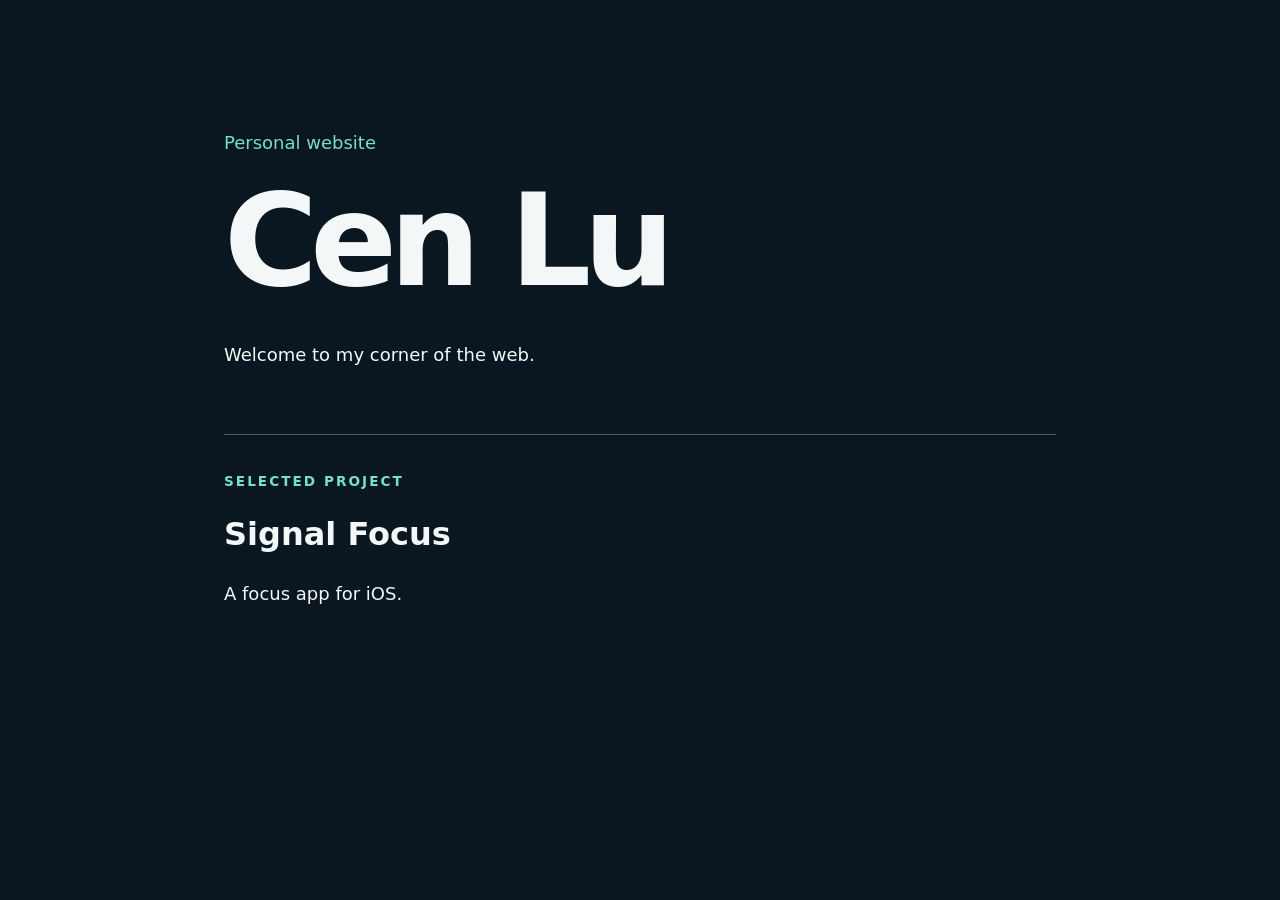
==== index.html @ 5db2d24f "Publish personal landing page without résumé" ====
<!doctype html><html lang="en"><meta charset="utf-8"><meta name="viewport" content="width=device-width,initial-scale=1"><meta name="theme-color" content="#0b1720"><title>Cen Lu · Personal website</title><style>*{box-sizing:border-box}body{margin:0;background:#0b1720;color:#f4f7f8;font:18px/1.65 system-ui,sans-serif}main{max-width:55rem;margin:auto;padding:clamp(3rem,10vw,8rem) 1.5rem}header{color:#75ded1}h1{font-size:clamp(4rem,12vw,8rem);line-height:1.05;letter-spacing:-.06em;margin:1rem 0 2rem}section{border-top:1px solid #45616c;margin-top:4rem;padding-top:1.5rem}h2{font-size:.85rem;letter-spacing:.15em;text-transform:uppercase;color:#75ded1}h3{font-size:2rem;margin:1rem 0 .25rem}p{max-width:35rem}</style><main><header>Personal website</header><h1>Cen Lu</h1><p>Welcome to my corner of the web.</p><section><h2>Selected project</h2><h3>Signal Focus</h3><p>A focus app for iOS.</p></section></main></html>
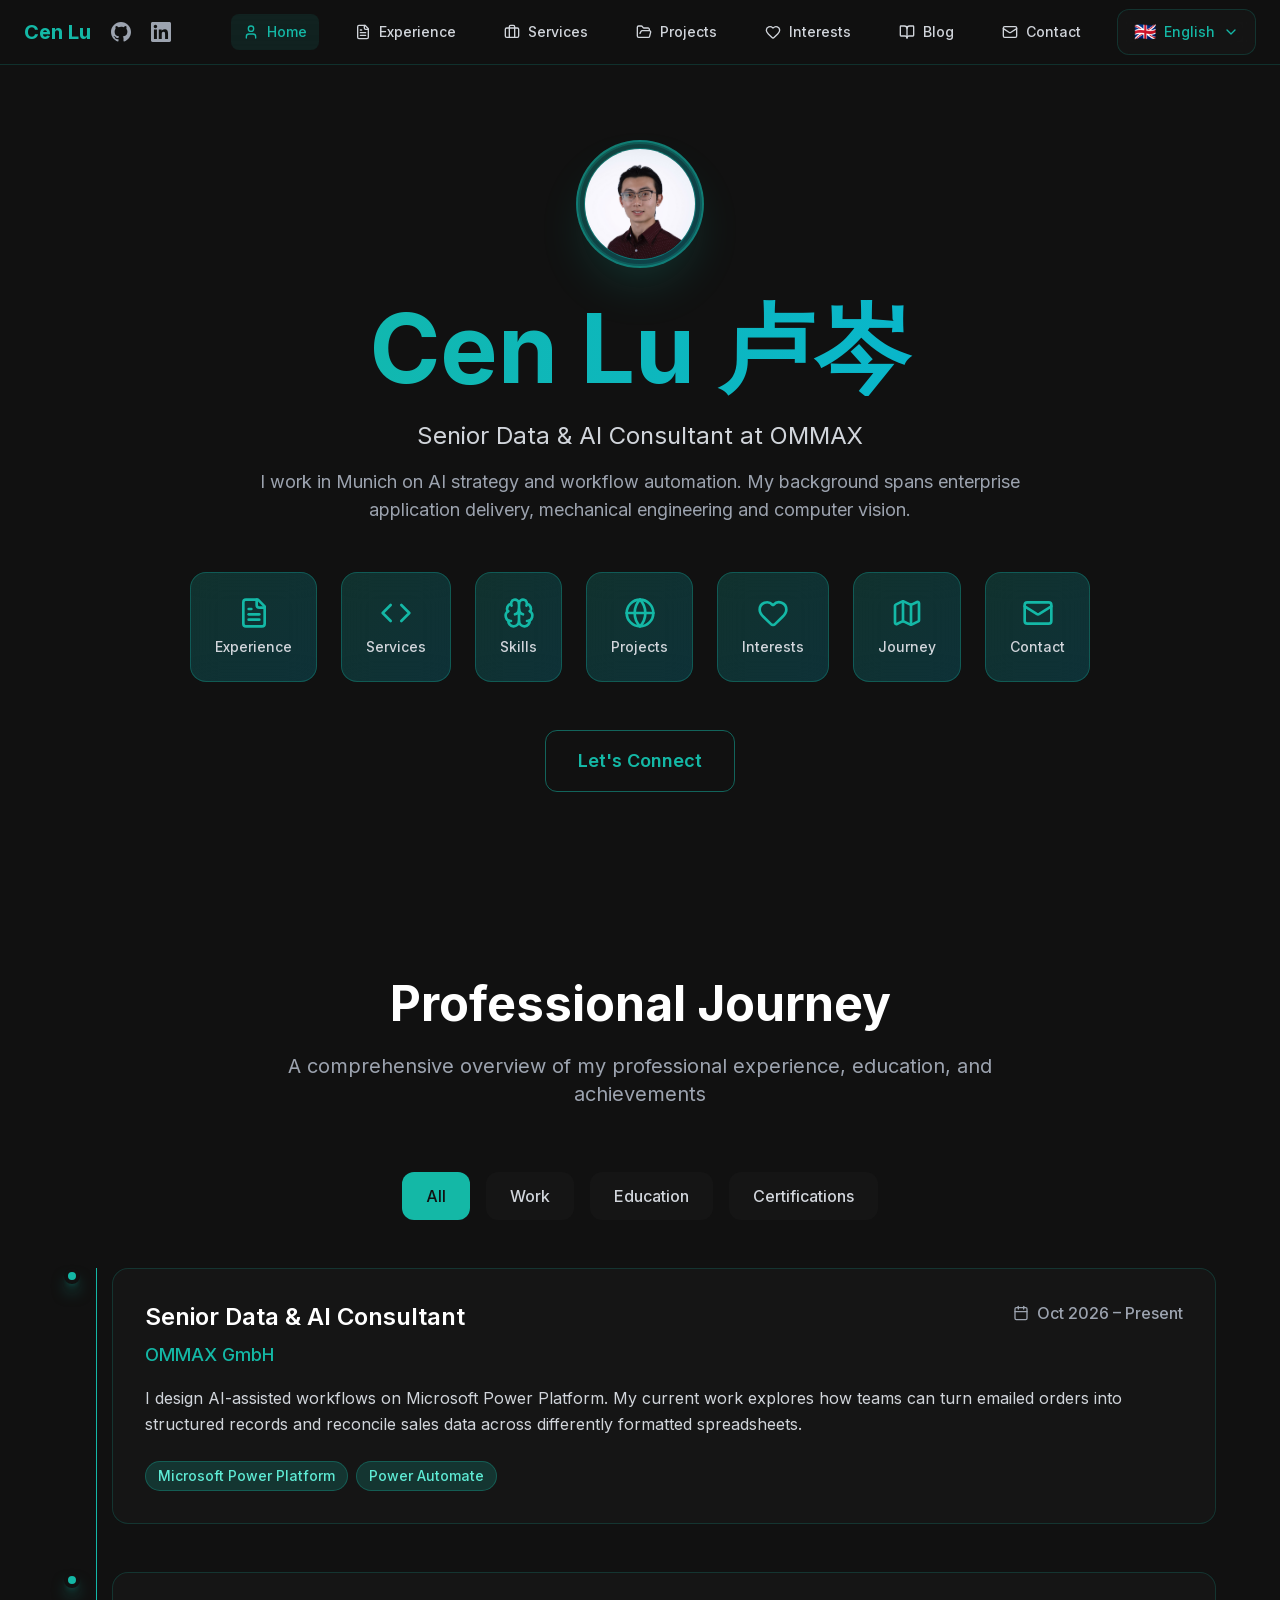
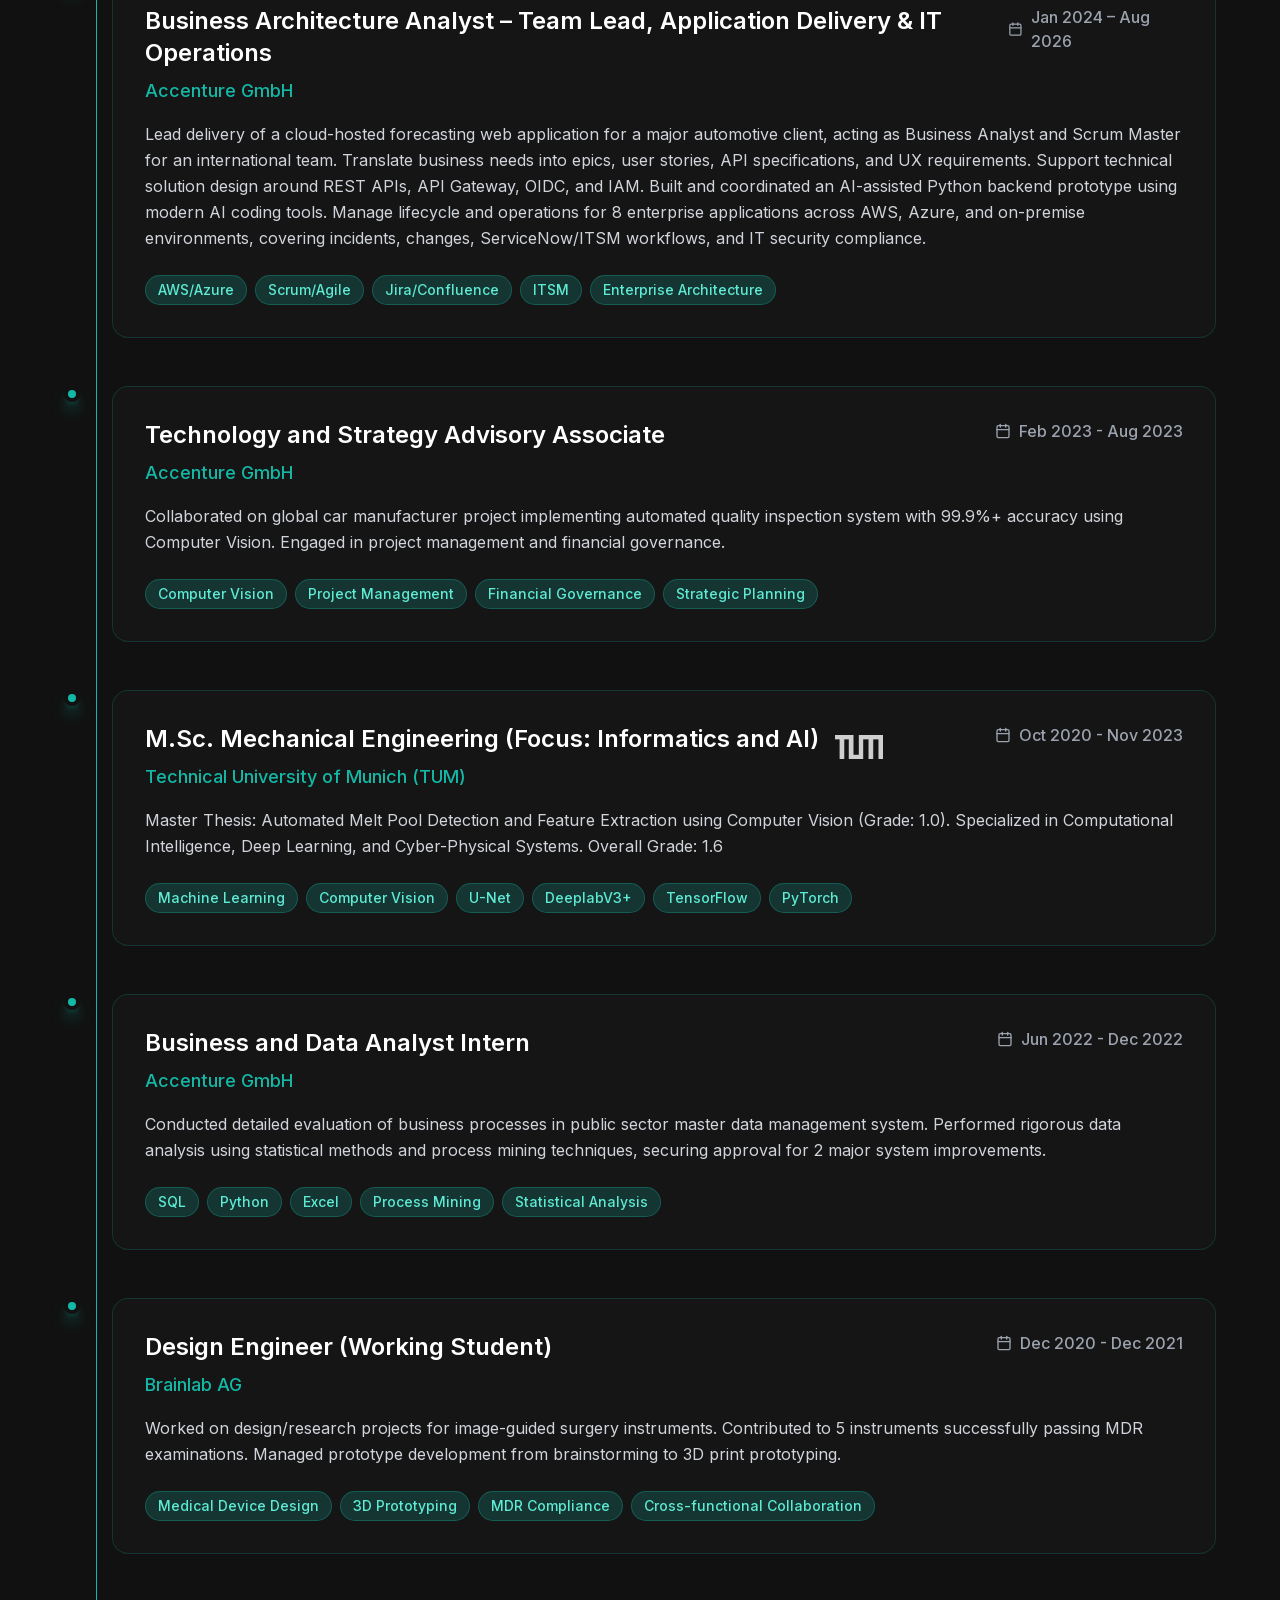
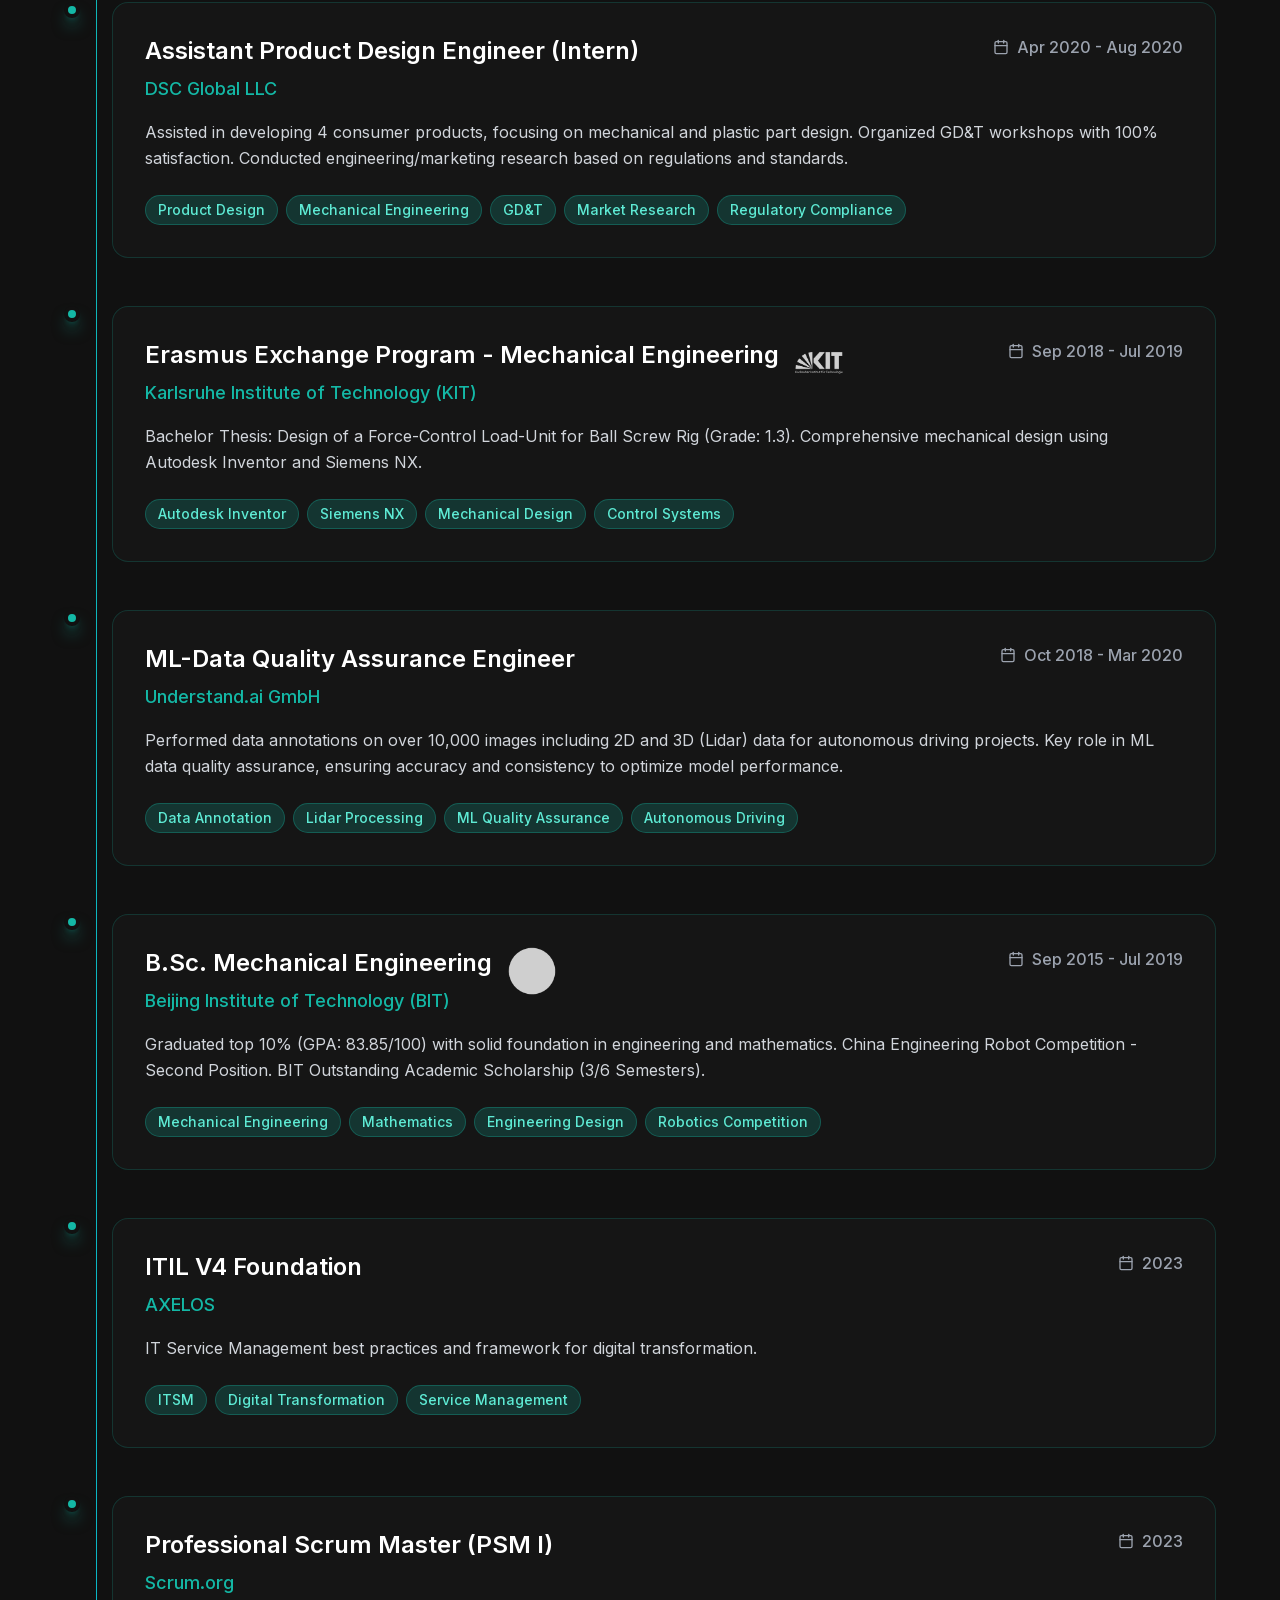
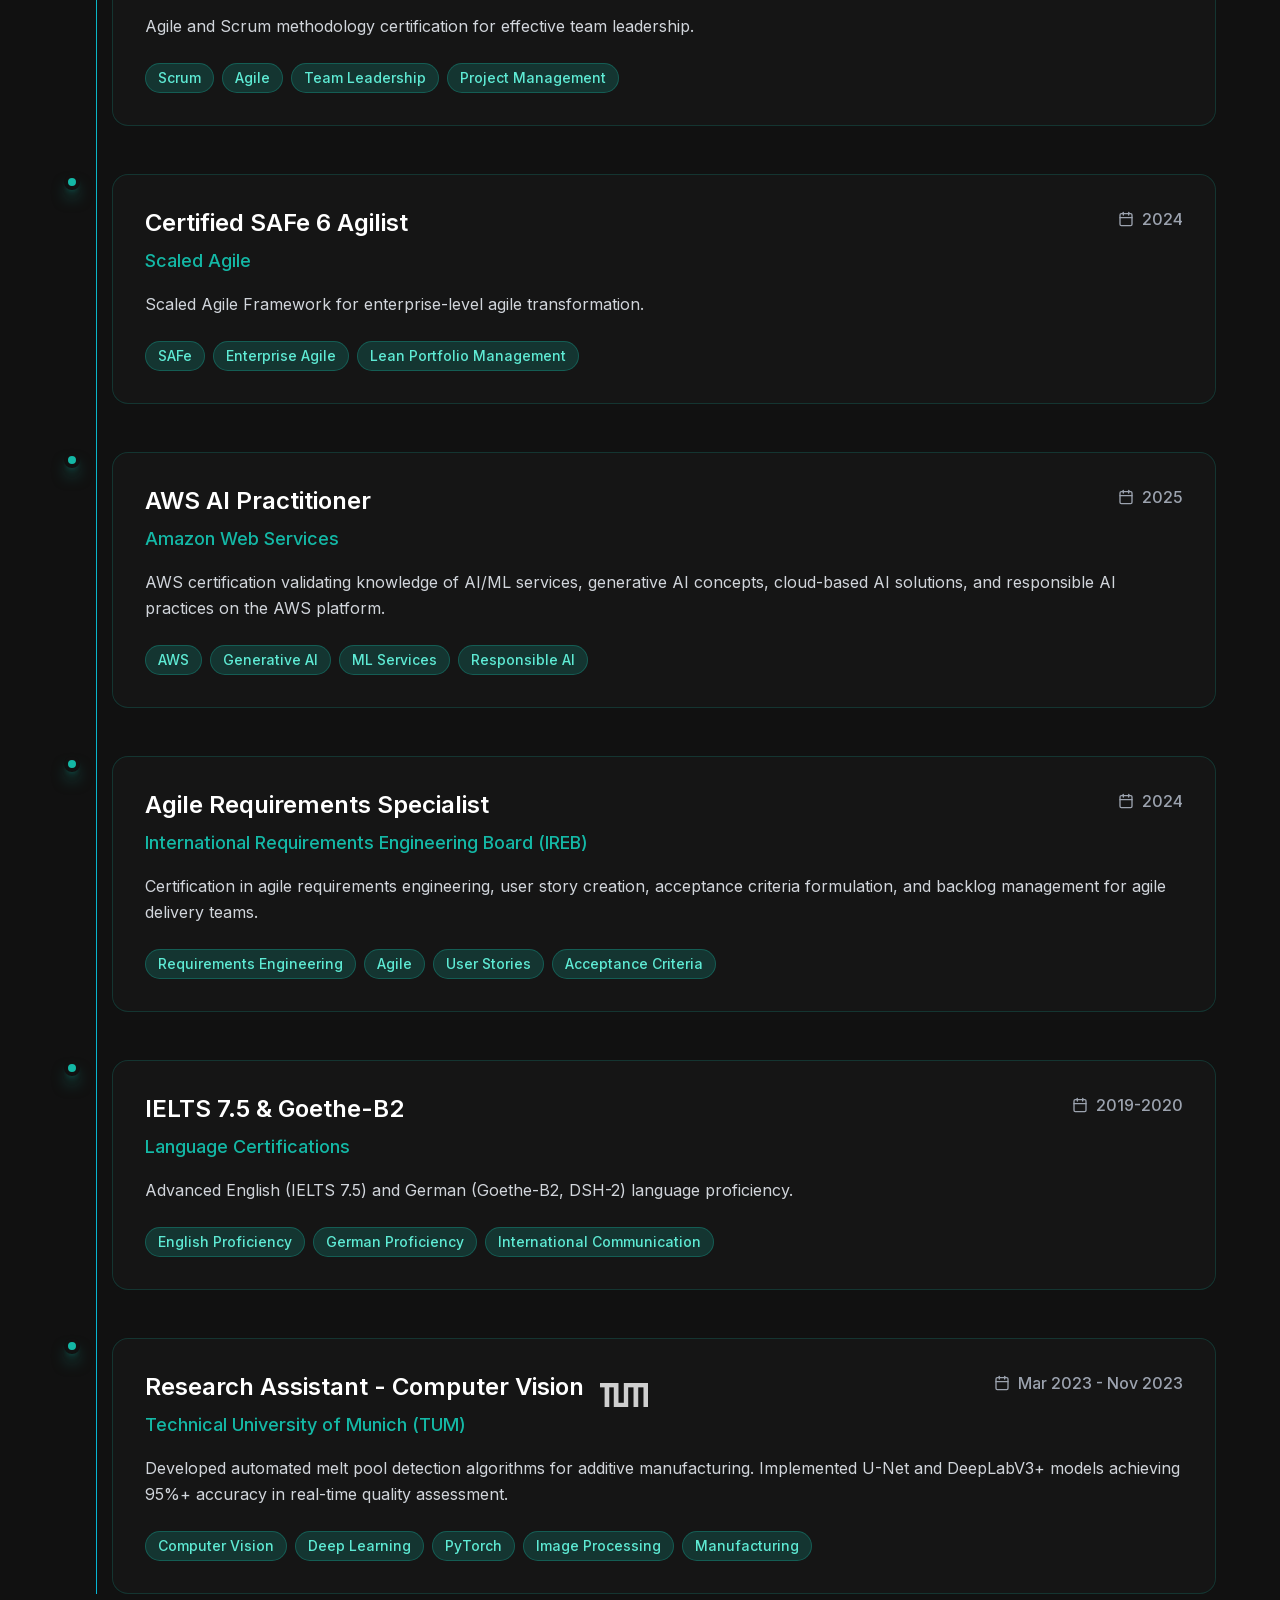
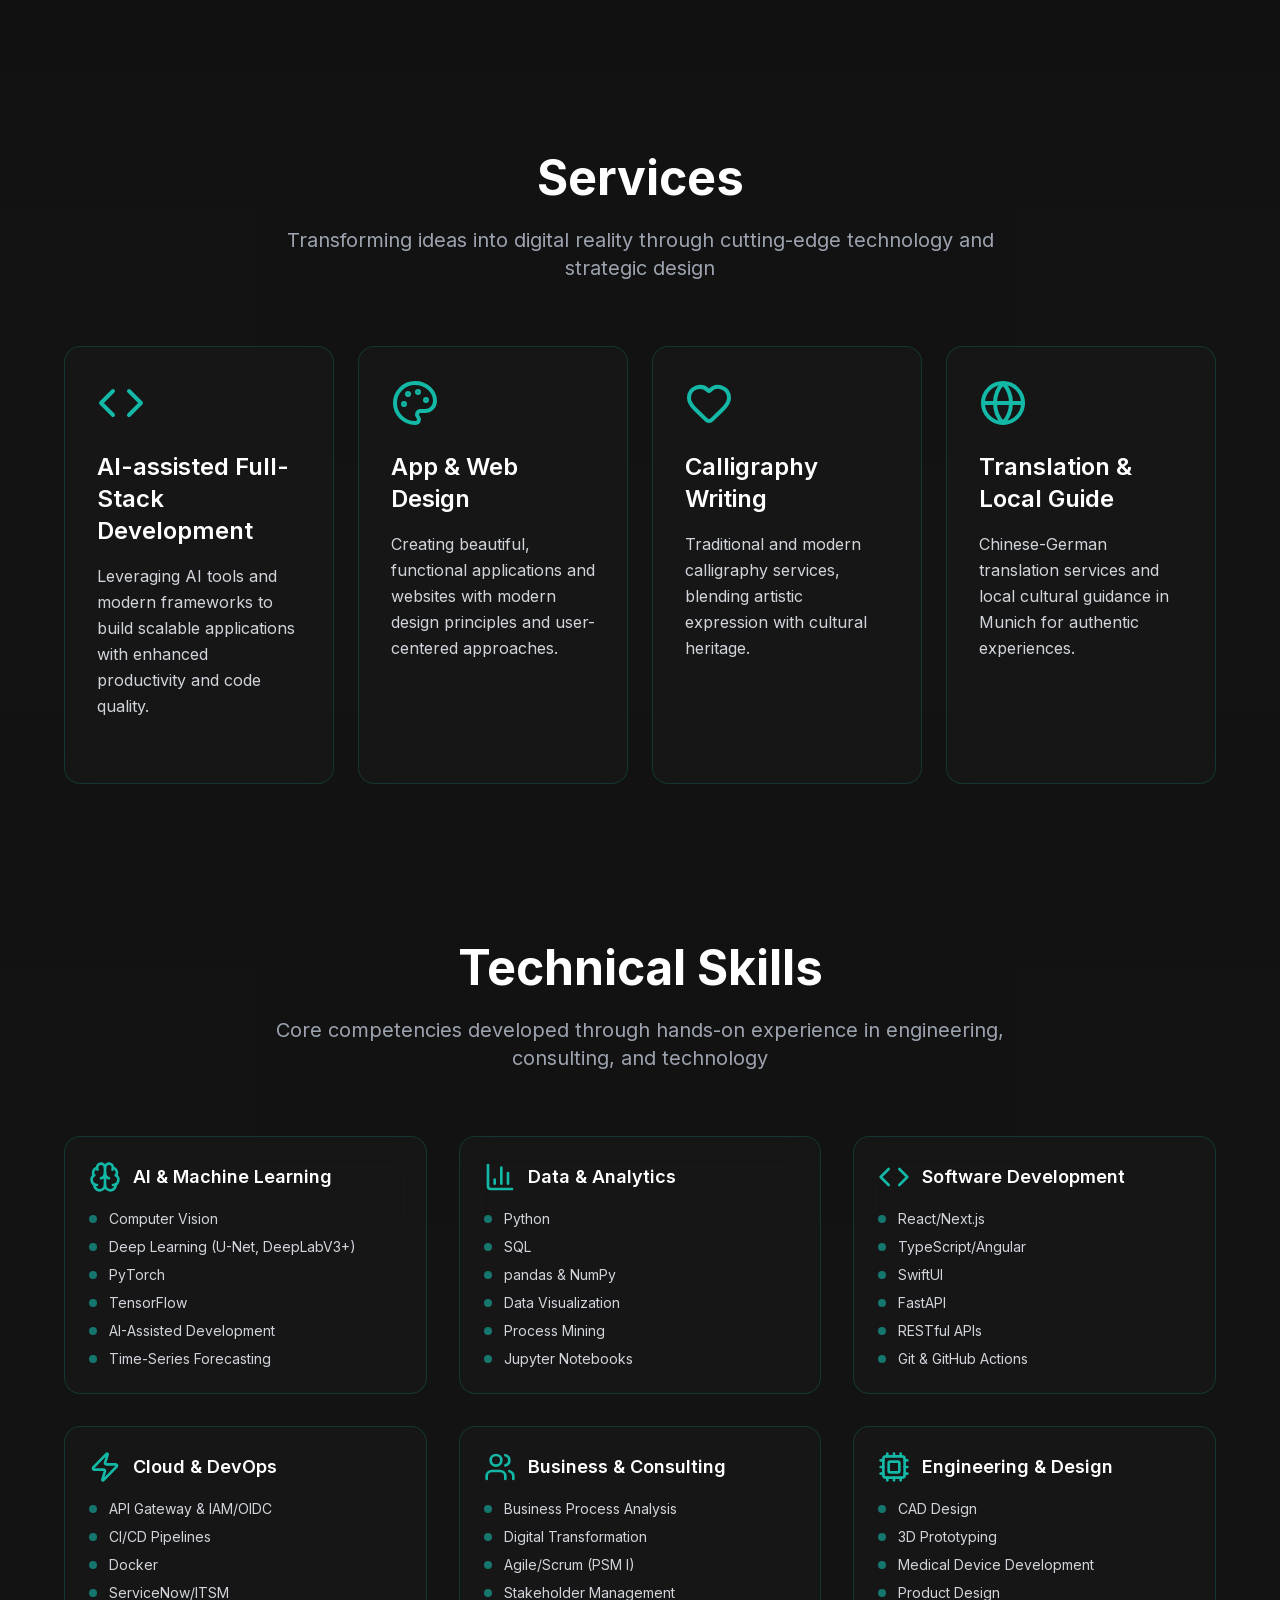
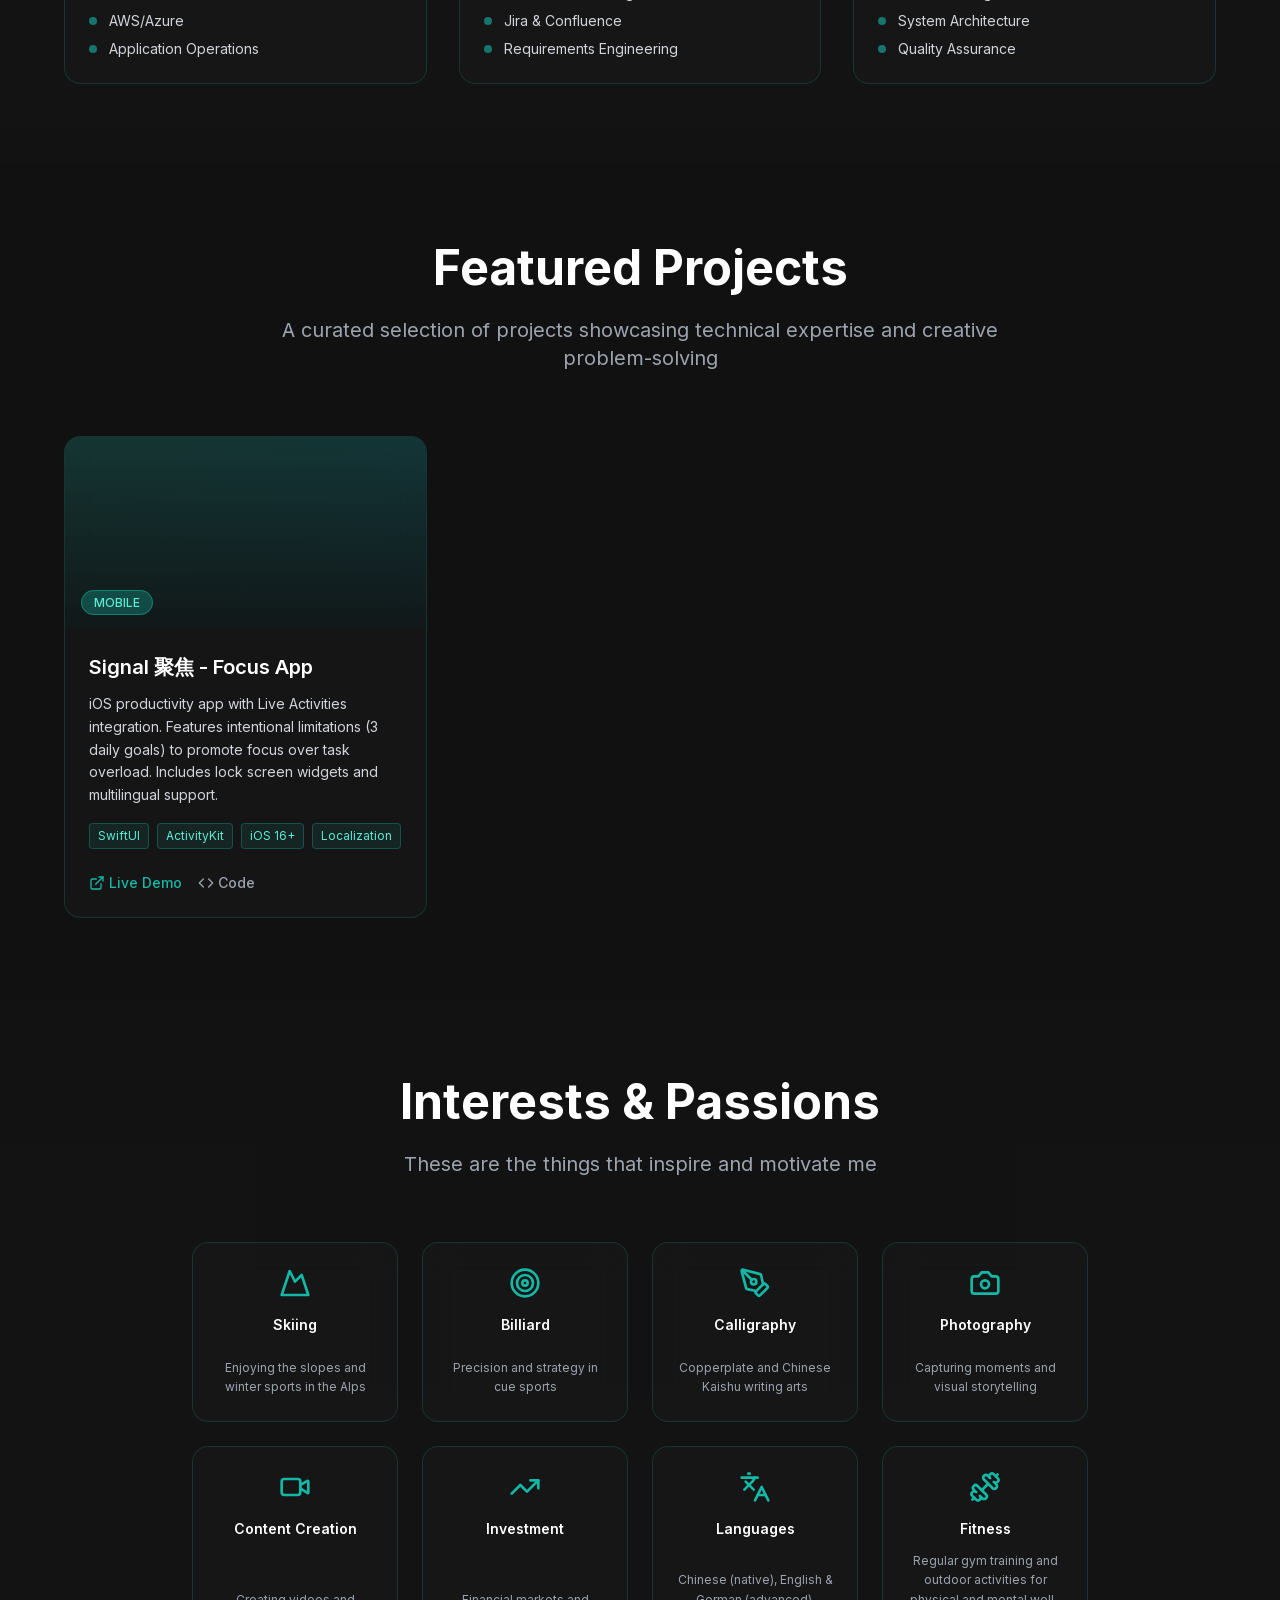
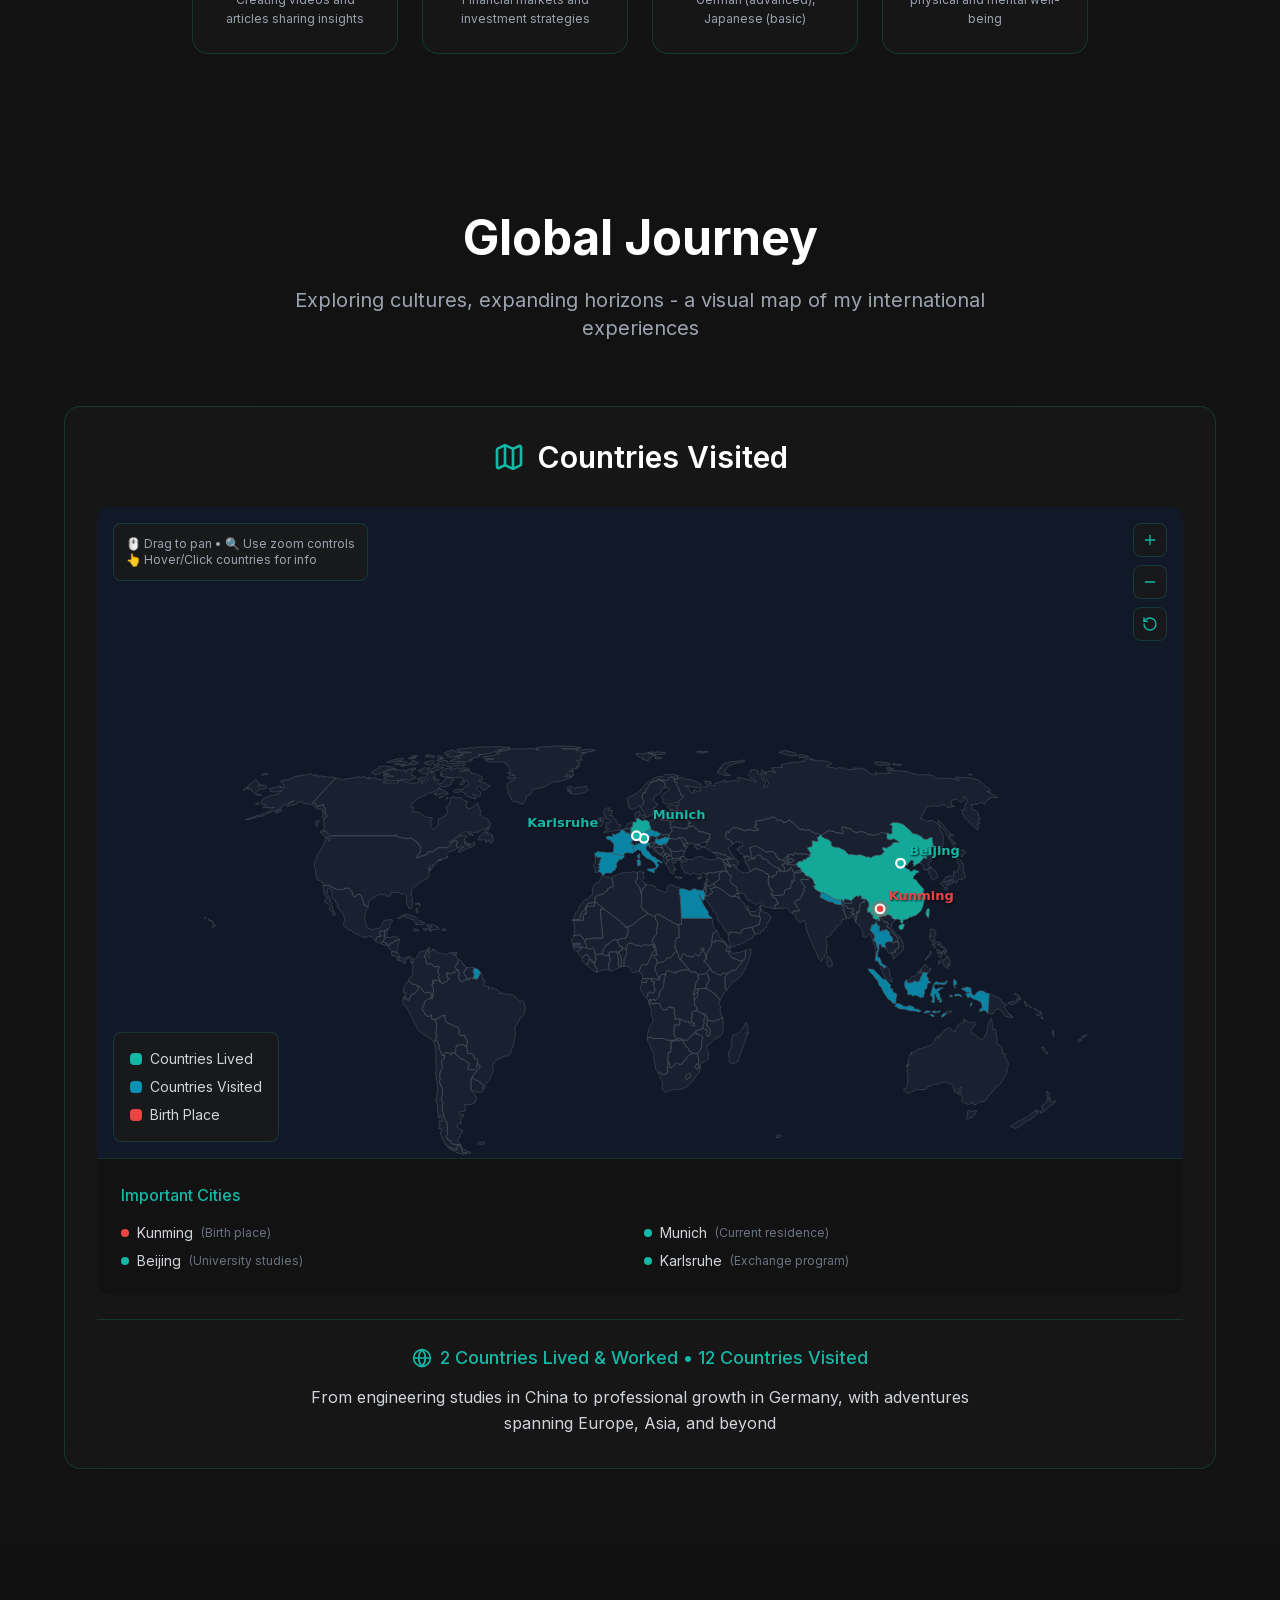
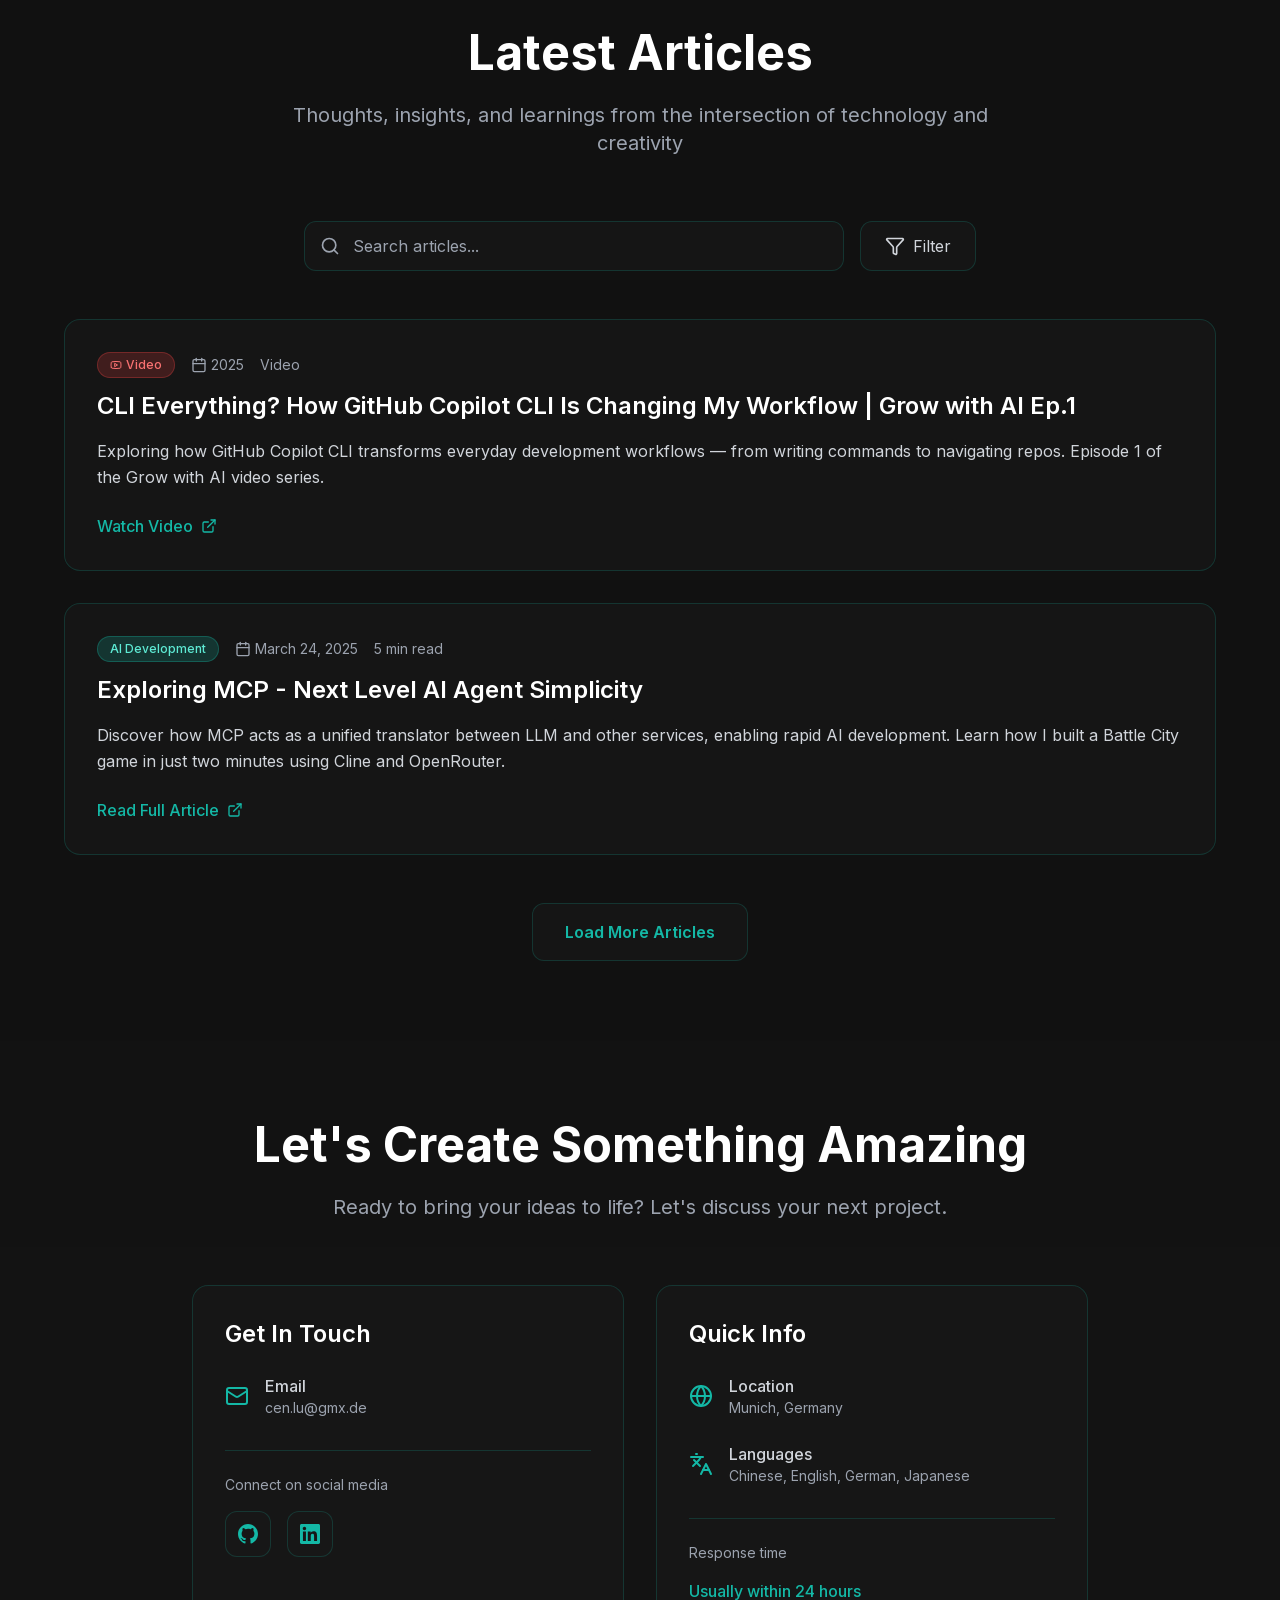
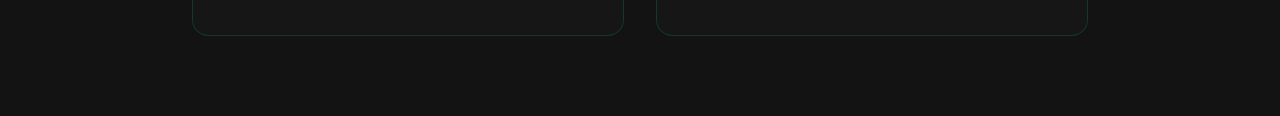
==== commit e4015702: "Restore trilingual portfolio with OMMAX experience, without CV download" ====
--- a/index.html
+++ b/index.html
@@ -1 +1 @@
-<!doctype html><html lang="en"><meta charset="utf-8"><meta name="viewport" content="width=device-width,initial-scale=1"><meta name="theme-color" content="#0b1720"><title>Cen Lu · Personal website</title><style>*{box-sizing:border-box}body{margin:0;background:#0b1720;color:#f4f7f8;font:18px/1.65 system-ui,sans-serif}main{max-width:55rem;margin:auto;padding:clamp(3rem,10vw,8rem) 1.5rem}header{color:#75ded1}h1{font-size:clamp(4rem,12vw,8rem);line-height:1.05;letter-spacing:-.06em;margin:1rem 0 2rem}section{border-top:1px solid #45616c;margin-top:4rem;padding-top:1.5rem}h2{font-size:.85rem;letter-spacing:.15em;text-transform:uppercase;color:#75ded1}h3{font-size:2rem;margin:1rem 0 .25rem}p{max-width:35rem}</style><main><header>Personal website</header><h1>Cen Lu</h1><p>Welcome to my corner of the web.</p><section><h2>Selected project</h2><h3>Signal Focus</h3><p>A focus app for iOS.</p></section></main></html>+<!DOCTYPE html><!--tisie8dafe2RsoP_S0BcZ--><html lang="en"><head><meta charSet="utf-8"/><meta name="viewport" content="width=device-width, initial-scale=1"/><link rel="preload" href="/_next/static/media/e4af272ccee01ff0-s.p.woff2" as="font" crossorigin="" type="font/woff2"/><link rel="preload" as="image" href="/LCU.jpeg"/><link rel="preload" as="image" href="/Logo_of_the_Technical_University_of_Munich.svg.png"/><link rel="preload" as="image" href="/Logo_KIT.svg.png"/><link rel="preload" as="image" href="/Beijing_Institute_of_Technology_logo.png"/><link rel="stylesheet" href="/_next/static/css/d16bc9211aebe1de.css" data-precedence="next"/><link rel="preload" as="script" fetchPriority="low" href="/_next/static/chunks/webpack-dfda1e7575166461.js"/><script src="/_next/static/chunks/4bd1b696-cf72ae8a39fa05aa.js" async=""></script><script src="/_next/static/chunks/964-38db4bd4892fef52.js" async=""></script><script src="/_next/static/chunks/main-app-c50314b8199dfc65.js" async=""></script><script src="/_next/static/chunks/283-d6b203ba84189b21.js" async=""></script><script src="/_next/static/chunks/app/layout-a140fc9b2f6694d0.js" async=""></script><script src="/_next/static/chunks/796-1d14d662c0553c67.js" async=""></script><script src="/_next/static/chunks/app/page-fb71d5373b702d44.js" async=""></script><meta name="next-size-adjust" content=""/><title>Cen Lu 卢岑 - Senior Data &amp; AI Consultant at OMMAX</title><meta name="description" content="Personal website of Cen Lu - Senior Data &amp; AI Consultant at OMMAX in Munich. Explore my work in workflow automation, AI and computer vision."/><script src="/_next/static/chunks/polyfills-42372ed130431b0a.js" noModule=""></script></head><body class="__className_a918ff"><div hidden=""><!--$--><!--/$--></div><main class="min-h-screen bg-dark-200 text-white relative overflow-hidden"><div class="fixed inset-0 pointer-events-none z-0 overflow-hidden"><div class="absolute" style="opacity:0;transform:translateX(8%) translateY(18%)"><svg width="70" height="70" viewBox="0 0 70 70" fill="none"><circle cx="35" cy="35" r="8" fill="rgba(20, 184, 166, 0.6)" stroke="rgba(20, 184, 166, 0.9)" stroke-width="2"></circle><line x1="15" y1="20" x2="27" y2="30" stroke="rgba(20, 184, 166, 0.5)" stroke-width="2"></line><line x1="55" y1="20" x2="43" y2="30" stroke="rgba(20, 184, 166, 0.5)" stroke-width="2"></line><line x1="15" y1="50" x2="27" y2="40" stroke="rgba(20, 184, 166, 0.5)" stroke-width="2"></line><line x1="55" y1="50" x2="43" y2="40" stroke="rgba(20, 184, 166, 0.5)" stroke-width="2"></line><circle cx="15" cy="20" r="4" fill="rgba(6, 182, 212, 0.4)" stroke="rgba(6, 182, 212, 0.7)" stroke-width="1.5"></circle><circle cx="55" cy="20" r="4" fill="rgba(6, 182, 212, 0.4)" stroke="rgba(6, 182, 212, 0.7)" stroke-width="1.5"></circle><circle cx="15" cy="50" r="4" fill="rgba(6, 182, 212, 0.4)" stroke="rgba(6, 182, 212, 0.7)" stroke-width="1.5"></circle><circle cx="55" cy="50" r="4" fill="rgba(6, 182, 212, 0.4)" stroke="rgba(6, 182, 212, 0.7)" stroke-width="1.5"></circle></svg></div><div class="absolute" style="opacity:0;transform:translateX(78%) translateY(12%)"><svg width="80" height="80" viewBox="0 0 80 80" fill="none"><rect x="20" y="20" width="40" height="40" rx="4" fill="none" stroke="rgba(6, 182, 212, 0.6)" stroke-width="2"></rect><path d="M20 40 L30 40 L30 30 L50 30 L50 50 L60 50" stroke="rgba(20, 184, 166, 0.7)" stroke-width="2" fill="none"></path><path d="M40 20 L40 35 L55 35" stroke="rgba(94, 234, 212, 0.6)" stroke-width="2" fill="none"></path><circle cx="30" cy="40" r="3" fill="rgba(20, 184, 166, 0.8)"></circle><circle cx="50" cy="30" r="3" fill="rgba(6, 182, 212, 0.8)"></circle><circle cx="40" cy="35" r="3" fill="rgba(94, 234, 212, 0.8)"></circle></svg></div><div class="absolute" style="opacity:0;transform:translateX(12%) translateY(68%)"><svg width="65" height="65" viewBox="0 0 65 65" fill="none"><path d="M5 32.5 Q15 15 25 32.5 T45 32.5 T65 32.5" stroke="rgba(20, 184, 166, 0.8)" stroke-width="3" fill="none"></path><circle cx="15" cy="25" r="2.5" fill="rgba(6, 182, 212, 0.9)"></circle><circle cx="25" cy="32.5" r="2.5" fill="rgba(6, 182, 212, 0.9)"></circle><circle cx="35" cy="40" r="2.5" fill="rgba(6, 182, 212, 0.9)"></circle><circle cx="45" cy="32.5" r="2.5" fill="rgba(6, 182, 212, 0.9)"></circle><line x1="5" y1="50" x2="60" y2="50" stroke="rgba(94, 234, 212, 0.3)" stroke-width="1"></line><line x1="10" y1="10" x2="10" y2="55" stroke="rgba(94, 234, 212, 0.3)" stroke-width="1"></line></svg></div><div class="absolute" style="opacity:0;transform:translateX(72%) translateY(65%)"><svg width="75" height="75" viewBox="0 0 75 75" fill="none"><g transform="translate(37.5, 37.5)"><circle r="20" fill="rgba(6, 182, 212, 0.2)" stroke="rgba(6, 182, 212, 0.7)" stroke-width="2"></circle><circle r="10" fill="none" stroke="rgba(20, 184, 166, 0.8)" stroke-width="2"></circle><rect x="-2" y="-25" width="4" height="10" fill="rgba(6, 182, 212, 0.7)"></rect><rect x="-2" y="15" width="4" height="10" fill="rgba(6, 182, 212, 0.7)"></rect><rect x="-25" y="-2" width="10" height="4" fill="rgba(6, 182, 212, 0.7)"></rect><rect x="15" y="-2" width="10" height="4" fill="rgba(6, 182, 212, 0.7)"></rect><rect x="-18" y="-18" width="8" height="3" fill="rgba(6, 182, 212, 0.7)" transform="rotate(45)"></rect><rect x="10" y="-18" width="8" height="3" fill="rgba(6, 182, 212, 0.7)" transform="rotate(-45)"></rect><rect x="-18" y="15" width="8" height="3" fill="rgba(6, 182, 212, 0.7)" transform="rotate(-45)"></rect><rect x="10" y="15" width="8" height="3" fill="rgba(6, 182, 212, 0.7)" transform="rotate(45)"></rect></g></svg></div><div class="absolute" style="opacity:0;transform:translateX(85%) translateY(40%)"><svg width="60" height="60" viewBox="0 0 60 60" fill="none"><text x="10" y="15" fill="rgba(20, 184, 166, 0.7)" font-size="8" font-family="monospace">1010</text><text x="10" y="30" fill="rgba(6, 182, 212, 0.6)" font-size="8" font-family="monospace">0110</text><text x="10" y="45" fill="rgba(94, 234, 212, 0.5)" font-size="8" font-family="monospace">1001</text><line x1="5" y1="20" x2="50" y2="25" stroke="rgba(20, 184, 166, 0.4)" stroke-width="1"></line><line x1="5" y1="35" x2="50" y2="40" stroke="rgba(6, 182, 212, 0.4)" stroke-width="1"></line></svg></div></div><nav class="fixed top-0 left-0 right-0 z-50 bg-dark-200/80 backdrop-blur-lg border-b border-accent-teal/20" style="transform:translateY(-100px)"><div class="container mx-auto px-6"><div class="flex items-center justify-between h-16"><div class="flex items-center space-x-4"><div class="text-xl font-bold text-accent-teal cursor-pointer whitespace-nowrap">Cen Lu</div><div class="hidden md:flex items-center space-x-3"><a href="https://github.com/Cen-Lu" target="_blank" rel="noopener noreferrer" class="text-gray-400 hover:text-accent-teal transition-colors p-1 rounded" title="GitHub" tabindex="0"><svg class="w-5 h-5" fill="currentColor" viewBox="0 0 24 24"><path d="M12 0C5.374 0 0 5.373 0 12 0 17.302 3.438 21.8 8.207 23.387c.599.111.793-.261.793-.577v-2.234c-3.338.726-4.033-1.416-4.033-1.416-.546-1.387-1.333-1.756-1.333-1.756-1.089-.745.083-.729.083-.729 1.205.084 1.839 1.237 1.839 1.237 1.07 1.834 2.807 1.304 3.492.997.107-.775.418-1.305.762-1.604-2.665-.305-5.467-1.334-5.467-5.931 0-1.311.469-2.381 1.236-3.221-.124-.303-.535-1.524.117-3.176 0 0 1.008-.322 3.301 1.23A11.509 11.509 0 0112 5.803c1.02.005 2.047.138 3.006.404 2.291-1.552 3.297-1.23 3.297-1.23.653 1.653.242 2.874.118 3.176.77.84 1.235 1.911 1.235 3.221 0 4.609-2.807 5.624-5.479 5.921.43.372.823 1.102.823 2.222v3.293c0 .319.192.694.801.576C20.566 21.797 24 17.3 24 12c0-6.627-5.373-12-12-12z"></path></svg></a><a href="https://www.linkedin.com/in/cen-lu/" target="_blank" rel="noopener noreferrer" class="text-gray-400 hover:text-accent-teal transition-colors p-1 rounded" title="LinkedIn" tabindex="0"><svg class="w-5 h-5" fill="currentColor" viewBox="0 0 24 24"><path d="M20.447 20.452h-3.554v-5.569c0-1.328-.027-3.037-1.852-3.037-1.853 0-2.136 1.445-2.136 2.939v5.667H9.351V9h3.414v1.561h.046c.477-.9 1.637-1.85 3.37-1.85 3.601 0 4.267 2.37 4.267 5.455v6.286zM5.337 7.433c-1.144 0-2.063-.926-2.063-2.065 0-1.138.92-2.063 2.063-2.063 1.14 0 2.064.925 2.064 2.063 0 1.139-.925 2.065-2.064 2.065zm1.782 13.019H3.555V9h3.564v11.452zM22.225 0H1.771C.792 0 0 .774 0 1.729v20.542C0 23.227.792 24 1.771 24h20.451C23.2 24 24 23.227 24 22.271V1.729C24 .774 23.2 0 22.222 0h.003z"></path></svg></a></div></div><div class="hidden md:flex items-center space-x-6"><div class="flex items-center space-x-6"><button class="flex items-center space-x-2 px-3 py-2 rounded-lg transition-colors text-accent-teal bg-accent-teal/10" tabindex="0"><svg xmlns="http://www.w3.org/2000/svg" width="16" height="16" viewBox="0 0 24 24" fill="none" stroke="currentColor" stroke-width="2" stroke-linecap="round" stroke-linejoin="round" class="lucide lucide-user" aria-hidden="true"><path d="M19 21v-2a4 4 0 0 0-4-4H9a4 4 0 0 0-4 4v2"></path><circle cx="12" cy="7" r="4"></circle></svg><span class="text-sm font-medium">Home</span></button><button class="flex items-center space-x-2 px-3 py-2 rounded-lg transition-colors text-gray-300 hover:text-accent-teal hover:bg-accent-teal/5" tabindex="0"><svg xmlns="http://www.w3.org/2000/svg" width="16" height="16" viewBox="0 0 24 24" fill="none" stroke="currentColor" stroke-width="2" stroke-linecap="round" stroke-linejoin="round" class="lucide lucide-file-text" aria-hidden="true"><path d="M15 2H6a2 2 0 0 0-2 2v16a2 2 0 0 0 2 2h12a2 2 0 0 0 2-2V7Z"></path><path d="M14 2v4a2 2 0 0 0 2 2h4"></path><path d="M10 9H8"></path><path d="M16 13H8"></path><path d="M16 17H8"></path></svg><span class="text-sm font-medium">Experience</span></button><button class="flex items-center space-x-2 px-3 py-2 rounded-lg transition-colors text-gray-300 hover:text-accent-teal hover:bg-accent-teal/5" tabindex="0"><svg xmlns="http://www.w3.org/2000/svg" width="16" height="16" viewBox="0 0 24 24" fill="none" stroke="currentColor" stroke-width="2" stroke-linecap="round" stroke-linejoin="round" class="lucide lucide-briefcase" aria-hidden="true"><path d="M16 20V4a2 2 0 0 0-2-2h-4a2 2 0 0 0-2 2v16"></path><rect width="20" height="14" x="2" y="6" rx="2"></rect></svg><span class="text-sm font-medium">Services</span></button><button class="flex items-center space-x-2 px-3 py-2 rounded-lg transition-colors text-gray-300 hover:text-accent-teal hover:bg-accent-teal/5" tabindex="0"><svg xmlns="http://www.w3.org/2000/svg" width="16" height="16" viewBox="0 0 24 24" fill="none" stroke="currentColor" stroke-width="2" stroke-linecap="round" stroke-linejoin="round" class="lucide lucide-folder-open" aria-hidden="true"><path d="m6 14 1.5-2.9A2 2 0 0 1 9.24 10H20a2 2 0 0 1 1.94 2.5l-1.54 6a2 2 0 0 1-1.95 1.5H4a2 2 0 0 1-2-2V5a2 2 0 0 1 2-2h3.9a2 2 0 0 1 1.69.9l.81 1.2a2 2 0 0 0 1.67.9H18a2 2 0 0 1 2 2v2"></path></svg><span class="text-sm font-medium">Projects</span></button><button class="flex items-center space-x-2 px-3 py-2 rounded-lg transition-colors text-gray-300 hover:text-accent-teal hover:bg-accent-teal/5" tabindex="0"><svg xmlns="http://www.w3.org/2000/svg" width="16" height="16" viewBox="0 0 24 24" fill="none" stroke="currentColor" stroke-width="2" stroke-linecap="round" stroke-linejoin="round" class="lucide lucide-heart" aria-hidden="true"><path d="M2 9.5a5.5 5.5 0 0 1 9.591-3.676.56.56 0 0 0 .818 0A5.49 5.49 0 0 1 22 9.5c0 2.29-1.5 4-3 5.5l-5.492 5.313a2 2 0 0 1-3 .019L5 15c-1.5-1.5-3-3.2-3-5.5"></path></svg><span class="text-sm font-medium">Interests</span></button><button class="flex items-center space-x-2 px-3 py-2 rounded-lg transition-colors text-gray-300 hover:text-accent-teal hover:bg-accent-teal/5" tabindex="0"><svg xmlns="http://www.w3.org/2000/svg" width="16" height="16" viewBox="0 0 24 24" fill="none" stroke="currentColor" stroke-width="2" stroke-linecap="round" stroke-linejoin="round" class="lucide lucide-book-open" aria-hidden="true"><path d="M12 7v14"></path><path d="M3 18a1 1 0 0 1-1-1V4a1 1 0 0 1 1-1h5a4 4 0 0 1 4 4 4 4 0 0 1 4-4h5a1 1 0 0 1 1 1v13a1 1 0 0 1-1 1h-6a3 3 0 0 0-3 3 3 3 0 0 0-3-3z"></path></svg><span class="text-sm font-medium">Blog</span></button><button class="flex items-center space-x-2 px-3 py-2 rounded-lg transition-colors text-gray-300 hover:text-accent-teal hover:bg-accent-teal/5" tabindex="0"><svg xmlns="http://www.w3.org/2000/svg" width="16" height="16" viewBox="0 0 24 24" fill="none" stroke="currentColor" stroke-width="2" stroke-linecap="round" stroke-linejoin="round" class="lucide lucide-mail" aria-hidden="true"><path d="m22 7-8.991 5.727a2 2 0 0 1-2.009 0L2 7"></path><rect x="2" y="4" width="20" height="16" rx="2"></rect></svg><span class="text-sm font-medium">Contact</span></button></div><div class="relative"><button class="flex items-center gap-2 bg-dark-100/50 backdrop-blur border border-accent-teal/20  rounded-xl px-4 py-2 text-accent-teal hover:bg-accent-teal/10 hover:border-accent-teal  transition-all duration-200 group" aria-label="Select language"><span class="text-lg">🇬🇧</span><span class="text-sm font-medium hidden sm:block">English</span><svg xmlns="http://www.w3.org/2000/svg" width="24" height="24" viewBox="0 0 24 24" fill="none" stroke="currentColor" stroke-width="2" stroke-linecap="round" stroke-linejoin="round" class="lucide lucide-chevron-down w-4 h-4 transition-transform duration-200" aria-hidden="true"><path d="m6 9 6 6 6-6"></path></svg></button></div></div><div class="md:hidden flex items-center space-x-4"><div class="relative"><button class="flex items-center gap-2 bg-dark-100/50 backdrop-blur border border-accent-teal/20  rounded-xl px-4 py-2 text-accent-teal hover:bg-accent-teal/10 hover:border-accent-teal  transition-all duration-200 group" aria-label="Select language"><span class="text-lg">🇬🇧</span><span class="text-sm font-medium hidden sm:block">English</span><svg xmlns="http://www.w3.org/2000/svg" width="24" height="24" viewBox="0 0 24 24" fill="none" stroke="currentColor" stroke-width="2" stroke-linecap="round" stroke-linejoin="round" class="lucide lucide-chevron-down w-4 h-4 transition-transform duration-200" aria-hidden="true"><path d="m6 9 6 6 6-6"></path></svg></button></div><button class="text-accent-teal p-2" tabindex="0"><svg xmlns="http://www.w3.org/2000/svg" width="24" height="24" viewBox="0 0 24 24" fill="none" stroke="currentColor" stroke-width="2" stroke-linecap="round" stroke-linejoin="round" class="lucide lucide-menu" aria-hidden="true"><path d="M4 12h16"></path><path d="M4 18h16"></path><path d="M4 6h16"></path></svg></button></div></div></div></nav><section id="hero" class="min-h-screen flex items-center justify-center relative z-10 px-6"><div class="text-center max-w-6xl mx-auto"><div class="mb-8" style="opacity:0;transform:scale(0.5)"><div class="relative w-32 h-32 mx-auto mb-8 mt-16 md:mt-8" style="opacity:0;transform:translateY(-50px)"><div class="w-full h-full rounded-full bg-gradient-to-br from-accent-teal/30 to-accent-cyan/30  border-2 border-accent-teal/50 backdrop-blur-lg flex items-center justify-center shadow-2xl shadow-accent-teal/20 group-hover:shadow-accent-teal/40 transition-all duration-300"><div class="w-28 h-28 rounded-full bg-gradient-to-br from-accent-teal/20 to-accent-cyan/20  border border-accent-teal/30 flex items-center justify-center overflow-hidden"><img src="/LCU.jpeg" alt="Lu Cen Profile" class="w-full h-full object-cover"/></div><div class="absolute inset-0 rounded-full border-2 border-accent-teal/20 animate-pulse"></div></div></div><h1 class="text-6xl md:text-8xl font-bold mb-6 bg-gradient-to-r from-accent-teal to-accent-cyan bg-clip-text text-transparent">Cen Lu 卢岑</h1><p class="text-xl md:text-2xl text-gray-300 mb-4 leading-relaxed">Senior Data &amp; AI Consultant at OMMAX</p><p class="text-lg text-gray-400 mb-12 max-w-3xl mx-auto">I work in Munich on AI strategy and workflow automation. My background spans enterprise application delivery, mechanical engineering and computer vision.</p></div><div class="flex flex-wrap justify-center gap-6 mb-12"><button class="group relative bg-gradient-to-br from-accent-teal/20 to-accent-cyan/20  backdrop-blur-lg border border-accent-teal/30 rounded-2xl p-6  hover:border-accent-teal hover:shadow-xl hover:shadow-accent-teal/20 transition-all duration-300 transform hover:scale-105" tabindex="0" style="opacity:0;transform:translateY(60px)"><svg xmlns="http://www.w3.org/2000/svg" width="24" height="24" viewBox="0 0 24 24" fill="none" stroke="currentColor" stroke-width="2" stroke-linecap="round" stroke-linejoin="round" class="lucide lucide-file-text w-8 h-8 text-accent-teal mb-2 mx-auto group-hover:scale-110 transition-transform" aria-hidden="true"><path d="M15 2H6a2 2 0 0 0-2 2v16a2 2 0 0 0 2 2h12a2 2 0 0 0 2-2V7Z"></path><path d="M14 2v4a2 2 0 0 0 2 2h4"></path><path d="M10 9H8"></path><path d="M16 13H8"></path><path d="M16 17H8"></path></svg><p class="text-sm font-medium text-gray-300 group-hover:text-white transition-colors">Experience</p></button><button class="group relative bg-gradient-to-br from-accent-teal/20 to-accent-cyan/20  backdrop-blur-lg border border-accent-teal/30 rounded-2xl p-6  hover:border-accent-teal hover:shadow-xl hover:shadow-accent-teal/20 transition-all duration-300 transform hover:scale-105" tabindex="0" style="opacity:0;transform:translateY(60px)"><svg xmlns="http://www.w3.org/2000/svg" width="24" height="24" viewBox="0 0 24 24" fill="none" stroke="currentColor" stroke-width="2" stroke-linecap="round" stroke-linejoin="round" class="lucide lucide-code w-8 h-8 text-accent-teal mb-2 mx-auto group-hover:scale-110 transition-transform" aria-hidden="true"><path d="m16 18 6-6-6-6"></path><path d="m8 6-6 6 6 6"></path></svg><p class="text-sm font-medium text-gray-300 group-hover:text-white transition-colors">Services</p></button><button class="group relative bg-gradient-to-br from-accent-teal/20 to-accent-cyan/20  backdrop-blur-lg border border-accent-teal/30 rounded-2xl p-6  hover:border-accent-teal hover:shadow-xl hover:shadow-accent-teal/20 transition-all duration-300 transform hover:scale-105" tabindex="0" style="opacity:0;transform:translateY(60px)"><svg xmlns="http://www.w3.org/2000/svg" width="24" height="24" viewBox="0 0 24 24" fill="none" stroke="currentColor" stroke-width="2" stroke-linecap="round" stroke-linejoin="round" class="lucide lucide-brain w-8 h-8 text-accent-teal mb-2 mx-auto group-hover:scale-110 transition-transform" aria-hidden="true"><path d="M12 18V5"></path><path d="M15 13a4.17 4.17 0 0 1-3-4 4.17 4.17 0 0 1-3 4"></path><path d="M17.598 6.5A3 3 0 1 0 12 5a3 3 0 1 0-5.598 1.5"></path><path d="M17.997 5.125a4 4 0 0 1 2.526 5.77"></path><path d="M18 18a4 4 0 0 0 2-7.464"></path><path d="M19.967 17.483A4 4 0 1 1 12 18a4 4 0 1 1-7.967-.517"></path><path d="M6 18a4 4 0 0 1-2-7.464"></path><path d="M6.003 5.125a4 4 0 0 0-2.526 5.77"></path></svg><p class="text-sm font-medium text-gray-300 group-hover:text-white transition-colors">Skills</p></button><button class="group relative bg-gradient-to-br from-accent-teal/20 to-accent-cyan/20  backdrop-blur-lg border border-accent-teal/30 rounded-2xl p-6  hover:border-accent-teal hover:shadow-xl hover:shadow-accent-teal/20 transition-all duration-300 transform hover:scale-105" tabindex="0" style="opacity:0;transform:translateY(60px)"><svg xmlns="http://www.w3.org/2000/svg" width="24" height="24" viewBox="0 0 24 24" fill="none" stroke="currentColor" stroke-width="2" stroke-linecap="round" stroke-linejoin="round" class="lucide lucide-globe w-8 h-8 text-accent-teal mb-2 mx-auto group-hover:scale-110 transition-transform" aria-hidden="true"><circle cx="12" cy="12" r="10"></circle><path d="M12 2a14.5 14.5 0 0 0 0 20 14.5 14.5 0 0 0 0-20"></path><path d="M2 12h20"></path></svg><p class="text-sm font-medium text-gray-300 group-hover:text-white transition-colors">Projects</p></button><button class="group relative bg-gradient-to-br from-accent-teal/20 to-accent-cyan/20  backdrop-blur-lg border border-accent-teal/30 rounded-2xl p-6  hover:border-accent-teal hover:shadow-xl hover:shadow-accent-teal/20 transition-all duration-300 transform hover:scale-105" tabindex="0" style="opacity:0;transform:translateY(60px)"><svg xmlns="http://www.w3.org/2000/svg" width="24" height="24" viewBox="0 0 24 24" fill="none" stroke="currentColor" stroke-width="2" stroke-linecap="round" stroke-linejoin="round" class="lucide lucide-heart w-8 h-8 text-accent-teal mb-2 mx-auto group-hover:scale-110 transition-transform" aria-hidden="true"><path d="M2 9.5a5.5 5.5 0 0 1 9.591-3.676.56.56 0 0 0 .818 0A5.49 5.49 0 0 1 22 9.5c0 2.29-1.5 4-3 5.5l-5.492 5.313a2 2 0 0 1-3 .019L5 15c-1.5-1.5-3-3.2-3-5.5"></path></svg><p class="text-sm font-medium text-gray-300 group-hover:text-white transition-colors">Interests</p></button><button class="group relative bg-gradient-to-br from-accent-teal/20 to-accent-cyan/20  backdrop-blur-lg border border-accent-teal/30 rounded-2xl p-6  hover:border-accent-teal hover:shadow-xl hover:shadow-accent-teal/20 transition-all duration-300 transform hover:scale-105" tabindex="0" style="opacity:0;transform:translateY(60px)"><svg xmlns="http://www.w3.org/2000/svg" width="24" height="24" viewBox="0 0 24 24" fill="none" stroke="currentColor" stroke-width="2" stroke-linecap="round" stroke-linejoin="round" class="lucide lucide-map w-8 h-8 text-accent-teal mb-2 mx-auto group-hover:scale-110 transition-transform" aria-hidden="true"><path d="M14.106 5.553a2 2 0 0 0 1.788 0l3.659-1.83A1 1 0 0 1 21 4.619v12.764a1 1 0 0 1-.553.894l-4.553 2.277a2 2 0 0 1-1.788 0l-4.212-2.106a2 2 0 0 0-1.788 0l-3.659 1.83A1 1 0 0 1 3 19.381V6.618a1 1 0 0 1 .553-.894l4.553-2.277a2 2 0 0 1 1.788 0z"></path><path d="M15 5.764v15"></path><path d="M9 3.236v15"></path></svg><p class="text-sm font-medium text-gray-300 group-hover:text-white transition-colors">Journey</p></button><button class="group relative bg-gradient-to-br from-accent-teal/20 to-accent-cyan/20  backdrop-blur-lg border border-accent-teal/30 rounded-2xl p-6  hover:border-accent-teal hover:shadow-xl hover:shadow-accent-teal/20 transition-all duration-300 transform hover:scale-105" tabindex="0" style="opacity:0;transform:translateY(60px)"><svg xmlns="http://www.w3.org/2000/svg" width="24" height="24" viewBox="0 0 24 24" fill="none" stroke="currentColor" stroke-width="2" stroke-linecap="round" stroke-linejoin="round" class="lucide lucide-mail w-8 h-8 text-accent-teal mb-2 mx-auto group-hover:scale-110 transition-transform" aria-hidden="true"><path d="m22 7-8.991 5.727a2 2 0 0 1-2.009 0L2 7"></path><rect x="2" y="4" width="20" height="16" rx="2"></rect></svg><p class="text-sm font-medium text-gray-300 group-hover:text-white transition-colors">Contact</p></button></div><div class="flex flex-col sm:flex-row gap-6 justify-center items-center" style="opacity:0;transform:translateY(30px)"><button class="border border-accent-teal/50 text-accent-teal hover:bg-accent-teal/10 px-8 py-4 rounded-xl font-semibold text-lg hover:border-accent-teal hover:shadow-lg hover:shadow-accent-teal/20 transform hover:scale-105 transition-all duration-300" tabindex="0">Let&#x27;s Connect</button></div></div></section><section id="cv" class="py-20 px-6 relative z-10"><div class="max-w-6xl mx-auto"><div class="text-center mb-16" style="opacity:0;transform:translateY(60px)"><h2 class="text-5xl font-bold text-white mb-6">Professional Journey</h2><p class="text-xl text-gray-400 max-w-3xl mx-auto">A comprehensive overview of my professional experience, education, and achievements</p></div><div class="flex flex-wrap justify-center gap-4 mb-12" style="opacity:0;transform:translateY(60px)"><button class="px-6 py-3 rounded-xl font-medium capitalize transition-all duration-300 bg-accent-teal text-dark-200">All</button><button class="px-6 py-3 rounded-xl font-medium capitalize transition-all duration-300 bg-dark-100/50 text-gray-300 hover:bg-accent-teal/20 hover:text-accent-teal">Work</button><button class="px-6 py-3 rounded-xl font-medium capitalize transition-all duration-300 bg-dark-100/50 text-gray-300 hover:bg-accent-teal/20 hover:text-accent-teal">Education</button><button class="px-6 py-3 rounded-xl font-medium capitalize transition-all duration-300 bg-dark-100/50 text-gray-300 hover:bg-accent-teal/20 hover:text-accent-teal">Certifications</button></div><div class="relative"><div class="absolute left-8 top-0 bottom-0 w-px bg-gradient-to-b from-accent-teal to-accent-cyan"></div><div class="space-y-12"><div class="relative flex items-start space-x-8" style="opacity:0;transform:translateX(-50px)"><div class="flex-shrink-0 w-4 h-4 bg-accent-teal rounded-full border-4 border-dark-200 shadow-lg shadow-accent-teal/50"></div><div class="bg-dark-100/50 backdrop-blur-lg border border-accent-teal/20 rounded-2xl p-8 flex-1 hover:border-accent-teal/50 transition-all duration-300"><div class="flex flex-col md:flex-row md:justify-between md:items-start mb-4"><div class="flex items-start space-x-4"><div><h3 class="text-2xl font-semibold text-white mb-2">Senior Data &amp; AI Consultant</h3><p class="text-lg text-accent-teal font-medium">OMMAX GmbH</p></div></div><span class="text-gray-400 font-medium mt-2 md:mt-0 flex items-center"><svg xmlns="http://www.w3.org/2000/svg" width="24" height="24" viewBox="0 0 24 24" fill="none" stroke="currentColor" stroke-width="2" stroke-linecap="round" stroke-linejoin="round" class="lucide lucide-calendar w-4 h-4 mr-2" aria-hidden="true"><path d="M8 2v4"></path><path d="M16 2v4"></path><rect width="18" height="18" x="3" y="4" rx="2"></rect><path d="M3 10h18"></path></svg>Oct 2026 – Present</span></div><p class="text-gray-300 leading-relaxed mb-6">I design AI-assisted workflows on Microsoft Power Platform. My current work explores how teams can turn emailed orders into structured records and reconcile sales data across differently formatted spreadsheets.</p><div class="flex flex-wrap gap-2"><span class="bg-accent-teal/20 text-accent-teal-light px-3 py-1 rounded-full text-sm font-medium border border-accent-teal/30">Microsoft Power Platform</span><span class="bg-accent-teal/20 text-accent-teal-light px-3 py-1 rounded-full text-sm font-medium border border-accent-teal/30">Power Automate</span></div></div></div><div class="relative flex items-start space-x-8" style="opacity:0;transform:translateX(-50px)"><div class="flex-shrink-0 w-4 h-4 bg-accent-teal rounded-full border-4 border-dark-200 shadow-lg shadow-accent-teal/50"></div><div class="bg-dark-100/50 backdrop-blur-lg border border-accent-teal/20 rounded-2xl p-8 flex-1 hover:border-accent-teal/50 transition-all duration-300"><div class="flex flex-col md:flex-row md:justify-between md:items-start mb-4"><div class="flex items-start space-x-4"><div><h3 class="text-2xl font-semibold text-white mb-2">Business Architecture Analyst – Team Lead, Application Delivery &amp; IT Operations</h3><p class="text-lg text-accent-teal font-medium">Accenture GmbH</p></div></div><span class="text-gray-400 font-medium mt-2 md:mt-0 flex items-center"><svg xmlns="http://www.w3.org/2000/svg" width="24" height="24" viewBox="0 0 24 24" fill="none" stroke="currentColor" stroke-width="2" stroke-linecap="round" stroke-linejoin="round" class="lucide lucide-calendar w-4 h-4 mr-2" aria-hidden="true"><path d="M8 2v4"></path><path d="M16 2v4"></path><rect width="18" height="18" x="3" y="4" rx="2"></rect><path d="M3 10h18"></path></svg>Jan 2024 – Aug 2026</span></div><p class="text-gray-300 leading-relaxed mb-6">Lead delivery of a cloud-hosted forecasting web application for a major automotive client, acting as Business Analyst and Scrum Master for an international team. Translate business needs into epics, user stories, API specifications, and UX requirements. Support technical solution design around REST APIs, API Gateway, OIDC, and IAM. Built and coordinated an AI-assisted Python backend prototype using modern AI coding tools. Manage lifecycle and operations for 8 enterprise applications across AWS, Azure, and on-premise environments, covering incidents, changes, ServiceNow/ITSM workflows, and IT security compliance.</p><div class="flex flex-wrap gap-2"><span class="bg-accent-teal/20 text-accent-teal-light px-3 py-1 rounded-full text-sm font-medium border border-accent-teal/30">AWS/Azure</span><span class="bg-accent-teal/20 text-accent-teal-light px-3 py-1 rounded-full text-sm font-medium border border-accent-teal/30">Scrum/Agile</span><span class="bg-accent-teal/20 text-accent-teal-light px-3 py-1 rounded-full text-sm font-medium border border-accent-teal/30">Jira/Confluence</span><span class="bg-accent-teal/20 text-accent-teal-light px-3 py-1 rounded-full text-sm font-medium border border-accent-teal/30">ITSM</span><span class="bg-accent-teal/20 text-accent-teal-light px-3 py-1 rounded-full text-sm font-medium border border-accent-teal/30">Enterprise Architecture</span></div></div></div><div class="relative flex items-start space-x-8" style="opacity:0;transform:translateX(-50px)"><div class="flex-shrink-0 w-4 h-4 bg-accent-teal rounded-full border-4 border-dark-200 shadow-lg shadow-accent-teal/50"></div><div class="bg-dark-100/50 backdrop-blur-lg border border-accent-teal/20 rounded-2xl p-8 flex-1 hover:border-accent-teal/50 transition-all duration-300"><div class="flex flex-col md:flex-row md:justify-between md:items-start mb-4"><div class="flex items-start space-x-4"><div><h3 class="text-2xl font-semibold text-white mb-2">Technology and Strategy Advisory Associate</h3><p class="text-lg text-accent-teal font-medium">Accenture GmbH</p></div></div><span class="text-gray-400 font-medium mt-2 md:mt-0 flex items-center"><svg xmlns="http://www.w3.org/2000/svg" width="24" height="24" viewBox="0 0 24 24" fill="none" stroke="currentColor" stroke-width="2" stroke-linecap="round" stroke-linejoin="round" class="lucide lucide-calendar w-4 h-4 mr-2" aria-hidden="true"><path d="M8 2v4"></path><path d="M16 2v4"></path><rect width="18" height="18" x="3" y="4" rx="2"></rect><path d="M3 10h18"></path></svg>Feb 2023 - Aug 2023</span></div><p class="text-gray-300 leading-relaxed mb-6">Collaborated on global car manufacturer project implementing automated quality inspection system with 99.9%+ accuracy using Computer Vision. Engaged in project management and financial governance.</p><div class="flex flex-wrap gap-2"><span class="bg-accent-teal/20 text-accent-teal-light px-3 py-1 rounded-full text-sm font-medium border border-accent-teal/30">Computer Vision</span><span class="bg-accent-teal/20 text-accent-teal-light px-3 py-1 rounded-full text-sm font-medium border border-accent-teal/30">Project Management</span><span class="bg-accent-teal/20 text-accent-teal-light px-3 py-1 rounded-full text-sm font-medium border border-accent-teal/30">Financial Governance</span><span class="bg-accent-teal/20 text-accent-teal-light px-3 py-1 rounded-full text-sm font-medium border border-accent-teal/30">Strategic Planning</span></div></div></div><div class="relative flex items-start space-x-8" style="opacity:0;transform:translateX(-50px)"><div class="flex-shrink-0 w-4 h-4 bg-accent-teal rounded-full border-4 border-dark-200 shadow-lg shadow-accent-teal/50"></div><div class="bg-dark-100/50 backdrop-blur-lg border border-accent-teal/20 rounded-2xl p-8 flex-1 hover:border-accent-teal/50 transition-all duration-300"><div class="flex flex-col md:flex-row md:justify-between md:items-start mb-4"><div class="flex items-start space-x-4"><div><h3 class="text-2xl font-semibold text-white mb-2">M.Sc. Mechanical Engineering (Focus: Informatics and AI)</h3><p class="text-lg text-accent-teal font-medium">Technical University of Munich (TUM)</p></div><div class="flex-shrink-0"><img src="/Logo_of_the_Technical_University_of_Munich.svg.png" alt="Technical University of Munich (TUM) logo" class="w-12 h-12 object-contain filter brightness-0 invert opacity-80"/></div></div><span class="text-gray-400 font-medium mt-2 md:mt-0 flex items-center"><svg xmlns="http://www.w3.org/2000/svg" width="24" height="24" viewBox="0 0 24 24" fill="none" stroke="currentColor" stroke-width="2" stroke-linecap="round" stroke-linejoin="round" class="lucide lucide-calendar w-4 h-4 mr-2" aria-hidden="true"><path d="M8 2v4"></path><path d="M16 2v4"></path><rect width="18" height="18" x="3" y="4" rx="2"></rect><path d="M3 10h18"></path></svg>Oct 2020 - Nov 2023</span></div><p class="text-gray-300 leading-relaxed mb-6">Master Thesis: Automated Melt Pool Detection and Feature Extraction using Computer Vision (Grade: 1.0). Specialized in Computational Intelligence, Deep Learning, and Cyber-Physical Systems. Overall Grade: 1.6</p><div class="flex flex-wrap gap-2"><span class="bg-accent-teal/20 text-accent-teal-light px-3 py-1 rounded-full text-sm font-medium border border-accent-teal/30">Machine Learning</span><span class="bg-accent-teal/20 text-accent-teal-light px-3 py-1 rounded-full text-sm font-medium border border-accent-teal/30">Computer Vision</span><span class="bg-accent-teal/20 text-accent-teal-light px-3 py-1 rounded-full text-sm font-medium border border-accent-teal/30">U-Net</span><span class="bg-accent-teal/20 text-accent-teal-light px-3 py-1 rounded-full text-sm font-medium border border-accent-teal/30">DeeplabV3+</span><span class="bg-accent-teal/20 text-accent-teal-light px-3 py-1 rounded-full text-sm font-medium border border-accent-teal/30">TensorFlow</span><span class="bg-accent-teal/20 text-accent-teal-light px-3 py-1 rounded-full text-sm font-medium border border-accent-teal/30">PyTorch</span></div></div></div><div class="relative flex items-start space-x-8" style="opacity:0;transform:translateX(-50px)"><div class="flex-shrink-0 w-4 h-4 bg-accent-teal rounded-full border-4 border-dark-200 shadow-lg shadow-accent-teal/50"></div><div class="bg-dark-100/50 backdrop-blur-lg border border-accent-teal/20 rounded-2xl p-8 flex-1 hover:border-accent-teal/50 transition-all duration-300"><div class="flex flex-col md:flex-row md:justify-between md:items-start mb-4"><div class="flex items-start space-x-4"><div><h3 class="text-2xl font-semibold text-white mb-2">Business and Data Analyst Intern</h3><p class="text-lg text-accent-teal font-medium">Accenture GmbH</p></div></div><span class="text-gray-400 font-medium mt-2 md:mt-0 flex items-center"><svg xmlns="http://www.w3.org/2000/svg" width="24" height="24" viewBox="0 0 24 24" fill="none" stroke="currentColor" stroke-width="2" stroke-linecap="round" stroke-linejoin="round" class="lucide lucide-calendar w-4 h-4 mr-2" aria-hidden="true"><path d="M8 2v4"></path><path d="M16 2v4"></path><rect width="18" height="18" x="3" y="4" rx="2"></rect><path d="M3 10h18"></path></svg>Jun 2022 - Dec 2022</span></div><p class="text-gray-300 leading-relaxed mb-6">Conducted detailed evaluation of business processes in public sector master data management system. Performed rigorous data analysis using statistical methods and process mining techniques, securing approval for 2 major system improvements.</p><div class="flex flex-wrap gap-2"><span class="bg-accent-teal/20 text-accent-teal-light px-3 py-1 rounded-full text-sm font-medium border border-accent-teal/30">SQL</span><span class="bg-accent-teal/20 text-accent-teal-light px-3 py-1 rounded-full text-sm font-medium border border-accent-teal/30">Python</span><span class="bg-accent-teal/20 text-accent-teal-light px-3 py-1 rounded-full text-sm font-medium border border-accent-teal/30">Excel</span><span class="bg-accent-teal/20 text-accent-teal-light px-3 py-1 rounded-full text-sm font-medium border border-accent-teal/30">Process Mining</span><span class="bg-accent-teal/20 text-accent-teal-light px-3 py-1 rounded-full text-sm font-medium border border-accent-teal/30">Statistical Analysis</span></div></div></div><div class="relative flex items-start space-x-8" style="opacity:0;transform:translateX(-50px)"><div class="flex-shrink-0 w-4 h-4 bg-accent-teal rounded-full border-4 border-dark-200 shadow-lg shadow-accent-teal/50"></div><div class="bg-dark-100/50 backdrop-blur-lg border border-accent-teal/20 rounded-2xl p-8 flex-1 hover:border-accent-teal/50 transition-all duration-300"><div class="flex flex-col md:flex-row md:justify-between md:items-start mb-4"><div class="flex items-start space-x-4"><div><h3 class="text-2xl font-semibold text-white mb-2">Design Engineer (Working Student)</h3><p class="text-lg text-accent-teal font-medium">Brainlab AG</p></div></div><span class="text-gray-400 font-medium mt-2 md:mt-0 flex items-center"><svg xmlns="http://www.w3.org/2000/svg" width="24" height="24" viewBox="0 0 24 24" fill="none" stroke="currentColor" stroke-width="2" stroke-linecap="round" stroke-linejoin="round" class="lucide lucide-calendar w-4 h-4 mr-2" aria-hidden="true"><path d="M8 2v4"></path><path d="M16 2v4"></path><rect width="18" height="18" x="3" y="4" rx="2"></rect><path d="M3 10h18"></path></svg>Dec 2020 - Dec 2021</span></div><p class="text-gray-300 leading-relaxed mb-6">Worked on design/research projects for image-guided surgery instruments. Contributed to 5 instruments successfully passing MDR examinations. Managed prototype development from brainstorming to 3D print prototyping.</p><div class="flex flex-wrap gap-2"><span class="bg-accent-teal/20 text-accent-teal-light px-3 py-1 rounded-full text-sm font-medium border border-accent-teal/30">Medical Device Design</span><span class="bg-accent-teal/20 text-accent-teal-light px-3 py-1 rounded-full text-sm font-medium border border-accent-teal/30">3D Prototyping</span><span class="bg-accent-teal/20 text-accent-teal-light px-3 py-1 rounded-full text-sm font-medium border border-accent-teal/30">MDR Compliance</span><span class="bg-accent-teal/20 text-accent-teal-light px-3 py-1 rounded-full text-sm font-medium border border-accent-teal/30">Cross-functional Collaboration</span></div></div></div><div class="relative flex items-start space-x-8" style="opacity:0;transform:translateX(-50px)"><div class="flex-shrink-0 w-4 h-4 bg-accent-teal rounded-full border-4 border-dark-200 shadow-lg shadow-accent-teal/50"></div><div class="bg-dark-100/50 backdrop-blur-lg border border-accent-teal/20 rounded-2xl p-8 flex-1 hover:border-accent-teal/50 transition-all duration-300"><div class="flex flex-col md:flex-row md:justify-between md:items-start mb-4"><div class="flex items-start space-x-4"><div><h3 class="text-2xl font-semibold text-white mb-2">Assistant Product Design Engineer (Intern)</h3><p class="text-lg text-accent-teal font-medium">DSC Global LLC</p></div></div><span class="text-gray-400 font-medium mt-2 md:mt-0 flex items-center"><svg xmlns="http://www.w3.org/2000/svg" width="24" height="24" viewBox="0 0 24 24" fill="none" stroke="currentColor" stroke-width="2" stroke-linecap="round" stroke-linejoin="round" class="lucide lucide-calendar w-4 h-4 mr-2" aria-hidden="true"><path d="M8 2v4"></path><path d="M16 2v4"></path><rect width="18" height="18" x="3" y="4" rx="2"></rect><path d="M3 10h18"></path></svg>Apr 2020 - Aug 2020</span></div><p class="text-gray-300 leading-relaxed mb-6">Assisted in developing 4 consumer products, focusing on mechanical and plastic part design. Organized GD&amp;T workshops with 100% satisfaction. Conducted engineering/marketing research based on regulations and standards.</p><div class="flex flex-wrap gap-2"><span class="bg-accent-teal/20 text-accent-teal-light px-3 py-1 rounded-full text-sm font-medium border border-accent-teal/30">Product Design</span><span class="bg-accent-teal/20 text-accent-teal-light px-3 py-1 rounded-full text-sm font-medium border border-accent-teal/30">Mechanical Engineering</span><span class="bg-accent-teal/20 text-accent-teal-light px-3 py-1 rounded-full text-sm font-medium border border-accent-teal/30">GD&amp;T</span><span class="bg-accent-teal/20 text-accent-teal-light px-3 py-1 rounded-full text-sm font-medium border border-accent-teal/30">Market Research</span><span class="bg-accent-teal/20 text-accent-teal-light px-3 py-1 rounded-full text-sm font-medium border border-accent-teal/30">Regulatory Compliance</span></div></div></div><div class="relative flex items-start space-x-8" style="opacity:0;transform:translateX(-50px)"><div class="flex-shrink-0 w-4 h-4 bg-accent-teal rounded-full border-4 border-dark-200 shadow-lg shadow-accent-teal/50"></div><div class="bg-dark-100/50 backdrop-blur-lg border border-accent-teal/20 rounded-2xl p-8 flex-1 hover:border-accent-teal/50 transition-all duration-300"><div class="flex flex-col md:flex-row md:justify-between md:items-start mb-4"><div class="flex items-start space-x-4"><div><h3 class="text-2xl font-semibold text-white mb-2">Erasmus Exchange Program - Mechanical Engineering</h3><p class="text-lg text-accent-teal font-medium">Karlsruhe Institute of Technology (KIT)</p></div><div class="flex-shrink-0"><img src="/Logo_KIT.svg.png" alt="Karlsruhe Institute of Technology (KIT) logo" class="w-12 h-12 object-contain filter brightness-0 invert opacity-80"/></div></div><span class="text-gray-400 font-medium mt-2 md:mt-0 flex items-center"><svg xmlns="http://www.w3.org/2000/svg" width="24" height="24" viewBox="0 0 24 24" fill="none" stroke="currentColor" stroke-width="2" stroke-linecap="round" stroke-linejoin="round" class="lucide lucide-calendar w-4 h-4 mr-2" aria-hidden="true"><path d="M8 2v4"></path><path d="M16 2v4"></path><rect width="18" height="18" x="3" y="4" rx="2"></rect><path d="M3 10h18"></path></svg>Sep 2018 - Jul 2019</span></div><p class="text-gray-300 leading-relaxed mb-6">Bachelor Thesis: Design of a Force-Control Load-Unit for Ball Screw Rig (Grade: 1.3). Comprehensive mechanical design using Autodesk Inventor and Siemens NX.</p><div class="flex flex-wrap gap-2"><span class="bg-accent-teal/20 text-accent-teal-light px-3 py-1 rounded-full text-sm font-medium border border-accent-teal/30">Autodesk Inventor</span><span class="bg-accent-teal/20 text-accent-teal-light px-3 py-1 rounded-full text-sm font-medium border border-accent-teal/30">Siemens NX</span><span class="bg-accent-teal/20 text-accent-teal-light px-3 py-1 rounded-full text-sm font-medium border border-accent-teal/30">Mechanical Design</span><span class="bg-accent-teal/20 text-accent-teal-light px-3 py-1 rounded-full text-sm font-medium border border-accent-teal/30">Control Systems</span></div></div></div><div class="relative flex items-start space-x-8" style="opacity:0;transform:translateX(-50px)"><div class="flex-shrink-0 w-4 h-4 bg-accent-teal rounded-full border-4 border-dark-200 shadow-lg shadow-accent-teal/50"></div><div class="bg-dark-100/50 backdrop-blur-lg border border-accent-teal/20 rounded-2xl p-8 flex-1 hover:border-accent-teal/50 transition-all duration-300"><div class="flex flex-col md:flex-row md:justify-between md:items-start mb-4"><div class="flex items-start space-x-4"><div><h3 class="text-2xl font-semibold text-white mb-2">ML-Data Quality Assurance Engineer</h3><p class="text-lg text-accent-teal font-medium">Understand.ai GmbH</p></div></div><span class="text-gray-400 font-medium mt-2 md:mt-0 flex items-center"><svg xmlns="http://www.w3.org/2000/svg" width="24" height="24" viewBox="0 0 24 24" fill="none" stroke="currentColor" stroke-width="2" stroke-linecap="round" stroke-linejoin="round" class="lucide lucide-calendar w-4 h-4 mr-2" aria-hidden="true"><path d="M8 2v4"></path><path d="M16 2v4"></path><rect width="18" height="18" x="3" y="4" rx="2"></rect><path d="M3 10h18"></path></svg>Oct 2018 - Mar 2020</span></div><p class="text-gray-300 leading-relaxed mb-6">Performed data annotations on over 10,000 images including 2D and 3D (Lidar) data for autonomous driving projects. Key role in ML data quality assurance, ensuring accuracy and consistency to optimize model performance.</p><div class="flex flex-wrap gap-2"><span class="bg-accent-teal/20 text-accent-teal-light px-3 py-1 rounded-full text-sm font-medium border border-accent-teal/30">Data Annotation</span><span class="bg-accent-teal/20 text-accent-teal-light px-3 py-1 rounded-full text-sm font-medium border border-accent-teal/30">Lidar Processing</span><span class="bg-accent-teal/20 text-accent-teal-light px-3 py-1 rounded-full text-sm font-medium border border-accent-teal/30">ML Quality Assurance</span><span class="bg-accent-teal/20 text-accent-teal-light px-3 py-1 rounded-full text-sm font-medium border border-accent-teal/30">Autonomous Driving</span></div></div></div><div class="relative flex items-start space-x-8" style="opacity:0;transform:translateX(-50px)"><div class="flex-shrink-0 w-4 h-4 bg-accent-teal rounded-full border-4 border-dark-200 shadow-lg shadow-accent-teal/50"></div><div class="bg-dark-100/50 backdrop-blur-lg border border-accent-teal/20 rounded-2xl p-8 flex-1 hover:border-accent-teal/50 transition-all duration-300"><div class="flex flex-col md:flex-row md:justify-between md:items-start mb-4"><div class="flex items-start space-x-4"><div><h3 class="text-2xl font-semibold text-white mb-2">B.Sc. Mechanical Engineering</h3><p class="text-lg text-accent-teal font-medium">Beijing Institute of Technology (BIT)</p></div><div class="flex-shrink-0"><img src="/Beijing_Institute_of_Technology_logo.png" alt="Beijing Institute of Technology (BIT) logo" class="w-12 h-12 object-contain filter brightness-0 invert opacity-80"/></div></div><span class="text-gray-400 font-medium mt-2 md:mt-0 flex items-center"><svg xmlns="http://www.w3.org/2000/svg" width="24" height="24" viewBox="0 0 24 24" fill="none" stroke="currentColor" stroke-width="2" stroke-linecap="round" stroke-linejoin="round" class="lucide lucide-calendar w-4 h-4 mr-2" aria-hidden="true"><path d="M8 2v4"></path><path d="M16 2v4"></path><rect width="18" height="18" x="3" y="4" rx="2"></rect><path d="M3 10h18"></path></svg>Sep 2015 - Jul 2019</span></div><p class="text-gray-300 leading-relaxed mb-6">Graduated top 10% (GPA: 83.85/100) with solid foundation in engineering and mathematics. China Engineering Robot Competition - Second Position. BIT Outstanding Academic Scholarship (3/6 Semesters).</p><div class="flex flex-wrap gap-2"><span class="bg-accent-teal/20 text-accent-teal-light px-3 py-1 rounded-full text-sm font-medium border border-accent-teal/30">Mechanical Engineering</span><span class="bg-accent-teal/20 text-accent-teal-light px-3 py-1 rounded-full text-sm font-medium border border-accent-teal/30">Mathematics</span><span class="bg-accent-teal/20 text-accent-teal-light px-3 py-1 rounded-full text-sm font-medium border border-accent-teal/30">Engineering Design</span><span class="bg-accent-teal/20 text-accent-teal-light px-3 py-1 rounded-full text-sm font-medium border border-accent-teal/30">Robotics Competition</span></div></div></div><div class="relative flex items-start space-x-8" style="opacity:0;transform:translateX(-50px)"><div class="flex-shrink-0 w-4 h-4 bg-accent-teal rounded-full border-4 border-dark-200 shadow-lg shadow-accent-teal/50"></div><div class="bg-dark-100/50 backdrop-blur-lg border border-accent-teal/20 rounded-2xl p-8 flex-1 hover:border-accent-teal/50 transition-all duration-300"><div class="flex flex-col md:flex-row md:justify-between md:items-start mb-4"><div class="flex items-start space-x-4"><div><h3 class="text-2xl font-semibold text-white mb-2">ITIL V4 Foundation</h3><p class="text-lg text-accent-teal font-medium">AXELOS</p></div></div><span class="text-gray-400 font-medium mt-2 md:mt-0 flex items-center"><svg xmlns="http://www.w3.org/2000/svg" width="24" height="24" viewBox="0 0 24 24" fill="none" stroke="currentColor" stroke-width="2" stroke-linecap="round" stroke-linejoin="round" class="lucide lucide-calendar w-4 h-4 mr-2" aria-hidden="true"><path d="M8 2v4"></path><path d="M16 2v4"></path><rect width="18" height="18" x="3" y="4" rx="2"></rect><path d="M3 10h18"></path></svg>2023</span></div><p class="text-gray-300 leading-relaxed mb-6">IT Service Management best practices and framework for digital transformation.</p><div class="flex flex-wrap gap-2"><span class="bg-accent-teal/20 text-accent-teal-light px-3 py-1 rounded-full text-sm font-medium border border-accent-teal/30">ITSM</span><span class="bg-accent-teal/20 text-accent-teal-light px-3 py-1 rounded-full text-sm font-medium border border-accent-teal/30">Digital Transformation</span><span class="bg-accent-teal/20 text-accent-teal-light px-3 py-1 rounded-full text-sm font-medium border border-accent-teal/30">Service Management</span></div></div></div><div class="relative flex items-start space-x-8" style="opacity:0;transform:translateX(-50px)"><div class="flex-shrink-0 w-4 h-4 bg-accent-teal rounded-full border-4 border-dark-200 shadow-lg shadow-accent-teal/50"></div><div class="bg-dark-100/50 backdrop-blur-lg border border-accent-teal/20 rounded-2xl p-8 flex-1 hover:border-accent-teal/50 transition-all duration-300"><div class="flex flex-col md:flex-row md:justify-between md:items-start mb-4"><div class="flex items-start space-x-4"><div><h3 class="text-2xl font-semibold text-white mb-2">Professional Scrum Master (PSM I)</h3><p class="text-lg text-accent-teal font-medium">Scrum.org</p></div></div><span class="text-gray-400 font-medium mt-2 md:mt-0 flex items-center"><svg xmlns="http://www.w3.org/2000/svg" width="24" height="24" viewBox="0 0 24 24" fill="none" stroke="currentColor" stroke-width="2" stroke-linecap="round" stroke-linejoin="round" class="lucide lucide-calendar w-4 h-4 mr-2" aria-hidden="true"><path d="M8 2v4"></path><path d="M16 2v4"></path><rect width="18" height="18" x="3" y="4" rx="2"></rect><path d="M3 10h18"></path></svg>2023</span></div><p class="text-gray-300 leading-relaxed mb-6">Agile and Scrum methodology certification for effective team leadership.</p><div class="flex flex-wrap gap-2"><span class="bg-accent-teal/20 text-accent-teal-light px-3 py-1 rounded-full text-sm font-medium border border-accent-teal/30">Scrum</span><span class="bg-accent-teal/20 text-accent-teal-light px-3 py-1 rounded-full text-sm font-medium border border-accent-teal/30">Agile</span><span class="bg-accent-teal/20 text-accent-teal-light px-3 py-1 rounded-full text-sm font-medium border border-accent-teal/30">Team Leadership</span><span class="bg-accent-teal/20 text-accent-teal-light px-3 py-1 rounded-full text-sm font-medium border border-accent-teal/30">Project Management</span></div></div></div><div class="relative flex items-start space-x-8" style="opacity:0;transform:translateX(-50px)"><div class="flex-shrink-0 w-4 h-4 bg-accent-teal rounded-full border-4 border-dark-200 shadow-lg shadow-accent-teal/50"></div><div class="bg-dark-100/50 backdrop-blur-lg border border-accent-teal/20 rounded-2xl p-8 flex-1 hover:border-accent-teal/50 transition-all duration-300"><div class="flex flex-col md:flex-row md:justify-between md:items-start mb-4"><div class="flex items-start space-x-4"><div><h3 class="text-2xl font-semibold text-white mb-2">Certified SAFe 6 Agilist</h3><p class="text-lg text-accent-teal font-medium">Scaled Agile</p></div></div><span class="text-gray-400 font-medium mt-2 md:mt-0 flex items-center"><svg xmlns="http://www.w3.org/2000/svg" width="24" height="24" viewBox="0 0 24 24" fill="none" stroke="currentColor" stroke-width="2" stroke-linecap="round" stroke-linejoin="round" class="lucide lucide-calendar w-4 h-4 mr-2" aria-hidden="true"><path d="M8 2v4"></path><path d="M16 2v4"></path><rect width="18" height="18" x="3" y="4" rx="2"></rect><path d="M3 10h18"></path></svg>2024</span></div><p class="text-gray-300 leading-relaxed mb-6">Scaled Agile Framework for enterprise-level agile transformation.</p><div class="flex flex-wrap gap-2"><span class="bg-accent-teal/20 text-accent-teal-light px-3 py-1 rounded-full text-sm font-medium border border-accent-teal/30">SAFe</span><span class="bg-accent-teal/20 text-accent-teal-light px-3 py-1 rounded-full text-sm font-medium border border-accent-teal/30">Enterprise Agile</span><span class="bg-accent-teal/20 text-accent-teal-light px-3 py-1 rounded-full text-sm font-medium border border-accent-teal/30">Lean Portfolio Management</span></div></div></div><div class="relative flex items-start space-x-8" style="opacity:0;transform:translateX(-50px)"><div class="flex-shrink-0 w-4 h-4 bg-accent-teal rounded-full border-4 border-dark-200 shadow-lg shadow-accent-teal/50"></div><div class="bg-dark-100/50 backdrop-blur-lg border border-accent-teal/20 rounded-2xl p-8 flex-1 hover:border-accent-teal/50 transition-all duration-300"><div class="flex flex-col md:flex-row md:justify-between md:items-start mb-4"><div class="flex items-start space-x-4"><div><h3 class="text-2xl font-semibold text-white mb-2">AWS AI Practitioner</h3><p class="text-lg text-accent-teal font-medium">Amazon Web Services</p></div></div><span class="text-gray-400 font-medium mt-2 md:mt-0 flex items-center"><svg xmlns="http://www.w3.org/2000/svg" width="24" height="24" viewBox="0 0 24 24" fill="none" stroke="currentColor" stroke-width="2" stroke-linecap="round" stroke-linejoin="round" class="lucide lucide-calendar w-4 h-4 mr-2" aria-hidden="true"><path d="M8 2v4"></path><path d="M16 2v4"></path><rect width="18" height="18" x="3" y="4" rx="2"></rect><path d="M3 10h18"></path></svg>2025</span></div><p class="text-gray-300 leading-relaxed mb-6">AWS certification validating knowledge of AI/ML services, generative AI concepts, cloud-based AI solutions, and responsible AI practices on the AWS platform.</p><div class="flex flex-wrap gap-2"><span class="bg-accent-teal/20 text-accent-teal-light px-3 py-1 rounded-full text-sm font-medium border border-accent-teal/30">AWS</span><span class="bg-accent-teal/20 text-accent-teal-light px-3 py-1 rounded-full text-sm font-medium border border-accent-teal/30">Generative AI</span><span class="bg-accent-teal/20 text-accent-teal-light px-3 py-1 rounded-full text-sm font-medium border border-accent-teal/30">ML Services</span><span class="bg-accent-teal/20 text-accent-teal-light px-3 py-1 rounded-full text-sm font-medium border border-accent-teal/30">Responsible AI</span></div></div></div><div class="relative flex items-start space-x-8" style="opacity:0;transform:translateX(-50px)"><div class="flex-shrink-0 w-4 h-4 bg-accent-teal rounded-full border-4 border-dark-200 shadow-lg shadow-accent-teal/50"></div><div class="bg-dark-100/50 backdrop-blur-lg border border-accent-teal/20 rounded-2xl p-8 flex-1 hover:border-accent-teal/50 transition-all duration-300"><div class="flex flex-col md:flex-row md:justify-between md:items-start mb-4"><div class="flex items-start space-x-4"><div><h3 class="text-2xl font-semibold text-white mb-2">Agile Requirements Specialist</h3><p class="text-lg text-accent-teal font-medium">International Requirements Engineering Board (IREB)</p></div></div><span class="text-gray-400 font-medium mt-2 md:mt-0 flex items-center"><svg xmlns="http://www.w3.org/2000/svg" width="24" height="24" viewBox="0 0 24 24" fill="none" stroke="currentColor" stroke-width="2" stroke-linecap="round" stroke-linejoin="round" class="lucide lucide-calendar w-4 h-4 mr-2" aria-hidden="true"><path d="M8 2v4"></path><path d="M16 2v4"></path><rect width="18" height="18" x="3" y="4" rx="2"></rect><path d="M3 10h18"></path></svg>2024</span></div><p class="text-gray-300 leading-relaxed mb-6">Certification in agile requirements engineering, user story creation, acceptance criteria formulation, and backlog management for agile delivery teams.</p><div class="flex flex-wrap gap-2"><span class="bg-accent-teal/20 text-accent-teal-light px-3 py-1 rounded-full text-sm font-medium border border-accent-teal/30">Requirements Engineering</span><span class="bg-accent-teal/20 text-accent-teal-light px-3 py-1 rounded-full text-sm font-medium border border-accent-teal/30">Agile</span><span class="bg-accent-teal/20 text-accent-teal-light px-3 py-1 rounded-full text-sm font-medium border border-accent-teal/30">User Stories</span><span class="bg-accent-teal/20 text-accent-teal-light px-3 py-1 rounded-full text-sm font-medium border border-accent-teal/30">Acceptance Criteria</span></div></div></div><div class="relative flex items-start space-x-8" style="opacity:0;transform:translateX(-50px)"><div class="flex-shrink-0 w-4 h-4 bg-accent-teal rounded-full border-4 border-dark-200 shadow-lg shadow-accent-teal/50"></div><div class="bg-dark-100/50 backdrop-blur-lg border border-accent-teal/20 rounded-2xl p-8 flex-1 hover:border-accent-teal/50 transition-all duration-300"><div class="flex flex-col md:flex-row md:justify-between md:items-start mb-4"><div class="flex items-start space-x-4"><div><h3 class="text-2xl font-semibold text-white mb-2">IELTS 7.5 &amp; Goethe-B2</h3><p class="text-lg text-accent-teal font-medium">Language Certifications</p></div></div><span class="text-gray-400 font-medium mt-2 md:mt-0 flex items-center"><svg xmlns="http://www.w3.org/2000/svg" width="24" height="24" viewBox="0 0 24 24" fill="none" stroke="currentColor" stroke-width="2" stroke-linecap="round" stroke-linejoin="round" class="lucide lucide-calendar w-4 h-4 mr-2" aria-hidden="true"><path d="M8 2v4"></path><path d="M16 2v4"></path><rect width="18" height="18" x="3" y="4" rx="2"></rect><path d="M3 10h18"></path></svg>2019-2020</span></div><p class="text-gray-300 leading-relaxed mb-6">Advanced English (IELTS 7.5) and German (Goethe-B2, DSH-2) language proficiency.</p><div class="flex flex-wrap gap-2"><span class="bg-accent-teal/20 text-accent-teal-light px-3 py-1 rounded-full text-sm font-medium border border-accent-teal/30">English Proficiency</span><span class="bg-accent-teal/20 text-accent-teal-light px-3 py-1 rounded-full text-sm font-medium border border-accent-teal/30">German Proficiency</span><span class="bg-accent-teal/20 text-accent-teal-light px-3 py-1 rounded-full text-sm font-medium border border-accent-teal/30">International Communication</span></div></div></div><div class="relative flex items-start space-x-8" style="opacity:0;transform:translateX(-50px)"><div class="flex-shrink-0 w-4 h-4 bg-accent-teal rounded-full border-4 border-dark-200 shadow-lg shadow-accent-teal/50"></div><div class="bg-dark-100/50 backdrop-blur-lg border border-accent-teal/20 rounded-2xl p-8 flex-1 hover:border-accent-teal/50 transition-all duration-300"><div class="flex flex-col md:flex-row md:justify-between md:items-start mb-4"><div class="flex items-start space-x-4"><div><h3 class="text-2xl font-semibold text-white mb-2">Research Assistant - Computer Vision</h3><p class="text-lg text-accent-teal font-medium">Technical University of Munich (TUM)</p></div><div class="flex-shrink-0"><img src="/Logo_of_the_Technical_University_of_Munich.svg.png" alt="Technical University of Munich (TUM) logo" class="w-12 h-12 object-contain filter brightness-0 invert opacity-80"/></div></div><span class="text-gray-400 font-medium mt-2 md:mt-0 flex items-center"><svg xmlns="http://www.w3.org/2000/svg" width="24" height="24" viewBox="0 0 24 24" fill="none" stroke="currentColor" stroke-width="2" stroke-linecap="round" stroke-linejoin="round" class="lucide lucide-calendar w-4 h-4 mr-2" aria-hidden="true"><path d="M8 2v4"></path><path d="M16 2v4"></path><rect width="18" height="18" x="3" y="4" rx="2"></rect><path d="M3 10h18"></path></svg>Mar 2023 - Nov 2023</span></div><p class="text-gray-300 leading-relaxed mb-6">Developed automated melt pool detection algorithms for additive manufacturing. Implemented U-Net and DeepLabV3+ models achieving 95%+ accuracy in real-time quality assessment.</p><div class="flex flex-wrap gap-2"><span class="bg-accent-teal/20 text-accent-teal-light px-3 py-1 rounded-full text-sm font-medium border border-accent-teal/30">Computer Vision</span><span class="bg-accent-teal/20 text-accent-teal-light px-3 py-1 rounded-full text-sm font-medium border border-accent-teal/30">Deep Learning</span><span class="bg-accent-teal/20 text-accent-teal-light px-3 py-1 rounded-full text-sm font-medium border border-accent-teal/30">PyTorch</span><span class="bg-accent-teal/20 text-accent-teal-light px-3 py-1 rounded-full text-sm font-medium border border-accent-teal/30">Image Processing</span><span class="bg-accent-teal/20 text-accent-teal-light px-3 py-1 rounded-full text-sm font-medium border border-accent-teal/30">Manufacturing</span></div></div></div></div></div></div></section><section id="services" class="py-20 px-6 relative z-10 bg-dark-100/30"><div class="max-w-6xl mx-auto"><div class="text-center mb-16" style="opacity:0;transform:translateY(60px)"><h2 class="text-5xl font-bold text-white mb-6">Services</h2><p class="text-xl text-gray-400 max-w-3xl mx-auto">Transforming ideas into digital reality through cutting-edge technology and strategic design</p></div><div class="grid md:grid-cols-2 lg:grid-cols-4 gap-6"><div class="group bg-dark-100/50 backdrop-blur-lg border border-accent-teal/20 rounded-2xl p-8  hover:border-accent-teal hover:shadow-2xl hover:shadow-accent-teal/20 hover:scale-105 transition-all duration-300 cursor-pointer" style="opacity:0;transform:translateY(60px)"><div class="text-accent-teal mb-6"><svg xmlns="http://www.w3.org/2000/svg" width="24" height="24" viewBox="0 0 24 24" fill="none" stroke="currentColor" stroke-width="2" stroke-linecap="round" stroke-linejoin="round" class="lucide lucide-code w-12 h-12 group-hover:scale-110 transition-transform duration-300" aria-hidden="true"><path d="m16 18 6-6-6-6"></path><path d="m8 6-6 6 6 6"></path></svg></div><h3 class="text-2xl font-semibold text-white mb-4 group-hover:text-accent-teal transition-colors">AI-assisted Full-Stack Development</h3><p class="text-gray-300 leading-relaxed mb-8">Leveraging AI tools and modern frameworks to build scalable applications with enhanced productivity and code quality.</p></div><div class="group bg-dark-100/50 backdrop-blur-lg border border-accent-teal/20 rounded-2xl p-8  hover:border-accent-teal hover:shadow-2xl hover:shadow-accent-teal/20 hover:scale-105 transition-all duration-300 cursor-pointer" style="opacity:0;transform:translateY(60px)"><div class="text-accent-teal mb-6"><svg xmlns="http://www.w3.org/2000/svg" width="24" height="24" viewBox="0 0 24 24" fill="none" stroke="currentColor" stroke-width="2" stroke-linecap="round" stroke-linejoin="round" class="lucide lucide-palette w-12 h-12 group-hover:scale-110 transition-transform duration-300" aria-hidden="true"><path d="M12 22a1 1 0 0 1 0-20 10 9 0 0 1 10 9 5 5 0 0 1-5 5h-2.25a1.75 1.75 0 0 0-1.4 2.8l.3.4a1.75 1.75 0 0 1-1.4 2.8z"></path><circle cx="13.5" cy="6.5" r=".5" fill="currentColor"></circle><circle cx="17.5" cy="10.5" r=".5" fill="currentColor"></circle><circle cx="6.5" cy="12.5" r=".5" fill="currentColor"></circle><circle cx="8.5" cy="7.5" r=".5" fill="currentColor"></circle></svg></div><h3 class="text-2xl font-semibold text-white mb-4 group-hover:text-accent-teal transition-colors">App &amp; Web Design</h3><p class="text-gray-300 leading-relaxed mb-8">Creating beautiful, functional applications and websites with modern design principles and user-centered approaches.</p></div><div class="group bg-dark-100/50 backdrop-blur-lg border border-accent-teal/20 rounded-2xl p-8  hover:border-accent-teal hover:shadow-2xl hover:shadow-accent-teal/20 hover:scale-105 transition-all duration-300 cursor-pointer" style="opacity:0;transform:translateY(60px)"><div class="text-accent-teal mb-6"><svg xmlns="http://www.w3.org/2000/svg" width="24" height="24" viewBox="0 0 24 24" fill="none" stroke="currentColor" stroke-width="2" stroke-linecap="round" stroke-linejoin="round" class="lucide lucide-heart w-12 h-12 group-hover:scale-110 transition-transform duration-300" aria-hidden="true"><path d="M2 9.5a5.5 5.5 0 0 1 9.591-3.676.56.56 0 0 0 .818 0A5.49 5.49 0 0 1 22 9.5c0 2.29-1.5 4-3 5.5l-5.492 5.313a2 2 0 0 1-3 .019L5 15c-1.5-1.5-3-3.2-3-5.5"></path></svg></div><h3 class="text-2xl font-semibold text-white mb-4 group-hover:text-accent-teal transition-colors">Calligraphy Writing</h3><p class="text-gray-300 leading-relaxed mb-8">Traditional and modern calligraphy services, blending artistic expression with cultural heritage.</p></div><div class="group bg-dark-100/50 backdrop-blur-lg border border-accent-teal/20 rounded-2xl p-8  hover:border-accent-teal hover:shadow-2xl hover:shadow-accent-teal/20 hover:scale-105 transition-all duration-300 cursor-pointer" style="opacity:0;transform:translateY(60px)"><div class="text-accent-teal mb-6"><svg xmlns="http://www.w3.org/2000/svg" width="24" height="24" viewBox="0 0 24 24" fill="none" stroke="currentColor" stroke-width="2" stroke-linecap="round" stroke-linejoin="round" class="lucide lucide-globe w-12 h-12 group-hover:scale-110 transition-transform duration-300" aria-hidden="true"><circle cx="12" cy="12" r="10"></circle><path d="M12 2a14.5 14.5 0 0 0 0 20 14.5 14.5 0 0 0 0-20"></path><path d="M2 12h20"></path></svg></div><h3 class="text-2xl font-semibold text-white mb-4 group-hover:text-accent-teal transition-colors">Translation &amp; Local Guide</h3><p class="text-gray-300 leading-relaxed mb-8">Chinese-German translation services and local cultural guidance in Munich for authentic experiences.</p></div></div></div></section><section id="skills" class="py-20 px-6 relative z-10 bg-dark-100/30"><div class="max-w-6xl mx-auto"><div class="text-center mb-16" style="opacity:0;transform:translateY(60px)"><h2 class="text-5xl font-bold text-white mb-6">Technical Skills</h2><p class="text-xl text-gray-400 max-w-3xl mx-auto">Core competencies developed through hands-on experience in engineering, consulting, and technology</p></div><div class="grid md:grid-cols-2 lg:grid-cols-3 gap-8"><div class="group bg-dark-100/50 backdrop-blur-lg border border-accent-teal/20 rounded-2xl p-6  hover:border-accent-teal hover:shadow-xl hover:shadow-accent-teal/20 hover:scale-105 transition-all duration-300 cursor-pointer" style="opacity:0;transform:translateY(60px)"><div class="flex items-center mb-4"><svg xmlns="http://www.w3.org/2000/svg" width="24" height="24" viewBox="0 0 24 24" fill="none" stroke="currentColor" stroke-width="2" stroke-linecap="round" stroke-linejoin="round" class="lucide lucide-brain w-8 h-8 text-accent-teal mr-3" aria-hidden="true"><path d="M12 18V5"></path><path d="M15 13a4.17 4.17 0 0 1-3-4 4.17 4.17 0 0 1-3 4"></path><path d="M17.598 6.5A3 3 0 1 0 12 5a3 3 0 1 0-5.598 1.5"></path><path d="M17.997 5.125a4 4 0 0 1 2.526 5.77"></path><path d="M18 18a4 4 0 0 0 2-7.464"></path><path d="M19.967 17.483A4 4 0 1 1 12 18a4 4 0 1 1-7.967-.517"></path><path d="M6 18a4 4 0 0 1-2-7.464"></path><path d="M6.003 5.125a4 4 0 0 0-2.526 5.77"></path></svg><h3 class="text-lg font-semibold text-white group-hover:text-accent-teal transition-colors">AI &amp; Machine Learning</h3></div><ul class="space-y-2"><li class="text-gray-300 text-sm flex items-center"><div class="w-2 h-2 bg-accent-teal/60 rounded-full mr-3 flex-shrink-0"></div>Computer Vision</li><li class="text-gray-300 text-sm flex items-center"><div class="w-2 h-2 bg-accent-teal/60 rounded-full mr-3 flex-shrink-0"></div>Deep Learning (U-Net, DeepLabV3+)</li><li class="text-gray-300 text-sm flex items-center"><div class="w-2 h-2 bg-accent-teal/60 rounded-full mr-3 flex-shrink-0"></div>PyTorch</li><li class="text-gray-300 text-sm flex items-center"><div class="w-2 h-2 bg-accent-teal/60 rounded-full mr-3 flex-shrink-0"></div>TensorFlow</li><li class="text-gray-300 text-sm flex items-center"><div class="w-2 h-2 bg-accent-teal/60 rounded-full mr-3 flex-shrink-0"></div>AI-Assisted Development</li><li class="text-gray-300 text-sm flex items-center"><div class="w-2 h-2 bg-accent-teal/60 rounded-full mr-3 flex-shrink-0"></div>Time-Series Forecasting</li></ul></div><div class="group bg-dark-100/50 backdrop-blur-lg border border-accent-teal/20 rounded-2xl p-6  hover:border-accent-teal hover:shadow-xl hover:shadow-accent-teal/20 hover:scale-105 transition-all duration-300 cursor-pointer" style="opacity:0;transform:translateY(60px)"><div class="flex items-center mb-4"><svg xmlns="http://www.w3.org/2000/svg" width="24" height="24" viewBox="0 0 24 24" fill="none" stroke="currentColor" stroke-width="2" stroke-linecap="round" stroke-linejoin="round" class="lucide lucide-chart-column w-8 h-8 text-accent-teal mr-3" aria-hidden="true"><path d="M3 3v16a2 2 0 0 0 2 2h16"></path><path d="M18 17V9"></path><path d="M13 17V5"></path><path d="M8 17v-3"></path></svg><h3 class="text-lg font-semibold text-white group-hover:text-accent-teal transition-colors">Data &amp; Analytics</h3></div><ul class="space-y-2"><li class="text-gray-300 text-sm flex items-center"><div class="w-2 h-2 bg-accent-teal/60 rounded-full mr-3 flex-shrink-0"></div>Python</li><li class="text-gray-300 text-sm flex items-center"><div class="w-2 h-2 bg-accent-teal/60 rounded-full mr-3 flex-shrink-0"></div>SQL</li><li class="text-gray-300 text-sm flex items-center"><div class="w-2 h-2 bg-accent-teal/60 rounded-full mr-3 flex-shrink-0"></div>pandas &amp; NumPy</li><li class="text-gray-300 text-sm flex items-center"><div class="w-2 h-2 bg-accent-teal/60 rounded-full mr-3 flex-shrink-0"></div>Data Visualization</li><li class="text-gray-300 text-sm flex items-center"><div class="w-2 h-2 bg-accent-teal/60 rounded-full mr-3 flex-shrink-0"></div>Process Mining</li><li class="text-gray-300 text-sm flex items-center"><div class="w-2 h-2 bg-accent-teal/60 rounded-full mr-3 flex-shrink-0"></div>Jupyter Notebooks</li></ul></div><div class="group bg-dark-100/50 backdrop-blur-lg border border-accent-teal/20 rounded-2xl p-6  hover:border-accent-teal hover:shadow-xl hover:shadow-accent-teal/20 hover:scale-105 transition-all duration-300 cursor-pointer" style="opacity:0;transform:translateY(60px)"><div class="flex items-center mb-4"><svg xmlns="http://www.w3.org/2000/svg" width="24" height="24" viewBox="0 0 24 24" fill="none" stroke="currentColor" stroke-width="2" stroke-linecap="round" stroke-linejoin="round" class="lucide lucide-code w-8 h-8 text-accent-teal mr-3" aria-hidden="true"><path d="m16 18 6-6-6-6"></path><path d="m8 6-6 6 6 6"></path></svg><h3 class="text-lg font-semibold text-white group-hover:text-accent-teal transition-colors">Software Development</h3></div><ul class="space-y-2"><li class="text-gray-300 text-sm flex items-center"><div class="w-2 h-2 bg-accent-teal/60 rounded-full mr-3 flex-shrink-0"></div>React/Next.js</li><li class="text-gray-300 text-sm flex items-center"><div class="w-2 h-2 bg-accent-teal/60 rounded-full mr-3 flex-shrink-0"></div>TypeScript/Angular</li><li class="text-gray-300 text-sm flex items-center"><div class="w-2 h-2 bg-accent-teal/60 rounded-full mr-3 flex-shrink-0"></div>SwiftUI</li><li class="text-gray-300 text-sm flex items-center"><div class="w-2 h-2 bg-accent-teal/60 rounded-full mr-3 flex-shrink-0"></div>FastAPI</li><li class="text-gray-300 text-sm flex items-center"><div class="w-2 h-2 bg-accent-teal/60 rounded-full mr-3 flex-shrink-0"></div>RESTful APIs</li><li class="text-gray-300 text-sm flex items-center"><div class="w-2 h-2 bg-accent-teal/60 rounded-full mr-3 flex-shrink-0"></div>Git &amp; GitHub Actions</li></ul></div><div class="group bg-dark-100/50 backdrop-blur-lg border border-accent-teal/20 rounded-2xl p-6  hover:border-accent-teal hover:shadow-xl hover:shadow-accent-teal/20 hover:scale-105 transition-all duration-300 cursor-pointer" style="opacity:0;transform:translateY(60px)"><div class="flex items-center mb-4"><svg xmlns="http://www.w3.org/2000/svg" width="24" height="24" viewBox="0 0 24 24" fill="none" stroke="currentColor" stroke-width="2" stroke-linecap="round" stroke-linejoin="round" class="lucide lucide-zap w-8 h-8 text-accent-teal mr-3" aria-hidden="true"><path d="M4 14a1 1 0 0 1-.78-1.63l9.9-10.2a.5.5 0 0 1 .86.46l-1.92 6.02A1 1 0 0 0 13 10h7a1 1 0 0 1 .78 1.63l-9.9 10.2a.5.5 0 0 1-.86-.46l1.92-6.02A1 1 0 0 0 11 14z"></path></svg><h3 class="text-lg font-semibold text-white group-hover:text-accent-teal transition-colors">Cloud &amp; DevOps</h3></div><ul class="space-y-2"><li class="text-gray-300 text-sm flex items-center"><div class="w-2 h-2 bg-accent-teal/60 rounded-full mr-3 flex-shrink-0"></div>API Gateway &amp; IAM/OIDC</li><li class="text-gray-300 text-sm flex items-center"><div class="w-2 h-2 bg-accent-teal/60 rounded-full mr-3 flex-shrink-0"></div>CI/CD Pipelines</li><li class="text-gray-300 text-sm flex items-center"><div class="w-2 h-2 bg-accent-teal/60 rounded-full mr-3 flex-shrink-0"></div>Docker</li><li class="text-gray-300 text-sm flex items-center"><div class="w-2 h-2 bg-accent-teal/60 rounded-full mr-3 flex-shrink-0"></div>ServiceNow/ITSM</li><li class="text-gray-300 text-sm flex items-center"><div class="w-2 h-2 bg-accent-teal/60 rounded-full mr-3 flex-shrink-0"></div>AWS/Azure</li><li class="text-gray-300 text-sm flex items-center"><div class="w-2 h-2 bg-accent-teal/60 rounded-full mr-3 flex-shrink-0"></div>Application Operations</li></ul></div><div class="group bg-dark-100/50 backdrop-blur-lg border border-accent-teal/20 rounded-2xl p-6  hover:border-accent-teal hover:shadow-xl hover:shadow-accent-teal/20 hover:scale-105 transition-all duration-300 cursor-pointer" style="opacity:0;transform:translateY(60px)"><div class="flex items-center mb-4"><svg xmlns="http://www.w3.org/2000/svg" width="24" height="24" viewBox="0 0 24 24" fill="none" stroke="currentColor" stroke-width="2" stroke-linecap="round" stroke-linejoin="round" class="lucide lucide-users w-8 h-8 text-accent-teal mr-3" aria-hidden="true"><path d="M16 21v-2a4 4 0 0 0-4-4H6a4 4 0 0 0-4 4v2"></path><path d="M16 3.128a4 4 0 0 1 0 7.744"></path><path d="M22 21v-2a4 4 0 0 0-3-3.87"></path><circle cx="9" cy="7" r="4"></circle></svg><h3 class="text-lg font-semibold text-white group-hover:text-accent-teal transition-colors">Business &amp; Consulting</h3></div><ul class="space-y-2"><li class="text-gray-300 text-sm flex items-center"><div class="w-2 h-2 bg-accent-teal/60 rounded-full mr-3 flex-shrink-0"></div>Business Process Analysis</li><li class="text-gray-300 text-sm flex items-center"><div class="w-2 h-2 bg-accent-teal/60 rounded-full mr-3 flex-shrink-0"></div>Digital Transformation</li><li class="text-gray-300 text-sm flex items-center"><div class="w-2 h-2 bg-accent-teal/60 rounded-full mr-3 flex-shrink-0"></div>Agile/Scrum (PSM I)</li><li class="text-gray-300 text-sm flex items-center"><div class="w-2 h-2 bg-accent-teal/60 rounded-full mr-3 flex-shrink-0"></div>Stakeholder Management</li><li class="text-gray-300 text-sm flex items-center"><div class="w-2 h-2 bg-accent-teal/60 rounded-full mr-3 flex-shrink-0"></div>Jira &amp; Confluence</li><li class="text-gray-300 text-sm flex items-center"><div class="w-2 h-2 bg-accent-teal/60 rounded-full mr-3 flex-shrink-0"></div>Requirements Engineering</li></ul></div><div class="group bg-dark-100/50 backdrop-blur-lg border border-accent-teal/20 rounded-2xl p-6  hover:border-accent-teal hover:shadow-xl hover:shadow-accent-teal/20 hover:scale-105 transition-all duration-300 cursor-pointer" style="opacity:0;transform:translateY(60px)"><div class="flex items-center mb-4"><svg xmlns="http://www.w3.org/2000/svg" width="24" height="24" viewBox="0 0 24 24" fill="none" stroke="currentColor" stroke-width="2" stroke-linecap="round" stroke-linejoin="round" class="lucide lucide-cpu w-8 h-8 text-accent-teal mr-3" aria-hidden="true"><path d="M12 20v2"></path><path d="M12 2v2"></path><path d="M17 20v2"></path><path d="M17 2v2"></path><path d="M2 12h2"></path><path d="M2 17h2"></path><path d="M2 7h2"></path><path d="M20 12h2"></path><path d="M20 17h2"></path><path d="M20 7h2"></path><path d="M7 20v2"></path><path d="M7 2v2"></path><rect x="4" y="4" width="16" height="16" rx="2"></rect><rect x="8" y="8" width="8" height="8" rx="1"></rect></svg><h3 class="text-lg font-semibold text-white group-hover:text-accent-teal transition-colors">Engineering &amp; Design</h3></div><ul class="space-y-2"><li class="text-gray-300 text-sm flex items-center"><div class="w-2 h-2 bg-accent-teal/60 rounded-full mr-3 flex-shrink-0"></div>CAD Design</li><li class="text-gray-300 text-sm flex items-center"><div class="w-2 h-2 bg-accent-teal/60 rounded-full mr-3 flex-shrink-0"></div>3D Prototyping</li><li class="text-gray-300 text-sm flex items-center"><div class="w-2 h-2 bg-accent-teal/60 rounded-full mr-3 flex-shrink-0"></div>Medical Device Development</li><li class="text-gray-300 text-sm flex items-center"><div class="w-2 h-2 bg-accent-teal/60 rounded-full mr-3 flex-shrink-0"></div>Product Design</li><li class="text-gray-300 text-sm flex items-center"><div class="w-2 h-2 bg-accent-teal/60 rounded-full mr-3 flex-shrink-0"></div>System Architecture</li><li class="text-gray-300 text-sm flex items-center"><div class="w-2 h-2 bg-accent-teal/60 rounded-full mr-3 flex-shrink-0"></div>Quality Assurance</li></ul></div></div></div></section><section id="projects" class="py-20 px-6 relative z-10"><div class="max-w-6xl mx-auto"><div class="text-center mb-16" style="opacity:0;transform:translateY(60px)"><h2 class="text-5xl font-bold text-white mb-6">Featured Projects</h2><p class="text-xl text-gray-400 max-w-3xl mx-auto">A curated selection of projects showcasing technical expertise and creative problem-solving</p></div><div class="grid md:grid-cols-2 lg:grid-cols-3 gap-8"><div class="group bg-dark-100/50 backdrop-blur-lg border border-accent-teal/20 rounded-2xl overflow-hidden hover:border-accent-teal hover:shadow-2xl hover:shadow-accent-teal/20 hover:scale-105 transition-all duration-300" style="opacity:0;transform:translateY(60px)"><div class="relative h-48 bg-gradient-to-br from-accent-teal/20 to-accent-cyan/20 overflow-hidden"><div class="absolute inset-0 bg-gradient-to-t from-dark-200/80 to-transparent z-10"></div><div class="absolute bottom-4 left-4 z-20"><span class="bg-accent-teal/30 text-accent-teal-light px-3 py-1 rounded-full text-xs font-medium border border-accent-teal/50">MOBILE</span></div></div><div class="p-6"><h3 class="text-xl font-semibold text-white mb-3 group-hover:text-accent-teal transition-colors">Signal 聚焦 - Focus App</h3><p class="text-gray-300 text-sm leading-relaxed mb-4">iOS productivity app with Live Activities integration. Features intentional limitations (3 daily goals) to promote focus over task overload. Includes lock screen widgets and multilingual support.</p><div class="flex flex-wrap gap-2 mb-6"><span class="bg-accent-teal/10 text-accent-teal-light px-2 py-1 rounded text-xs border border-accent-teal/30">SwiftUI</span><span class="bg-accent-teal/10 text-accent-teal-light px-2 py-1 rounded text-xs border border-accent-teal/30">ActivityKit</span><span class="bg-accent-teal/10 text-accent-teal-light px-2 py-1 rounded text-xs border border-accent-teal/30">iOS 16+</span><span class="bg-accent-teal/10 text-accent-teal-light px-2 py-1 rounded text-xs border border-accent-teal/30">Localization</span></div><div class="flex space-x-4"><a href="https://apps.apple.com/app/signal/id6736805584" class="flex items-center text-accent-teal hover:text-accent-teal-light transition-colors text-sm font-medium"><svg xmlns="http://www.w3.org/2000/svg" width="24" height="24" viewBox="0 0 24 24" fill="none" stroke="currentColor" stroke-width="2" stroke-linecap="round" stroke-linejoin="round" class="lucide lucide-external-link w-4 h-4 mr-1" aria-hidden="true"><path d="M15 3h6v6"></path><path d="M10 14 21 3"></path><path d="M18 13v6a2 2 0 0 1-2 2H5a2 2 0 0 1-2-2V8a2 2 0 0 1 2-2h6"></path></svg>Live Demo</a><a href="https://github.com/Cen-Lu/Signal-Public" class="flex items-center text-gray-400 hover:text-white transition-colors text-sm font-medium"><svg xmlns="http://www.w3.org/2000/svg" width="24" height="24" viewBox="0 0 24 24" fill="none" stroke="currentColor" stroke-width="2" stroke-linecap="round" stroke-linejoin="round" class="lucide lucide-code w-4 h-4 mr-1" aria-hidden="true"><path d="m16 18 6-6-6-6"></path><path d="m8 6-6 6 6 6"></path></svg>Code</a></div></div></div></div></div></section><section id="interests" class="py-20 px-6 relative z-10 bg-dark-100/30"><div class="max-w-4xl mx-auto"><div class="text-center mb-16" style="opacity:0;transform:translateY(60px)"><h2 class="text-5xl font-bold text-white mb-6">Interests &amp; Passions</h2><p class="text-xl text-gray-400">These are the things that inspire and motivate me</p></div><div class="grid grid-cols-2 md:grid-cols-4 gap-6"><div class="group bg-dark-100/50 backdrop-blur-lg border border-accent-teal/20 rounded-2xl p-6  hover:border-accent-teal hover:shadow-xl hover:shadow-accent-teal/20 hover:scale-105 transition-all duration-300 cursor-pointer text-center flex flex-col justify-between min-h-[180px]" style="opacity:0;transform:translateY(60px)"><div><div class="text-accent-teal mb-4"><svg xmlns="http://www.w3.org/2000/svg" width="24" height="24" viewBox="0 0 24 24" fill="none" stroke="currentColor" stroke-width="2" stroke-linecap="round" stroke-linejoin="round" class="lucide lucide-mountain w-8 h-8 mx-auto group-hover:scale-110 transition-transform duration-300" aria-hidden="true"><path d="m8 3 4 8 5-5 5 15H2L8 3z"></path></svg></div><h3 class="text-white font-semibold mb-3 text-sm">Skiing</h3></div><p class="text-gray-400 text-xs leading-relaxed">Enjoying the slopes and winter sports in the Alps</p></div><div class="group bg-dark-100/50 backdrop-blur-lg border border-accent-teal/20 rounded-2xl p-6  hover:border-accent-teal hover:shadow-xl hover:shadow-accent-teal/20 hover:scale-105 transition-all duration-300 cursor-pointer text-center flex flex-col justify-between min-h-[180px]" style="opacity:0;transform:translateY(60px)"><div><div class="text-accent-teal mb-4"><svg xmlns="http://www.w3.org/2000/svg" width="24" height="24" viewBox="0 0 24 24" fill="none" stroke="currentColor" stroke-width="2" stroke-linecap="round" stroke-linejoin="round" class="lucide lucide-target w-8 h-8 mx-auto group-hover:scale-110 transition-transform duration-300" aria-hidden="true"><circle cx="12" cy="12" r="10"></circle><circle cx="12" cy="12" r="6"></circle><circle cx="12" cy="12" r="2"></circle></svg></div><h3 class="text-white font-semibold mb-3 text-sm">Billiard</h3></div><p class="text-gray-400 text-xs leading-relaxed">Precision and strategy in cue sports</p></div><div class="group bg-dark-100/50 backdrop-blur-lg border border-accent-teal/20 rounded-2xl p-6  hover:border-accent-teal hover:shadow-xl hover:shadow-accent-teal/20 hover:scale-105 transition-all duration-300 cursor-pointer text-center flex flex-col justify-between min-h-[180px]" style="opacity:0;transform:translateY(60px)"><div><div class="text-accent-teal mb-4"><svg xmlns="http://www.w3.org/2000/svg" width="24" height="24" viewBox="0 0 24 24" fill="none" stroke="currentColor" stroke-width="2" stroke-linecap="round" stroke-linejoin="round" class="lucide lucide-pen-tool w-8 h-8 mx-auto group-hover:scale-110 transition-transform duration-300" aria-hidden="true"><path d="M15.707 21.293a1 1 0 0 1-1.414 0l-1.586-1.586a1 1 0 0 1 0-1.414l5.586-5.586a1 1 0 0 1 1.414 0l1.586 1.586a1 1 0 0 1 0 1.414z"></path><path d="m18 13-1.375-6.874a1 1 0 0 0-.746-.776L3.235 2.028a1 1 0 0 0-1.207 1.207L5.35 15.879a1 1 0 0 0 .776.746L13 18"></path><path d="m2.3 2.3 7.286 7.286"></path><circle cx="11" cy="11" r="2"></circle></svg></div><h3 class="text-white font-semibold mb-3 text-sm">Calligraphy</h3></div><p class="text-gray-400 text-xs leading-relaxed">Copperplate and Chinese Kaishu writing arts</p></div><div class="group bg-dark-100/50 backdrop-blur-lg border border-accent-teal/20 rounded-2xl p-6  hover:border-accent-teal hover:shadow-xl hover:shadow-accent-teal/20 hover:scale-105 transition-all duration-300 cursor-pointer text-center flex flex-col justify-between min-h-[180px]" style="opacity:0;transform:translateY(60px)"><div><div class="text-accent-teal mb-4"><svg xmlns="http://www.w3.org/2000/svg" width="24" height="24" viewBox="0 0 24 24" fill="none" stroke="currentColor" stroke-width="2" stroke-linecap="round" stroke-linejoin="round" class="lucide lucide-camera w-8 h-8 mx-auto group-hover:scale-110 transition-transform duration-300" aria-hidden="true"><path d="M14.5 4h-5L7 7H4a2 2 0 0 0-2 2v9a2 2 0 0 0 2 2h16a2 2 0 0 0 2-2V9a2 2 0 0 0-2-2h-3l-2.5-3z"></path><circle cx="12" cy="13" r="3"></circle></svg></div><h3 class="text-white font-semibold mb-3 text-sm">Photography</h3></div><p class="text-gray-400 text-xs leading-relaxed">Capturing moments and visual storytelling</p></div><div class="group bg-dark-100/50 backdrop-blur-lg border border-accent-teal/20 rounded-2xl p-6  hover:border-accent-teal hover:shadow-xl hover:shadow-accent-teal/20 hover:scale-105 transition-all duration-300 cursor-pointer text-center flex flex-col justify-between min-h-[180px]" style="opacity:0;transform:translateY(60px)"><div><div class="text-accent-teal mb-4"><svg xmlns="http://www.w3.org/2000/svg" width="24" height="24" viewBox="0 0 24 24" fill="none" stroke="currentColor" stroke-width="2" stroke-linecap="round" stroke-linejoin="round" class="lucide lucide-video w-8 h-8 mx-auto group-hover:scale-110 transition-transform duration-300" aria-hidden="true"><path d="m16 13 5.223 3.482a.5.5 0 0 0 .777-.416V7.87a.5.5 0 0 0-.752-.432L16 10.5"></path><rect x="2" y="6" width="14" height="12" rx="2"></rect></svg></div><h3 class="text-white font-semibold mb-3 text-sm">Content Creation</h3></div><p class="text-gray-400 text-xs leading-relaxed">Creating videos and articles sharing insights</p></div><div class="group bg-dark-100/50 backdrop-blur-lg border border-accent-teal/20 rounded-2xl p-6  hover:border-accent-teal hover:shadow-xl hover:shadow-accent-teal/20 hover:scale-105 transition-all duration-300 cursor-pointer text-center flex flex-col justify-between min-h-[180px]" style="opacity:0;transform:translateY(60px)"><div><div class="text-accent-teal mb-4"><svg xmlns="http://www.w3.org/2000/svg" width="24" height="24" viewBox="0 0 24 24" fill="none" stroke="currentColor" stroke-width="2" stroke-linecap="round" stroke-linejoin="round" class="lucide lucide-trending-up w-8 h-8 mx-auto group-hover:scale-110 transition-transform duration-300" aria-hidden="true"><path d="M16 7h6v6"></path><path d="m22 7-8.5 8.5-5-5L2 17"></path></svg></div><h3 class="text-white font-semibold mb-3 text-sm">Investment</h3></div><p class="text-gray-400 text-xs leading-relaxed">Financial markets and investment strategies</p></div><div class="group bg-dark-100/50 backdrop-blur-lg border border-accent-teal/20 rounded-2xl p-6  hover:border-accent-teal hover:shadow-xl hover:shadow-accent-teal/20 hover:scale-105 transition-all duration-300 cursor-pointer text-center flex flex-col justify-between min-h-[180px]" style="opacity:0;transform:translateY(60px)"><div><div class="text-accent-teal mb-4"><svg xmlns="http://www.w3.org/2000/svg" width="24" height="24" viewBox="0 0 24 24" fill="none" stroke="currentColor" stroke-width="2" stroke-linecap="round" stroke-linejoin="round" class="lucide lucide-languages w-8 h-8 mx-auto group-hover:scale-110 transition-transform duration-300" aria-hidden="true"><path d="m5 8 6 6"></path><path d="m4 14 6-6 2-3"></path><path d="M2 5h12"></path><path d="M7 2h1"></path><path d="m22 22-5-10-5 10"></path><path d="M14 18h6"></path></svg></div><h3 class="text-white font-semibold mb-3 text-sm">Languages</h3></div><p class="text-gray-400 text-xs leading-relaxed">Chinese (native), English &amp; German (advanced), Japanese (basic)</p></div><div class="group bg-dark-100/50 backdrop-blur-lg border border-accent-teal/20 rounded-2xl p-6  hover:border-accent-teal hover:shadow-xl hover:shadow-accent-teal/20 hover:scale-105 transition-all duration-300 cursor-pointer text-center flex flex-col justify-between min-h-[180px]" style="opacity:0;transform:translateY(60px)"><div><div class="text-accent-teal mb-4"><svg xmlns="http://www.w3.org/2000/svg" width="24" height="24" viewBox="0 0 24 24" fill="none" stroke="currentColor" stroke-width="2" stroke-linecap="round" stroke-linejoin="round" class="lucide lucide-dumbbell w-8 h-8 mx-auto group-hover:scale-110 transition-transform duration-300" aria-hidden="true"><path d="M17.596 12.768a2 2 0 1 0 2.829-2.829l-1.768-1.767a2 2 0 0 0 2.828-2.829l-2.828-2.828a2 2 0 0 0-2.829 2.828l-1.767-1.768a2 2 0 1 0-2.829 2.829z"></path><path d="m2.5 21.5 1.4-1.4"></path><path d="m20.1 3.9 1.4-1.4"></path><path d="M5.343 21.485a2 2 0 1 0 2.829-2.828l1.767 1.768a2 2 0 1 0 2.829-2.829l-6.364-6.364a2 2 0 1 0-2.829 2.829l1.768 1.767a2 2 0 0 0-2.828 2.829z"></path><path d="m9.6 14.4 4.8-4.8"></path></svg></div><h3 class="text-white font-semibold mb-3 text-sm">Fitness</h3></div><p class="text-gray-400 text-xs leading-relaxed">Regular gym training and outdoor activities for physical and mental well-being</p></div></div></div></section><section id="journey" class="py-20 px-6 relative z-10 bg-dark-100/30"><div class="max-w-6xl mx-auto"><div class="text-center mb-16" style="opacity:0;transform:translateY(60px)"><h2 class="text-5xl font-bold text-white mb-6">Global Journey</h2><p class="text-xl text-gray-400 max-w-3xl mx-auto">Exploring cultures, expanding horizons - a visual map of my international experiences</p></div><div class="bg-dark-100/50 backdrop-blur-lg border border-accent-teal/20 rounded-2xl p-8  hover:border-accent-teal hover:shadow-xl hover:shadow-accent-teal/20 transition-all duration-300"><h3 class="text-3xl font-semibold text-white mb-8 text-center flex items-center justify-center"><svg xmlns="http://www.w3.org/2000/svg" width="24" height="24" viewBox="0 0 24 24" fill="none" stroke="currentColor" stroke-width="2" stroke-linecap="round" stroke-linejoin="round" class="lucide lucide-map w-8 h-8 mr-3 text-accent-teal" aria-hidden="true"><path d="M14.106 5.553a2 2 0 0 0 1.788 0l3.659-1.83A1 1 0 0 1 21 4.619v12.764a1 1 0 0 1-.553.894l-4.553 2.277a2 2 0 0 1-1.788 0l-4.212-2.106a2 2 0 0 0-1.788 0l-3.659 1.83A1 1 0 0 1 3 19.381V6.618a1 1 0 0 1 .553-.894l4.553-2.277a2 2 0 0 1 1.788 0z"></path><path d="M15 5.764v15"></path><path d="M9 3.236v15"></path></svg>Countries Visited</h3><div class="bg-dark-200/50 rounded-xl p-4 mb-6 overflow-hidden"><div class="flex items-center justify-center h-96 text-gray-400">Loading interactive world map...</div></div><div class="text-center pt-6 mt-6 border-t border-accent-teal/20"><div class="inline-flex items-center space-x-2 text-accent-teal mb-3"><svg xmlns="http://www.w3.org/2000/svg" width="24" height="24" viewBox="0 0 24 24" fill="none" stroke="currentColor" stroke-width="2" stroke-linecap="round" stroke-linejoin="round" class="lucide lucide-globe w-5 h-5" aria-hidden="true"><circle cx="12" cy="12" r="10"></circle><path d="M12 2a14.5 14.5 0 0 0 0 20 14.5 14.5 0 0 0 0-20"></path><path d="M2 12h20"></path></svg><span class="font-medium text-lg">2 Countries Lived &amp; Worked • 12 Countries Visited</span></div><div class="text-gray-300 max-w-2xl mx-auto leading-relaxed">From engineering studies in China to professional growth in Germany, with adventures spanning Europe, Asia, and beyond</div></div></div></div></section><section id="blog" class="py-20 px-6 relative z-10"><div class="max-w-6xl mx-auto"><div class="text-center mb-16" style="opacity:0;transform:translateY(60px)"><h2 class="text-5xl font-bold text-white mb-6">Latest Articles</h2><p class="text-xl text-gray-400 max-w-3xl mx-auto">Thoughts, insights, and learnings from the intersection of technology and creativity</p></div><div class="flex flex-col md:flex-row gap-4 mb-12 max-w-2xl mx-auto" style="opacity:0;transform:translateY(60px)"><div class="relative flex-1"><svg xmlns="http://www.w3.org/2000/svg" width="24" height="24" viewBox="0 0 24 24" fill="none" stroke="currentColor" stroke-width="2" stroke-linecap="round" stroke-linejoin="round" class="lucide lucide-search absolute left-4 top-1/2 transform -translate-y-1/2 text-gray-400 w-5 h-5" aria-hidden="true"><path d="m21 21-4.34-4.34"></path><circle cx="11" cy="11" r="8"></circle></svg><input type="text" placeholder="Search articles..." class="w-full bg-dark-100/50 border border-accent-teal/20 rounded-xl pl-12 pr-4 py-3  text-white placeholder-gray-400 focus:border-accent-teal focus:outline-none transition-colors" value=""/></div><button class="flex items-center justify-center bg-dark-100/50 border border-accent-teal/20 rounded-xl px-6 py-3  text-gray-300 hover:text-accent-teal hover:border-accent-teal transition-colors"><svg xmlns="http://www.w3.org/2000/svg" width="24" height="24" viewBox="0 0 24 24" fill="none" stroke="currentColor" stroke-width="2" stroke-linecap="round" stroke-linejoin="round" class="lucide lucide-funnel w-5 h-5 mr-2" aria-hidden="true"><path d="M10 20a1 1 0 0 0 .553.895l2 1A1 1 0 0 0 14 21v-7a2 2 0 0 1 .517-1.341L21.74 4.67A1 1 0 0 0 21 3H3a1 1 0 0 0-.742 1.67l7.225 7.989A2 2 0 0 1 10 14z"></path></svg>Filter</button></div><div class="space-y-8"><article class="bg-dark-100/50 backdrop-blur-lg border border-accent-teal/20 rounded-2xl p-8  hover:border-accent-teal hover:shadow-xl hover:shadow-accent-teal/20 transition-all duration-300 cursor-pointer group" style="opacity:0;transform:translateY(60px)"><div class="flex flex-col md:flex-row md:justify-between md:items-start mb-6"><div class="flex-1"><div class="flex items-center gap-4 mb-3"><span class="px-3 py-1 rounded-full text-xs font-medium border flex items-center gap-1 bg-red-500/20 text-red-400 border-red-500/30"><svg xmlns="http://www.w3.org/2000/svg" width="24" height="24" viewBox="0 0 24 24" fill="none" stroke="currentColor" stroke-width="2" stroke-linecap="round" stroke-linejoin="round" class="lucide lucide-youtube w-3 h-3" aria-hidden="true"><path d="M2.5 17a24.12 24.12 0 0 1 0-10 2 2 0 0 1 1.4-1.4 49.56 49.56 0 0 1 16.2 0A2 2 0 0 1 21.5 7a24.12 24.12 0 0 1 0 10 2 2 0 0 1-1.4 1.4 49.55 49.55 0 0 1-16.2 0A2 2 0 0 1 2.5 17"></path><path d="m10 15 5-3-5-3z"></path></svg>Video</span><div class="flex items-center text-gray-400 text-sm"><svg xmlns="http://www.w3.org/2000/svg" width="24" height="24" viewBox="0 0 24 24" fill="none" stroke="currentColor" stroke-width="2" stroke-linecap="round" stroke-linejoin="round" class="lucide lucide-calendar w-4 h-4 mr-1" aria-hidden="true"><path d="M8 2v4"></path><path d="M16 2v4"></path><rect width="18" height="18" x="3" y="4" rx="2"></rect><path d="M3 10h18"></path></svg>2025</div><span class="text-gray-400 text-sm">Video</span></div><h3 class="text-2xl font-semibold text-white mb-4 group-hover:text-accent-teal transition-colors">CLI Everything? How GitHub Copilot CLI Is Changing My Workflow | Grow with AI Ep.1</h3><p class="text-gray-300 leading-relaxed">Exploring how GitHub Copilot CLI transforms everyday development workflows — from writing commands to navigating repos. Episode 1 of the Grow with AI video series.</p></div></div><div class="flex justify-between items-center"><a href="https://www.youtube.com/watch?v=gid_L-ZG4b0&amp;t=29s" target="_blank" rel="noopener noreferrer" class="inline-flex items-center text-accent-teal hover:text-accent-teal-light transition-colors font-medium">Watch Video<svg xmlns="http://www.w3.org/2000/svg" width="24" height="24" viewBox="0 0 24 24" fill="none" stroke="currentColor" stroke-width="2" stroke-linecap="round" stroke-linejoin="round" class="lucide lucide-external-link w-4 h-4 ml-2" aria-hidden="true"><path d="M15 3h6v6"></path><path d="M10 14 21 3"></path><path d="M18 13v6a2 2 0 0 1-2 2H5a2 2 0 0 1-2-2V8a2 2 0 0 1 2-2h6"></path></svg></a></div></article><article class="bg-dark-100/50 backdrop-blur-lg border border-accent-teal/20 rounded-2xl p-8  hover:border-accent-teal hover:shadow-xl hover:shadow-accent-teal/20 transition-all duration-300 cursor-pointer group" style="opacity:0;transform:translateY(60px)"><div class="flex flex-col md:flex-row md:justify-between md:items-start mb-6"><div class="flex-1"><div class="flex items-center gap-4 mb-3"><span class="px-3 py-1 rounded-full text-xs font-medium border flex items-center gap-1 bg-accent-teal/20 text-accent-teal-light border-accent-teal/30">AI Development</span><div class="flex items-center text-gray-400 text-sm"><svg xmlns="http://www.w3.org/2000/svg" width="24" height="24" viewBox="0 0 24 24" fill="none" stroke="currentColor" stroke-width="2" stroke-linecap="round" stroke-linejoin="round" class="lucide lucide-calendar w-4 h-4 mr-1" aria-hidden="true"><path d="M8 2v4"></path><path d="M16 2v4"></path><rect width="18" height="18" x="3" y="4" rx="2"></rect><path d="M3 10h18"></path></svg>March 24, 2025</div><span class="text-gray-400 text-sm">5 min read</span></div><h3 class="text-2xl font-semibold text-white mb-4 group-hover:text-accent-teal transition-colors">Exploring MCP - Next Level AI Agent Simplicity</h3><p class="text-gray-300 leading-relaxed">Discover how MCP acts as a unified translator between LLM and other services, enabling rapid AI development. Learn how I built a Battle City game in just two minutes using Cline and OpenRouter.</p></div></div><div class="flex justify-between items-center"><a href="https://www.linkedin.com/pulse/exploring-mcp-next-level-ai-agent-simplicity-cen-lu-ajnlf/" target="_blank" rel="noopener noreferrer" class="inline-flex items-center text-accent-teal hover:text-accent-teal-light transition-colors font-medium">Read Full Article<svg xmlns="http://www.w3.org/2000/svg" width="24" height="24" viewBox="0 0 24 24" fill="none" stroke="currentColor" stroke-width="2" stroke-linecap="round" stroke-linejoin="round" class="lucide lucide-external-link w-4 h-4 ml-2" aria-hidden="true"><path d="M15 3h6v6"></path><path d="M10 14 21 3"></path><path d="M18 13v6a2 2 0 0 1-2 2H5a2 2 0 0 1-2-2V8a2 2 0 0 1 2-2h6"></path></svg></a></div></article></div><div class="text-center mt-12" style="opacity:0;transform:translateY(60px)"><button class="bg-dark-100/50 border border-accent-teal/20 text-accent-teal  px-8 py-4 rounded-xl font-semibold hover:bg-accent-teal/10  hover:border-accent-teal transition-colors">Load More Articles</button></div></div></section><section id="contact" class="py-20 px-6 relative z-10 bg-dark-100/30"><div class="max-w-4xl mx-auto"><div class="text-center mb-16" style="opacity:0;transform:translateY(60px)"><h2 class="text-5xl font-bold text-white mb-6">Let&#x27;s Create Something Amazing</h2><p class="text-xl text-gray-400">Ready to bring your ideas to life? Let&#x27;s discuss your next project.</p></div><div class="grid md:grid-cols-2 gap-8"><div class="bg-dark-100/50 backdrop-blur-lg border border-accent-teal/20 rounded-2xl p-8 hover:border-accent-teal hover:shadow-xl hover:shadow-accent-teal/20 transition-all duration-300" style="opacity:0;transform:translateY(60px)"><h3 class="text-2xl font-semibold text-white mb-6">Get In Touch</h3><div class="space-y-6"><a href="mailto:cen.lu@gmx.de" class="flex items-center text-gray-300 hover:text-accent-teal transition-colors group"><svg xmlns="http://www.w3.org/2000/svg" width="24" height="24" viewBox="0 0 24 24" fill="none" stroke="currentColor" stroke-width="2" stroke-linecap="round" stroke-linejoin="round" class="lucide lucide-mail w-6 h-6 mr-4 text-accent-teal group-hover:scale-110 transition-transform" aria-hidden="true"><path d="m22 7-8.991 5.727a2 2 0 0 1-2.009 0L2 7"></path><rect x="2" y="4" width="20" height="16" rx="2"></rect></svg><div><p class="font-medium">Email</p><p class="text-sm text-gray-400">cen.lu@gmx.de</p></div></a></div><div class="mt-8 pt-6 border-t border-accent-teal/20"><p class="text-gray-400 text-sm mb-4">Connect on social media</p><div class="flex space-x-4"><a href="https://github.com/Cen-Lu" target="_blank" rel="noopener noreferrer" class="bg-dark-100/50 border border-accent-teal/20 rounded-xl p-3  text-accent-teal hover:bg-accent-teal/10 hover:border-accent-teal  transition-colors group flex items-center justify-center"><svg class="w-5 h-5" fill="currentColor" viewBox="0 0 24 24"><path d="M12 0C5.374 0 0 5.373 0 12 0 17.302 3.438 21.8 8.207 23.387c.599.111.793-.261.793-.577v-2.234c-3.338.726-4.033-1.416-4.033-1.416-.546-1.387-1.333-1.756-1.333-1.756-1.089-.745.083-.729.083-.729 1.205.084 1.839 1.237 1.839 1.237 1.07 1.834 2.807 1.304 3.492.997.107-.775.418-1.305.762-1.604-2.665-.305-5.467-1.334-5.467-5.931 0-1.311.469-2.381 1.236-3.221-.124-.303-.535-1.524.117-3.176 0 0 1.008-.322 3.301 1.23A11.509 11.509 0 0112 5.803c1.02.005 2.047.138 3.006.404 2.291-1.552 3.297-1.23 3.297-1.23.653 1.653.242 2.874.118 3.176.77.84 1.235 1.911 1.235 3.221 0 4.609-2.807 5.624-5.479 5.921.43.372.823 1.102.823 2.222v3.293c0 .319.192.694.801.576C20.566 21.797 24 17.3 24 12c0-6.627-5.373-12-12-12z"></path></svg></a><a href="https://www.linkedin.com/in/cen-lu/" target="_blank" rel="noopener noreferrer" class="bg-dark-100/50 border border-accent-teal/20 rounded-xl p-3  text-accent-teal hover:bg-accent-teal/10 hover:border-accent-teal  transition-colors group flex items-center justify-center"><svg class="w-5 h-5" fill="currentColor" viewBox="0 0 24 24"><path d="M20.447 20.452h-3.554v-5.569c0-1.328-.027-3.037-1.852-3.037-1.853 0-2.136 1.445-2.136 2.939v5.667H9.351V9h3.414v1.561h.046c.477-.9 1.637-1.85 3.37-1.85 3.601 0 4.267 2.37 4.267 5.455v6.286zM5.337 7.433c-1.144 0-2.063-.926-2.063-2.065 0-1.138.92-2.063 2.063-2.063 1.14 0 2.064.925 2.064 2.063 0 1.139-.925 2.065-2.064 2.065zm1.782 13.019H3.555V9h3.564v11.452zM22.225 0H1.771C.792 0 0 .774 0 1.729v20.542C0 23.227.792 24 1.771 24h20.451C23.2 24 24 23.227 24 22.271V1.729C24 .774 23.2 0 22.222 0h.003z"></path></svg></a></div></div></div><div class="bg-dark-100/50 backdrop-blur-lg border border-accent-teal/20 rounded-2xl p-8 hover:border-accent-teal hover:shadow-xl hover:shadow-accent-teal/20 transition-all duration-300" style="opacity:0;transform:translateY(60px)"><h3 class="text-2xl font-semibold text-white mb-6">Quick Info</h3><div class="space-y-6"><div class="flex items-center text-gray-300"><svg xmlns="http://www.w3.org/2000/svg" width="24" height="24" viewBox="0 0 24 24" fill="none" stroke="currentColor" stroke-width="2" stroke-linecap="round" stroke-linejoin="round" class="lucide lucide-globe w-6 h-6 mr-4 text-accent-teal" aria-hidden="true"><circle cx="12" cy="12" r="10"></circle><path d="M12 2a14.5 14.5 0 0 0 0 20 14.5 14.5 0 0 0 0-20"></path><path d="M2 12h20"></path></svg><div><p class="font-medium">Location</p><p class="text-sm text-gray-400">Munich, Germany</p></div></div><div class="flex items-center text-gray-300"><svg xmlns="http://www.w3.org/2000/svg" width="24" height="24" viewBox="0 0 24 24" fill="none" stroke="currentColor" stroke-width="2" stroke-linecap="round" stroke-linejoin="round" class="lucide lucide-languages w-6 h-6 mr-4 text-accent-teal" aria-hidden="true"><path d="m5 8 6 6"></path><path d="m4 14 6-6 2-3"></path><path d="M2 5h12"></path><path d="M7 2h1"></path><path d="m22 22-5-10-5 10"></path><path d="M14 18h6"></path></svg><div><p class="font-medium">Languages</p><p class="text-sm text-gray-400">Chinese, English, German, Japanese</p></div></div></div><div class="mt-8 pt-6 border-t border-accent-teal/20"><p class="text-gray-400 text-sm mb-4">Response time</p><p class="text-accent-teal font-medium">Usually within 24 hours</p></div></div></div></div></section></main><!--$--><!--/$--><script src="/_next/static/chunks/webpack-dfda1e7575166461.js" id="_R_" async=""></script><script>(self.__next_f=self.__next_f||[]).push([0])</script><script>self.__next_f.push([1,"1:\"$Sreact.fragment\"\n2:I[9283,[\"283\",\"static/chunks/283-d6b203ba84189b21.js\",\"177\",\"static/chunks/app/layout-a140fc9b2f6694d0.js\"],\"LanguageProvider\"]\n3:I[7555,[],\"\"]\n4:I[1295,[],\"\"]\n5:I[894,[],\"ClientPageRoot\"]\n6:I[2732,[\"796\",\"static/chunks/796-1d14d662c0553c67.js\",\"283\",\"static/chunks/283-d6b203ba84189b21.js\",\"974\",\"static/chunks/app/page-fb71d5373b702d44.js\"],\"default\"]\n9:I[9665,[],\"OutletBoundary\"]\nb:I[4911,[],\"AsyncMetadataOutlet\"]\nd:I[9665,[],\"ViewportBoundary\"]\nf:I[9665,[],\"MetadataBoundary\"]\n10:\"$Sreact.suspense\"\n12:I[8393,[],\"\"]\n:HL[\"/_next/static/media/e4af272ccee01ff0-s.p.woff2\",\"font\",{\"crossOrigin\":\"\",\"type\":\"font/woff2\"}]\n:HL[\"/_next/static/css/d16bc9211aebe1de.css\",\"style\"]\n"])</script><script>self.__next_f.push([1,"0:{\"P\":null,\"b\":\"tisie8dafe2RsoP_S0BcZ\",\"p\":\"\",\"c\":[\"\",\"\"],\"i\":false,\"f\":[[[\"\",{\"children\":[\"__PAGE__\",{}]},\"$undefined\",\"$undefined\",true],[\"\",[\"$\",\"$1\",\"c\",{\"children\":[[[\"$\",\"link\",\"0\",{\"rel\":\"stylesheet\",\"href\":\"/_next/static/css/d16bc9211aebe1de.css\",\"precedence\":\"next\",\"crossOrigin\":\"$undefined\",\"nonce\":\"$undefined\"}]],[\"$\",\"html\",null,{\"lang\":\"en\",\"children\":[\"$\",\"body\",null,{\"className\":\"__className_a918ff\",\"children\":[\"$\",\"$L2\",null,{\"children\":[\"$\",\"$L3\",null,{\"parallelRouterKey\":\"children\",\"error\":\"$undefined\",\"errorStyles\":\"$undefined\",\"errorScripts\":\"$undefined\",\"template\":[\"$\",\"$L4\",null,{}],\"templateStyles\":\"$undefined\",\"templateScripts\":\"$undefined\",\"notFound\":[[[\"$\",\"title\",null,{\"children\":\"404: This page could not be found.\"}],[\"$\",\"div\",null,{\"style\":{\"fontFamily\":\"system-ui,\\\"Segoe UI\\\",Roboto,Helvetica,Arial,sans-serif,\\\"Apple Color Emoji\\\",\\\"Segoe UI Emoji\\\"\",\"height\":\"100vh\",\"textAlign\":\"center\",\"display\":\"flex\",\"flexDirection\":\"column\",\"alignItems\":\"center\",\"justifyContent\":\"center\"},\"children\":[\"$\",\"div\",null,{\"children\":[[\"$\",\"style\",null,{\"dangerouslySetInnerHTML\":{\"__html\":\"body{color:#000;background:#fff;margin:0}.next-error-h1{border-right:1px solid rgba(0,0,0,.3)}@media (prefers-color-scheme:dark){body{color:#fff;background:#000}.next-error-h1{border-right:1px solid rgba(255,255,255,.3)}}\"}}],[\"$\",\"h1\",null,{\"className\":\"next-error-h1\",\"style\":{\"display\":\"inline-block\",\"margin\":\"0 20px 0 0\",\"padding\":\"0 23px 0 0\",\"fontSize\":24,\"fontWeight\":500,\"verticalAlign\":\"top\",\"lineHeight\":\"49px\"},\"children\":404}],[\"$\",\"div\",null,{\"style\":{\"display\":\"inline-block\"},\"children\":[\"$\",\"h2\",null,{\"style\":{\"fontSize\":14,\"fontWeight\":400,\"lineHeight\":\"49px\",\"margin\":0},\"children\":\"This page could not be found.\"}]}]]}]}]],[]],\"forbidden\":\"$undefined\",\"unauthorized\":\"$undefined\"}]}]}]}]]}],{\"children\":[\"__PAGE__\",[\"$\",\"$1\",\"c\",{\"children\":[[\"$\",\"$L5\",null,{\"Component\":\"$6\",\"searchParams\":{},\"params\":{},\"promises\":[\"$@7\",\"$@8\"]}],null,[\"$\",\"$L9\",null,{\"children\":[\"$La\",[\"$\",\"$Lb\",null,{\"promise\":\"$@c\"}]]}]]}],{},null,false]},null,false],[\"$\",\"$1\",\"h\",{\"children\":[null,[[\"$\",\"$Ld\",null,{\"children\":\"$Le\"}],[\"$\",\"meta\",null,{\"name\":\"next-size-adjust\",\"content\":\"\"}]],[\"$\",\"$Lf\",null,{\"children\":[\"$\",\"div\",null,{\"hidden\":true,\"children\":[\"$\",\"$10\",null,{\"fallback\":null,\"children\":\"$L11\"}]}]}]]}],false]],\"m\":\"$undefined\",\"G\":[\"$12\",[]],\"s\":false,\"S\":true}\n"])</script><script>self.__next_f.push([1,"7:{}\n8:\"$0:f:0:1:2:children:1:props:children:0:props:params\"\n"])</script><script>self.__next_f.push([1,"e:[[\"$\",\"meta\",\"0\",{\"charSet\":\"utf-8\"}],[\"$\",\"meta\",\"1\",{\"name\":\"viewport\",\"content\":\"width=device-width, initial-scale=1\"}]]\na:null\n"])</script><script>self.__next_f.push([1,"c:{\"metadata\":[[\"$\",\"title\",\"0\",{\"children\":\"Cen Lu 卢岑 - Senior Data \u0026 AI Consultant at OMMAX\"}],[\"$\",\"meta\",\"1\",{\"name\":\"description\",\"content\":\"Personal website of Cen Lu - Senior Data \u0026 AI Consultant at OMMAX in Munich. Explore my work in workflow automation, AI and computer vision.\"}]],\"error\":null,\"digest\":\"$undefined\"}\n"])</script><script>self.__next_f.push([1,"11:\"$c:metadata\"\n"])</script></body></html>
--- a/_next/static/css/d16bc9211aebe1de.css
+++ b/_next/static/css/d16bc9211aebe1de.css
@@ -0,0 +1,3 @@
+@font-face{font-family:inter;src:url(/_next/static/media/e4af272ccee01ff0-s.p.woff2) format("woff2");font-display:swap;font-weight:100 900}@font-face{font-family:inter Fallback;src:local("Arial");ascent-override:89.79%;descent-override:22.36%;line-gap-override:0.00%;size-adjust:107.89%}.__className_a918ff{font-family:inter,inter Fallback}*,:after,:before{--tw-border-spacing-x:0;--tw-border-spacing-y:0;--tw-translate-x:0;--tw-translate-y:0;--tw-rotate:0;--tw-skew-x:0;--tw-skew-y:0;--tw-scale-x:1;--tw-scale-y:1;--tw-pan-x: ;--tw-pan-y: ;--tw-pinch-zoom: ;--tw-scroll-snap-strictness:proximity;--tw-gradient-from-position: ;--tw-gradient-via-position: ;--tw-gradient-to-position: ;--tw-ordinal: ;--tw-slashed-zero: ;--tw-numeric-figure: ;--tw-numeric-spacing: ;--tw-numeric-fraction: ;--tw-ring-inset: ;--tw-ring-offset-width:0px;--tw-ring-offset-color:#fff;--tw-ring-color:rgb(59 130 246/0.5);--tw-ring-offset-shadow:0 0 #0000;--tw-ring-shadow:0 0 #0000;--tw-shadow:0 0 #0000;--tw-shadow-colored:0 0 #0000;--tw-blur: ;--tw-brightness: ;--tw-contrast: ;--tw-grayscale: ;--tw-hue-rotate: ;--tw-invert: ;--tw-saturate: ;--tw-sepia: ;--tw-drop-shadow: ;--tw-backdrop-blur: ;--tw-backdrop-brightness: ;--tw-backdrop-contrast: ;--tw-backdrop-grayscale: ;--tw-backdrop-hue-rotate: ;--tw-backdrop-invert: ;--tw-backdrop-opacity: ;--tw-backdrop-saturate: ;--tw-backdrop-sepia: ;--tw-contain-size: ;--tw-contain-layout: ;--tw-contain-paint: ;--tw-contain-style: }::backdrop{--tw-border-spacing-x:0;--tw-border-spacing-y:0;--tw-translate-x:0;--tw-translate-y:0;--tw-rotate:0;--tw-skew-x:0;--tw-skew-y:0;--tw-scale-x:1;--tw-scale-y:1;--tw-pan-x: ;--tw-pan-y: ;--tw-pinch-zoom: ;--tw-scroll-snap-strictness:proximity;--tw-gradient-from-position: ;--tw-gradient-via-position: ;--tw-gradient-to-position: ;--tw-ordinal: ;--tw-slashed-zero: ;--tw-numeric-figure: ;--tw-numeric-spacing: ;--tw-numeric-fraction: ;--tw-ring-inset: ;--tw-ring-offset-width:0px;--tw-ring-offset-color:#fff;--tw-ring-color:rgb(59 130 246/0.5);--tw-ring-offset-shadow:0 0 #0000;--tw-ring-shadow:0 0 #0000;--tw-shadow:0 0 #0000;--tw-shadow-colored:0 0 #0000;--tw-blur: ;--tw-brightness: ;--tw-contrast: ;--tw-grayscale: ;--tw-hue-rotate: ;--tw-invert: ;--tw-saturate: ;--tw-sepia: ;--tw-drop-shadow: ;--tw-backdrop-blur: ;--tw-backdrop-brightness: ;--tw-backdrop-contrast: ;--tw-backdrop-grayscale: ;--tw-backdrop-hue-rotate: ;--tw-backdrop-invert: ;--tw-backdrop-opacity: ;--tw-backdrop-saturate: ;--tw-backdrop-sepia: ;--tw-contain-size: ;--tw-contain-layout: ;--tw-contain-paint: ;--tw-contain-style: }/*
+! tailwindcss v3.4.17 | MIT License | https://tailwindcss.com
+*/*,:after,:before{box-sizing:border-box;border:0 solid #e5e7eb}:after,:before{--tw-content:""}:host,html{line-height:1.5;-webkit-text-size-adjust:100%;-moz-tab-size:4;-o-tab-size:4;tab-size:4;font-family:var(--font-inter),system-ui,sans-serif;font-feature-settings:normal;font-variation-settings:normal;-webkit-tap-highlight-color:transparent}body{margin:0;line-height:inherit}hr{height:0;color:inherit;border-top-width:1px}abbr:where([title]){-webkit-text-decoration:underline dotted;text-decoration:underline dotted}h1,h2,h3,h4,h5,h6{font-size:inherit;font-weight:inherit}a{color:inherit;text-decoration:inherit}b,strong{font-weight:bolder}code,kbd,pre,samp{font-family:ui-monospace,SFMono-Regular,Menlo,Monaco,Consolas,Liberation Mono,Courier New,monospace;font-feature-settings:normal;font-variation-settings:normal;font-size:1em}small{font-size:80%}sub,sup{font-size:75%;line-height:0;position:relative;vertical-align:baseline}sub{bottom:-.25em}sup{top:-.5em}table{text-indent:0;border-color:inherit;border-collapse:collapse}button,input,optgroup,select,textarea{font-family:inherit;font-feature-settings:inherit;font-variation-settings:inherit;font-size:100%;font-weight:inherit;line-height:inherit;letter-spacing:inherit;color:inherit;margin:0;padding:0}button,select{text-transform:none}button,input:where([type=button]),input:where([type=reset]),input:where([type=submit]){-webkit-appearance:button;background-color:transparent;background-image:none}:-moz-focusring{outline:auto}:-moz-ui-invalid{box-shadow:none}progress{vertical-align:baseline}::-webkit-inner-spin-button,::-webkit-outer-spin-button{height:auto}[type=search]{-webkit-appearance:textfield;outline-offset:-2px}::-webkit-search-decoration{-webkit-appearance:none}::-webkit-file-upload-button{-webkit-appearance:button;font:inherit}summary{display:list-item}blockquote,dd,dl,figure,h1,h2,h3,h4,h5,h6,hr,p,pre{margin:0}fieldset{margin:0}fieldset,legend{padding:0}menu,ol,ul{list-style:none;margin:0;padding:0}dialog{padding:0}textarea{resize:vertical}input::-moz-placeholder,textarea::-moz-placeholder{opacity:1;color:#9ca3af}input::placeholder,textarea::placeholder{opacity:1;color:#9ca3af}[role=button],button{cursor:pointer}:disabled{cursor:default}audio,canvas,embed,iframe,img,object,svg,video{display:block;vertical-align:middle}img,video{max-width:100%;height:auto}[hidden]:where(:not([hidden=until-found])){display:none}.container{width:100%}@media (min-width:640px){.container{max-width:640px}}@media (min-width:768px){.container{max-width:768px}}@media (min-width:1024px){.container{max-width:1024px}}@media (min-width:1280px){.container{max-width:1280px}}@media (min-width:1536px){.container{max-width:1536px}}.pointer-events-none{pointer-events:none}.fixed{position:fixed}.absolute{position:absolute}.relative{position:relative}.inset-0{inset:0}.bottom-0{bottom:0}.bottom-20{bottom:5rem}.bottom-4{bottom:1rem}.left-0{left:0}.left-4{left:1rem}.left-8{left:2rem}.right-0{right:0}.right-16{right:4rem}.right-4{right:1rem}.top-0{top:0}.top-1\/2{top:50%}.top-4{top:1rem}.top-full{top:100%}.z-0{z-index:0}.z-10{z-index:10}.z-20{z-index:20}.z-40{z-index:40}.z-50{z-index:50}.mx-auto{margin-left:auto;margin-right:auto}.mb-12{margin-bottom:3rem}.mb-16{margin-bottom:4rem}.mb-2{margin-bottom:.5rem}.mb-3{margin-bottom:.75rem}.mb-4{margin-bottom:1rem}.mb-6{margin-bottom:1.5rem}.mb-8{margin-bottom:2rem}.ml-2{margin-left:.5rem}.ml-auto{margin-left:auto}.mr-1{margin-right:.25rem}.mr-2{margin-right:.5rem}.mr-3{margin-right:.75rem}.mr-4{margin-right:1rem}.mt-0\.5{margin-top:.125rem}.mt-12{margin-top:3rem}.mt-16{margin-top:4rem}.mt-2{margin-top:.5rem}.mt-6{margin-top:1.5rem}.mt-8{margin-top:2rem}.block{display:block}.flex{display:flex}.inline-flex{display:inline-flex}.grid{display:grid}.hidden{display:none}.h-12{height:3rem}.h-16{height:4rem}.h-2{height:.5rem}.h-28{height:7rem}.h-3{height:.75rem}.h-32{height:8rem}.h-4{height:1rem}.h-48{height:12rem}.h-5{height:1.25rem}.h-6{height:1.5rem}.h-8{height:2rem}.h-96{height:24rem}.h-\[500px\]{height:500px}.h-full{height:100%}.min-h-\[180px\]{min-height:180px}.min-h-screen{min-height:100vh}.w-12{width:3rem}.w-2{width:.5rem}.w-28{width:7rem}.w-3{width:.75rem}.w-32{width:8rem}.w-4{width:1rem}.w-5{width:1.25rem}.w-6{width:1.5rem}.w-8{width:2rem}.w-full{width:100%}.w-px{width:1px}.min-w-\[140px\]{min-width:140px}.max-w-2xl{max-width:42rem}.max-w-3xl{max-width:48rem}.max-w-4xl{max-width:56rem}.max-w-6xl{max-width:72rem}.flex-1{flex:1 1 0%}.flex-shrink-0{flex-shrink:0}.-translate-y-1\/2{--tw-translate-y:-50%}.-translate-y-1\/2,.rotate-180{transform:translate(var(--tw-translate-x),var(--tw-translate-y)) rotate(var(--tw-rotate)) skewX(var(--tw-skew-x)) skewY(var(--tw-skew-y)) scaleX(var(--tw-scale-x)) scaleY(var(--tw-scale-y))}.rotate-180{--tw-rotate:180deg}.transform{transform:translate(var(--tw-translate-x),var(--tw-translate-y)) rotate(var(--tw-rotate)) skewX(var(--tw-skew-x)) skewY(var(--tw-skew-y)) scaleX(var(--tw-scale-x)) scaleY(var(--tw-scale-y))}@keyframes ping{75%,to{transform:scale(2);opacity:0}}.animate-ping{animation:ping 1s cubic-bezier(0,0,.2,1) infinite}@keyframes pulse{50%{opacity:.5}}.animate-pulse{animation:pulse 2s cubic-bezier(.4,0,.6,1) infinite}.cursor-pointer{cursor:pointer}.touch-manipulation{touch-action:manipulation}.grid-cols-1{grid-template-columns:repeat(1,minmax(0,1fr))}.grid-cols-2{grid-template-columns:repeat(2,minmax(0,1fr))}.flex-col{flex-direction:column}.flex-wrap{flex-wrap:wrap}.items-start{align-items:flex-start}.items-center{align-items:center}.justify-center{justify-content:center}.justify-between{justify-content:space-between}.gap-1{gap:.25rem}.gap-2{gap:.5rem}.gap-3{gap:.75rem}.gap-4{gap:1rem}.gap-6{gap:1.5rem}.gap-8{gap:2rem}.space-x-2>:not([hidden])~:not([hidden]){--tw-space-x-reverse:0;margin-right:calc(.5rem * var(--tw-space-x-reverse));margin-left:calc(.5rem * calc(1 - var(--tw-space-x-reverse)))}.space-x-3>:not([hidden])~:not([hidden]){--tw-space-x-reverse:0;margin-right:calc(.75rem * var(--tw-space-x-reverse));margin-left:calc(.75rem * calc(1 - var(--tw-space-x-reverse)))}.space-x-4>:not([hidden])~:not([hidden]){--tw-space-x-reverse:0;margin-right:calc(1rem * var(--tw-space-x-reverse));margin-left:calc(1rem * calc(1 - var(--tw-space-x-reverse)))}.space-x-6>:not([hidden])~:not([hidden]){--tw-space-x-reverse:0;margin-right:calc(1.5rem * var(--tw-space-x-reverse));margin-left:calc(1.5rem * calc(1 - var(--tw-space-x-reverse)))}.space-x-8>:not([hidden])~:not([hidden]){--tw-space-x-reverse:0;margin-right:calc(2rem * var(--tw-space-x-reverse));margin-left:calc(2rem * calc(1 - var(--tw-space-x-reverse)))}.space-y-1>:not([hidden])~:not([hidden]){--tw-space-y-reverse:0;margin-top:calc(.25rem * calc(1 - var(--tw-space-y-reverse)));margin-bottom:calc(.25rem * var(--tw-space-y-reverse))}.space-y-12>:not([hidden])~:not([hidden]){--tw-space-y-reverse:0;margin-top:calc(3rem * calc(1 - var(--tw-space-y-reverse)));margin-bottom:calc(3rem * var(--tw-space-y-reverse))}.space-y-2>:not([hidden])~:not([hidden]){--tw-space-y-reverse:0;margin-top:calc(.5rem * calc(1 - var(--tw-space-y-reverse)));margin-bottom:calc(.5rem * var(--tw-space-y-reverse))}.space-y-6>:not([hidden])~:not([hidden]){--tw-space-y-reverse:0;margin-top:calc(1.5rem * calc(1 - var(--tw-space-y-reverse)));margin-bottom:calc(1.5rem * var(--tw-space-y-reverse))}.space-y-8>:not([hidden])~:not([hidden]){--tw-space-y-reverse:0;margin-top:calc(2rem * calc(1 - var(--tw-space-y-reverse)));margin-bottom:calc(2rem * var(--tw-space-y-reverse))}.overflow-hidden{overflow:hidden}.whitespace-nowrap{white-space:nowrap}.rounded{border-radius:.25rem}.rounded-2xl{border-radius:1rem}.rounded-full{border-radius:9999px}.rounded-lg{border-radius:.5rem}.rounded-xl{border-radius:.75rem}.border{border-width:1px}.border-2{border-width:2px}.border-4{border-width:4px}.border-b{border-bottom-width:1px}.border-t{border-top-width:1px}.border-accent-teal\/20{border-color:rgb(20 184 166/.2)}.border-accent-teal\/30{border-color:rgb(20 184 166/.3)}.border-accent-teal\/50{border-color:rgb(20 184 166/.5)}.border-dark-200{--tw-border-opacity:1;border-color:rgb(17 17 17/var(--tw-border-opacity,1))}.border-red-500\/30{border-color:rgb(239 68 68/.3)}.bg-accent-teal{--tw-bg-opacity:1;background-color:rgb(20 184 166/var(--tw-bg-opacity,1))}.bg-accent-teal\/10{background-color:rgb(20 184 166/.1)}.bg-accent-teal\/20{background-color:rgb(20 184 166/.2)}.bg-accent-teal\/30{background-color:rgb(20 184 166/.3)}.bg-accent-teal\/5{background-color:rgb(20 184 166/.05)}.bg-accent-teal\/60{background-color:rgb(20 184 166/.6)}.bg-cyan-600{--tw-bg-opacity:1;background-color:rgb(8 145 178/var(--tw-bg-opacity,1))}.bg-dark-100\/30{background-color:rgb(26 26 26/.3)}.bg-dark-100\/50{background-color:rgb(26 26 26/.5)}.bg-dark-100\/80{background-color:rgb(26 26 26/.8)}.bg-dark-100\/90{background-color:rgb(26 26 26/.9)}.bg-dark-100\/95{background-color:rgb(26 26 26/.95)}.bg-dark-200{--tw-bg-opacity:1;background-color:rgb(17 17 17/var(--tw-bg-opacity,1))}.bg-dark-200\/50{background-color:rgb(17 17 17/.5)}.bg-dark-200\/80{background-color:rgb(17 17 17/.8)}.bg-dark-200\/95{background-color:rgb(17 17 17/.95)}.bg-red-500{--tw-bg-opacity:1;background-color:rgb(239 68 68/var(--tw-bg-opacity,1))}.bg-red-500\/20{background-color:rgb(239 68 68/.2)}.bg-gradient-to-b{background-image:linear-gradient(to bottom,var(--tw-gradient-stops))}.bg-gradient-to-br{background-image:linear-gradient(to bottom right,var(--tw-gradient-stops))}.bg-gradient-to-r{background-image:linear-gradient(to right,var(--tw-gradient-stops))}.bg-gradient-to-t{background-image:linear-gradient(to top,var(--tw-gradient-stops))}.from-accent-teal{--tw-gradient-from:#14b8a6 var(--tw-gradient-from-position);--tw-gradient-to:rgb(20 184 166/0) var(--tw-gradient-to-position);--tw-gradient-stops:var(--tw-gradient-from),var(--tw-gradient-to)}.from-accent-teal\/20{--tw-gradient-from:rgb(20 184 166/0.2) var(--tw-gradient-from-position);--tw-gradient-to:rgb(20 184 166/0) var(--tw-gradient-to-position);--tw-gradient-stops:var(--tw-gradient-from),var(--tw-gradient-to)}.from-accent-teal\/30{--tw-gradient-from:rgb(20 184 166/0.3) var(--tw-gradient-from-position);--tw-gradient-to:rgb(20 184 166/0) var(--tw-gradient-to-position);--tw-gradient-stops:var(--tw-gradient-from),var(--tw-gradient-to)}.from-dark-200\/80{--tw-gradient-from:rgb(17 17 17/0.8) var(--tw-gradient-from-position);--tw-gradient-to:rgb(17 17 17/0) var(--tw-gradient-to-position);--tw-gradient-stops:var(--tw-gradient-from),var(--tw-gradient-to)}.to-accent-cyan{--tw-gradient-to:#06b6d4 var(--tw-gradient-to-position)}.to-accent-cyan\/20{--tw-gradient-to:rgb(6 182 212/0.2) var(--tw-gradient-to-position)}.to-accent-cyan\/30{--tw-gradient-to:rgb(6 182 212/0.3) var(--tw-gradient-to-position)}.to-transparent{--tw-gradient-to:transparent var(--tw-gradient-to-position)}.bg-clip-text{-webkit-background-clip:text;background-clip:text}.object-contain{-o-object-fit:contain;object-fit:contain}.object-cover{-o-object-fit:cover;object-fit:cover}.p-1{padding:.25rem}.p-2{padding:.5rem}.p-3{padding:.75rem}.p-4{padding:1rem}.p-6{padding:1.5rem}.p-8{padding:2rem}.px-2{padding-left:.5rem;padding-right:.5rem}.px-3{padding-left:.75rem;padding-right:.75rem}.px-4{padding-left:1rem;padding-right:1rem}.px-6{padding-left:1.5rem;padding-right:1.5rem}.px-8{padding-left:2rem;padding-right:2rem}.py-1{padding-top:.25rem;padding-bottom:.25rem}.py-2{padding-top:.5rem;padding-bottom:.5rem}.py-20{padding-top:5rem;padding-bottom:5rem}.py-3{padding-top:.75rem;padding-bottom:.75rem}.py-4{padding-top:1rem;padding-bottom:1rem}.pl-12{padding-left:3rem}.pr-4{padding-right:1rem}.pt-6{padding-top:1.5rem}.text-center{text-align:center}.text-2xl{font-size:1.5rem;line-height:2rem}.text-3xl{font-size:1.875rem;line-height:2.25rem}.text-5xl{font-size:3rem;line-height:1}.text-6xl{font-size:3.75rem;line-height:1}.text-lg{font-size:1.125rem;line-height:1.75rem}.text-sm{font-size:.875rem;line-height:1.25rem}.text-xl{font-size:1.25rem;line-height:1.75rem}.text-xs{font-size:.75rem;line-height:1rem}.font-bold{font-weight:700}.font-medium{font-weight:500}.font-semibold{font-weight:600}.capitalize{text-transform:capitalize}.leading-relaxed{line-height:1.625}.text-accent-teal{--tw-text-opacity:1;color:rgb(20 184 166/var(--tw-text-opacity,1))}.text-accent-teal-light{--tw-text-opacity:1;color:rgb(94 234 212/var(--tw-text-opacity,1))}.text-dark-200{--tw-text-opacity:1;color:rgb(17 17 17/var(--tw-text-opacity,1))}.text-gray-300{--tw-text-opacity:1;color:rgb(209 213 219/var(--tw-text-opacity,1))}.text-gray-400{--tw-text-opacity:1;color:rgb(156 163 175/var(--tw-text-opacity,1))}.text-gray-500{--tw-text-opacity:1;color:rgb(107 114 128/var(--tw-text-opacity,1))}.text-red-400{--tw-text-opacity:1;color:rgb(248 113 113/var(--tw-text-opacity,1))}.text-transparent{color:transparent}.text-white{--tw-text-opacity:1;color:rgb(255 255 255/var(--tw-text-opacity,1))}.placeholder-gray-400::-moz-placeholder{--tw-placeholder-opacity:1;color:rgb(156 163 175/var(--tw-placeholder-opacity,1))}.placeholder-gray-400::placeholder{--tw-placeholder-opacity:1;color:rgb(156 163 175/var(--tw-placeholder-opacity,1))}.opacity-80{opacity:.8}.shadow-2xl{--tw-shadow:0 25px 50px -12px rgb(0 0 0/0.25);--tw-shadow-colored:0 25px 50px -12px var(--tw-shadow-color)}.shadow-2xl,.shadow-lg{box-shadow:var(--tw-ring-offset-shadow,0 0 #0000),var(--tw-ring-shadow,0 0 #0000),var(--tw-shadow)}.shadow-lg{--tw-shadow:0 10px 15px -3px rgb(0 0 0/0.1),0 4px 6px -4px rgb(0 0 0/0.1);--tw-shadow-colored:0 10px 15px -3px var(--tw-shadow-color),0 4px 6px -4px var(--tw-shadow-color)}.shadow-accent-teal\/10{--tw-shadow-color:rgb(20 184 166/0.1);--tw-shadow:var(--tw-shadow-colored)}.shadow-accent-teal\/20{--tw-shadow-color:rgb(20 184 166/0.2);--tw-shadow:var(--tw-shadow-colored)}.shadow-accent-teal\/50{--tw-shadow-color:rgb(20 184 166/0.5);--tw-shadow:var(--tw-shadow-colored)}.outline{outline-style:solid}.ring{--tw-ring-offset-shadow:var(--tw-ring-inset) 0 0 0 var(--tw-ring-offset-width) var(--tw-ring-offset-color);--tw-ring-shadow:var(--tw-ring-inset) 0 0 0 calc(3px + var(--tw-ring-offset-width)) var(--tw-ring-color);box-shadow:var(--tw-ring-offset-shadow),var(--tw-ring-shadow),var(--tw-shadow,0 0 #0000)}.brightness-0{--tw-brightness:brightness(0)}.brightness-0,.invert{filter:var(--tw-blur) var(--tw-brightness) var(--tw-contrast) var(--tw-grayscale) var(--tw-hue-rotate) var(--tw-invert) var(--tw-saturate) var(--tw-sepia) var(--tw-drop-shadow)}.invert{--tw-invert:invert(100%)}.filter{filter:var(--tw-blur) var(--tw-brightness) var(--tw-contrast) var(--tw-grayscale) var(--tw-hue-rotate) var(--tw-invert) var(--tw-saturate) var(--tw-sepia) var(--tw-drop-shadow)}.backdrop-blur{--tw-backdrop-blur:blur(8px)}.backdrop-blur,.backdrop-blur-lg{-webkit-backdrop-filter:var(--tw-backdrop-blur) var(--tw-backdrop-brightness) var(--tw-backdrop-contrast) var(--tw-backdrop-grayscale) var(--tw-backdrop-hue-rotate) var(--tw-backdrop-invert) var(--tw-backdrop-opacity) var(--tw-backdrop-saturate) var(--tw-backdrop-sepia);backdrop-filter:var(--tw-backdrop-blur) var(--tw-backdrop-brightness) var(--tw-backdrop-contrast) var(--tw-backdrop-grayscale) var(--tw-backdrop-hue-rotate) var(--tw-backdrop-invert) var(--tw-backdrop-opacity) var(--tw-backdrop-saturate) var(--tw-backdrop-sepia)}.backdrop-blur-lg{--tw-backdrop-blur:blur(16px)}.transition{transition-property:color,background-color,border-color,text-decoration-color,fill,stroke,opacity,box-shadow,transform,filter,-webkit-backdrop-filter;transition-property:color,background-color,border-color,text-decoration-color,fill,stroke,opacity,box-shadow,transform,filter,backdrop-filter;transition-property:color,background-color,border-color,text-decoration-color,fill,stroke,opacity,box-shadow,transform,filter,backdrop-filter,-webkit-backdrop-filter;transition-timing-function:cubic-bezier(.4,0,.2,1);transition-duration:.15s}.transition-all{transition-property:all;transition-timing-function:cubic-bezier(.4,0,.2,1);transition-duration:.15s}.transition-colors{transition-property:color,background-color,border-color,text-decoration-color,fill,stroke;transition-timing-function:cubic-bezier(.4,0,.2,1);transition-duration:.15s}.transition-transform{transition-property:transform;transition-timing-function:cubic-bezier(.4,0,.2,1);transition-duration:.15s}.duration-200{transition-duration:.2s}.duration-300{transition-duration:.3s}@import url("https://fonts.googleapis.com/css2?family=Inter:wght@100;200;300;400;500;600;700;800;900&display=swap");:root{--font-inter:"Inter",sans-serif}*{box-sizing:border-box;padding:0;margin:0}html{scroll-behavior:smooth}body,html{max-width:100vw;overflow-x:hidden;background:#111111;color:#ffffff}body{background:linear-gradient(135deg,#111111,#0a0a0a);min-height:100vh}::-webkit-scrollbar{width:8px}::-webkit-scrollbar-track{background:#111111}::-webkit-scrollbar-thumb{background:#14b8a6;border-radius:4px}::-webkit-scrollbar-thumb:hover{background:#5eead4}@keyframes float-custom{0%,to{transform:translateY(0) rotate(0deg)}25%{transform:translateY(-10px) rotate(90deg)}50%{transform:translateY(-20px) rotate(180deg)}75%{transform:translateY(-10px) rotate(270deg)}}.floating-shape{animation:float-custom 8s ease-in-out infinite}.floating-shape:nth-child(2){animation-delay:2s;animation-duration:10s}.floating-shape:nth-child(3){animation-delay:4s;animation-duration:12s}.floating-shape:nth-child(4){animation-delay:6s;animation-duration:9s}.glow{filter:drop-shadow(0 0 10px rgba(20,184,166,.5))}.glow:hover{filter:drop-shadow(0 0 20px rgba(20,184,166,.8))}.hover\:scale-105:hover{--tw-scale-x:1.05;--tw-scale-y:1.05;transform:translate(var(--tw-translate-x),var(--tw-translate-y)) rotate(var(--tw-rotate)) skewX(var(--tw-skew-x)) skewY(var(--tw-skew-y)) scaleX(var(--tw-scale-x)) scaleY(var(--tw-scale-y))}.hover\:border-accent-teal:hover{--tw-border-opacity:1;border-color:rgb(20 184 166/var(--tw-border-opacity,1))}.hover\:border-accent-teal\/50:hover{border-color:rgb(20 184 166/.5)}.hover\:bg-accent-teal\/10:hover{background-color:rgb(20 184 166/.1)}.hover\:bg-accent-teal\/20:hover{background-color:rgb(20 184 166/.2)}.hover\:bg-accent-teal\/5:hover{background-color:rgb(20 184 166/.05)}.hover\:text-accent-teal:hover{--tw-text-opacity:1;color:rgb(20 184 166/var(--tw-text-opacity,1))}.hover\:text-accent-teal-light:hover{--tw-text-opacity:1;color:rgb(94 234 212/var(--tw-text-opacity,1))}.hover\:text-white:hover{--tw-text-opacity:1;color:rgb(255 255 255/var(--tw-text-opacity,1))}.hover\:shadow-2xl:hover{--tw-shadow:0 25px 50px -12px rgb(0 0 0/0.25);--tw-shadow-colored:0 25px 50px -12px var(--tw-shadow-color)}.hover\:shadow-2xl:hover,.hover\:shadow-lg:hover{box-shadow:var(--tw-ring-offset-shadow,0 0 #0000),var(--tw-ring-shadow,0 0 #0000),var(--tw-shadow)}.hover\:shadow-lg:hover{--tw-shadow:0 10px 15px -3px rgb(0 0 0/0.1),0 4px 6px -4px rgb(0 0 0/0.1);--tw-shadow-colored:0 10px 15px -3px var(--tw-shadow-color),0 4px 6px -4px var(--tw-shadow-color)}.hover\:shadow-xl:hover{--tw-shadow:0 20px 25px -5px rgb(0 0 0/0.1),0 8px 10px -6px rgb(0 0 0/0.1);--tw-shadow-colored:0 20px 25px -5px var(--tw-shadow-color),0 8px 10px -6px var(--tw-shadow-color);box-shadow:var(--tw-ring-offset-shadow,0 0 #0000),var(--tw-ring-shadow,0 0 #0000),var(--tw-shadow)}.hover\:shadow-accent-teal\/20:hover{--tw-shadow-color:rgb(20 184 166/0.2);--tw-shadow:var(--tw-shadow-colored)}.focus\:border-accent-teal:focus{--tw-border-opacity:1;border-color:rgb(20 184 166/var(--tw-border-opacity,1))}.focus\:outline-none:focus{outline:2px solid transparent;outline-offset:2px}.disabled\:cursor-not-allowed:disabled{cursor:not-allowed}.disabled\:opacity-50:disabled{opacity:.5}.group:hover .group-hover\:scale-110{--tw-scale-x:1.1;--tw-scale-y:1.1;transform:translate(var(--tw-translate-x),var(--tw-translate-y)) rotate(var(--tw-rotate)) skewX(var(--tw-skew-x)) skewY(var(--tw-skew-y)) scaleX(var(--tw-scale-x)) scaleY(var(--tw-scale-y))}.group:hover .group-hover\:text-accent-teal{--tw-text-opacity:1;color:rgb(20 184 166/var(--tw-text-opacity,1))}.group:hover .group-hover\:text-white{--tw-text-opacity:1;color:rgb(255 255 255/var(--tw-text-opacity,1))}.group:hover .group-hover\:shadow-accent-teal\/40{--tw-shadow-color:rgb(20 184 166/0.4);--tw-shadow:var(--tw-shadow-colored)}@media (min-width:640px){.sm\:block{display:block}.sm\:flex-row{flex-direction:row}}@media (min-width:768px){.md\:bottom-32{bottom:8rem}.md\:right-auto{right:auto}.md\:mt-0{margin-top:0}.md\:mt-8{margin-top:2rem}.md\:block{display:block}.md\:inline{display:inline}.md\:flex{display:flex}.md\:hidden{display:none}.md\:h-2{height:.5rem}.md\:h-4{height:1rem}.md\:h-auto{height:auto}.md\:w-2{width:.5rem}.md\:w-4{width:1rem}.md\:max-w-sm{max-width:24rem}.md\:max-w-xs{max-width:20rem}.md\:grid-cols-2{grid-template-columns:repeat(2,minmax(0,1fr))}.md\:grid-cols-4{grid-template-columns:repeat(4,minmax(0,1fr))}.md\:flex-row{flex-direction:row}.md\:items-start{align-items:flex-start}.md\:items-center{align-items:center}.md\:justify-between{justify-content:space-between}.md\:gap-2{gap:.5rem}.md\:rounded-none{border-radius:0}.md\:bg-transparent{background-color:transparent}.md\:p-0{padding:0}.md\:p-2{padding:.5rem}.md\:p-6{padding:1.5rem}.md\:text-left{text-align:left}.md\:text-2xl{font-size:1.5rem;line-height:2rem}.md\:text-8xl{font-size:6rem;line-height:1}.md\:font-normal{font-weight:400}}@media (min-width:1024px){.lg\:grid-cols-3{grid-template-columns:repeat(3,minmax(0,1fr))}.lg\:grid-cols-4{grid-template-columns:repeat(4,minmax(0,1fr))}}
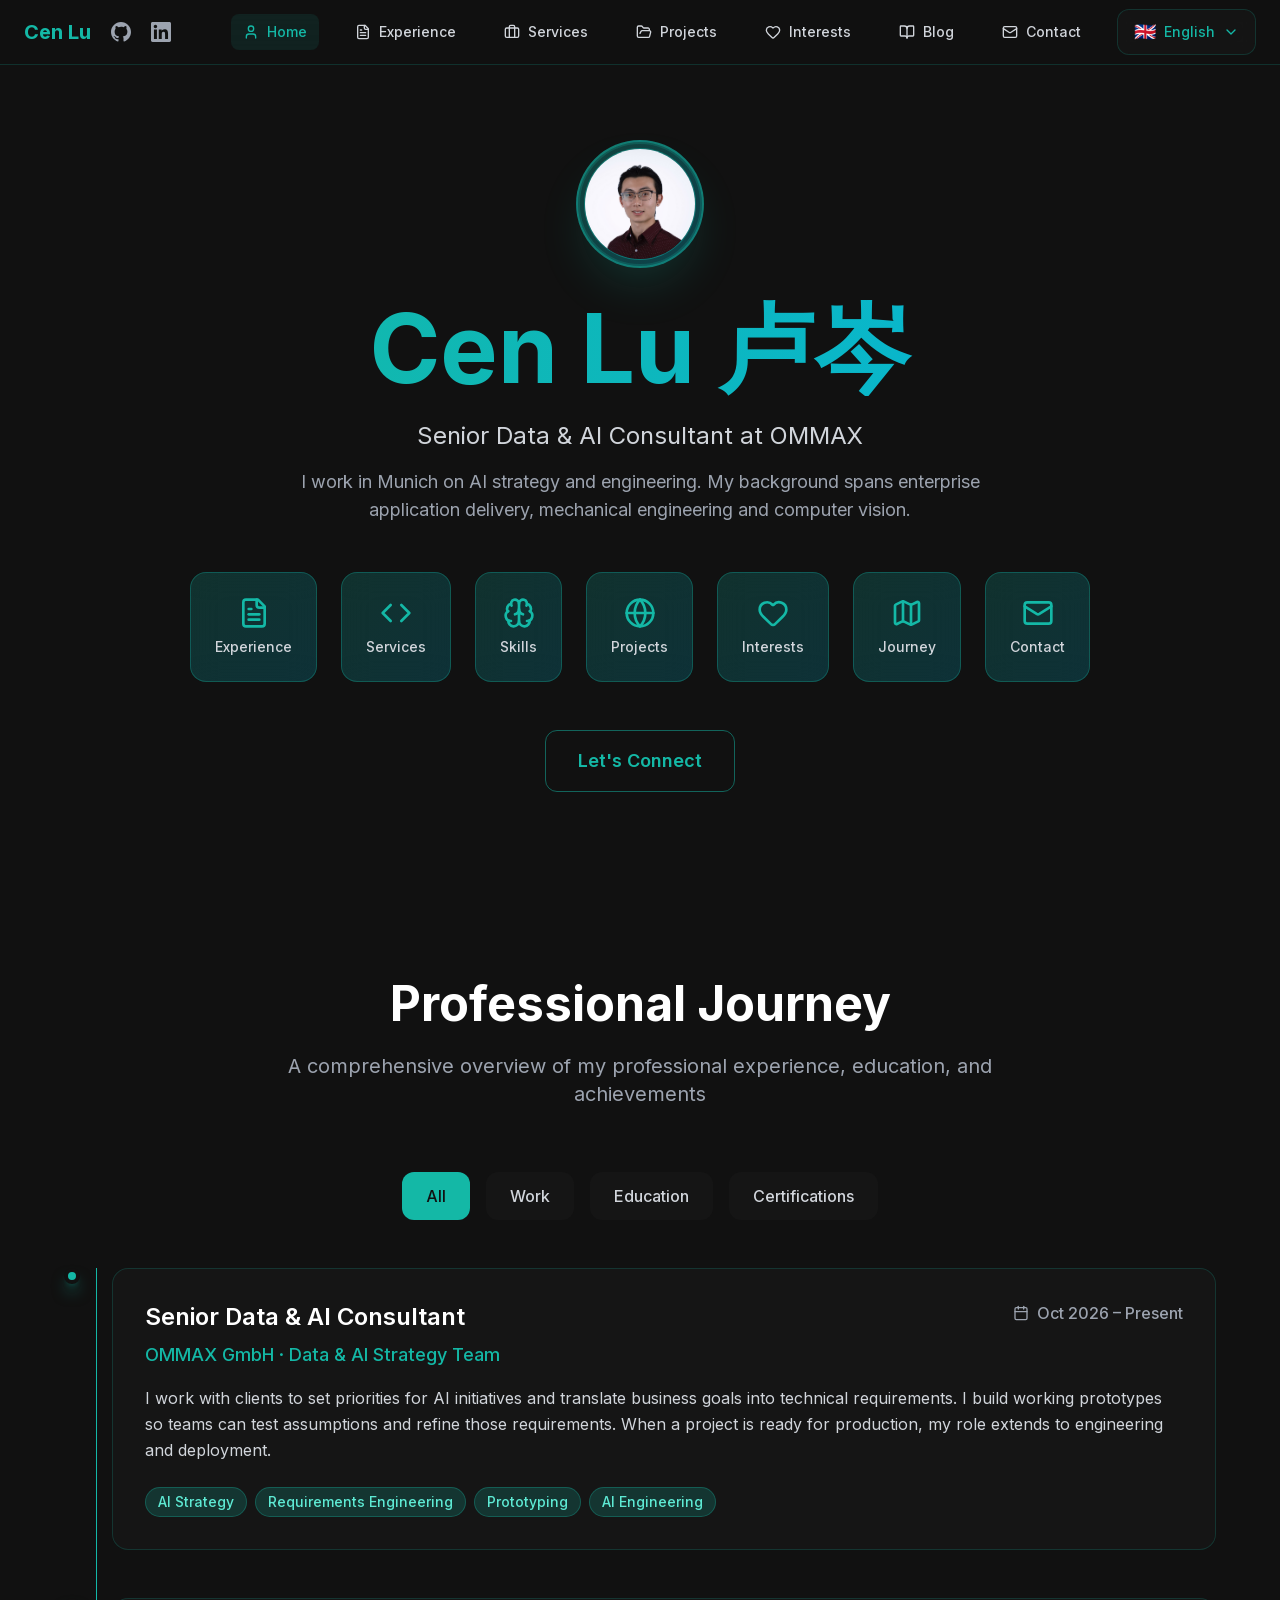
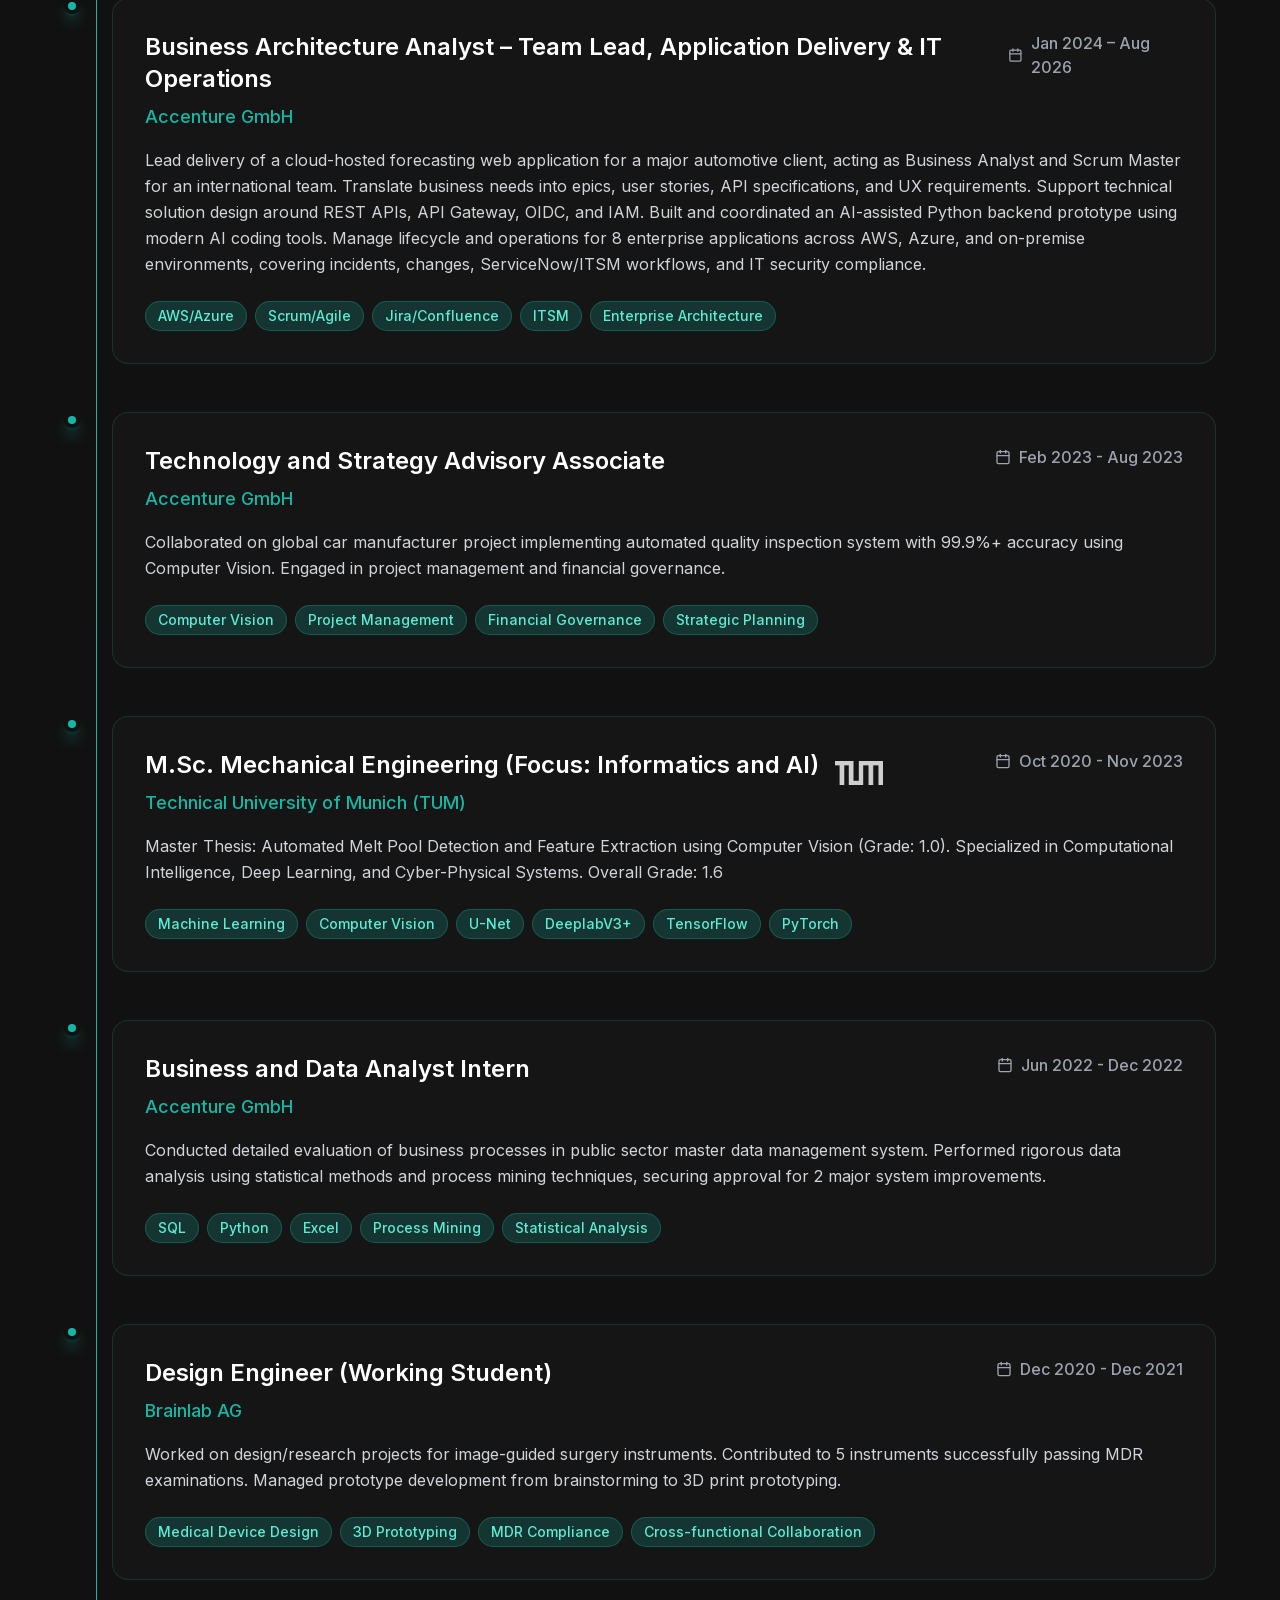
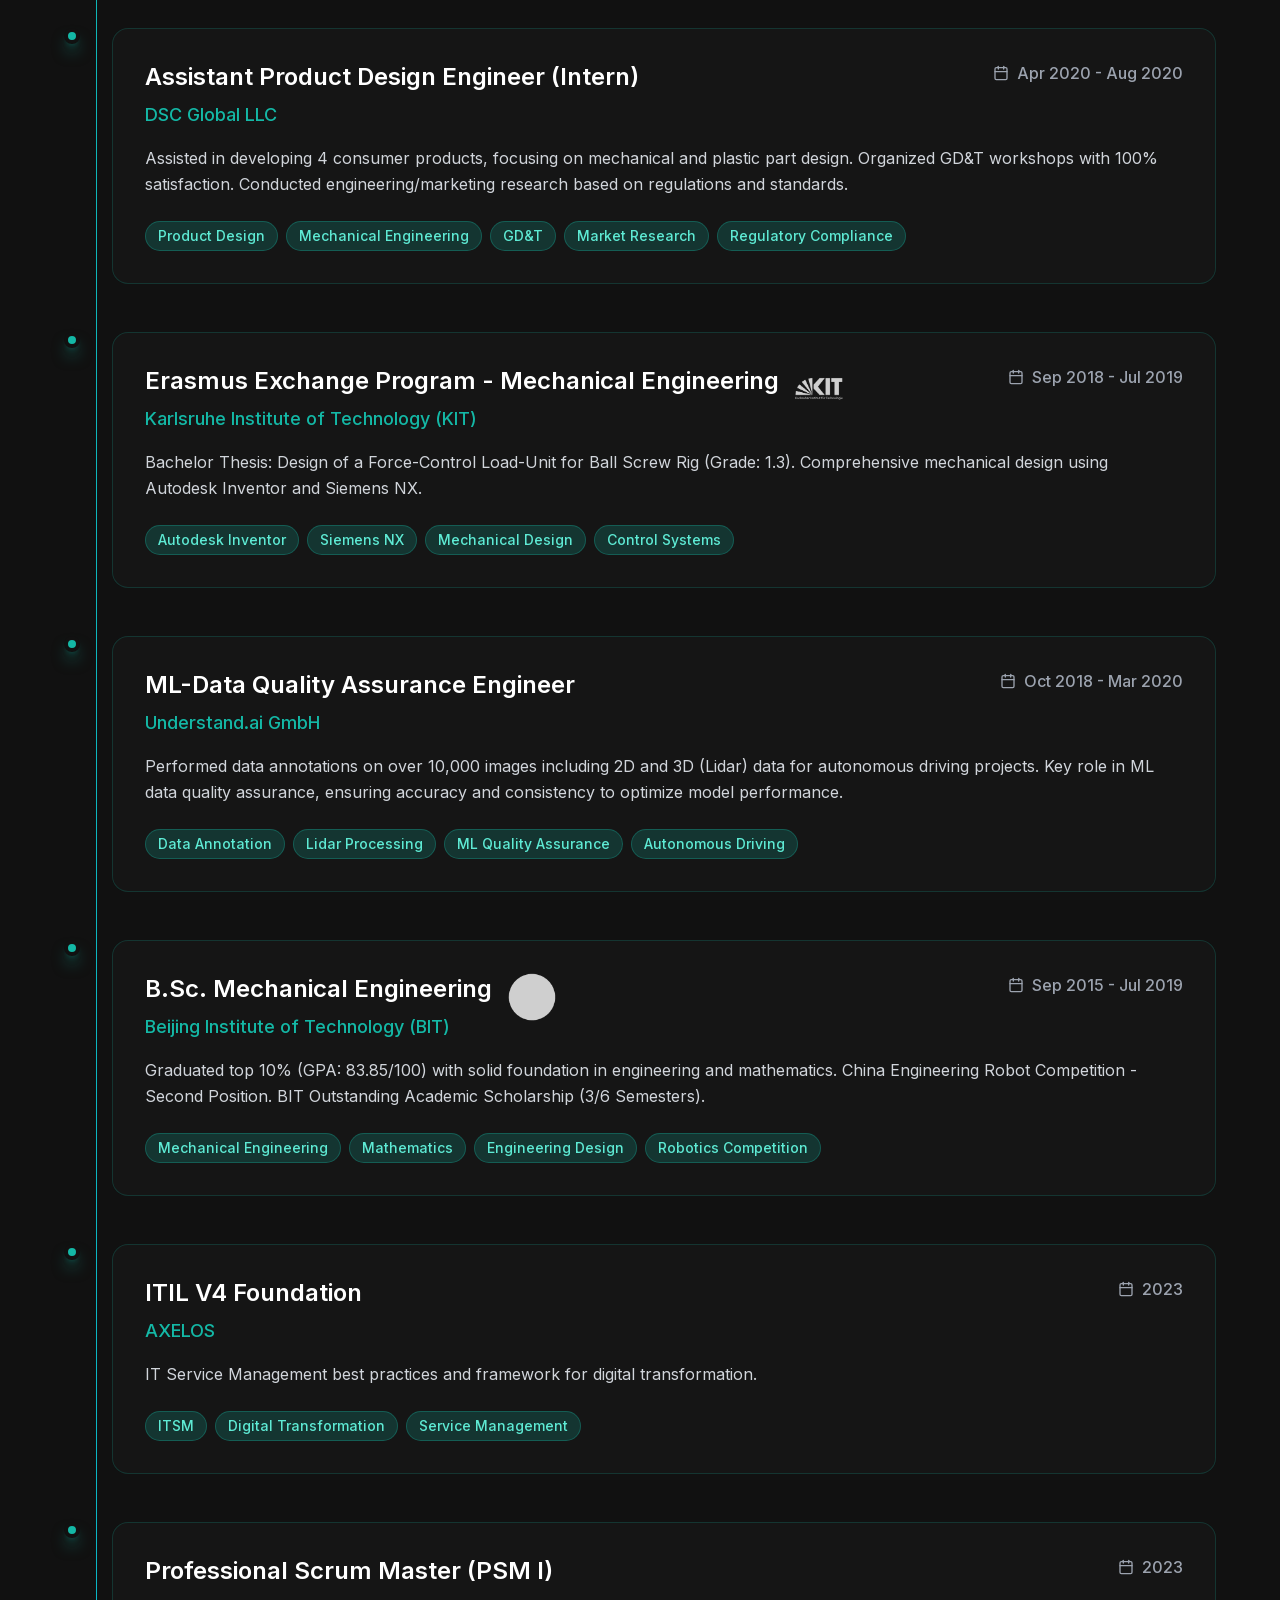
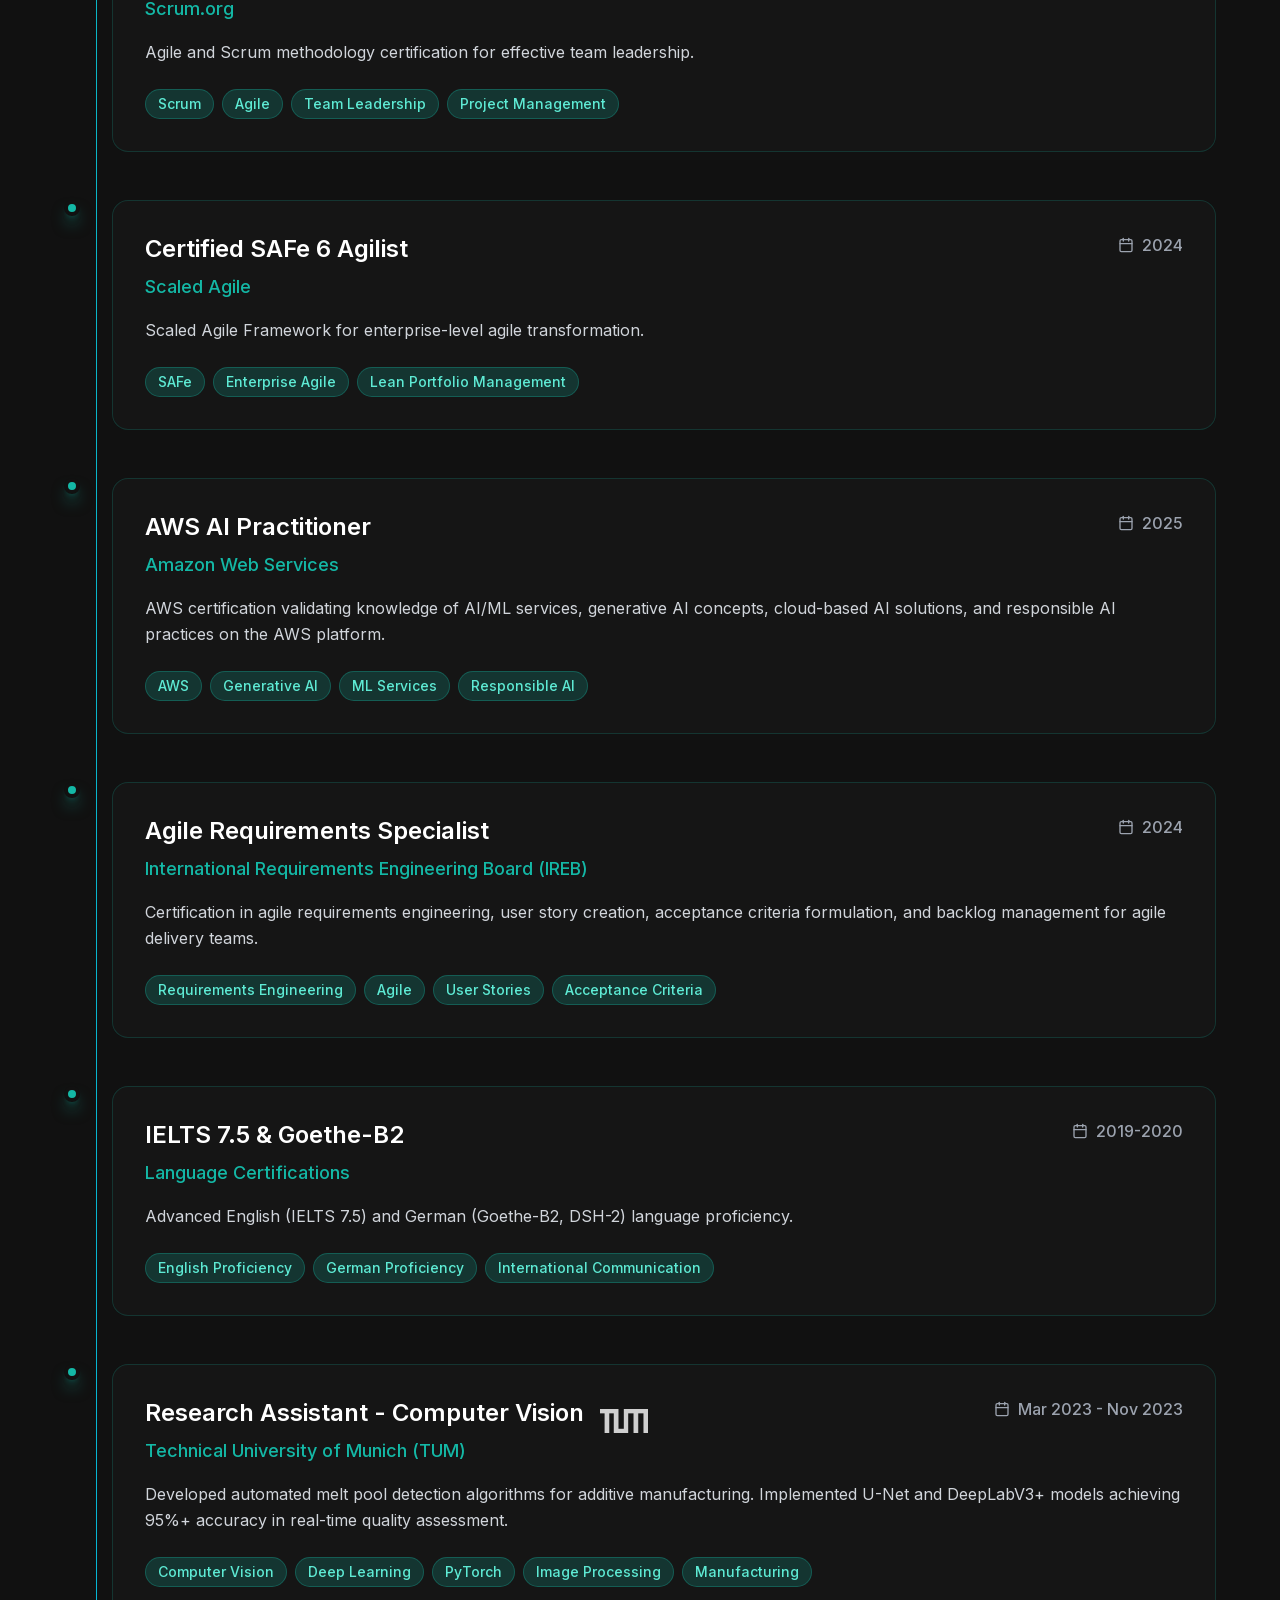
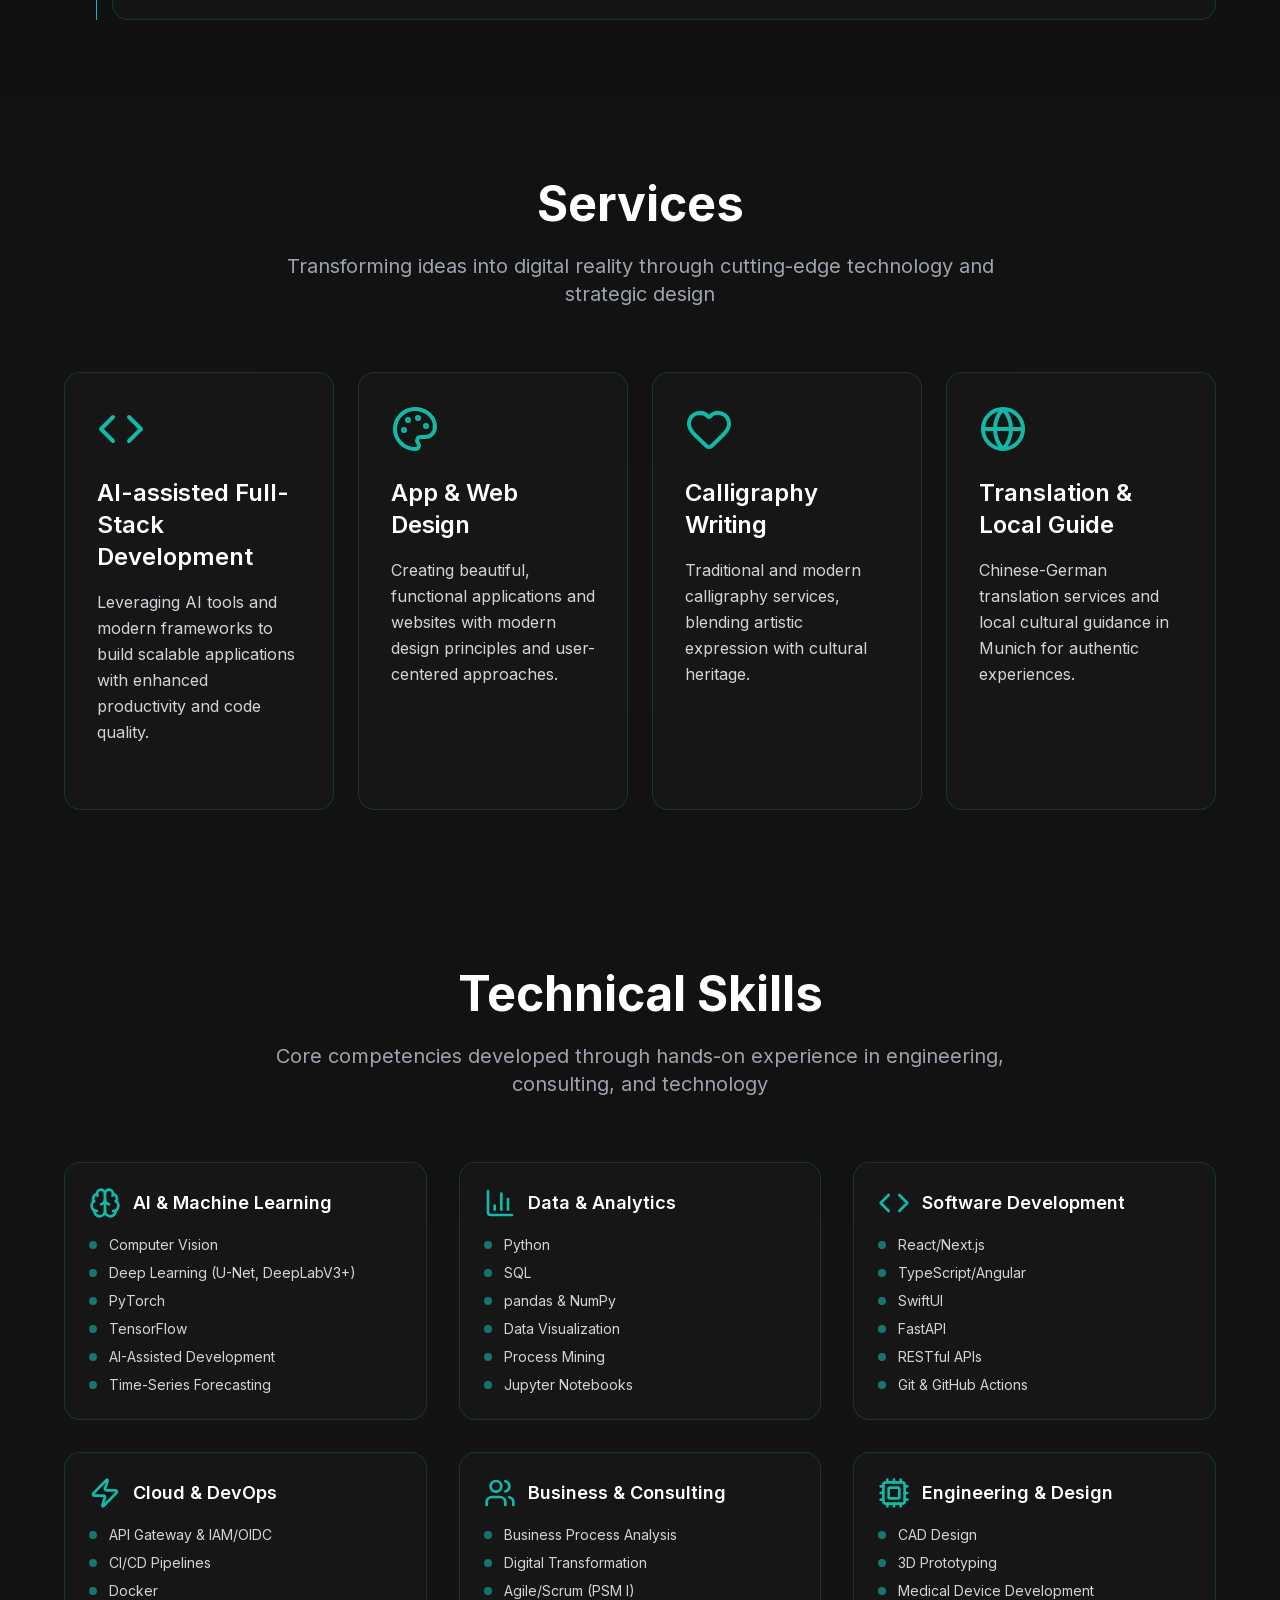
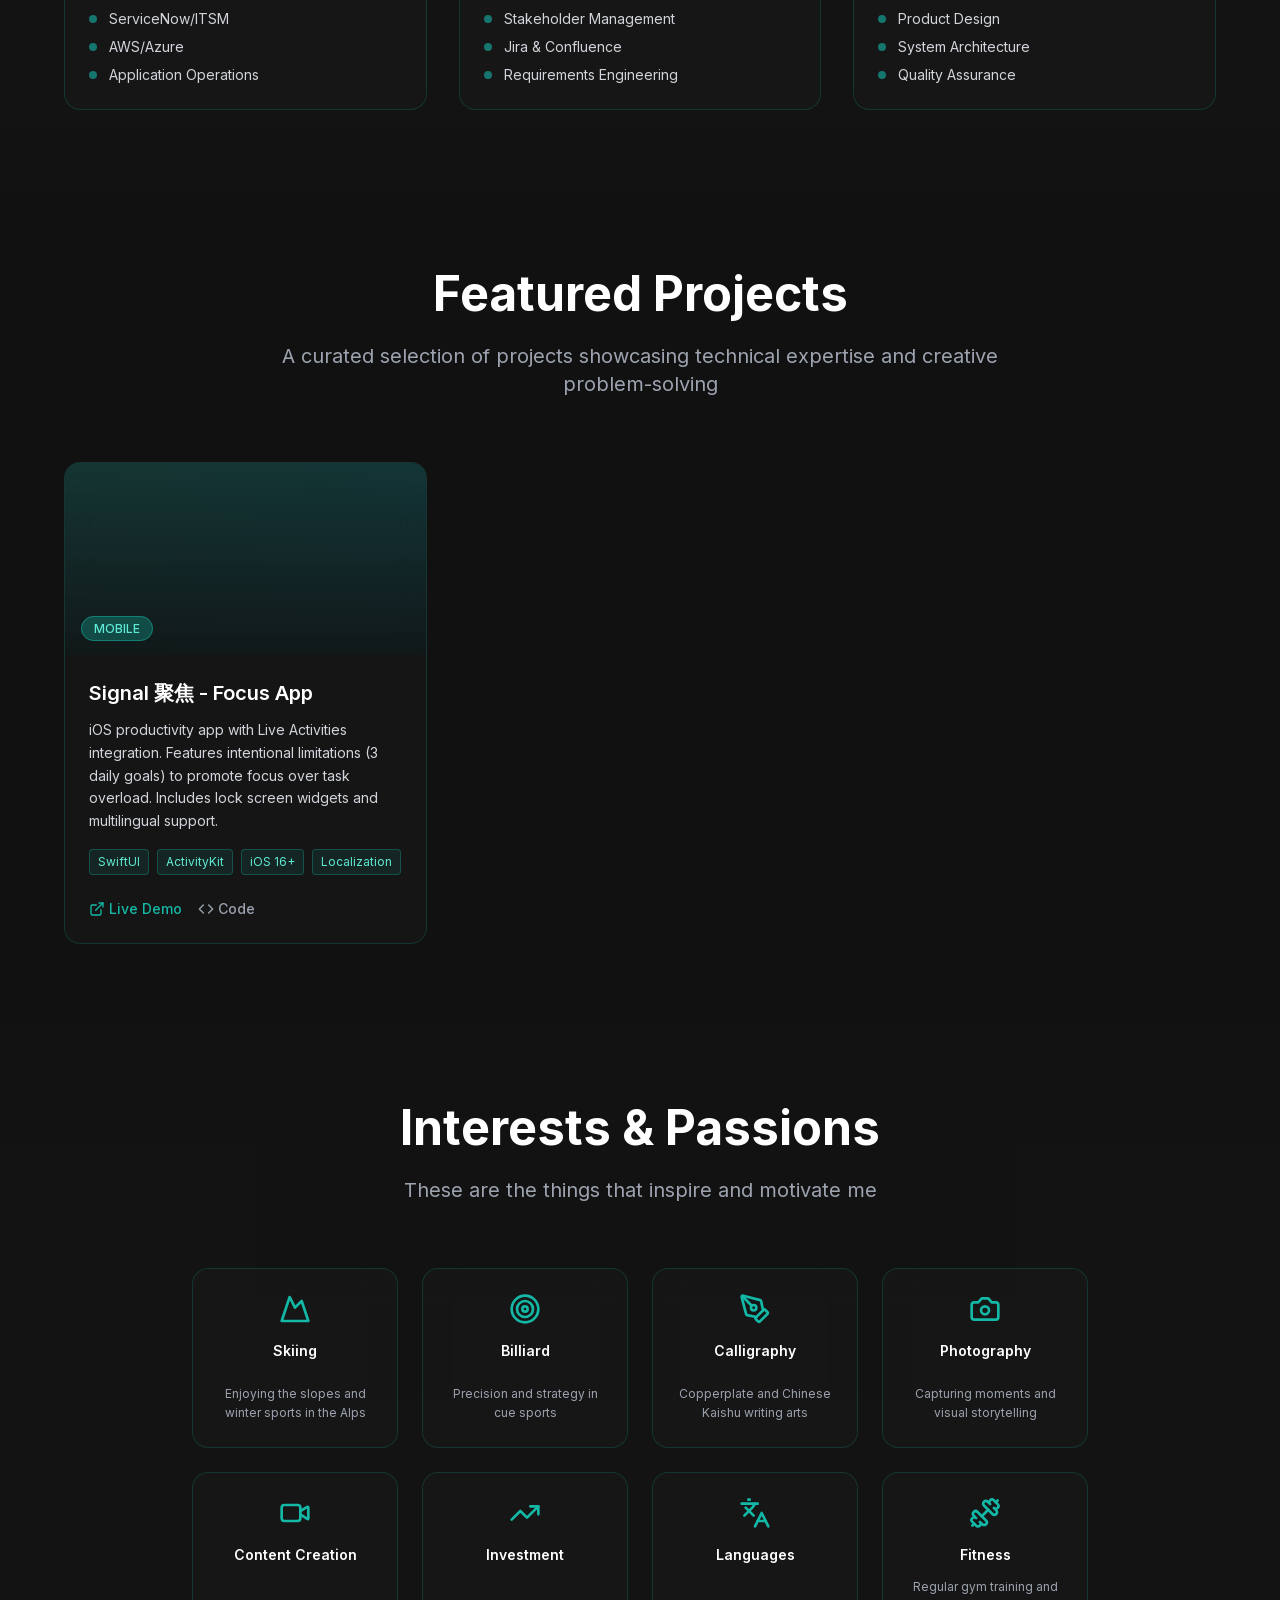
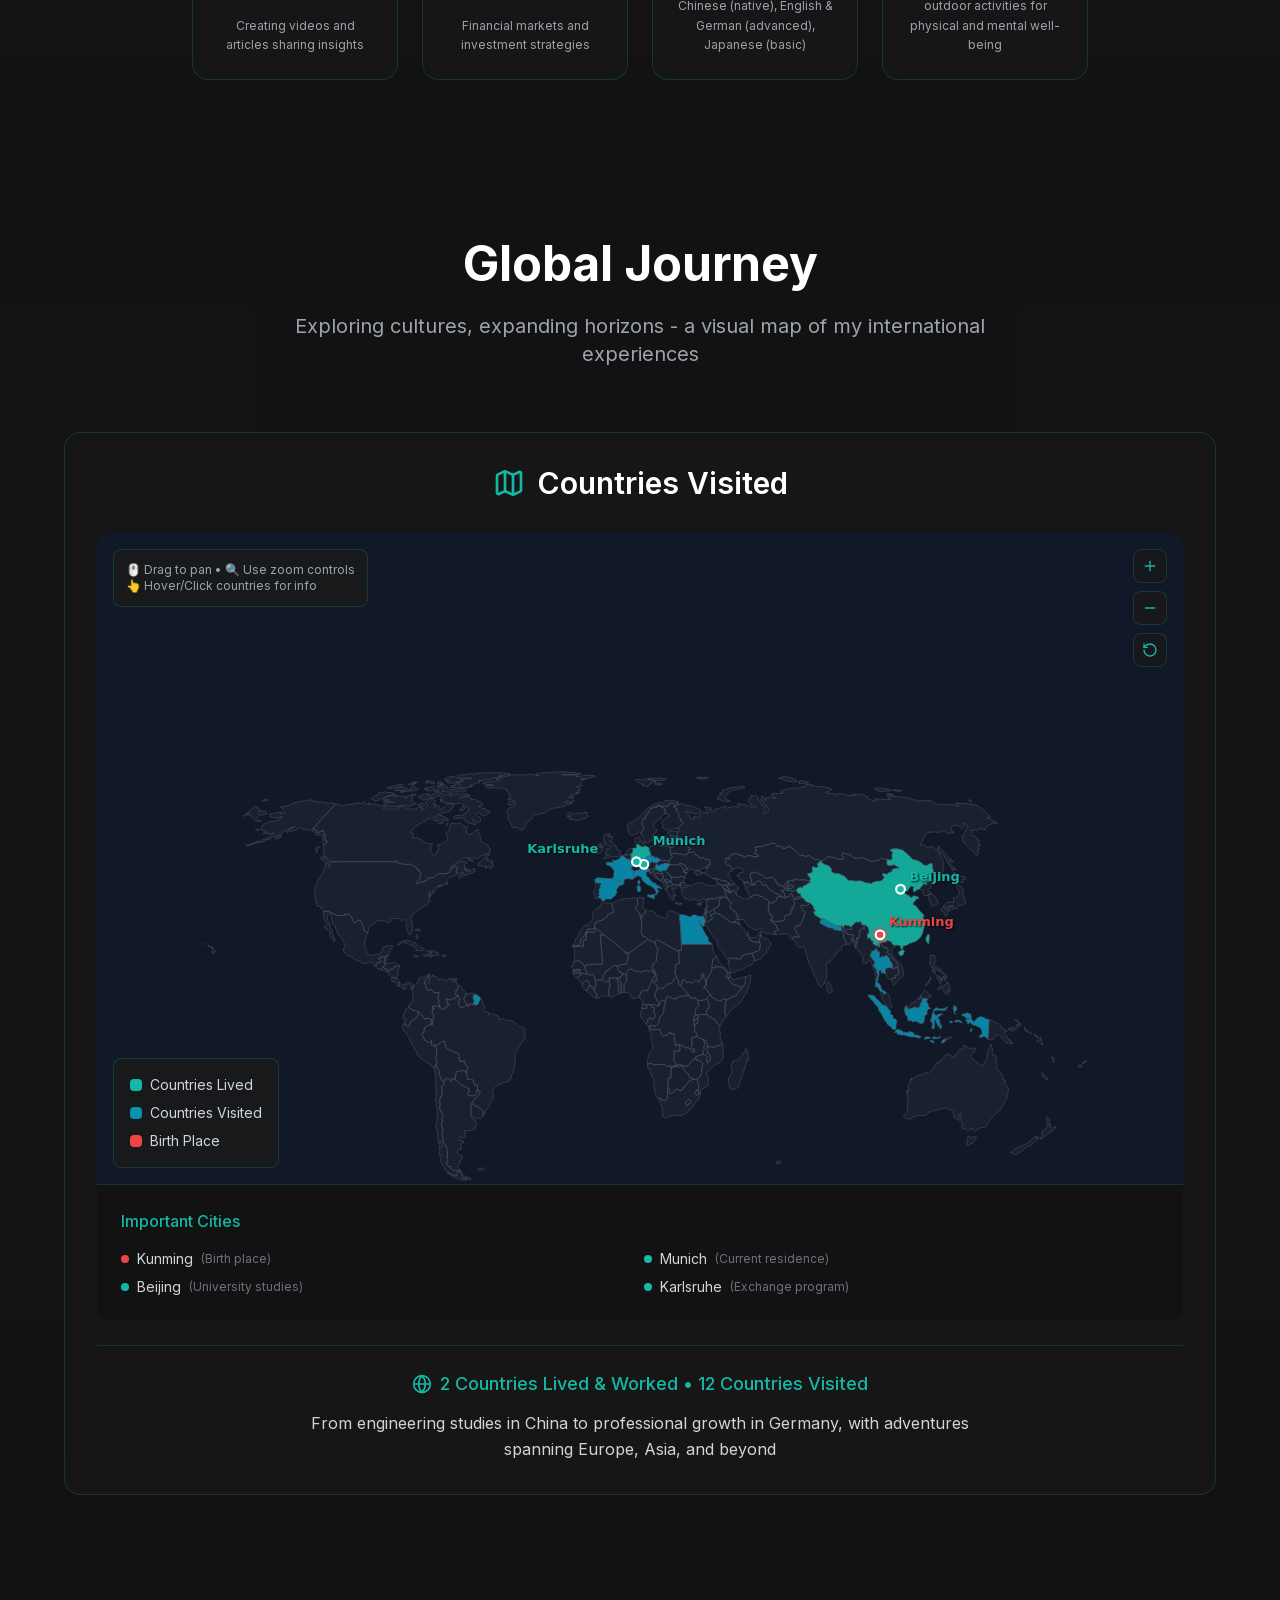
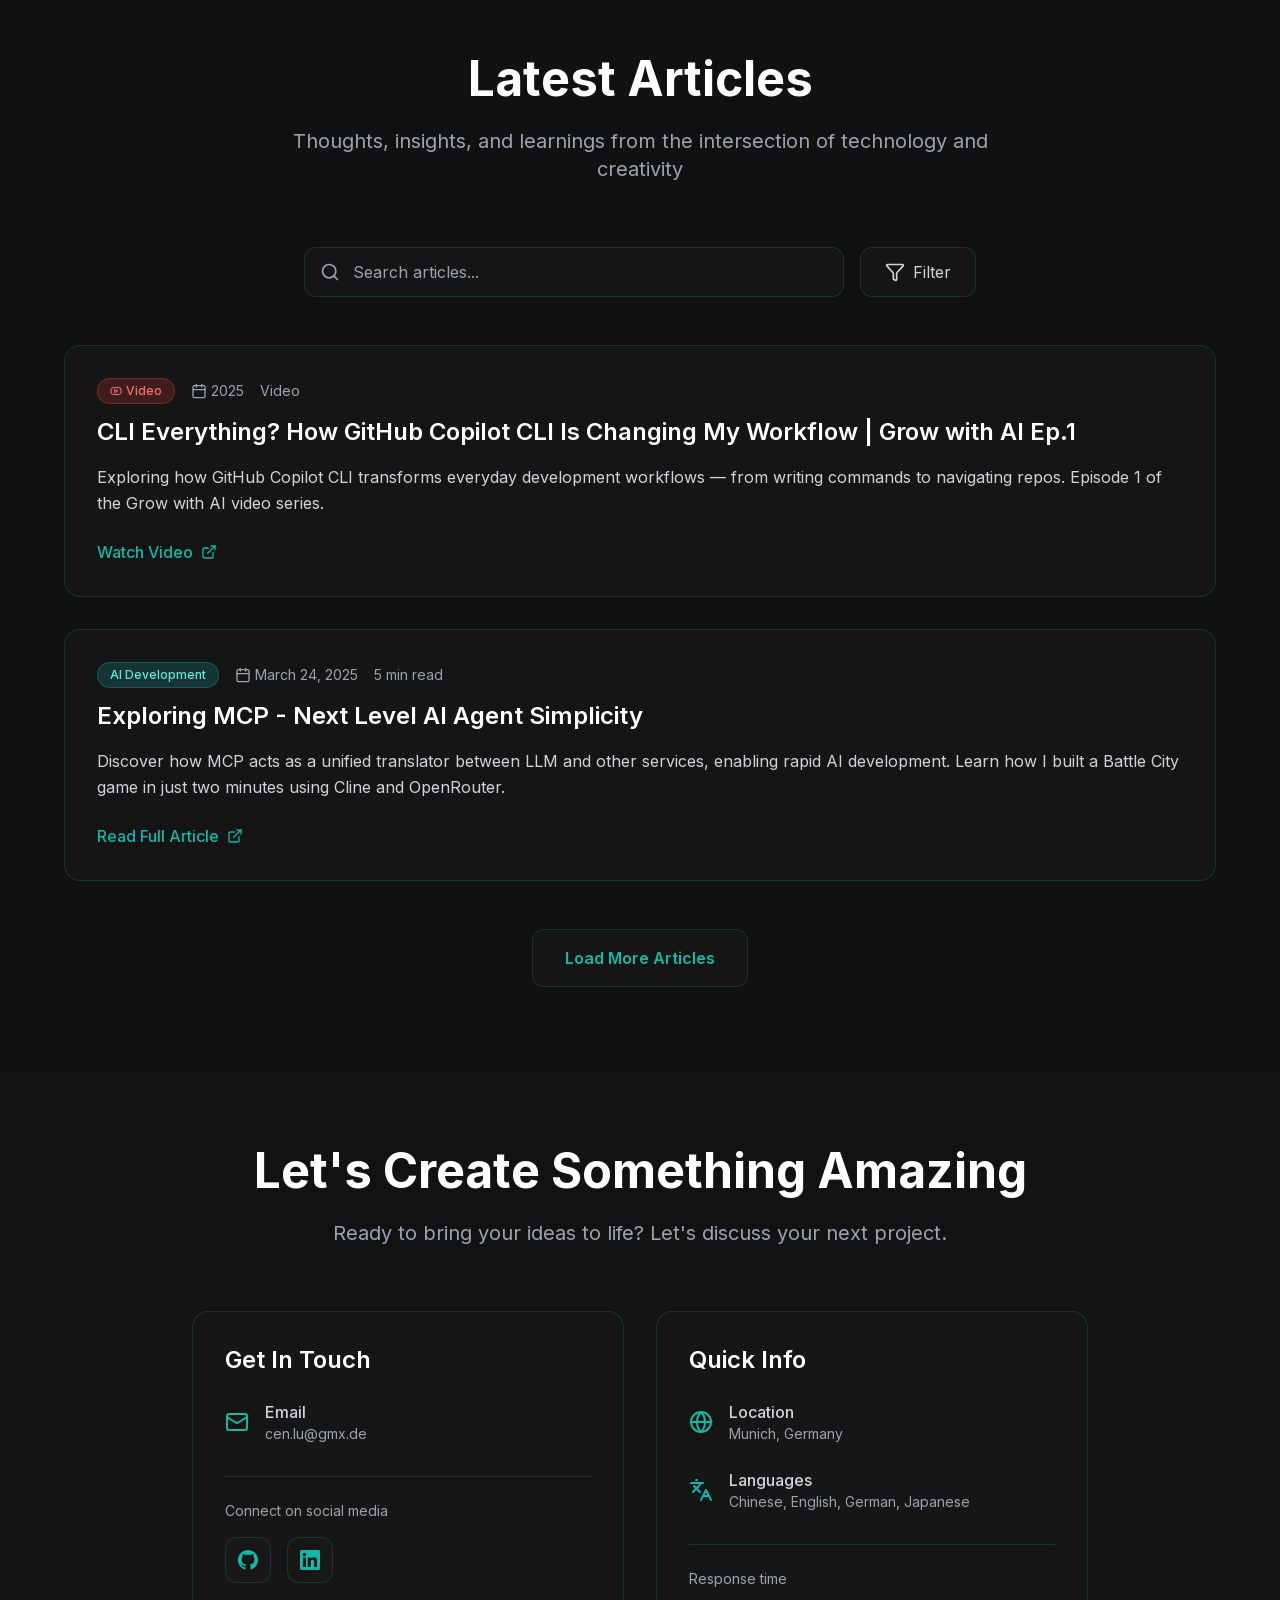
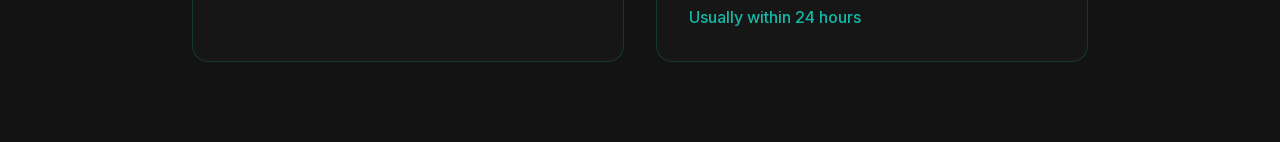
==== commit c6973db2: "Publish role-focused OMMAX profile in three languages" ====
--- a/index.html
+++ b/index.html
@@ -1 +1 @@
-<!DOCTYPE html><!--tisie8dafe2RsoP_S0BcZ--><html lang="en"><head><meta charSet="utf-8"/><meta name="viewport" content="width=device-width, initial-scale=1"/><link rel="preload" href="/_next/static/media/e4af272ccee01ff0-s.p.woff2" as="font" crossorigin="" type="font/woff2"/><link rel="preload" as="image" href="/LCU.jpeg"/><link rel="preload" as="image" href="/Logo_of_the_Technical_University_of_Munich.svg.png"/><link rel="preload" as="image" href="/Logo_KIT.svg.png"/><link rel="preload" as="image" href="/Beijing_Institute_of_Technology_logo.png"/><link rel="stylesheet" href="/_next/static/css/d16bc9211aebe1de.css" data-precedence="next"/><link rel="preload" as="script" fetchPriority="low" href="/_next/static/chunks/webpack-dfda1e7575166461.js"/><script src="/_next/static/chunks/4bd1b696-cf72ae8a39fa05aa.js" async=""></script><script src="/_next/static/chunks/964-38db4bd4892fef52.js" async=""></script><script src="/_next/static/chunks/main-app-c50314b8199dfc65.js" async=""></script><script src="/_next/static/chunks/283-d6b203ba84189b21.js" async=""></script><script src="/_next/static/chunks/app/layout-a140fc9b2f6694d0.js" async=""></script><script src="/_next/static/chunks/796-1d14d662c0553c67.js" async=""></script><script src="/_next/static/chunks/app/page-fb71d5373b702d44.js" async=""></script><meta name="next-size-adjust" content=""/><title>Cen Lu 卢岑 - Senior Data &amp; AI Consultant at OMMAX</title><meta name="description" content="Personal website of Cen Lu - Senior Data &amp; AI Consultant at OMMAX in Munich. Explore my work in workflow automation, AI and computer vision."/><script src="/_next/static/chunks/polyfills-42372ed130431b0a.js" noModule=""></script></head><body class="__className_a918ff"><div hidden=""><!--$--><!--/$--></div><main class="min-h-screen bg-dark-200 text-white relative overflow-hidden"><div class="fixed inset-0 pointer-events-none z-0 overflow-hidden"><div class="absolute" style="opacity:0;transform:translateX(8%) translateY(18%)"><svg width="70" height="70" viewBox="0 0 70 70" fill="none"><circle cx="35" cy="35" r="8" fill="rgba(20, 184, 166, 0.6)" stroke="rgba(20, 184, 166, 0.9)" stroke-width="2"></circle><line x1="15" y1="20" x2="27" y2="30" stroke="rgba(20, 184, 166, 0.5)" stroke-width="2"></line><line x1="55" y1="20" x2="43" y2="30" stroke="rgba(20, 184, 166, 0.5)" stroke-width="2"></line><line x1="15" y1="50" x2="27" y2="40" stroke="rgba(20, 184, 166, 0.5)" stroke-width="2"></line><line x1="55" y1="50" x2="43" y2="40" stroke="rgba(20, 184, 166, 0.5)" stroke-width="2"></line><circle cx="15" cy="20" r="4" fill="rgba(6, 182, 212, 0.4)" stroke="rgba(6, 182, 212, 0.7)" stroke-width="1.5"></circle><circle cx="55" cy="20" r="4" fill="rgba(6, 182, 212, 0.4)" stroke="rgba(6, 182, 212, 0.7)" stroke-width="1.5"></circle><circle cx="15" cy="50" r="4" fill="rgba(6, 182, 212, 0.4)" stroke="rgba(6, 182, 212, 0.7)" stroke-width="1.5"></circle><circle cx="55" cy="50" r="4" fill="rgba(6, 182, 212, 0.4)" stroke="rgba(6, 182, 212, 0.7)" stroke-width="1.5"></circle></svg></div><div class="absolute" style="opacity:0;transform:translateX(78%) translateY(12%)"><svg width="80" height="80" viewBox="0 0 80 80" fill="none"><rect x="20" y="20" width="40" height="40" rx="4" fill="none" stroke="rgba(6, 182, 212, 0.6)" stroke-width="2"></rect><path d="M20 40 L30 40 L30 30 L50 30 L50 50 L60 50" stroke="rgba(20, 184, 166, 0.7)" stroke-width="2" fill="none"></path><path d="M40 20 L40 35 L55 35" stroke="rgba(94, 234, 212, 0.6)" stroke-width="2" fill="none"></path><circle cx="30" cy="40" r="3" fill="rgba(20, 184, 166, 0.8)"></circle><circle cx="50" cy="30" r="3" fill="rgba(6, 182, 212, 0.8)"></circle><circle cx="40" cy="35" r="3" fill="rgba(94, 234, 212, 0.8)"></circle></svg></div><div class="absolute" style="opacity:0;transform:translateX(12%) translateY(68%)"><svg width="65" height="65" viewBox="0 0 65 65" fill="none"><path d="M5 32.5 Q15 15 25 32.5 T45 32.5 T65 32.5" stroke="rgba(20, 184, 166, 0.8)" stroke-width="3" fill="none"></path><circle cx="15" cy="25" r="2.5" fill="rgba(6, 182, 212, 0.9)"></circle><circle cx="25" cy="32.5" r="2.5" fill="rgba(6, 182, 212, 0.9)"></circle><circle cx="35" cy="40" r="2.5" fill="rgba(6, 182, 212, 0.9)"></circle><circle cx="45" cy="32.5" r="2.5" fill="rgba(6, 182, 212, 0.9)"></circle><line x1="5" y1="50" x2="60" y2="50" stroke="rgba(94, 234, 212, 0.3)" stroke-width="1"></line><line x1="10" y1="10" x2="10" y2="55" stroke="rgba(94, 234, 212, 0.3)" stroke-width="1"></line></svg></div><div class="absolute" style="opacity:0;transform:translateX(72%) translateY(65%)"><svg width="75" height="75" viewBox="0 0 75 75" fill="none"><g transform="translate(37.5, 37.5)"><circle r="20" fill="rgba(6, 182, 212, 0.2)" stroke="rgba(6, 182, 212, 0.7)" stroke-width="2"></circle><circle r="10" fill="none" stroke="rgba(20, 184, 166, 0.8)" stroke-width="2"></circle><rect x="-2" y="-25" width="4" height="10" fill="rgba(6, 182, 212, 0.7)"></rect><rect x="-2" y="15" width="4" height="10" fill="rgba(6, 182, 212, 0.7)"></rect><rect x="-25" y="-2" width="10" height="4" fill="rgba(6, 182, 212, 0.7)"></rect><rect x="15" y="-2" width="10" height="4" fill="rgba(6, 182, 212, 0.7)"></rect><rect x="-18" y="-18" width="8" height="3" fill="rgba(6, 182, 212, 0.7)" transform="rotate(45)"></rect><rect x="10" y="-18" width="8" height="3" fill="rgba(6, 182, 212, 0.7)" transform="rotate(-45)"></rect><rect x="-18" y="15" width="8" height="3" fill="rgba(6, 182, 212, 0.7)" transform="rotate(-45)"></rect><rect x="10" y="15" width="8" height="3" fill="rgba(6, 182, 212, 0.7)" transform="rotate(45)"></rect></g></svg></div><div class="absolute" style="opacity:0;transform:translateX(85%) translateY(40%)"><svg width="60" height="60" viewBox="0 0 60 60" fill="none"><text x="10" y="15" fill="rgba(20, 184, 166, 0.7)" font-size="8" font-family="monospace">1010</text><text x="10" y="30" fill="rgba(6, 182, 212, 0.6)" font-size="8" font-family="monospace">0110</text><text x="10" y="45" fill="rgba(94, 234, 212, 0.5)" font-size="8" font-family="monospace">1001</text><line x1="5" y1="20" x2="50" y2="25" stroke="rgba(20, 184, 166, 0.4)" stroke-width="1"></line><line x1="5" y1="35" x2="50" y2="40" stroke="rgba(6, 182, 212, 0.4)" stroke-width="1"></line></svg></div></div><nav class="fixed top-0 left-0 right-0 z-50 bg-dark-200/80 backdrop-blur-lg border-b border-accent-teal/20" style="transform:translateY(-100px)"><div class="container mx-auto px-6"><div class="flex items-center justify-between h-16"><div class="flex items-center space-x-4"><div class="text-xl font-bold text-accent-teal cursor-pointer whitespace-nowrap">Cen Lu</div><div class="hidden md:flex items-center space-x-3"><a href="https://github.com/Cen-Lu" target="_blank" rel="noopener noreferrer" class="text-gray-400 hover:text-accent-teal transition-colors p-1 rounded" title="GitHub" tabindex="0"><svg class="w-5 h-5" fill="currentColor" viewBox="0 0 24 24"><path d="M12 0C5.374 0 0 5.373 0 12 0 17.302 3.438 21.8 8.207 23.387c.599.111.793-.261.793-.577v-2.234c-3.338.726-4.033-1.416-4.033-1.416-.546-1.387-1.333-1.756-1.333-1.756-1.089-.745.083-.729.083-.729 1.205.084 1.839 1.237 1.839 1.237 1.07 1.834 2.807 1.304 3.492.997.107-.775.418-1.305.762-1.604-2.665-.305-5.467-1.334-5.467-5.931 0-1.311.469-2.381 1.236-3.221-.124-.303-.535-1.524.117-3.176 0 0 1.008-.322 3.301 1.23A11.509 11.509 0 0112 5.803c1.02.005 2.047.138 3.006.404 2.291-1.552 3.297-1.23 3.297-1.23.653 1.653.242 2.874.118 3.176.77.84 1.235 1.911 1.235 3.221 0 4.609-2.807 5.624-5.479 5.921.43.372.823 1.102.823 2.222v3.293c0 .319.192.694.801.576C20.566 21.797 24 17.3 24 12c0-6.627-5.373-12-12-12z"></path></svg></a><a href="https://www.linkedin.com/in/cen-lu/" target="_blank" rel="noopener noreferrer" class="text-gray-400 hover:text-accent-teal transition-colors p-1 rounded" title="LinkedIn" tabindex="0"><svg class="w-5 h-5" fill="currentColor" viewBox="0 0 24 24"><path d="M20.447 20.452h-3.554v-5.569c0-1.328-.027-3.037-1.852-3.037-1.853 0-2.136 1.445-2.136 2.939v5.667H9.351V9h3.414v1.561h.046c.477-.9 1.637-1.85 3.37-1.85 3.601 0 4.267 2.37 4.267 5.455v6.286zM5.337 7.433c-1.144 0-2.063-.926-2.063-2.065 0-1.138.92-2.063 2.063-2.063 1.14 0 2.064.925 2.064 2.063 0 1.139-.925 2.065-2.064 2.065zm1.782 13.019H3.555V9h3.564v11.452zM22.225 0H1.771C.792 0 0 .774 0 1.729v20.542C0 23.227.792 24 1.771 24h20.451C23.2 24 24 23.227 24 22.271V1.729C24 .774 23.2 0 22.222 0h.003z"></path></svg></a></div></div><div class="hidden md:flex items-center space-x-6"><div class="flex items-center space-x-6"><button class="flex items-center space-x-2 px-3 py-2 rounded-lg transition-colors text-accent-teal bg-accent-teal/10" tabindex="0"><svg xmlns="http://www.w3.org/2000/svg" width="16" height="16" viewBox="0 0 24 24" fill="none" stroke="currentColor" stroke-width="2" stroke-linecap="round" stroke-linejoin="round" class="lucide lucide-user" aria-hidden="true"><path d="M19 21v-2a4 4 0 0 0-4-4H9a4 4 0 0 0-4 4v2"></path><circle cx="12" cy="7" r="4"></circle></svg><span class="text-sm font-medium">Home</span></button><button class="flex items-center space-x-2 px-3 py-2 rounded-lg transition-colors text-gray-300 hover:text-accent-teal hover:bg-accent-teal/5" tabindex="0"><svg xmlns="http://www.w3.org/2000/svg" width="16" height="16" viewBox="0 0 24 24" fill="none" stroke="currentColor" stroke-width="2" stroke-linecap="round" stroke-linejoin="round" class="lucide lucide-file-text" aria-hidden="true"><path d="M15 2H6a2 2 0 0 0-2 2v16a2 2 0 0 0 2 2h12a2 2 0 0 0 2-2V7Z"></path><path d="M14 2v4a2 2 0 0 0 2 2h4"></path><path d="M10 9H8"></path><path d="M16 13H8"></path><path d="M16 17H8"></path></svg><span class="text-sm font-medium">Experience</span></button><button class="flex items-center space-x-2 px-3 py-2 rounded-lg transition-colors text-gray-300 hover:text-accent-teal hover:bg-accent-teal/5" tabindex="0"><svg xmlns="http://www.w3.org/2000/svg" width="16" height="16" viewBox="0 0 24 24" fill="none" stroke="currentColor" stroke-width="2" stroke-linecap="round" stroke-linejoin="round" class="lucide lucide-briefcase" aria-hidden="true"><path d="M16 20V4a2 2 0 0 0-2-2h-4a2 2 0 0 0-2 2v16"></path><rect width="20" height="14" x="2" y="6" rx="2"></rect></svg><span class="text-sm font-medium">Services</span></button><button class="flex items-center space-x-2 px-3 py-2 rounded-lg transition-colors text-gray-300 hover:text-accent-teal hover:bg-accent-teal/5" tabindex="0"><svg xmlns="http://www.w3.org/2000/svg" width="16" height="16" viewBox="0 0 24 24" fill="none" stroke="currentColor" stroke-width="2" stroke-linecap="round" stroke-linejoin="round" class="lucide lucide-folder-open" aria-hidden="true"><path d="m6 14 1.5-2.9A2 2 0 0 1 9.24 10H20a2 2 0 0 1 1.94 2.5l-1.54 6a2 2 0 0 1-1.95 1.5H4a2 2 0 0 1-2-2V5a2 2 0 0 1 2-2h3.9a2 2 0 0 1 1.69.9l.81 1.2a2 2 0 0 0 1.67.9H18a2 2 0 0 1 2 2v2"></path></svg><span class="text-sm font-medium">Projects</span></button><button class="flex items-center space-x-2 px-3 py-2 rounded-lg transition-colors text-gray-300 hover:text-accent-teal hover:bg-accent-teal/5" tabindex="0"><svg xmlns="http://www.w3.org/2000/svg" width="16" height="16" viewBox="0 0 24 24" fill="none" stroke="currentColor" stroke-width="2" stroke-linecap="round" stroke-linejoin="round" class="lucide lucide-heart" aria-hidden="true"><path d="M2 9.5a5.5 5.5 0 0 1 9.591-3.676.56.56 0 0 0 .818 0A5.49 5.49 0 0 1 22 9.5c0 2.29-1.5 4-3 5.5l-5.492 5.313a2 2 0 0 1-3 .019L5 15c-1.5-1.5-3-3.2-3-5.5"></path></svg><span class="text-sm font-medium">Interests</span></button><button class="flex items-center space-x-2 px-3 py-2 rounded-lg transition-colors text-gray-300 hover:text-accent-teal hover:bg-accent-teal/5" tabindex="0"><svg xmlns="http://www.w3.org/2000/svg" width="16" height="16" viewBox="0 0 24 24" fill="none" stroke="currentColor" stroke-width="2" stroke-linecap="round" stroke-linejoin="round" class="lucide lucide-book-open" aria-hidden="true"><path d="M12 7v14"></path><path d="M3 18a1 1 0 0 1-1-1V4a1 1 0 0 1 1-1h5a4 4 0 0 1 4 4 4 4 0 0 1 4-4h5a1 1 0 0 1 1 1v13a1 1 0 0 1-1 1h-6a3 3 0 0 0-3 3 3 3 0 0 0-3-3z"></path></svg><span class="text-sm font-medium">Blog</span></button><button class="flex items-center space-x-2 px-3 py-2 rounded-lg transition-colors text-gray-300 hover:text-accent-teal hover:bg-accent-teal/5" tabindex="0"><svg xmlns="http://www.w3.org/2000/svg" width="16" height="16" viewBox="0 0 24 24" fill="none" stroke="currentColor" stroke-width="2" stroke-linecap="round" stroke-linejoin="round" class="lucide lucide-mail" aria-hidden="true"><path d="m22 7-8.991 5.727a2 2 0 0 1-2.009 0L2 7"></path><rect x="2" y="4" width="20" height="16" rx="2"></rect></svg><span class="text-sm font-medium">Contact</span></button></div><div class="relative"><button class="flex items-center gap-2 bg-dark-100/50 backdrop-blur border border-accent-teal/20  rounded-xl px-4 py-2 text-accent-teal hover:bg-accent-teal/10 hover:border-accent-teal  transition-all duration-200 group" aria-label="Select language"><span class="text-lg">🇬🇧</span><span class="text-sm font-medium hidden sm:block">English</span><svg xmlns="http://www.w3.org/2000/svg" width="24" height="24" viewBox="0 0 24 24" fill="none" stroke="currentColor" stroke-width="2" stroke-linecap="round" stroke-linejoin="round" class="lucide lucide-chevron-down w-4 h-4 transition-transform duration-200" aria-hidden="true"><path d="m6 9 6 6 6-6"></path></svg></button></div></div><div class="md:hidden flex items-center space-x-4"><div class="relative"><button class="flex items-center gap-2 bg-dark-100/50 backdrop-blur border border-accent-teal/20  rounded-xl px-4 py-2 text-accent-teal hover:bg-accent-teal/10 hover:border-accent-teal  transition-all duration-200 group" aria-label="Select language"><span class="text-lg">🇬🇧</span><span class="text-sm font-medium hidden sm:block">English</span><svg xmlns="http://www.w3.org/2000/svg" width="24" height="24" viewBox="0 0 24 24" fill="none" stroke="currentColor" stroke-width="2" stroke-linecap="round" stroke-linejoin="round" class="lucide lucide-chevron-down w-4 h-4 transition-transform duration-200" aria-hidden="true"><path d="m6 9 6 6 6-6"></path></svg></button></div><button class="text-accent-teal p-2" tabindex="0"><svg xmlns="http://www.w3.org/2000/svg" width="24" height="24" viewBox="0 0 24 24" fill="none" stroke="currentColor" stroke-width="2" stroke-linecap="round" stroke-linejoin="round" class="lucide lucide-menu" aria-hidden="true"><path d="M4 12h16"></path><path d="M4 18h16"></path><path d="M4 6h16"></path></svg></button></div></div></div></nav><section id="hero" class="min-h-screen flex items-center justify-center relative z-10 px-6"><div class="text-center max-w-6xl mx-auto"><div class="mb-8" style="opacity:0;transform:scale(0.5)"><div class="relative w-32 h-32 mx-auto mb-8 mt-16 md:mt-8" style="opacity:0;transform:translateY(-50px)"><div class="w-full h-full rounded-full bg-gradient-to-br from-accent-teal/30 to-accent-cyan/30  border-2 border-accent-teal/50 backdrop-blur-lg flex items-center justify-center shadow-2xl shadow-accent-teal/20 group-hover:shadow-accent-teal/40 transition-all duration-300"><div class="w-28 h-28 rounded-full bg-gradient-to-br from-accent-teal/20 to-accent-cyan/20  border border-accent-teal/30 flex items-center justify-center overflow-hidden"><img src="/LCU.jpeg" alt="Lu Cen Profile" class="w-full h-full object-cover"/></div><div class="absolute inset-0 rounded-full border-2 border-accent-teal/20 animate-pulse"></div></div></div><h1 class="text-6xl md:text-8xl font-bold mb-6 bg-gradient-to-r from-accent-teal to-accent-cyan bg-clip-text text-transparent">Cen Lu 卢岑</h1><p class="text-xl md:text-2xl text-gray-300 mb-4 leading-relaxed">Senior Data &amp; AI Consultant at OMMAX</p><p class="text-lg text-gray-400 mb-12 max-w-3xl mx-auto">I work in Munich on AI strategy and workflow automation. My background spans enterprise application delivery, mechanical engineering and computer vision.</p></div><div class="flex flex-wrap justify-center gap-6 mb-12"><button class="group relative bg-gradient-to-br from-accent-teal/20 to-accent-cyan/20  backdrop-blur-lg border border-accent-teal/30 rounded-2xl p-6  hover:border-accent-teal hover:shadow-xl hover:shadow-accent-teal/20 transition-all duration-300 transform hover:scale-105" tabindex="0" style="opacity:0;transform:translateY(60px)"><svg xmlns="http://www.w3.org/2000/svg" width="24" height="24" viewBox="0 0 24 24" fill="none" stroke="currentColor" stroke-width="2" stroke-linecap="round" stroke-linejoin="round" class="lucide lucide-file-text w-8 h-8 text-accent-teal mb-2 mx-auto group-hover:scale-110 transition-transform" aria-hidden="true"><path d="M15 2H6a2 2 0 0 0-2 2v16a2 2 0 0 0 2 2h12a2 2 0 0 0 2-2V7Z"></path><path d="M14 2v4a2 2 0 0 0 2 2h4"></path><path d="M10 9H8"></path><path d="M16 13H8"></path><path d="M16 17H8"></path></svg><p class="text-sm font-medium text-gray-300 group-hover:text-white transition-colors">Experience</p></button><button class="group relative bg-gradient-to-br from-accent-teal/20 to-accent-cyan/20  backdrop-blur-lg border border-accent-teal/30 rounded-2xl p-6  hover:border-accent-teal hover:shadow-xl hover:shadow-accent-teal/20 transition-all duration-300 transform hover:scale-105" tabindex="0" style="opacity:0;transform:translateY(60px)"><svg xmlns="http://www.w3.org/2000/svg" width="24" height="24" viewBox="0 0 24 24" fill="none" stroke="currentColor" stroke-width="2" stroke-linecap="round" stroke-linejoin="round" class="lucide lucide-code w-8 h-8 text-accent-teal mb-2 mx-auto group-hover:scale-110 transition-transform" aria-hidden="true"><path d="m16 18 6-6-6-6"></path><path d="m8 6-6 6 6 6"></path></svg><p class="text-sm font-medium text-gray-300 group-hover:text-white transition-colors">Services</p></button><button class="group relative bg-gradient-to-br from-accent-teal/20 to-accent-cyan/20  backdrop-blur-lg border border-accent-teal/30 rounded-2xl p-6  hover:border-accent-teal hover:shadow-xl hover:shadow-accent-teal/20 transition-all duration-300 transform hover:scale-105" tabindex="0" style="opacity:0;transform:translateY(60px)"><svg xmlns="http://www.w3.org/2000/svg" width="24" height="24" viewBox="0 0 24 24" fill="none" stroke="currentColor" stroke-width="2" stroke-linecap="round" stroke-linejoin="round" class="lucide lucide-brain w-8 h-8 text-accent-teal mb-2 mx-auto group-hover:scale-110 transition-transform" aria-hidden="true"><path d="M12 18V5"></path><path d="M15 13a4.17 4.17 0 0 1-3-4 4.17 4.17 0 0 1-3 4"></path><path d="M17.598 6.5A3 3 0 1 0 12 5a3 3 0 1 0-5.598 1.5"></path><path d="M17.997 5.125a4 4 0 0 1 2.526 5.77"></path><path d="M18 18a4 4 0 0 0 2-7.464"></path><path d="M19.967 17.483A4 4 0 1 1 12 18a4 4 0 1 1-7.967-.517"></path><path d="M6 18a4 4 0 0 1-2-7.464"></path><path d="M6.003 5.125a4 4 0 0 0-2.526 5.77"></path></svg><p class="text-sm font-medium text-gray-300 group-hover:text-white transition-colors">Skills</p></button><button class="group relative bg-gradient-to-br from-accent-teal/20 to-accent-cyan/20  backdrop-blur-lg border border-accent-teal/30 rounded-2xl p-6  hover:border-accent-teal hover:shadow-xl hover:shadow-accent-teal/20 transition-all duration-300 transform hover:scale-105" tabindex="0" style="opacity:0;transform:translateY(60px)"><svg xmlns="http://www.w3.org/2000/svg" width="24" height="24" viewBox="0 0 24 24" fill="none" stroke="currentColor" stroke-width="2" stroke-linecap="round" stroke-linejoin="round" class="lucide lucide-globe w-8 h-8 text-accent-teal mb-2 mx-auto group-hover:scale-110 transition-transform" aria-hidden="true"><circle cx="12" cy="12" r="10"></circle><path d="M12 2a14.5 14.5 0 0 0 0 20 14.5 14.5 0 0 0 0-20"></path><path d="M2 12h20"></path></svg><p class="text-sm font-medium text-gray-300 group-hover:text-white transition-colors">Projects</p></button><button class="group relative bg-gradient-to-br from-accent-teal/20 to-accent-cyan/20  backdrop-blur-lg border border-accent-teal/30 rounded-2xl p-6  hover:border-accent-teal hover:shadow-xl hover:shadow-accent-teal/20 transition-all duration-300 transform hover:scale-105" tabindex="0" style="opacity:0;transform:translateY(60px)"><svg xmlns="http://www.w3.org/2000/svg" width="24" height="24" viewBox="0 0 24 24" fill="none" stroke="currentColor" stroke-width="2" stroke-linecap="round" stroke-linejoin="round" class="lucide lucide-heart w-8 h-8 text-accent-teal mb-2 mx-auto group-hover:scale-110 transition-transform" aria-hidden="true"><path d="M2 9.5a5.5 5.5 0 0 1 9.591-3.676.56.56 0 0 0 .818 0A5.49 5.49 0 0 1 22 9.5c0 2.29-1.5 4-3 5.5l-5.492 5.313a2 2 0 0 1-3 .019L5 15c-1.5-1.5-3-3.2-3-5.5"></path></svg><p class="text-sm font-medium text-gray-300 group-hover:text-white transition-colors">Interests</p></button><button class="group relative bg-gradient-to-br from-accent-teal/20 to-accent-cyan/20  backdrop-blur-lg border border-accent-teal/30 rounded-2xl p-6  hover:border-accent-teal hover:shadow-xl hover:shadow-accent-teal/20 transition-all duration-300 transform hover:scale-105" tabindex="0" style="opacity:0;transform:translateY(60px)"><svg xmlns="http://www.w3.org/2000/svg" width="24" height="24" viewBox="0 0 24 24" fill="none" stroke="currentColor" stroke-width="2" stroke-linecap="round" stroke-linejoin="round" class="lucide lucide-map w-8 h-8 text-accent-teal mb-2 mx-auto group-hover:scale-110 transition-transform" aria-hidden="true"><path d="M14.106 5.553a2 2 0 0 0 1.788 0l3.659-1.83A1 1 0 0 1 21 4.619v12.764a1 1 0 0 1-.553.894l-4.553 2.277a2 2 0 0 1-1.788 0l-4.212-2.106a2 2 0 0 0-1.788 0l-3.659 1.83A1 1 0 0 1 3 19.381V6.618a1 1 0 0 1 .553-.894l4.553-2.277a2 2 0 0 1 1.788 0z"></path><path d="M15 5.764v15"></path><path d="M9 3.236v15"></path></svg><p class="text-sm font-medium text-gray-300 group-hover:text-white transition-colors">Journey</p></button><button class="group relative bg-gradient-to-br from-accent-teal/20 to-accent-cyan/20  backdrop-blur-lg border border-accent-teal/30 rounded-2xl p-6  hover:border-accent-teal hover:shadow-xl hover:shadow-accent-teal/20 transition-all duration-300 transform hover:scale-105" tabindex="0" style="opacity:0;transform:translateY(60px)"><svg xmlns="http://www.w3.org/2000/svg" width="24" height="24" viewBox="0 0 24 24" fill="none" stroke="currentColor" stroke-width="2" stroke-linecap="round" stroke-linejoin="round" class="lucide lucide-mail w-8 h-8 text-accent-teal mb-2 mx-auto group-hover:scale-110 transition-transform" aria-hidden="true"><path d="m22 7-8.991 5.727a2 2 0 0 1-2.009 0L2 7"></path><rect x="2" y="4" width="20" height="16" rx="2"></rect></svg><p class="text-sm font-medium text-gray-300 group-hover:text-white transition-colors">Contact</p></button></div><div class="flex flex-col sm:flex-row gap-6 justify-center items-center" style="opacity:0;transform:translateY(30px)"><button class="border border-accent-teal/50 text-accent-teal hover:bg-accent-teal/10 px-8 py-4 rounded-xl font-semibold text-lg hover:border-accent-teal hover:shadow-lg hover:shadow-accent-teal/20 transform hover:scale-105 transition-all duration-300" tabindex="0">Let&#x27;s Connect</button></div></div></section><section id="cv" class="py-20 px-6 relative z-10"><div class="max-w-6xl mx-auto"><div class="text-center mb-16" style="opacity:0;transform:translateY(60px)"><h2 class="text-5xl font-bold text-white mb-6">Professional Journey</h2><p class="text-xl text-gray-400 max-w-3xl mx-auto">A comprehensive overview of my professional experience, education, and achievements</p></div><div class="flex flex-wrap justify-center gap-4 mb-12" style="opacity:0;transform:translateY(60px)"><button class="px-6 py-3 rounded-xl font-medium capitalize transition-all duration-300 bg-accent-teal text-dark-200">All</button><button class="px-6 py-3 rounded-xl font-medium capitalize transition-all duration-300 bg-dark-100/50 text-gray-300 hover:bg-accent-teal/20 hover:text-accent-teal">Work</button><button class="px-6 py-3 rounded-xl font-medium capitalize transition-all duration-300 bg-dark-100/50 text-gray-300 hover:bg-accent-teal/20 hover:text-accent-teal">Education</button><button class="px-6 py-3 rounded-xl font-medium capitalize transition-all duration-300 bg-dark-100/50 text-gray-300 hover:bg-accent-teal/20 hover:text-accent-teal">Certifications</button></div><div class="relative"><div class="absolute left-8 top-0 bottom-0 w-px bg-gradient-to-b from-accent-teal to-accent-cyan"></div><div class="space-y-12"><div class="relative flex items-start space-x-8" style="opacity:0;transform:translateX(-50px)"><div class="flex-shrink-0 w-4 h-4 bg-accent-teal rounded-full border-4 border-dark-200 shadow-lg shadow-accent-teal/50"></div><div class="bg-dark-100/50 backdrop-blur-lg border border-accent-teal/20 rounded-2xl p-8 flex-1 hover:border-accent-teal/50 transition-all duration-300"><div class="flex flex-col md:flex-row md:justify-between md:items-start mb-4"><div class="flex items-start space-x-4"><div><h3 class="text-2xl font-semibold text-white mb-2">Senior Data &amp; AI Consultant</h3><p class="text-lg text-accent-teal font-medium">OMMAX GmbH</p></div></div><span class="text-gray-400 font-medium mt-2 md:mt-0 flex items-center"><svg xmlns="http://www.w3.org/2000/svg" width="24" height="24" viewBox="0 0 24 24" fill="none" stroke="currentColor" stroke-width="2" stroke-linecap="round" stroke-linejoin="round" class="lucide lucide-calendar w-4 h-4 mr-2" aria-hidden="true"><path d="M8 2v4"></path><path d="M16 2v4"></path><rect width="18" height="18" x="3" y="4" rx="2"></rect><path d="M3 10h18"></path></svg>Oct 2026 – Present</span></div><p class="text-gray-300 leading-relaxed mb-6">I design AI-assisted workflows on Microsoft Power Platform. My current work explores how teams can turn emailed orders into structured records and reconcile sales data across differently formatted spreadsheets.</p><div class="flex flex-wrap gap-2"><span class="bg-accent-teal/20 text-accent-teal-light px-3 py-1 rounded-full text-sm font-medium border border-accent-teal/30">Microsoft Power Platform</span><span class="bg-accent-teal/20 text-accent-teal-light px-3 py-1 rounded-full text-sm font-medium border border-accent-teal/30">Power Automate</span></div></div></div><div class="relative flex items-start space-x-8" style="opacity:0;transform:translateX(-50px)"><div class="flex-shrink-0 w-4 h-4 bg-accent-teal rounded-full border-4 border-dark-200 shadow-lg shadow-accent-teal/50"></div><div class="bg-dark-100/50 backdrop-blur-lg border border-accent-teal/20 rounded-2xl p-8 flex-1 hover:border-accent-teal/50 transition-all duration-300"><div class="flex flex-col md:flex-row md:justify-between md:items-start mb-4"><div class="flex items-start space-x-4"><div><h3 class="text-2xl font-semibold text-white mb-2">Business Architecture Analyst – Team Lead, Application Delivery &amp; IT Operations</h3><p class="text-lg text-accent-teal font-medium">Accenture GmbH</p></div></div><span class="text-gray-400 font-medium mt-2 md:mt-0 flex items-center"><svg xmlns="http://www.w3.org/2000/svg" width="24" height="24" viewBox="0 0 24 24" fill="none" stroke="currentColor" stroke-width="2" stroke-linecap="round" stroke-linejoin="round" class="lucide lucide-calendar w-4 h-4 mr-2" aria-hidden="true"><path d="M8 2v4"></path><path d="M16 2v4"></path><rect width="18" height="18" x="3" y="4" rx="2"></rect><path d="M3 10h18"></path></svg>Jan 2024 – Aug 2026</span></div><p class="text-gray-300 leading-relaxed mb-6">Lead delivery of a cloud-hosted forecasting web application for a major automotive client, acting as Business Analyst and Scrum Master for an international team. Translate business needs into epics, user stories, API specifications, and UX requirements. Support technical solution design around REST APIs, API Gateway, OIDC, and IAM. Built and coordinated an AI-assisted Python backend prototype using modern AI coding tools. Manage lifecycle and operations for 8 enterprise applications across AWS, Azure, and on-premise environments, covering incidents, changes, ServiceNow/ITSM workflows, and IT security compliance.</p><div class="flex flex-wrap gap-2"><span class="bg-accent-teal/20 text-accent-teal-light px-3 py-1 rounded-full text-sm font-medium border border-accent-teal/30">AWS/Azure</span><span class="bg-accent-teal/20 text-accent-teal-light px-3 py-1 rounded-full text-sm font-medium border border-accent-teal/30">Scrum/Agile</span><span class="bg-accent-teal/20 text-accent-teal-light px-3 py-1 rounded-full text-sm font-medium border border-accent-teal/30">Jira/Confluence</span><span class="bg-accent-teal/20 text-accent-teal-light px-3 py-1 rounded-full text-sm font-medium border border-accent-teal/30">ITSM</span><span class="bg-accent-teal/20 text-accent-teal-light px-3 py-1 rounded-full text-sm font-medium border border-accent-teal/30">Enterprise Architecture</span></div></div></div><div class="relative flex items-start space-x-8" style="opacity:0;transform:translateX(-50px)"><div class="flex-shrink-0 w-4 h-4 bg-accent-teal rounded-full border-4 border-dark-200 shadow-lg shadow-accent-teal/50"></div><div class="bg-dark-100/50 backdrop-blur-lg border border-accent-teal/20 rounded-2xl p-8 flex-1 hover:border-accent-teal/50 transition-all duration-300"><div class="flex flex-col md:flex-row md:justify-between md:items-start mb-4"><div class="flex items-start space-x-4"><div><h3 class="text-2xl font-semibold text-white mb-2">Technology and Strategy Advisory Associate</h3><p class="text-lg text-accent-teal font-medium">Accenture GmbH</p></div></div><span class="text-gray-400 font-medium mt-2 md:mt-0 flex items-center"><svg xmlns="http://www.w3.org/2000/svg" width="24" height="24" viewBox="0 0 24 24" fill="none" stroke="currentColor" stroke-width="2" stroke-linecap="round" stroke-linejoin="round" class="lucide lucide-calendar w-4 h-4 mr-2" aria-hidden="true"><path d="M8 2v4"></path><path d="M16 2v4"></path><rect width="18" height="18" x="3" y="4" rx="2"></rect><path d="M3 10h18"></path></svg>Feb 2023 - Aug 2023</span></div><p class="text-gray-300 leading-relaxed mb-6">Collaborated on global car manufacturer project implementing automated quality inspection system with 99.9%+ accuracy using Computer Vision. Engaged in project management and financial governance.</p><div class="flex flex-wrap gap-2"><span class="bg-accent-teal/20 text-accent-teal-light px-3 py-1 rounded-full text-sm font-medium border border-accent-teal/30">Computer Vision</span><span class="bg-accent-teal/20 text-accent-teal-light px-3 py-1 rounded-full text-sm font-medium border border-accent-teal/30">Project Management</span><span class="bg-accent-teal/20 text-accent-teal-light px-3 py-1 rounded-full text-sm font-medium border border-accent-teal/30">Financial Governance</span><span class="bg-accent-teal/20 text-accent-teal-light px-3 py-1 rounded-full text-sm font-medium border border-accent-teal/30">Strategic Planning</span></div></div></div><div class="relative flex items-start space-x-8" style="opacity:0;transform:translateX(-50px)"><div class="flex-shrink-0 w-4 h-4 bg-accent-teal rounded-full border-4 border-dark-200 shadow-lg shadow-accent-teal/50"></div><div class="bg-dark-100/50 backdrop-blur-lg border border-accent-teal/20 rounded-2xl p-8 flex-1 hover:border-accent-teal/50 transition-all duration-300"><div class="flex flex-col md:flex-row md:justify-between md:items-start mb-4"><div class="flex items-start space-x-4"><div><h3 class="text-2xl font-semibold text-white mb-2">M.Sc. Mechanical Engineering (Focus: Informatics and AI)</h3><p class="text-lg text-accent-teal font-medium">Technical University of Munich (TUM)</p></div><div class="flex-shrink-0"><img src="/Logo_of_the_Technical_University_of_Munich.svg.png" alt="Technical University of Munich (TUM) logo" class="w-12 h-12 object-contain filter brightness-0 invert opacity-80"/></div></div><span class="text-gray-400 font-medium mt-2 md:mt-0 flex items-center"><svg xmlns="http://www.w3.org/2000/svg" width="24" height="24" viewBox="0 0 24 24" fill="none" stroke="currentColor" stroke-width="2" stroke-linecap="round" stroke-linejoin="round" class="lucide lucide-calendar w-4 h-4 mr-2" aria-hidden="true"><path d="M8 2v4"></path><path d="M16 2v4"></path><rect width="18" height="18" x="3" y="4" rx="2"></rect><path d="M3 10h18"></path></svg>Oct 2020 - Nov 2023</span></div><p class="text-gray-300 leading-relaxed mb-6">Master Thesis: Automated Melt Pool Detection and Feature Extraction using Computer Vision (Grade: 1.0). Specialized in Computational Intelligence, Deep Learning, and Cyber-Physical Systems. Overall Grade: 1.6</p><div class="flex flex-wrap gap-2"><span class="bg-accent-teal/20 text-accent-teal-light px-3 py-1 rounded-full text-sm font-medium border border-accent-teal/30">Machine Learning</span><span class="bg-accent-teal/20 text-accent-teal-light px-3 py-1 rounded-full text-sm font-medium border border-accent-teal/30">Computer Vision</span><span class="bg-accent-teal/20 text-accent-teal-light px-3 py-1 rounded-full text-sm font-medium border border-accent-teal/30">U-Net</span><span class="bg-accent-teal/20 text-accent-teal-light px-3 py-1 rounded-full text-sm font-medium border border-accent-teal/30">DeeplabV3+</span><span class="bg-accent-teal/20 text-accent-teal-light px-3 py-1 rounded-full text-sm font-medium border border-accent-teal/30">TensorFlow</span><span class="bg-accent-teal/20 text-accent-teal-light px-3 py-1 rounded-full text-sm font-medium border border-accent-teal/30">PyTorch</span></div></div></div><div class="relative flex items-start space-x-8" style="opacity:0;transform:translateX(-50px)"><div class="flex-shrink-0 w-4 h-4 bg-accent-teal rounded-full border-4 border-dark-200 shadow-lg shadow-accent-teal/50"></div><div class="bg-dark-100/50 backdrop-blur-lg border border-accent-teal/20 rounded-2xl p-8 flex-1 hover:border-accent-teal/50 transition-all duration-300"><div class="flex flex-col md:flex-row md:justify-between md:items-start mb-4"><div class="flex items-start space-x-4"><div><h3 class="text-2xl font-semibold text-white mb-2">Business and Data Analyst Intern</h3><p class="text-lg text-accent-teal font-medium">Accenture GmbH</p></div></div><span class="text-gray-400 font-medium mt-2 md:mt-0 flex items-center"><svg xmlns="http://www.w3.org/2000/svg" width="24" height="24" viewBox="0 0 24 24" fill="none" stroke="currentColor" stroke-width="2" stroke-linecap="round" stroke-linejoin="round" class="lucide lucide-calendar w-4 h-4 mr-2" aria-hidden="true"><path d="M8 2v4"></path><path d="M16 2v4"></path><rect width="18" height="18" x="3" y="4" rx="2"></rect><path d="M3 10h18"></path></svg>Jun 2022 - Dec 2022</span></div><p class="text-gray-300 leading-relaxed mb-6">Conducted detailed evaluation of business processes in public sector master data management system. Performed rigorous data analysis using statistical methods and process mining techniques, securing approval for 2 major system improvements.</p><div class="flex flex-wrap gap-2"><span class="bg-accent-teal/20 text-accent-teal-light px-3 py-1 rounded-full text-sm font-medium border border-accent-teal/30">SQL</span><span class="bg-accent-teal/20 text-accent-teal-light px-3 py-1 rounded-full text-sm font-medium border border-accent-teal/30">Python</span><span class="bg-accent-teal/20 text-accent-teal-light px-3 py-1 rounded-full text-sm font-medium border border-accent-teal/30">Excel</span><span class="bg-accent-teal/20 text-accent-teal-light px-3 py-1 rounded-full text-sm font-medium border border-accent-teal/30">Process Mining</span><span class="bg-accent-teal/20 text-accent-teal-light px-3 py-1 rounded-full text-sm font-medium border border-accent-teal/30">Statistical Analysis</span></div></div></div><div class="relative flex items-start space-x-8" style="opacity:0;transform:translateX(-50px)"><div class="flex-shrink-0 w-4 h-4 bg-accent-teal rounded-full border-4 border-dark-200 shadow-lg shadow-accent-teal/50"></div><div class="bg-dark-100/50 backdrop-blur-lg border border-accent-teal/20 rounded-2xl p-8 flex-1 hover:border-accent-teal/50 transition-all duration-300"><div class="flex flex-col md:flex-row md:justify-between md:items-start mb-4"><div class="flex items-start space-x-4"><div><h3 class="text-2xl font-semibold text-white mb-2">Design Engineer (Working Student)</h3><p class="text-lg text-accent-teal font-medium">Brainlab AG</p></div></div><span class="text-gray-400 font-medium mt-2 md:mt-0 flex items-center"><svg xmlns="http://www.w3.org/2000/svg" width="24" height="24" viewBox="0 0 24 24" fill="none" stroke="currentColor" stroke-width="2" stroke-linecap="round" stroke-linejoin="round" class="lucide lucide-calendar w-4 h-4 mr-2" aria-hidden="true"><path d="M8 2v4"></path><path d="M16 2v4"></path><rect width="18" height="18" x="3" y="4" rx="2"></rect><path d="M3 10h18"></path></svg>Dec 2020 - Dec 2021</span></div><p class="text-gray-300 leading-relaxed mb-6">Worked on design/research projects for image-guided surgery instruments. Contributed to 5 instruments successfully passing MDR examinations. Managed prototype development from brainstorming to 3D print prototyping.</p><div class="flex flex-wrap gap-2"><span class="bg-accent-teal/20 text-accent-teal-light px-3 py-1 rounded-full text-sm font-medium border border-accent-teal/30">Medical Device Design</span><span class="bg-accent-teal/20 text-accent-teal-light px-3 py-1 rounded-full text-sm font-medium border border-accent-teal/30">3D Prototyping</span><span class="bg-accent-teal/20 text-accent-teal-light px-3 py-1 rounded-full text-sm font-medium border border-accent-teal/30">MDR Compliance</span><span class="bg-accent-teal/20 text-accent-teal-light px-3 py-1 rounded-full text-sm font-medium border border-accent-teal/30">Cross-functional Collaboration</span></div></div></div><div class="relative flex items-start space-x-8" style="opacity:0;transform:translateX(-50px)"><div class="flex-shrink-0 w-4 h-4 bg-accent-teal rounded-full border-4 border-dark-200 shadow-lg shadow-accent-teal/50"></div><div class="bg-dark-100/50 backdrop-blur-lg border border-accent-teal/20 rounded-2xl p-8 flex-1 hover:border-accent-teal/50 transition-all duration-300"><div class="flex flex-col md:flex-row md:justify-between md:items-start mb-4"><div class="flex items-start space-x-4"><div><h3 class="text-2xl font-semibold text-white mb-2">Assistant Product Design Engineer (Intern)</h3><p class="text-lg text-accent-teal font-medium">DSC Global LLC</p></div></div><span class="text-gray-400 font-medium mt-2 md:mt-0 flex items-center"><svg xmlns="http://www.w3.org/2000/svg" width="24" height="24" viewBox="0 0 24 24" fill="none" stroke="currentColor" stroke-width="2" stroke-linecap="round" stroke-linejoin="round" class="lucide lucide-calendar w-4 h-4 mr-2" aria-hidden="true"><path d="M8 2v4"></path><path d="M16 2v4"></path><rect width="18" height="18" x="3" y="4" rx="2"></rect><path d="M3 10h18"></path></svg>Apr 2020 - Aug 2020</span></div><p class="text-gray-300 leading-relaxed mb-6">Assisted in developing 4 consumer products, focusing on mechanical and plastic part design. Organized GD&amp;T workshops with 100% satisfaction. Conducted engineering/marketing research based on regulations and standards.</p><div class="flex flex-wrap gap-2"><span class="bg-accent-teal/20 text-accent-teal-light px-3 py-1 rounded-full text-sm font-medium border border-accent-teal/30">Product Design</span><span class="bg-accent-teal/20 text-accent-teal-light px-3 py-1 rounded-full text-sm font-medium border border-accent-teal/30">Mechanical Engineering</span><span class="bg-accent-teal/20 text-accent-teal-light px-3 py-1 rounded-full text-sm font-medium border border-accent-teal/30">GD&amp;T</span><span class="bg-accent-teal/20 text-accent-teal-light px-3 py-1 rounded-full text-sm font-medium border border-accent-teal/30">Market Research</span><span class="bg-accent-teal/20 text-accent-teal-light px-3 py-1 rounded-full text-sm font-medium border border-accent-teal/30">Regulatory Compliance</span></div></div></div><div class="relative flex items-start space-x-8" style="opacity:0;transform:translateX(-50px)"><div class="flex-shrink-0 w-4 h-4 bg-accent-teal rounded-full border-4 border-dark-200 shadow-lg shadow-accent-teal/50"></div><div class="bg-dark-100/50 backdrop-blur-lg border border-accent-teal/20 rounded-2xl p-8 flex-1 hover:border-accent-teal/50 transition-all duration-300"><div class="flex flex-col md:flex-row md:justify-between md:items-start mb-4"><div class="flex items-start space-x-4"><div><h3 class="text-2xl font-semibold text-white mb-2">Erasmus Exchange Program - Mechanical Engineering</h3><p class="text-lg text-accent-teal font-medium">Karlsruhe Institute of Technology (KIT)</p></div><div class="flex-shrink-0"><img src="/Logo_KIT.svg.png" alt="Karlsruhe Institute of Technology (KIT) logo" class="w-12 h-12 object-contain filter brightness-0 invert opacity-80"/></div></div><span class="text-gray-400 font-medium mt-2 md:mt-0 flex items-center"><svg xmlns="http://www.w3.org/2000/svg" width="24" height="24" viewBox="0 0 24 24" fill="none" stroke="currentColor" stroke-width="2" stroke-linecap="round" stroke-linejoin="round" class="lucide lucide-calendar w-4 h-4 mr-2" aria-hidden="true"><path d="M8 2v4"></path><path d="M16 2v4"></path><rect width="18" height="18" x="3" y="4" rx="2"></rect><path d="M3 10h18"></path></svg>Sep 2018 - Jul 2019</span></div><p class="text-gray-300 leading-relaxed mb-6">Bachelor Thesis: Design of a Force-Control Load-Unit for Ball Screw Rig (Grade: 1.3). Comprehensive mechanical design using Autodesk Inventor and Siemens NX.</p><div class="flex flex-wrap gap-2"><span class="bg-accent-teal/20 text-accent-teal-light px-3 py-1 rounded-full text-sm font-medium border border-accent-teal/30">Autodesk Inventor</span><span class="bg-accent-teal/20 text-accent-teal-light px-3 py-1 rounded-full text-sm font-medium border border-accent-teal/30">Siemens NX</span><span class="bg-accent-teal/20 text-accent-teal-light px-3 py-1 rounded-full text-sm font-medium border border-accent-teal/30">Mechanical Design</span><span class="bg-accent-teal/20 text-accent-teal-light px-3 py-1 rounded-full text-sm font-medium border border-accent-teal/30">Control Systems</span></div></div></div><div class="relative flex items-start space-x-8" style="opacity:0;transform:translateX(-50px)"><div class="flex-shrink-0 w-4 h-4 bg-accent-teal rounded-full border-4 border-dark-200 shadow-lg shadow-accent-teal/50"></div><div class="bg-dark-100/50 backdrop-blur-lg border border-accent-teal/20 rounded-2xl p-8 flex-1 hover:border-accent-teal/50 transition-all duration-300"><div class="flex flex-col md:flex-row md:justify-between md:items-start mb-4"><div class="flex items-start space-x-4"><div><h3 class="text-2xl font-semibold text-white mb-2">ML-Data Quality Assurance Engineer</h3><p class="text-lg text-accent-teal font-medium">Understand.ai GmbH</p></div></div><span class="text-gray-400 font-medium mt-2 md:mt-0 flex items-center"><svg xmlns="http://www.w3.org/2000/svg" width="24" height="24" viewBox="0 0 24 24" fill="none" stroke="currentColor" stroke-width="2" stroke-linecap="round" stroke-linejoin="round" class="lucide lucide-calendar w-4 h-4 mr-2" aria-hidden="true"><path d="M8 2v4"></path><path d="M16 2v4"></path><rect width="18" height="18" x="3" y="4" rx="2"></rect><path d="M3 10h18"></path></svg>Oct 2018 - Mar 2020</span></div><p class="text-gray-300 leading-relaxed mb-6">Performed data annotations on over 10,000 images including 2D and 3D (Lidar) data for autonomous driving projects. Key role in ML data quality assurance, ensuring accuracy and consistency to optimize model performance.</p><div class="flex flex-wrap gap-2"><span class="bg-accent-teal/20 text-accent-teal-light px-3 py-1 rounded-full text-sm font-medium border border-accent-teal/30">Data Annotation</span><span class="bg-accent-teal/20 text-accent-teal-light px-3 py-1 rounded-full text-sm font-medium border border-accent-teal/30">Lidar Processing</span><span class="bg-accent-teal/20 text-accent-teal-light px-3 py-1 rounded-full text-sm font-medium border border-accent-teal/30">ML Quality Assurance</span><span class="bg-accent-teal/20 text-accent-teal-light px-3 py-1 rounded-full text-sm font-medium border border-accent-teal/30">Autonomous Driving</span></div></div></div><div class="relative flex items-start space-x-8" style="opacity:0;transform:translateX(-50px)"><div class="flex-shrink-0 w-4 h-4 bg-accent-teal rounded-full border-4 border-dark-200 shadow-lg shadow-accent-teal/50"></div><div class="bg-dark-100/50 backdrop-blur-lg border border-accent-teal/20 rounded-2xl p-8 flex-1 hover:border-accent-teal/50 transition-all duration-300"><div class="flex flex-col md:flex-row md:justify-between md:items-start mb-4"><div class="flex items-start space-x-4"><div><h3 class="text-2xl font-semibold text-white mb-2">B.Sc. Mechanical Engineering</h3><p class="text-lg text-accent-teal font-medium">Beijing Institute of Technology (BIT)</p></div><div class="flex-shrink-0"><img src="/Beijing_Institute_of_Technology_logo.png" alt="Beijing Institute of Technology (BIT) logo" class="w-12 h-12 object-contain filter brightness-0 invert opacity-80"/></div></div><span class="text-gray-400 font-medium mt-2 md:mt-0 flex items-center"><svg xmlns="http://www.w3.org/2000/svg" width="24" height="24" viewBox="0 0 24 24" fill="none" stroke="currentColor" stroke-width="2" stroke-linecap="round" stroke-linejoin="round" class="lucide lucide-calendar w-4 h-4 mr-2" aria-hidden="true"><path d="M8 2v4"></path><path d="M16 2v4"></path><rect width="18" height="18" x="3" y="4" rx="2"></rect><path d="M3 10h18"></path></svg>Sep 2015 - Jul 2019</span></div><p class="text-gray-300 leading-relaxed mb-6">Graduated top 10% (GPA: 83.85/100) with solid foundation in engineering and mathematics. China Engineering Robot Competition - Second Position. BIT Outstanding Academic Scholarship (3/6 Semesters).</p><div class="flex flex-wrap gap-2"><span class="bg-accent-teal/20 text-accent-teal-light px-3 py-1 rounded-full text-sm font-medium border border-accent-teal/30">Mechanical Engineering</span><span class="bg-accent-teal/20 text-accent-teal-light px-3 py-1 rounded-full text-sm font-medium border border-accent-teal/30">Mathematics</span><span class="bg-accent-teal/20 text-accent-teal-light px-3 py-1 rounded-full text-sm font-medium border border-accent-teal/30">Engineering Design</span><span class="bg-accent-teal/20 text-accent-teal-light px-3 py-1 rounded-full text-sm font-medium border border-accent-teal/30">Robotics Competition</span></div></div></div><div class="relative flex items-start space-x-8" style="opacity:0;transform:translateX(-50px)"><div class="flex-shrink-0 w-4 h-4 bg-accent-teal rounded-full border-4 border-dark-200 shadow-lg shadow-accent-teal/50"></div><div class="bg-dark-100/50 backdrop-blur-lg border border-accent-teal/20 rounded-2xl p-8 flex-1 hover:border-accent-teal/50 transition-all duration-300"><div class="flex flex-col md:flex-row md:justify-between md:items-start mb-4"><div class="flex items-start space-x-4"><div><h3 class="text-2xl font-semibold text-white mb-2">ITIL V4 Foundation</h3><p class="text-lg text-accent-teal font-medium">AXELOS</p></div></div><span class="text-gray-400 font-medium mt-2 md:mt-0 flex items-center"><svg xmlns="http://www.w3.org/2000/svg" width="24" height="24" viewBox="0 0 24 24" fill="none" stroke="currentColor" stroke-width="2" stroke-linecap="round" stroke-linejoin="round" class="lucide lucide-calendar w-4 h-4 mr-2" aria-hidden="true"><path d="M8 2v4"></path><path d="M16 2v4"></path><rect width="18" height="18" x="3" y="4" rx="2"></rect><path d="M3 10h18"></path></svg>2023</span></div><p class="text-gray-300 leading-relaxed mb-6">IT Service Management best practices and framework for digital transformation.</p><div class="flex flex-wrap gap-2"><span class="bg-accent-teal/20 text-accent-teal-light px-3 py-1 rounded-full text-sm font-medium border border-accent-teal/30">ITSM</span><span class="bg-accent-teal/20 text-accent-teal-light px-3 py-1 rounded-full text-sm font-medium border border-accent-teal/30">Digital Transformation</span><span class="bg-accent-teal/20 text-accent-teal-light px-3 py-1 rounded-full text-sm font-medium border border-accent-teal/30">Service Management</span></div></div></div><div class="relative flex items-start space-x-8" style="opacity:0;transform:translateX(-50px)"><div class="flex-shrink-0 w-4 h-4 bg-accent-teal rounded-full border-4 border-dark-200 shadow-lg shadow-accent-teal/50"></div><div class="bg-dark-100/50 backdrop-blur-lg border border-accent-teal/20 rounded-2xl p-8 flex-1 hover:border-accent-teal/50 transition-all duration-300"><div class="flex flex-col md:flex-row md:justify-between md:items-start mb-4"><div class="flex items-start space-x-4"><div><h3 class="text-2xl font-semibold text-white mb-2">Professional Scrum Master (PSM I)</h3><p class="text-lg text-accent-teal font-medium">Scrum.org</p></div></div><span class="text-gray-400 font-medium mt-2 md:mt-0 flex items-center"><svg xmlns="http://www.w3.org/2000/svg" width="24" height="24" viewBox="0 0 24 24" fill="none" stroke="currentColor" stroke-width="2" stroke-linecap="round" stroke-linejoin="round" class="lucide lucide-calendar w-4 h-4 mr-2" aria-hidden="true"><path d="M8 2v4"></path><path d="M16 2v4"></path><rect width="18" height="18" x="3" y="4" rx="2"></rect><path d="M3 10h18"></path></svg>2023</span></div><p class="text-gray-300 leading-relaxed mb-6">Agile and Scrum methodology certification for effective team leadership.</p><div class="flex flex-wrap gap-2"><span class="bg-accent-teal/20 text-accent-teal-light px-3 py-1 rounded-full text-sm font-medium border border-accent-teal/30">Scrum</span><span class="bg-accent-teal/20 text-accent-teal-light px-3 py-1 rounded-full text-sm font-medium border border-accent-teal/30">Agile</span><span class="bg-accent-teal/20 text-accent-teal-light px-3 py-1 rounded-full text-sm font-medium border border-accent-teal/30">Team Leadership</span><span class="bg-accent-teal/20 text-accent-teal-light px-3 py-1 rounded-full text-sm font-medium border border-accent-teal/30">Project Management</span></div></div></div><div class="relative flex items-start space-x-8" style="opacity:0;transform:translateX(-50px)"><div class="flex-shrink-0 w-4 h-4 bg-accent-teal rounded-full border-4 border-dark-200 shadow-lg shadow-accent-teal/50"></div><div class="bg-dark-100/50 backdrop-blur-lg border border-accent-teal/20 rounded-2xl p-8 flex-1 hover:border-accent-teal/50 transition-all duration-300"><div class="flex flex-col md:flex-row md:justify-between md:items-start mb-4"><div class="flex items-start space-x-4"><div><h3 class="text-2xl font-semibold text-white mb-2">Certified SAFe 6 Agilist</h3><p class="text-lg text-accent-teal font-medium">Scaled Agile</p></div></div><span class="text-gray-400 font-medium mt-2 md:mt-0 flex items-center"><svg xmlns="http://www.w3.org/2000/svg" width="24" height="24" viewBox="0 0 24 24" fill="none" stroke="currentColor" stroke-width="2" stroke-linecap="round" stroke-linejoin="round" class="lucide lucide-calendar w-4 h-4 mr-2" aria-hidden="true"><path d="M8 2v4"></path><path d="M16 2v4"></path><rect width="18" height="18" x="3" y="4" rx="2"></rect><path d="M3 10h18"></path></svg>2024</span></div><p class="text-gray-300 leading-relaxed mb-6">Scaled Agile Framework for enterprise-level agile transformation.</p><div class="flex flex-wrap gap-2"><span class="bg-accent-teal/20 text-accent-teal-light px-3 py-1 rounded-full text-sm font-medium border border-accent-teal/30">SAFe</span><span class="bg-accent-teal/20 text-accent-teal-light px-3 py-1 rounded-full text-sm font-medium border border-accent-teal/30">Enterprise Agile</span><span class="bg-accent-teal/20 text-accent-teal-light px-3 py-1 rounded-full text-sm font-medium border border-accent-teal/30">Lean Portfolio Management</span></div></div></div><div class="relative flex items-start space-x-8" style="opacity:0;transform:translateX(-50px)"><div class="flex-shrink-0 w-4 h-4 bg-accent-teal rounded-full border-4 border-dark-200 shadow-lg shadow-accent-teal/50"></div><div class="bg-dark-100/50 backdrop-blur-lg border border-accent-teal/20 rounded-2xl p-8 flex-1 hover:border-accent-teal/50 transition-all duration-300"><div class="flex flex-col md:flex-row md:justify-between md:items-start mb-4"><div class="flex items-start space-x-4"><div><h3 class="text-2xl font-semibold text-white mb-2">AWS AI Practitioner</h3><p class="text-lg text-accent-teal font-medium">Amazon Web Services</p></div></div><span class="text-gray-400 font-medium mt-2 md:mt-0 flex items-center"><svg xmlns="http://www.w3.org/2000/svg" width="24" height="24" viewBox="0 0 24 24" fill="none" stroke="currentColor" stroke-width="2" stroke-linecap="round" stroke-linejoin="round" class="lucide lucide-calendar w-4 h-4 mr-2" aria-hidden="true"><path d="M8 2v4"></path><path d="M16 2v4"></path><rect width="18" height="18" x="3" y="4" rx="2"></rect><path d="M3 10h18"></path></svg>2025</span></div><p class="text-gray-300 leading-relaxed mb-6">AWS certification validating knowledge of AI/ML services, generative AI concepts, cloud-based AI solutions, and responsible AI practices on the AWS platform.</p><div class="flex flex-wrap gap-2"><span class="bg-accent-teal/20 text-accent-teal-light px-3 py-1 rounded-full text-sm font-medium border border-accent-teal/30">AWS</span><span class="bg-accent-teal/20 text-accent-teal-light px-3 py-1 rounded-full text-sm font-medium border border-accent-teal/30">Generative AI</span><span class="bg-accent-teal/20 text-accent-teal-light px-3 py-1 rounded-full text-sm font-medium border border-accent-teal/30">ML Services</span><span class="bg-accent-teal/20 text-accent-teal-light px-3 py-1 rounded-full text-sm font-medium border border-accent-teal/30">Responsible AI</span></div></div></div><div class="relative flex items-start space-x-8" style="opacity:0;transform:translateX(-50px)"><div class="flex-shrink-0 w-4 h-4 bg-accent-teal rounded-full border-4 border-dark-200 shadow-lg shadow-accent-teal/50"></div><div class="bg-dark-100/50 backdrop-blur-lg border border-accent-teal/20 rounded-2xl p-8 flex-1 hover:border-accent-teal/50 transition-all duration-300"><div class="flex flex-col md:flex-row md:justify-between md:items-start mb-4"><div class="flex items-start space-x-4"><div><h3 class="text-2xl font-semibold text-white mb-2">Agile Requirements Specialist</h3><p class="text-lg text-accent-teal font-medium">International Requirements Engineering Board (IREB)</p></div></div><span class="text-gray-400 font-medium mt-2 md:mt-0 flex items-center"><svg xmlns="http://www.w3.org/2000/svg" width="24" height="24" viewBox="0 0 24 24" fill="none" stroke="currentColor" stroke-width="2" stroke-linecap="round" stroke-linejoin="round" class="lucide lucide-calendar w-4 h-4 mr-2" aria-hidden="true"><path d="M8 2v4"></path><path d="M16 2v4"></path><rect width="18" height="18" x="3" y="4" rx="2"></rect><path d="M3 10h18"></path></svg>2024</span></div><p class="text-gray-300 leading-relaxed mb-6">Certification in agile requirements engineering, user story creation, acceptance criteria formulation, and backlog management for agile delivery teams.</p><div class="flex flex-wrap gap-2"><span class="bg-accent-teal/20 text-accent-teal-light px-3 py-1 rounded-full text-sm font-medium border border-accent-teal/30">Requirements Engineering</span><span class="bg-accent-teal/20 text-accent-teal-light px-3 py-1 rounded-full text-sm font-medium border border-accent-teal/30">Agile</span><span class="bg-accent-teal/20 text-accent-teal-light px-3 py-1 rounded-full text-sm font-medium border border-accent-teal/30">User Stories</span><span class="bg-accent-teal/20 text-accent-teal-light px-3 py-1 rounded-full text-sm font-medium border border-accent-teal/30">Acceptance Criteria</span></div></div></div><div class="relative flex items-start space-x-8" style="opacity:0;transform:translateX(-50px)"><div class="flex-shrink-0 w-4 h-4 bg-accent-teal rounded-full border-4 border-dark-200 shadow-lg shadow-accent-teal/50"></div><div class="bg-dark-100/50 backdrop-blur-lg border border-accent-teal/20 rounded-2xl p-8 flex-1 hover:border-accent-teal/50 transition-all duration-300"><div class="flex flex-col md:flex-row md:justify-between md:items-start mb-4"><div class="flex items-start space-x-4"><div><h3 class="text-2xl font-semibold text-white mb-2">IELTS 7.5 &amp; Goethe-B2</h3><p class="text-lg text-accent-teal font-medium">Language Certifications</p></div></div><span class="text-gray-400 font-medium mt-2 md:mt-0 flex items-center"><svg xmlns="http://www.w3.org/2000/svg" width="24" height="24" viewBox="0 0 24 24" fill="none" stroke="currentColor" stroke-width="2" stroke-linecap="round" stroke-linejoin="round" class="lucide lucide-calendar w-4 h-4 mr-2" aria-hidden="true"><path d="M8 2v4"></path><path d="M16 2v4"></path><rect width="18" height="18" x="3" y="4" rx="2"></rect><path d="M3 10h18"></path></svg>2019-2020</span></div><p class="text-gray-300 leading-relaxed mb-6">Advanced English (IELTS 7.5) and German (Goethe-B2, DSH-2) language proficiency.</p><div class="flex flex-wrap gap-2"><span class="bg-accent-teal/20 text-accent-teal-light px-3 py-1 rounded-full text-sm font-medium border border-accent-teal/30">English Proficiency</span><span class="bg-accent-teal/20 text-accent-teal-light px-3 py-1 rounded-full text-sm font-medium border border-accent-teal/30">German Proficiency</span><span class="bg-accent-teal/20 text-accent-teal-light px-3 py-1 rounded-full text-sm font-medium border border-accent-teal/30">International Communication</span></div></div></div><div class="relative flex items-start space-x-8" style="opacity:0;transform:translateX(-50px)"><div class="flex-shrink-0 w-4 h-4 bg-accent-teal rounded-full border-4 border-dark-200 shadow-lg shadow-accent-teal/50"></div><div class="bg-dark-100/50 backdrop-blur-lg border border-accent-teal/20 rounded-2xl p-8 flex-1 hover:border-accent-teal/50 transition-all duration-300"><div class="flex flex-col md:flex-row md:justify-between md:items-start mb-4"><div class="flex items-start space-x-4"><div><h3 class="text-2xl font-semibold text-white mb-2">Research Assistant - Computer Vision</h3><p class="text-lg text-accent-teal font-medium">Technical University of Munich (TUM)</p></div><div class="flex-shrink-0"><img src="/Logo_of_the_Technical_University_of_Munich.svg.png" alt="Technical University of Munich (TUM) logo" class="w-12 h-12 object-contain filter brightness-0 invert opacity-80"/></div></div><span class="text-gray-400 font-medium mt-2 md:mt-0 flex items-center"><svg xmlns="http://www.w3.org/2000/svg" width="24" height="24" viewBox="0 0 24 24" fill="none" stroke="currentColor" stroke-width="2" stroke-linecap="round" stroke-linejoin="round" class="lucide lucide-calendar w-4 h-4 mr-2" aria-hidden="true"><path d="M8 2v4"></path><path d="M16 2v4"></path><rect width="18" height="18" x="3" y="4" rx="2"></rect><path d="M3 10h18"></path></svg>Mar 2023 - Nov 2023</span></div><p class="text-gray-300 leading-relaxed mb-6">Developed automated melt pool detection algorithms for additive manufacturing. Implemented U-Net and DeepLabV3+ models achieving 95%+ accuracy in real-time quality assessment.</p><div class="flex flex-wrap gap-2"><span class="bg-accent-teal/20 text-accent-teal-light px-3 py-1 rounded-full text-sm font-medium border border-accent-teal/30">Computer Vision</span><span class="bg-accent-teal/20 text-accent-teal-light px-3 py-1 rounded-full text-sm font-medium border border-accent-teal/30">Deep Learning</span><span class="bg-accent-teal/20 text-accent-teal-light px-3 py-1 rounded-full text-sm font-medium border border-accent-teal/30">PyTorch</span><span class="bg-accent-teal/20 text-accent-teal-light px-3 py-1 rounded-full text-sm font-medium border border-accent-teal/30">Image Processing</span><span class="bg-accent-teal/20 text-accent-teal-light px-3 py-1 rounded-full text-sm font-medium border border-accent-teal/30">Manufacturing</span></div></div></div></div></div></div></section><section id="services" class="py-20 px-6 relative z-10 bg-dark-100/30"><div class="max-w-6xl mx-auto"><div class="text-center mb-16" style="opacity:0;transform:translateY(60px)"><h2 class="text-5xl font-bold text-white mb-6">Services</h2><p class="text-xl text-gray-400 max-w-3xl mx-auto">Transforming ideas into digital reality through cutting-edge technology and strategic design</p></div><div class="grid md:grid-cols-2 lg:grid-cols-4 gap-6"><div class="group bg-dark-100/50 backdrop-blur-lg border border-accent-teal/20 rounded-2xl p-8  hover:border-accent-teal hover:shadow-2xl hover:shadow-accent-teal/20 hover:scale-105 transition-all duration-300 cursor-pointer" style="opacity:0;transform:translateY(60px)"><div class="text-accent-teal mb-6"><svg xmlns="http://www.w3.org/2000/svg" width="24" height="24" viewBox="0 0 24 24" fill="none" stroke="currentColor" stroke-width="2" stroke-linecap="round" stroke-linejoin="round" class="lucide lucide-code w-12 h-12 group-hover:scale-110 transition-transform duration-300" aria-hidden="true"><path d="m16 18 6-6-6-6"></path><path d="m8 6-6 6 6 6"></path></svg></div><h3 class="text-2xl font-semibold text-white mb-4 group-hover:text-accent-teal transition-colors">AI-assisted Full-Stack Development</h3><p class="text-gray-300 leading-relaxed mb-8">Leveraging AI tools and modern frameworks to build scalable applications with enhanced productivity and code quality.</p></div><div class="group bg-dark-100/50 backdrop-blur-lg border border-accent-teal/20 rounded-2xl p-8  hover:border-accent-teal hover:shadow-2xl hover:shadow-accent-teal/20 hover:scale-105 transition-all duration-300 cursor-pointer" style="opacity:0;transform:translateY(60px)"><div class="text-accent-teal mb-6"><svg xmlns="http://www.w3.org/2000/svg" width="24" height="24" viewBox="0 0 24 24" fill="none" stroke="currentColor" stroke-width="2" stroke-linecap="round" stroke-linejoin="round" class="lucide lucide-palette w-12 h-12 group-hover:scale-110 transition-transform duration-300" aria-hidden="true"><path d="M12 22a1 1 0 0 1 0-20 10 9 0 0 1 10 9 5 5 0 0 1-5 5h-2.25a1.75 1.75 0 0 0-1.4 2.8l.3.4a1.75 1.75 0 0 1-1.4 2.8z"></path><circle cx="13.5" cy="6.5" r=".5" fill="currentColor"></circle><circle cx="17.5" cy="10.5" r=".5" fill="currentColor"></circle><circle cx="6.5" cy="12.5" r=".5" fill="currentColor"></circle><circle cx="8.5" cy="7.5" r=".5" fill="currentColor"></circle></svg></div><h3 class="text-2xl font-semibold text-white mb-4 group-hover:text-accent-teal transition-colors">App &amp; Web Design</h3><p class="text-gray-300 leading-relaxed mb-8">Creating beautiful, functional applications and websites with modern design principles and user-centered approaches.</p></div><div class="group bg-dark-100/50 backdrop-blur-lg border border-accent-teal/20 rounded-2xl p-8  hover:border-accent-teal hover:shadow-2xl hover:shadow-accent-teal/20 hover:scale-105 transition-all duration-300 cursor-pointer" style="opacity:0;transform:translateY(60px)"><div class="text-accent-teal mb-6"><svg xmlns="http://www.w3.org/2000/svg" width="24" height="24" viewBox="0 0 24 24" fill="none" stroke="currentColor" stroke-width="2" stroke-linecap="round" stroke-linejoin="round" class="lucide lucide-heart w-12 h-12 group-hover:scale-110 transition-transform duration-300" aria-hidden="true"><path d="M2 9.5a5.5 5.5 0 0 1 9.591-3.676.56.56 0 0 0 .818 0A5.49 5.49 0 0 1 22 9.5c0 2.29-1.5 4-3 5.5l-5.492 5.313a2 2 0 0 1-3 .019L5 15c-1.5-1.5-3-3.2-3-5.5"></path></svg></div><h3 class="text-2xl font-semibold text-white mb-4 group-hover:text-accent-teal transition-colors">Calligraphy Writing</h3><p class="text-gray-300 leading-relaxed mb-8">Traditional and modern calligraphy services, blending artistic expression with cultural heritage.</p></div><div class="group bg-dark-100/50 backdrop-blur-lg border border-accent-teal/20 rounded-2xl p-8  hover:border-accent-teal hover:shadow-2xl hover:shadow-accent-teal/20 hover:scale-105 transition-all duration-300 cursor-pointer" style="opacity:0;transform:translateY(60px)"><div class="text-accent-teal mb-6"><svg xmlns="http://www.w3.org/2000/svg" width="24" height="24" viewBox="0 0 24 24" fill="none" stroke="currentColor" stroke-width="2" stroke-linecap="round" stroke-linejoin="round" class="lucide lucide-globe w-12 h-12 group-hover:scale-110 transition-transform duration-300" aria-hidden="true"><circle cx="12" cy="12" r="10"></circle><path d="M12 2a14.5 14.5 0 0 0 0 20 14.5 14.5 0 0 0 0-20"></path><path d="M2 12h20"></path></svg></div><h3 class="text-2xl font-semibold text-white mb-4 group-hover:text-accent-teal transition-colors">Translation &amp; Local Guide</h3><p class="text-gray-300 leading-relaxed mb-8">Chinese-German translation services and local cultural guidance in Munich for authentic experiences.</p></div></div></div></section><section id="skills" class="py-20 px-6 relative z-10 bg-dark-100/30"><div class="max-w-6xl mx-auto"><div class="text-center mb-16" style="opacity:0;transform:translateY(60px)"><h2 class="text-5xl font-bold text-white mb-6">Technical Skills</h2><p class="text-xl text-gray-400 max-w-3xl mx-auto">Core competencies developed through hands-on experience in engineering, consulting, and technology</p></div><div class="grid md:grid-cols-2 lg:grid-cols-3 gap-8"><div class="group bg-dark-100/50 backdrop-blur-lg border border-accent-teal/20 rounded-2xl p-6  hover:border-accent-teal hover:shadow-xl hover:shadow-accent-teal/20 hover:scale-105 transition-all duration-300 cursor-pointer" style="opacity:0;transform:translateY(60px)"><div class="flex items-center mb-4"><svg xmlns="http://www.w3.org/2000/svg" width="24" height="24" viewBox="0 0 24 24" fill="none" stroke="currentColor" stroke-width="2" stroke-linecap="round" stroke-linejoin="round" class="lucide lucide-brain w-8 h-8 text-accent-teal mr-3" aria-hidden="true"><path d="M12 18V5"></path><path d="M15 13a4.17 4.17 0 0 1-3-4 4.17 4.17 0 0 1-3 4"></path><path d="M17.598 6.5A3 3 0 1 0 12 5a3 3 0 1 0-5.598 1.5"></path><path d="M17.997 5.125a4 4 0 0 1 2.526 5.77"></path><path d="M18 18a4 4 0 0 0 2-7.464"></path><path d="M19.967 17.483A4 4 0 1 1 12 18a4 4 0 1 1-7.967-.517"></path><path d="M6 18a4 4 0 0 1-2-7.464"></path><path d="M6.003 5.125a4 4 0 0 0-2.526 5.77"></path></svg><h3 class="text-lg font-semibold text-white group-hover:text-accent-teal transition-colors">AI &amp; Machine Learning</h3></div><ul class="space-y-2"><li class="text-gray-300 text-sm flex items-center"><div class="w-2 h-2 bg-accent-teal/60 rounded-full mr-3 flex-shrink-0"></div>Computer Vision</li><li class="text-gray-300 text-sm flex items-center"><div class="w-2 h-2 bg-accent-teal/60 rounded-full mr-3 flex-shrink-0"></div>Deep Learning (U-Net, DeepLabV3+)</li><li class="text-gray-300 text-sm flex items-center"><div class="w-2 h-2 bg-accent-teal/60 rounded-full mr-3 flex-shrink-0"></div>PyTorch</li><li class="text-gray-300 text-sm flex items-center"><div class="w-2 h-2 bg-accent-teal/60 rounded-full mr-3 flex-shrink-0"></div>TensorFlow</li><li class="text-gray-300 text-sm flex items-center"><div class="w-2 h-2 bg-accent-teal/60 rounded-full mr-3 flex-shrink-0"></div>AI-Assisted Development</li><li class="text-gray-300 text-sm flex items-center"><div class="w-2 h-2 bg-accent-teal/60 rounded-full mr-3 flex-shrink-0"></div>Time-Series Forecasting</li></ul></div><div class="group bg-dark-100/50 backdrop-blur-lg border border-accent-teal/20 rounded-2xl p-6  hover:border-accent-teal hover:shadow-xl hover:shadow-accent-teal/20 hover:scale-105 transition-all duration-300 cursor-pointer" style="opacity:0;transform:translateY(60px)"><div class="flex items-center mb-4"><svg xmlns="http://www.w3.org/2000/svg" width="24" height="24" viewBox="0 0 24 24" fill="none" stroke="currentColor" stroke-width="2" stroke-linecap="round" stroke-linejoin="round" class="lucide lucide-chart-column w-8 h-8 text-accent-teal mr-3" aria-hidden="true"><path d="M3 3v16a2 2 0 0 0 2 2h16"></path><path d="M18 17V9"></path><path d="M13 17V5"></path><path d="M8 17v-3"></path></svg><h3 class="text-lg font-semibold text-white group-hover:text-accent-teal transition-colors">Data &amp; Analytics</h3></div><ul class="space-y-2"><li class="text-gray-300 text-sm flex items-center"><div class="w-2 h-2 bg-accent-teal/60 rounded-full mr-3 flex-shrink-0"></div>Python</li><li class="text-gray-300 text-sm flex items-center"><div class="w-2 h-2 bg-accent-teal/60 rounded-full mr-3 flex-shrink-0"></div>SQL</li><li class="text-gray-300 text-sm flex items-center"><div class="w-2 h-2 bg-accent-teal/60 rounded-full mr-3 flex-shrink-0"></div>pandas &amp; NumPy</li><li class="text-gray-300 text-sm flex items-center"><div class="w-2 h-2 bg-accent-teal/60 rounded-full mr-3 flex-shrink-0"></div>Data Visualization</li><li class="text-gray-300 text-sm flex items-center"><div class="w-2 h-2 bg-accent-teal/60 rounded-full mr-3 flex-shrink-0"></div>Process Mining</li><li class="text-gray-300 text-sm flex items-center"><div class="w-2 h-2 bg-accent-teal/60 rounded-full mr-3 flex-shrink-0"></div>Jupyter Notebooks</li></ul></div><div class="group bg-dark-100/50 backdrop-blur-lg border border-accent-teal/20 rounded-2xl p-6  hover:border-accent-teal hover:shadow-xl hover:shadow-accent-teal/20 hover:scale-105 transition-all duration-300 cursor-pointer" style="opacity:0;transform:translateY(60px)"><div class="flex items-center mb-4"><svg xmlns="http://www.w3.org/2000/svg" width="24" height="24" viewBox="0 0 24 24" fill="none" stroke="currentColor" stroke-width="2" stroke-linecap="round" stroke-linejoin="round" class="lucide lucide-code w-8 h-8 text-accent-teal mr-3" aria-hidden="true"><path d="m16 18 6-6-6-6"></path><path d="m8 6-6 6 6 6"></path></svg><h3 class="text-lg font-semibold text-white group-hover:text-accent-teal transition-colors">Software Development</h3></div><ul class="space-y-2"><li class="text-gray-300 text-sm flex items-center"><div class="w-2 h-2 bg-accent-teal/60 rounded-full mr-3 flex-shrink-0"></div>React/Next.js</li><li class="text-gray-300 text-sm flex items-center"><div class="w-2 h-2 bg-accent-teal/60 rounded-full mr-3 flex-shrink-0"></div>TypeScript/Angular</li><li class="text-gray-300 text-sm flex items-center"><div class="w-2 h-2 bg-accent-teal/60 rounded-full mr-3 flex-shrink-0"></div>SwiftUI</li><li class="text-gray-300 text-sm flex items-center"><div class="w-2 h-2 bg-accent-teal/60 rounded-full mr-3 flex-shrink-0"></div>FastAPI</li><li class="text-gray-300 text-sm flex items-center"><div class="w-2 h-2 bg-accent-teal/60 rounded-full mr-3 flex-shrink-0"></div>RESTful APIs</li><li class="text-gray-300 text-sm flex items-center"><div class="w-2 h-2 bg-accent-teal/60 rounded-full mr-3 flex-shrink-0"></div>Git &amp; GitHub Actions</li></ul></div><div class="group bg-dark-100/50 backdrop-blur-lg border border-accent-teal/20 rounded-2xl p-6  hover:border-accent-teal hover:shadow-xl hover:shadow-accent-teal/20 hover:scale-105 transition-all duration-300 cursor-pointer" style="opacity:0;transform:translateY(60px)"><div class="flex items-center mb-4"><svg xmlns="http://www.w3.org/2000/svg" width="24" height="24" viewBox="0 0 24 24" fill="none" stroke="currentColor" stroke-width="2" stroke-linecap="round" stroke-linejoin="round" class="lucide lucide-zap w-8 h-8 text-accent-teal mr-3" aria-hidden="true"><path d="M4 14a1 1 0 0 1-.78-1.63l9.9-10.2a.5.5 0 0 1 .86.46l-1.92 6.02A1 1 0 0 0 13 10h7a1 1 0 0 1 .78 1.63l-9.9 10.2a.5.5 0 0 1-.86-.46l1.92-6.02A1 1 0 0 0 11 14z"></path></svg><h3 class="text-lg font-semibold text-white group-hover:text-accent-teal transition-colors">Cloud &amp; DevOps</h3></div><ul class="space-y-2"><li class="text-gray-300 text-sm flex items-center"><div class="w-2 h-2 bg-accent-teal/60 rounded-full mr-3 flex-shrink-0"></div>API Gateway &amp; IAM/OIDC</li><li class="text-gray-300 text-sm flex items-center"><div class="w-2 h-2 bg-accent-teal/60 rounded-full mr-3 flex-shrink-0"></div>CI/CD Pipelines</li><li class="text-gray-300 text-sm flex items-center"><div class="w-2 h-2 bg-accent-teal/60 rounded-full mr-3 flex-shrink-0"></div>Docker</li><li class="text-gray-300 text-sm flex items-center"><div class="w-2 h-2 bg-accent-teal/60 rounded-full mr-3 flex-shrink-0"></div>ServiceNow/ITSM</li><li class="text-gray-300 text-sm flex items-center"><div class="w-2 h-2 bg-accent-teal/60 rounded-full mr-3 flex-shrink-0"></div>AWS/Azure</li><li class="text-gray-300 text-sm flex items-center"><div class="w-2 h-2 bg-accent-teal/60 rounded-full mr-3 flex-shrink-0"></div>Application Operations</li></ul></div><div class="group bg-dark-100/50 backdrop-blur-lg border border-accent-teal/20 rounded-2xl p-6  hover:border-accent-teal hover:shadow-xl hover:shadow-accent-teal/20 hover:scale-105 transition-all duration-300 cursor-pointer" style="opacity:0;transform:translateY(60px)"><div class="flex items-center mb-4"><svg xmlns="http://www.w3.org/2000/svg" width="24" height="24" viewBox="0 0 24 24" fill="none" stroke="currentColor" stroke-width="2" stroke-linecap="round" stroke-linejoin="round" class="lucide lucide-users w-8 h-8 text-accent-teal mr-3" aria-hidden="true"><path d="M16 21v-2a4 4 0 0 0-4-4H6a4 4 0 0 0-4 4v2"></path><path d="M16 3.128a4 4 0 0 1 0 7.744"></path><path d="M22 21v-2a4 4 0 0 0-3-3.87"></path><circle cx="9" cy="7" r="4"></circle></svg><h3 class="text-lg font-semibold text-white group-hover:text-accent-teal transition-colors">Business &amp; Consulting</h3></div><ul class="space-y-2"><li class="text-gray-300 text-sm flex items-center"><div class="w-2 h-2 bg-accent-teal/60 rounded-full mr-3 flex-shrink-0"></div>Business Process Analysis</li><li class="text-gray-300 text-sm flex items-center"><div class="w-2 h-2 bg-accent-teal/60 rounded-full mr-3 flex-shrink-0"></div>Digital Transformation</li><li class="text-gray-300 text-sm flex items-center"><div class="w-2 h-2 bg-accent-teal/60 rounded-full mr-3 flex-shrink-0"></div>Agile/Scrum (PSM I)</li><li class="text-gray-300 text-sm flex items-center"><div class="w-2 h-2 bg-accent-teal/60 rounded-full mr-3 flex-shrink-0"></div>Stakeholder Management</li><li class="text-gray-300 text-sm flex items-center"><div class="w-2 h-2 bg-accent-teal/60 rounded-full mr-3 flex-shrink-0"></div>Jira &amp; Confluence</li><li class="text-gray-300 text-sm flex items-center"><div class="w-2 h-2 bg-accent-teal/60 rounded-full mr-3 flex-shrink-0"></div>Requirements Engineering</li></ul></div><div class="group bg-dark-100/50 backdrop-blur-lg border border-accent-teal/20 rounded-2xl p-6  hover:border-accent-teal hover:shadow-xl hover:shadow-accent-teal/20 hover:scale-105 transition-all duration-300 cursor-pointer" style="opacity:0;transform:translateY(60px)"><div class="flex items-center mb-4"><svg xmlns="http://www.w3.org/2000/svg" width="24" height="24" viewBox="0 0 24 24" fill="none" stroke="currentColor" stroke-width="2" stroke-linecap="round" stroke-linejoin="round" class="lucide lucide-cpu w-8 h-8 text-accent-teal mr-3" aria-hidden="true"><path d="M12 20v2"></path><path d="M12 2v2"></path><path d="M17 20v2"></path><path d="M17 2v2"></path><path d="M2 12h2"></path><path d="M2 17h2"></path><path d="M2 7h2"></path><path d="M20 12h2"></path><path d="M20 17h2"></path><path d="M20 7h2"></path><path d="M7 20v2"></path><path d="M7 2v2"></path><rect x="4" y="4" width="16" height="16" rx="2"></rect><rect x="8" y="8" width="8" height="8" rx="1"></rect></svg><h3 class="text-lg font-semibold text-white group-hover:text-accent-teal transition-colors">Engineering &amp; Design</h3></div><ul class="space-y-2"><li class="text-gray-300 text-sm flex items-center"><div class="w-2 h-2 bg-accent-teal/60 rounded-full mr-3 flex-shrink-0"></div>CAD Design</li><li class="text-gray-300 text-sm flex items-center"><div class="w-2 h-2 bg-accent-teal/60 rounded-full mr-3 flex-shrink-0"></div>3D Prototyping</li><li class="text-gray-300 text-sm flex items-center"><div class="w-2 h-2 bg-accent-teal/60 rounded-full mr-3 flex-shrink-0"></div>Medical Device Development</li><li class="text-gray-300 text-sm flex items-center"><div class="w-2 h-2 bg-accent-teal/60 rounded-full mr-3 flex-shrink-0"></div>Product Design</li><li class="text-gray-300 text-sm flex items-center"><div class="w-2 h-2 bg-accent-teal/60 rounded-full mr-3 flex-shrink-0"></div>System Architecture</li><li class="text-gray-300 text-sm flex items-center"><div class="w-2 h-2 bg-accent-teal/60 rounded-full mr-3 flex-shrink-0"></div>Quality Assurance</li></ul></div></div></div></section><section id="projects" class="py-20 px-6 relative z-10"><div class="max-w-6xl mx-auto"><div class="text-center mb-16" style="opacity:0;transform:translateY(60px)"><h2 class="text-5xl font-bold text-white mb-6">Featured Projects</h2><p class="text-xl text-gray-400 max-w-3xl mx-auto">A curated selection of projects showcasing technical expertise and creative problem-solving</p></div><div class="grid md:grid-cols-2 lg:grid-cols-3 gap-8"><div class="group bg-dark-100/50 backdrop-blur-lg border border-accent-teal/20 rounded-2xl overflow-hidden hover:border-accent-teal hover:shadow-2xl hover:shadow-accent-teal/20 hover:scale-105 transition-all duration-300" style="opacity:0;transform:translateY(60px)"><div class="relative h-48 bg-gradient-to-br from-accent-teal/20 to-accent-cyan/20 overflow-hidden"><div class="absolute inset-0 bg-gradient-to-t from-dark-200/80 to-transparent z-10"></div><div class="absolute bottom-4 left-4 z-20"><span class="bg-accent-teal/30 text-accent-teal-light px-3 py-1 rounded-full text-xs font-medium border border-accent-teal/50">MOBILE</span></div></div><div class="p-6"><h3 class="text-xl font-semibold text-white mb-3 group-hover:text-accent-teal transition-colors">Signal 聚焦 - Focus App</h3><p class="text-gray-300 text-sm leading-relaxed mb-4">iOS productivity app with Live Activities integration. Features intentional limitations (3 daily goals) to promote focus over task overload. Includes lock screen widgets and multilingual support.</p><div class="flex flex-wrap gap-2 mb-6"><span class="bg-accent-teal/10 text-accent-teal-light px-2 py-1 rounded text-xs border border-accent-teal/30">SwiftUI</span><span class="bg-accent-teal/10 text-accent-teal-light px-2 py-1 rounded text-xs border border-accent-teal/30">ActivityKit</span><span class="bg-accent-teal/10 text-accent-teal-light px-2 py-1 rounded text-xs border border-accent-teal/30">iOS 16+</span><span class="bg-accent-teal/10 text-accent-teal-light px-2 py-1 rounded text-xs border border-accent-teal/30">Localization</span></div><div class="flex space-x-4"><a href="https://apps.apple.com/app/signal/id6736805584" class="flex items-center text-accent-teal hover:text-accent-teal-light transition-colors text-sm font-medium"><svg xmlns="http://www.w3.org/2000/svg" width="24" height="24" viewBox="0 0 24 24" fill="none" stroke="currentColor" stroke-width="2" stroke-linecap="round" stroke-linejoin="round" class="lucide lucide-external-link w-4 h-4 mr-1" aria-hidden="true"><path d="M15 3h6v6"></path><path d="M10 14 21 3"></path><path d="M18 13v6a2 2 0 0 1-2 2H5a2 2 0 0 1-2-2V8a2 2 0 0 1 2-2h6"></path></svg>Live Demo</a><a href="https://github.com/Cen-Lu/Signal-Public" class="flex items-center text-gray-400 hover:text-white transition-colors text-sm font-medium"><svg xmlns="http://www.w3.org/2000/svg" width="24" height="24" viewBox="0 0 24 24" fill="none" stroke="currentColor" stroke-width="2" stroke-linecap="round" stroke-linejoin="round" class="lucide lucide-code w-4 h-4 mr-1" aria-hidden="true"><path d="m16 18 6-6-6-6"></path><path d="m8 6-6 6 6 6"></path></svg>Code</a></div></div></div></div></div></section><section id="interests" class="py-20 px-6 relative z-10 bg-dark-100/30"><div class="max-w-4xl mx-auto"><div class="text-center mb-16" style="opacity:0;transform:translateY(60px)"><h2 class="text-5xl font-bold text-white mb-6">Interests &amp; Passions</h2><p class="text-xl text-gray-400">These are the things that inspire and motivate me</p></div><div class="grid grid-cols-2 md:grid-cols-4 gap-6"><div class="group bg-dark-100/50 backdrop-blur-lg border border-accent-teal/20 rounded-2xl p-6  hover:border-accent-teal hover:shadow-xl hover:shadow-accent-teal/20 hover:scale-105 transition-all duration-300 cursor-pointer text-center flex flex-col justify-between min-h-[180px]" style="opacity:0;transform:translateY(60px)"><div><div class="text-accent-teal mb-4"><svg xmlns="http://www.w3.org/2000/svg" width="24" height="24" viewBox="0 0 24 24" fill="none" stroke="currentColor" stroke-width="2" stroke-linecap="round" stroke-linejoin="round" class="lucide lucide-mountain w-8 h-8 mx-auto group-hover:scale-110 transition-transform duration-300" aria-hidden="true"><path d="m8 3 4 8 5-5 5 15H2L8 3z"></path></svg></div><h3 class="text-white font-semibold mb-3 text-sm">Skiing</h3></div><p class="text-gray-400 text-xs leading-relaxed">Enjoying the slopes and winter sports in the Alps</p></div><div class="group bg-dark-100/50 backdrop-blur-lg border border-accent-teal/20 rounded-2xl p-6  hover:border-accent-teal hover:shadow-xl hover:shadow-accent-teal/20 hover:scale-105 transition-all duration-300 cursor-pointer text-center flex flex-col justify-between min-h-[180px]" style="opacity:0;transform:translateY(60px)"><div><div class="text-accent-teal mb-4"><svg xmlns="http://www.w3.org/2000/svg" width="24" height="24" viewBox="0 0 24 24" fill="none" stroke="currentColor" stroke-width="2" stroke-linecap="round" stroke-linejoin="round" class="lucide lucide-target w-8 h-8 mx-auto group-hover:scale-110 transition-transform duration-300" aria-hidden="true"><circle cx="12" cy="12" r="10"></circle><circle cx="12" cy="12" r="6"></circle><circle cx="12" cy="12" r="2"></circle></svg></div><h3 class="text-white font-semibold mb-3 text-sm">Billiard</h3></div><p class="text-gray-400 text-xs leading-relaxed">Precision and strategy in cue sports</p></div><div class="group bg-dark-100/50 backdrop-blur-lg border border-accent-teal/20 rounded-2xl p-6  hover:border-accent-teal hover:shadow-xl hover:shadow-accent-teal/20 hover:scale-105 transition-all duration-300 cursor-pointer text-center flex flex-col justify-between min-h-[180px]" style="opacity:0;transform:translateY(60px)"><div><div class="text-accent-teal mb-4"><svg xmlns="http://www.w3.org/2000/svg" width="24" height="24" viewBox="0 0 24 24" fill="none" stroke="currentColor" stroke-width="2" stroke-linecap="round" stroke-linejoin="round" class="lucide lucide-pen-tool w-8 h-8 mx-auto group-hover:scale-110 transition-transform duration-300" aria-hidden="true"><path d="M15.707 21.293a1 1 0 0 1-1.414 0l-1.586-1.586a1 1 0 0 1 0-1.414l5.586-5.586a1 1 0 0 1 1.414 0l1.586 1.586a1 1 0 0 1 0 1.414z"></path><path d="m18 13-1.375-6.874a1 1 0 0 0-.746-.776L3.235 2.028a1 1 0 0 0-1.207 1.207L5.35 15.879a1 1 0 0 0 .776.746L13 18"></path><path d="m2.3 2.3 7.286 7.286"></path><circle cx="11" cy="11" r="2"></circle></svg></div><h3 class="text-white font-semibold mb-3 text-sm">Calligraphy</h3></div><p class="text-gray-400 text-xs leading-relaxed">Copperplate and Chinese Kaishu writing arts</p></div><div class="group bg-dark-100/50 backdrop-blur-lg border border-accent-teal/20 rounded-2xl p-6  hover:border-accent-teal hover:shadow-xl hover:shadow-accent-teal/20 hover:scale-105 transition-all duration-300 cursor-pointer text-center flex flex-col justify-between min-h-[180px]" style="opacity:0;transform:translateY(60px)"><div><div class="text-accent-teal mb-4"><svg xmlns="http://www.w3.org/2000/svg" width="24" height="24" viewBox="0 0 24 24" fill="none" stroke="currentColor" stroke-width="2" stroke-linecap="round" stroke-linejoin="round" class="lucide lucide-camera w-8 h-8 mx-auto group-hover:scale-110 transition-transform duration-300" aria-hidden="true"><path d="M14.5 4h-5L7 7H4a2 2 0 0 0-2 2v9a2 2 0 0 0 2 2h16a2 2 0 0 0 2-2V9a2 2 0 0 0-2-2h-3l-2.5-3z"></path><circle cx="12" cy="13" r="3"></circle></svg></div><h3 class="text-white font-semibold mb-3 text-sm">Photography</h3></div><p class="text-gray-400 text-xs leading-relaxed">Capturing moments and visual storytelling</p></div><div class="group bg-dark-100/50 backdrop-blur-lg border border-accent-teal/20 rounded-2xl p-6  hover:border-accent-teal hover:shadow-xl hover:shadow-accent-teal/20 hover:scale-105 transition-all duration-300 cursor-pointer text-center flex flex-col justify-between min-h-[180px]" style="opacity:0;transform:translateY(60px)"><div><div class="text-accent-teal mb-4"><svg xmlns="http://www.w3.org/2000/svg" width="24" height="24" viewBox="0 0 24 24" fill="none" stroke="currentColor" stroke-width="2" stroke-linecap="round" stroke-linejoin="round" class="lucide lucide-video w-8 h-8 mx-auto group-hover:scale-110 transition-transform duration-300" aria-hidden="true"><path d="m16 13 5.223 3.482a.5.5 0 0 0 .777-.416V7.87a.5.5 0 0 0-.752-.432L16 10.5"></path><rect x="2" y="6" width="14" height="12" rx="2"></rect></svg></div><h3 class="text-white font-semibold mb-3 text-sm">Content Creation</h3></div><p class="text-gray-400 text-xs leading-relaxed">Creating videos and articles sharing insights</p></div><div class="group bg-dark-100/50 backdrop-blur-lg border border-accent-teal/20 rounded-2xl p-6  hover:border-accent-teal hover:shadow-xl hover:shadow-accent-teal/20 hover:scale-105 transition-all duration-300 cursor-pointer text-center flex flex-col justify-between min-h-[180px]" style="opacity:0;transform:translateY(60px)"><div><div class="text-accent-teal mb-4"><svg xmlns="http://www.w3.org/2000/svg" width="24" height="24" viewBox="0 0 24 24" fill="none" stroke="currentColor" stroke-width="2" stroke-linecap="round" stroke-linejoin="round" class="lucide lucide-trending-up w-8 h-8 mx-auto group-hover:scale-110 transition-transform duration-300" aria-hidden="true"><path d="M16 7h6v6"></path><path d="m22 7-8.5 8.5-5-5L2 17"></path></svg></div><h3 class="text-white font-semibold mb-3 text-sm">Investment</h3></div><p class="text-gray-400 text-xs leading-relaxed">Financial markets and investment strategies</p></div><div class="group bg-dark-100/50 backdrop-blur-lg border border-accent-teal/20 rounded-2xl p-6  hover:border-accent-teal hover:shadow-xl hover:shadow-accent-teal/20 hover:scale-105 transition-all duration-300 cursor-pointer text-center flex flex-col justify-between min-h-[180px]" style="opacity:0;transform:translateY(60px)"><div><div class="text-accent-teal mb-4"><svg xmlns="http://www.w3.org/2000/svg" width="24" height="24" viewBox="0 0 24 24" fill="none" stroke="currentColor" stroke-width="2" stroke-linecap="round" stroke-linejoin="round" class="lucide lucide-languages w-8 h-8 mx-auto group-hover:scale-110 transition-transform duration-300" aria-hidden="true"><path d="m5 8 6 6"></path><path d="m4 14 6-6 2-3"></path><path d="M2 5h12"></path><path d="M7 2h1"></path><path d="m22 22-5-10-5 10"></path><path d="M14 18h6"></path></svg></div><h3 class="text-white font-semibold mb-3 text-sm">Languages</h3></div><p class="text-gray-400 text-xs leading-relaxed">Chinese (native), English &amp; German (advanced), Japanese (basic)</p></div><div class="group bg-dark-100/50 backdrop-blur-lg border border-accent-teal/20 rounded-2xl p-6  hover:border-accent-teal hover:shadow-xl hover:shadow-accent-teal/20 hover:scale-105 transition-all duration-300 cursor-pointer text-center flex flex-col justify-between min-h-[180px]" style="opacity:0;transform:translateY(60px)"><div><div class="text-accent-teal mb-4"><svg xmlns="http://www.w3.org/2000/svg" width="24" height="24" viewBox="0 0 24 24" fill="none" stroke="currentColor" stroke-width="2" stroke-linecap="round" stroke-linejoin="round" class="lucide lucide-dumbbell w-8 h-8 mx-auto group-hover:scale-110 transition-transform duration-300" aria-hidden="true"><path d="M17.596 12.768a2 2 0 1 0 2.829-2.829l-1.768-1.767a2 2 0 0 0 2.828-2.829l-2.828-2.828a2 2 0 0 0-2.829 2.828l-1.767-1.768a2 2 0 1 0-2.829 2.829z"></path><path d="m2.5 21.5 1.4-1.4"></path><path d="m20.1 3.9 1.4-1.4"></path><path d="M5.343 21.485a2 2 0 1 0 2.829-2.828l1.767 1.768a2 2 0 1 0 2.829-2.829l-6.364-6.364a2 2 0 1 0-2.829 2.829l1.768 1.767a2 2 0 0 0-2.828 2.829z"></path><path d="m9.6 14.4 4.8-4.8"></path></svg></div><h3 class="text-white font-semibold mb-3 text-sm">Fitness</h3></div><p class="text-gray-400 text-xs leading-relaxed">Regular gym training and outdoor activities for physical and mental well-being</p></div></div></div></section><section id="journey" class="py-20 px-6 relative z-10 bg-dark-100/30"><div class="max-w-6xl mx-auto"><div class="text-center mb-16" style="opacity:0;transform:translateY(60px)"><h2 class="text-5xl font-bold text-white mb-6">Global Journey</h2><p class="text-xl text-gray-400 max-w-3xl mx-auto">Exploring cultures, expanding horizons - a visual map of my international experiences</p></div><div class="bg-dark-100/50 backdrop-blur-lg border border-accent-teal/20 rounded-2xl p-8  hover:border-accent-teal hover:shadow-xl hover:shadow-accent-teal/20 transition-all duration-300"><h3 class="text-3xl font-semibold text-white mb-8 text-center flex items-center justify-center"><svg xmlns="http://www.w3.org/2000/svg" width="24" height="24" viewBox="0 0 24 24" fill="none" stroke="currentColor" stroke-width="2" stroke-linecap="round" stroke-linejoin="round" class="lucide lucide-map w-8 h-8 mr-3 text-accent-teal" aria-hidden="true"><path d="M14.106 5.553a2 2 0 0 0 1.788 0l3.659-1.83A1 1 0 0 1 21 4.619v12.764a1 1 0 0 1-.553.894l-4.553 2.277a2 2 0 0 1-1.788 0l-4.212-2.106a2 2 0 0 0-1.788 0l-3.659 1.83A1 1 0 0 1 3 19.381V6.618a1 1 0 0 1 .553-.894l4.553-2.277a2 2 0 0 1 1.788 0z"></path><path d="M15 5.764v15"></path><path d="M9 3.236v15"></path></svg>Countries Visited</h3><div class="bg-dark-200/50 rounded-xl p-4 mb-6 overflow-hidden"><div class="flex items-center justify-center h-96 text-gray-400">Loading interactive world map...</div></div><div class="text-center pt-6 mt-6 border-t border-accent-teal/20"><div class="inline-flex items-center space-x-2 text-accent-teal mb-3"><svg xmlns="http://www.w3.org/2000/svg" width="24" height="24" viewBox="0 0 24 24" fill="none" stroke="currentColor" stroke-width="2" stroke-linecap="round" stroke-linejoin="round" class="lucide lucide-globe w-5 h-5" aria-hidden="true"><circle cx="12" cy="12" r="10"></circle><path d="M12 2a14.5 14.5 0 0 0 0 20 14.5 14.5 0 0 0 0-20"></path><path d="M2 12h20"></path></svg><span class="font-medium text-lg">2 Countries Lived &amp; Worked • 12 Countries Visited</span></div><div class="text-gray-300 max-w-2xl mx-auto leading-relaxed">From engineering studies in China to professional growth in Germany, with adventures spanning Europe, Asia, and beyond</div></div></div></div></section><section id="blog" class="py-20 px-6 relative z-10"><div class="max-w-6xl mx-auto"><div class="text-center mb-16" style="opacity:0;transform:translateY(60px)"><h2 class="text-5xl font-bold text-white mb-6">Latest Articles</h2><p class="text-xl text-gray-400 max-w-3xl mx-auto">Thoughts, insights, and learnings from the intersection of technology and creativity</p></div><div class="flex flex-col md:flex-row gap-4 mb-12 max-w-2xl mx-auto" style="opacity:0;transform:translateY(60px)"><div class="relative flex-1"><svg xmlns="http://www.w3.org/2000/svg" width="24" height="24" viewBox="0 0 24 24" fill="none" stroke="currentColor" stroke-width="2" stroke-linecap="round" stroke-linejoin="round" class="lucide lucide-search absolute left-4 top-1/2 transform -translate-y-1/2 text-gray-400 w-5 h-5" aria-hidden="true"><path d="m21 21-4.34-4.34"></path><circle cx="11" cy="11" r="8"></circle></svg><input type="text" placeholder="Search articles..." class="w-full bg-dark-100/50 border border-accent-teal/20 rounded-xl pl-12 pr-4 py-3  text-white placeholder-gray-400 focus:border-accent-teal focus:outline-none transition-colors" value=""/></div><button class="flex items-center justify-center bg-dark-100/50 border border-accent-teal/20 rounded-xl px-6 py-3  text-gray-300 hover:text-accent-teal hover:border-accent-teal transition-colors"><svg xmlns="http://www.w3.org/2000/svg" width="24" height="24" viewBox="0 0 24 24" fill="none" stroke="currentColor" stroke-width="2" stroke-linecap="round" stroke-linejoin="round" class="lucide lucide-funnel w-5 h-5 mr-2" aria-hidden="true"><path d="M10 20a1 1 0 0 0 .553.895l2 1A1 1 0 0 0 14 21v-7a2 2 0 0 1 .517-1.341L21.74 4.67A1 1 0 0 0 21 3H3a1 1 0 0 0-.742 1.67l7.225 7.989A2 2 0 0 1 10 14z"></path></svg>Filter</button></div><div class="space-y-8"><article class="bg-dark-100/50 backdrop-blur-lg border border-accent-teal/20 rounded-2xl p-8  hover:border-accent-teal hover:shadow-xl hover:shadow-accent-teal/20 transition-all duration-300 cursor-pointer group" style="opacity:0;transform:translateY(60px)"><div class="flex flex-col md:flex-row md:justify-between md:items-start mb-6"><div class="flex-1"><div class="flex items-center gap-4 mb-3"><span class="px-3 py-1 rounded-full text-xs font-medium border flex items-center gap-1 bg-red-500/20 text-red-400 border-red-500/30"><svg xmlns="http://www.w3.org/2000/svg" width="24" height="24" viewBox="0 0 24 24" fill="none" stroke="currentColor" stroke-width="2" stroke-linecap="round" stroke-linejoin="round" class="lucide lucide-youtube w-3 h-3" aria-hidden="true"><path d="M2.5 17a24.12 24.12 0 0 1 0-10 2 2 0 0 1 1.4-1.4 49.56 49.56 0 0 1 16.2 0A2 2 0 0 1 21.5 7a24.12 24.12 0 0 1 0 10 2 2 0 0 1-1.4 1.4 49.55 49.55 0 0 1-16.2 0A2 2 0 0 1 2.5 17"></path><path d="m10 15 5-3-5-3z"></path></svg>Video</span><div class="flex items-center text-gray-400 text-sm"><svg xmlns="http://www.w3.org/2000/svg" width="24" height="24" viewBox="0 0 24 24" fill="none" stroke="currentColor" stroke-width="2" stroke-linecap="round" stroke-linejoin="round" class="lucide lucide-calendar w-4 h-4 mr-1" aria-hidden="true"><path d="M8 2v4"></path><path d="M16 2v4"></path><rect width="18" height="18" x="3" y="4" rx="2"></rect><path d="M3 10h18"></path></svg>2025</div><span class="text-gray-400 text-sm">Video</span></div><h3 class="text-2xl font-semibold text-white mb-4 group-hover:text-accent-teal transition-colors">CLI Everything? How GitHub Copilot CLI Is Changing My Workflow | Grow with AI Ep.1</h3><p class="text-gray-300 leading-relaxed">Exploring how GitHub Copilot CLI transforms everyday development workflows — from writing commands to navigating repos. Episode 1 of the Grow with AI video series.</p></div></div><div class="flex justify-between items-center"><a href="https://www.youtube.com/watch?v=gid_L-ZG4b0&amp;t=29s" target="_blank" rel="noopener noreferrer" class="inline-flex items-center text-accent-teal hover:text-accent-teal-light transition-colors font-medium">Watch Video<svg xmlns="http://www.w3.org/2000/svg" width="24" height="24" viewBox="0 0 24 24" fill="none" stroke="currentColor" stroke-width="2" stroke-linecap="round" stroke-linejoin="round" class="lucide lucide-external-link w-4 h-4 ml-2" aria-hidden="true"><path d="M15 3h6v6"></path><path d="M10 14 21 3"></path><path d="M18 13v6a2 2 0 0 1-2 2H5a2 2 0 0 1-2-2V8a2 2 0 0 1 2-2h6"></path></svg></a></div></article><article class="bg-dark-100/50 backdrop-blur-lg border border-accent-teal/20 rounded-2xl p-8  hover:border-accent-teal hover:shadow-xl hover:shadow-accent-teal/20 transition-all duration-300 cursor-pointer group" style="opacity:0;transform:translateY(60px)"><div class="flex flex-col md:flex-row md:justify-between md:items-start mb-6"><div class="flex-1"><div class="flex items-center gap-4 mb-3"><span class="px-3 py-1 rounded-full text-xs font-medium border flex items-center gap-1 bg-accent-teal/20 text-accent-teal-light border-accent-teal/30">AI Development</span><div class="flex items-center text-gray-400 text-sm"><svg xmlns="http://www.w3.org/2000/svg" width="24" height="24" viewBox="0 0 24 24" fill="none" stroke="currentColor" stroke-width="2" stroke-linecap="round" stroke-linejoin="round" class="lucide lucide-calendar w-4 h-4 mr-1" aria-hidden="true"><path d="M8 2v4"></path><path d="M16 2v4"></path><rect width="18" height="18" x="3" y="4" rx="2"></rect><path d="M3 10h18"></path></svg>March 24, 2025</div><span class="text-gray-400 text-sm">5 min read</span></div><h3 class="text-2xl font-semibold text-white mb-4 group-hover:text-accent-teal transition-colors">Exploring MCP - Next Level AI Agent Simplicity</h3><p class="text-gray-300 leading-relaxed">Discover how MCP acts as a unified translator between LLM and other services, enabling rapid AI development. Learn how I built a Battle City game in just two minutes using Cline and OpenRouter.</p></div></div><div class="flex justify-between items-center"><a href="https://www.linkedin.com/pulse/exploring-mcp-next-level-ai-agent-simplicity-cen-lu-ajnlf/" target="_blank" rel="noopener noreferrer" class="inline-flex items-center text-accent-teal hover:text-accent-teal-light transition-colors font-medium">Read Full Article<svg xmlns="http://www.w3.org/2000/svg" width="24" height="24" viewBox="0 0 24 24" fill="none" stroke="currentColor" stroke-width="2" stroke-linecap="round" stroke-linejoin="round" class="lucide lucide-external-link w-4 h-4 ml-2" aria-hidden="true"><path d="M15 3h6v6"></path><path d="M10 14 21 3"></path><path d="M18 13v6a2 2 0 0 1-2 2H5a2 2 0 0 1-2-2V8a2 2 0 0 1 2-2h6"></path></svg></a></div></article></div><div class="text-center mt-12" style="opacity:0;transform:translateY(60px)"><button class="bg-dark-100/50 border border-accent-teal/20 text-accent-teal  px-8 py-4 rounded-xl font-semibold hover:bg-accent-teal/10  hover:border-accent-teal transition-colors">Load More Articles</button></div></div></section><section id="contact" class="py-20 px-6 relative z-10 bg-dark-100/30"><div class="max-w-4xl mx-auto"><div class="text-center mb-16" style="opacity:0;transform:translateY(60px)"><h2 class="text-5xl font-bold text-white mb-6">Let&#x27;s Create Something Amazing</h2><p class="text-xl text-gray-400">Ready to bring your ideas to life? Let&#x27;s discuss your next project.</p></div><div class="grid md:grid-cols-2 gap-8"><div class="bg-dark-100/50 backdrop-blur-lg border border-accent-teal/20 rounded-2xl p-8 hover:border-accent-teal hover:shadow-xl hover:shadow-accent-teal/20 transition-all duration-300" style="opacity:0;transform:translateY(60px)"><h3 class="text-2xl font-semibold text-white mb-6">Get In Touch</h3><div class="space-y-6"><a href="mailto:cen.lu@gmx.de" class="flex items-center text-gray-300 hover:text-accent-teal transition-colors group"><svg xmlns="http://www.w3.org/2000/svg" width="24" height="24" viewBox="0 0 24 24" fill="none" stroke="currentColor" stroke-width="2" stroke-linecap="round" stroke-linejoin="round" class="lucide lucide-mail w-6 h-6 mr-4 text-accent-teal group-hover:scale-110 transition-transform" aria-hidden="true"><path d="m22 7-8.991 5.727a2 2 0 0 1-2.009 0L2 7"></path><rect x="2" y="4" width="20" height="16" rx="2"></rect></svg><div><p class="font-medium">Email</p><p class="text-sm text-gray-400">cen.lu@gmx.de</p></div></a></div><div class="mt-8 pt-6 border-t border-accent-teal/20"><p class="text-gray-400 text-sm mb-4">Connect on social media</p><div class="flex space-x-4"><a href="https://github.com/Cen-Lu" target="_blank" rel="noopener noreferrer" class="bg-dark-100/50 border border-accent-teal/20 rounded-xl p-3  text-accent-teal hover:bg-accent-teal/10 hover:border-accent-teal  transition-colors group flex items-center justify-center"><svg class="w-5 h-5" fill="currentColor" viewBox="0 0 24 24"><path d="M12 0C5.374 0 0 5.373 0 12 0 17.302 3.438 21.8 8.207 23.387c.599.111.793-.261.793-.577v-2.234c-3.338.726-4.033-1.416-4.033-1.416-.546-1.387-1.333-1.756-1.333-1.756-1.089-.745.083-.729.083-.729 1.205.084 1.839 1.237 1.839 1.237 1.07 1.834 2.807 1.304 3.492.997.107-.775.418-1.305.762-1.604-2.665-.305-5.467-1.334-5.467-5.931 0-1.311.469-2.381 1.236-3.221-.124-.303-.535-1.524.117-3.176 0 0 1.008-.322 3.301 1.23A11.509 11.509 0 0112 5.803c1.02.005 2.047.138 3.006.404 2.291-1.552 3.297-1.23 3.297-1.23.653 1.653.242 2.874.118 3.176.77.84 1.235 1.911 1.235 3.221 0 4.609-2.807 5.624-5.479 5.921.43.372.823 1.102.823 2.222v3.293c0 .319.192.694.801.576C20.566 21.797 24 17.3 24 12c0-6.627-5.373-12-12-12z"></path></svg></a><a href="https://www.linkedin.com/in/cen-lu/" target="_blank" rel="noopener noreferrer" class="bg-dark-100/50 border border-accent-teal/20 rounded-xl p-3  text-accent-teal hover:bg-accent-teal/10 hover:border-accent-teal  transition-colors group flex items-center justify-center"><svg class="w-5 h-5" fill="currentColor" viewBox="0 0 24 24"><path d="M20.447 20.452h-3.554v-5.569c0-1.328-.027-3.037-1.852-3.037-1.853 0-2.136 1.445-2.136 2.939v5.667H9.351V9h3.414v1.561h.046c.477-.9 1.637-1.85 3.37-1.85 3.601 0 4.267 2.37 4.267 5.455v6.286zM5.337 7.433c-1.144 0-2.063-.926-2.063-2.065 0-1.138.92-2.063 2.063-2.063 1.14 0 2.064.925 2.064 2.063 0 1.139-.925 2.065-2.064 2.065zm1.782 13.019H3.555V9h3.564v11.452zM22.225 0H1.771C.792 0 0 .774 0 1.729v20.542C0 23.227.792 24 1.771 24h20.451C23.2 24 24 23.227 24 22.271V1.729C24 .774 23.2 0 22.222 0h.003z"></path></svg></a></div></div></div><div class="bg-dark-100/50 backdrop-blur-lg border border-accent-teal/20 rounded-2xl p-8 hover:border-accent-teal hover:shadow-xl hover:shadow-accent-teal/20 transition-all duration-300" style="opacity:0;transform:translateY(60px)"><h3 class="text-2xl font-semibold text-white mb-6">Quick Info</h3><div class="space-y-6"><div class="flex items-center text-gray-300"><svg xmlns="http://www.w3.org/2000/svg" width="24" height="24" viewBox="0 0 24 24" fill="none" stroke="currentColor" stroke-width="2" stroke-linecap="round" stroke-linejoin="round" class="lucide lucide-globe w-6 h-6 mr-4 text-accent-teal" aria-hidden="true"><circle cx="12" cy="12" r="10"></circle><path d="M12 2a14.5 14.5 0 0 0 0 20 14.5 14.5 0 0 0 0-20"></path><path d="M2 12h20"></path></svg><div><p class="font-medium">Location</p><p class="text-sm text-gray-400">Munich, Germany</p></div></div><div class="flex items-center text-gray-300"><svg xmlns="http://www.w3.org/2000/svg" width="24" height="24" viewBox="0 0 24 24" fill="none" stroke="currentColor" stroke-width="2" stroke-linecap="round" stroke-linejoin="round" class="lucide lucide-languages w-6 h-6 mr-4 text-accent-teal" aria-hidden="true"><path d="m5 8 6 6"></path><path d="m4 14 6-6 2-3"></path><path d="M2 5h12"></path><path d="M7 2h1"></path><path d="m22 22-5-10-5 10"></path><path d="M14 18h6"></path></svg><div><p class="font-medium">Languages</p><p class="text-sm text-gray-400">Chinese, English, German, Japanese</p></div></div></div><div class="mt-8 pt-6 border-t border-accent-teal/20"><p class="text-gray-400 text-sm mb-4">Response time</p><p class="text-accent-teal font-medium">Usually within 24 hours</p></div></div></div></div></section></main><!--$--><!--/$--><script src="/_next/static/chunks/webpack-dfda1e7575166461.js" id="_R_" async=""></script><script>(self.__next_f=self.__next_f||[]).push([0])</script><script>self.__next_f.push([1,"1:\"$Sreact.fragment\"\n2:I[9283,[\"283\",\"static/chunks/283-d6b203ba84189b21.js\",\"177\",\"static/chunks/app/layout-a140fc9b2f6694d0.js\"],\"LanguageProvider\"]\n3:I[7555,[],\"\"]\n4:I[1295,[],\"\"]\n5:I[894,[],\"ClientPageRoot\"]\n6:I[2732,[\"796\",\"static/chunks/796-1d14d662c0553c67.js\",\"283\",\"static/chunks/283-d6b203ba84189b21.js\",\"974\",\"static/chunks/app/page-fb71d5373b702d44.js\"],\"default\"]\n9:I[9665,[],\"OutletBoundary\"]\nb:I[4911,[],\"AsyncMetadataOutlet\"]\nd:I[9665,[],\"ViewportBoundary\"]\nf:I[9665,[],\"MetadataBoundary\"]\n10:\"$Sreact.suspense\"\n12:I[8393,[],\"\"]\n:HL[\"/_next/static/media/e4af272ccee01ff0-s.p.woff2\",\"font\",{\"crossOrigin\":\"\",\"type\":\"font/woff2\"}]\n:HL[\"/_next/static/css/d16bc9211aebe1de.css\",\"style\"]\n"])</script><script>self.__next_f.push([1,"0:{\"P\":null,\"b\":\"tisie8dafe2RsoP_S0BcZ\",\"p\":\"\",\"c\":[\"\",\"\"],\"i\":false,\"f\":[[[\"\",{\"children\":[\"__PAGE__\",{}]},\"$undefined\",\"$undefined\",true],[\"\",[\"$\",\"$1\",\"c\",{\"children\":[[[\"$\",\"link\",\"0\",{\"rel\":\"stylesheet\",\"href\":\"/_next/static/css/d16bc9211aebe1de.css\",\"precedence\":\"next\",\"crossOrigin\":\"$undefined\",\"nonce\":\"$undefined\"}]],[\"$\",\"html\",null,{\"lang\":\"en\",\"children\":[\"$\",\"body\",null,{\"className\":\"__className_a918ff\",\"children\":[\"$\",\"$L2\",null,{\"children\":[\"$\",\"$L3\",null,{\"parallelRouterKey\":\"children\",\"error\":\"$undefined\",\"errorStyles\":\"$undefined\",\"errorScripts\":\"$undefined\",\"template\":[\"$\",\"$L4\",null,{}],\"templateStyles\":\"$undefined\",\"templateScripts\":\"$undefined\",\"notFound\":[[[\"$\",\"title\",null,{\"children\":\"404: This page could not be found.\"}],[\"$\",\"div\",null,{\"style\":{\"fontFamily\":\"system-ui,\\\"Segoe UI\\\",Roboto,Helvetica,Arial,sans-serif,\\\"Apple Color Emoji\\\",\\\"Segoe UI Emoji\\\"\",\"height\":\"100vh\",\"textAlign\":\"center\",\"display\":\"flex\",\"flexDirection\":\"column\",\"alignItems\":\"center\",\"justifyContent\":\"center\"},\"children\":[\"$\",\"div\",null,{\"children\":[[\"$\",\"style\",null,{\"dangerouslySetInnerHTML\":{\"__html\":\"body{color:#000;background:#fff;margin:0}.next-error-h1{border-right:1px solid rgba(0,0,0,.3)}@media (prefers-color-scheme:dark){body{color:#fff;background:#000}.next-error-h1{border-right:1px solid rgba(255,255,255,.3)}}\"}}],[\"$\",\"h1\",null,{\"className\":\"next-error-h1\",\"style\":{\"display\":\"inline-block\",\"margin\":\"0 20px 0 0\",\"padding\":\"0 23px 0 0\",\"fontSize\":24,\"fontWeight\":500,\"verticalAlign\":\"top\",\"lineHeight\":\"49px\"},\"children\":404}],[\"$\",\"div\",null,{\"style\":{\"display\":\"inline-block\"},\"children\":[\"$\",\"h2\",null,{\"style\":{\"fontSize\":14,\"fontWeight\":400,\"lineHeight\":\"49px\",\"margin\":0},\"children\":\"This page could not be found.\"}]}]]}]}]],[]],\"forbidden\":\"$undefined\",\"unauthorized\":\"$undefined\"}]}]}]}]]}],{\"children\":[\"__PAGE__\",[\"$\",\"$1\",\"c\",{\"children\":[[\"$\",\"$L5\",null,{\"Component\":\"$6\",\"searchParams\":{},\"params\":{},\"promises\":[\"$@7\",\"$@8\"]}],null,[\"$\",\"$L9\",null,{\"children\":[\"$La\",[\"$\",\"$Lb\",null,{\"promise\":\"$@c\"}]]}]]}],{},null,false]},null,false],[\"$\",\"$1\",\"h\",{\"children\":[null,[[\"$\",\"$Ld\",null,{\"children\":\"$Le\"}],[\"$\",\"meta\",null,{\"name\":\"next-size-adjust\",\"content\":\"\"}]],[\"$\",\"$Lf\",null,{\"children\":[\"$\",\"div\",null,{\"hidden\":true,\"children\":[\"$\",\"$10\",null,{\"fallback\":null,\"children\":\"$L11\"}]}]}]]}],false]],\"m\":\"$undefined\",\"G\":[\"$12\",[]],\"s\":false,\"S\":true}\n"])</script><script>self.__next_f.push([1,"7:{}\n8:\"$0:f:0:1:2:children:1:props:children:0:props:params\"\n"])</script><script>self.__next_f.push([1,"e:[[\"$\",\"meta\",\"0\",{\"charSet\":\"utf-8\"}],[\"$\",\"meta\",\"1\",{\"name\":\"viewport\",\"content\":\"width=device-width, initial-scale=1\"}]]\na:null\n"])</script><script>self.__next_f.push([1,"c:{\"metadata\":[[\"$\",\"title\",\"0\",{\"children\":\"Cen Lu 卢岑 - Senior Data \u0026 AI Consultant at OMMAX\"}],[\"$\",\"meta\",\"1\",{\"name\":\"description\",\"content\":\"Personal website of Cen Lu - Senior Data \u0026 AI Consultant at OMMAX in Munich. Explore my work in workflow automation, AI and computer vision.\"}]],\"error\":null,\"digest\":\"$undefined\"}\n"])</script><script>self.__next_f.push([1,"11:\"$c:metadata\"\n"])</script></body></html>+<!DOCTYPE html><!--3ZMHuVClfdId95Poxy58i--><html lang="en"><head><meta charSet="utf-8"/><meta name="viewport" content="width=device-width, initial-scale=1"/><link rel="preload" href="/_next/static/media/e4af272ccee01ff0-s.p.woff2" as="font" crossorigin="" type="font/woff2"/><link rel="preload" as="image" href="/LCU.jpeg"/><link rel="preload" as="image" href="/Logo_of_the_Technical_University_of_Munich.svg.png"/><link rel="preload" as="image" href="/Logo_KIT.svg.png"/><link rel="preload" as="image" href="/Beijing_Institute_of_Technology_logo.png"/><link rel="stylesheet" href="/_next/static/css/d16bc9211aebe1de.css" data-precedence="next"/><link rel="preload" as="script" fetchPriority="low" href="/_next/static/chunks/webpack-dfda1e7575166461.js"/><script src="/_next/static/chunks/4bd1b696-cf72ae8a39fa05aa.js" async=""></script><script src="/_next/static/chunks/964-38db4bd4892fef52.js" async=""></script><script src="/_next/static/chunks/main-app-c50314b8199dfc65.js" async=""></script><script src="/_next/static/chunks/283-08efd229663ffcf0.js" async=""></script><script src="/_next/static/chunks/app/layout-a140fc9b2f6694d0.js" async=""></script><script src="/_next/static/chunks/796-1d14d662c0553c67.js" async=""></script><script src="/_next/static/chunks/app/page-1f1bfef664e9f784.js" async=""></script><meta name="next-size-adjust" content=""/><title>Cen Lu 卢岑 - Senior Data &amp; AI Consultant at OMMAX</title><meta name="description" content="Personal website of Cen Lu - Senior Data &amp; AI Consultant at OMMAX in Munich. Explore my work in workflow automation, AI and computer vision."/><script src="/_next/static/chunks/polyfills-42372ed130431b0a.js" noModule=""></script></head><body class="__className_a918ff"><div hidden=""><!--$--><!--/$--></div><main class="min-h-screen bg-dark-200 text-white relative overflow-hidden"><div class="fixed inset-0 pointer-events-none z-0 overflow-hidden"><div class="absolute" style="opacity:0;transform:translateX(8%) translateY(18%)"><svg width="70" height="70" viewBox="0 0 70 70" fill="none"><circle cx="35" cy="35" r="8" fill="rgba(20, 184, 166, 0.6)" stroke="rgba(20, 184, 166, 0.9)" stroke-width="2"></circle><line x1="15" y1="20" x2="27" y2="30" stroke="rgba(20, 184, 166, 0.5)" stroke-width="2"></line><line x1="55" y1="20" x2="43" y2="30" stroke="rgba(20, 184, 166, 0.5)" stroke-width="2"></line><line x1="15" y1="50" x2="27" y2="40" stroke="rgba(20, 184, 166, 0.5)" stroke-width="2"></line><line x1="55" y1="50" x2="43" y2="40" stroke="rgba(20, 184, 166, 0.5)" stroke-width="2"></line><circle cx="15" cy="20" r="4" fill="rgba(6, 182, 212, 0.4)" stroke="rgba(6, 182, 212, 0.7)" stroke-width="1.5"></circle><circle cx="55" cy="20" r="4" fill="rgba(6, 182, 212, 0.4)" stroke="rgba(6, 182, 212, 0.7)" stroke-width="1.5"></circle><circle cx="15" cy="50" r="4" fill="rgba(6, 182, 212, 0.4)" stroke="rgba(6, 182, 212, 0.7)" stroke-width="1.5"></circle><circle cx="55" cy="50" r="4" fill="rgba(6, 182, 212, 0.4)" stroke="rgba(6, 182, 212, 0.7)" stroke-width="1.5"></circle></svg></div><div class="absolute" style="opacity:0;transform:translateX(78%) translateY(12%)"><svg width="80" height="80" viewBox="0 0 80 80" fill="none"><rect x="20" y="20" width="40" height="40" rx="4" fill="none" stroke="rgba(6, 182, 212, 0.6)" stroke-width="2"></rect><path d="M20 40 L30 40 L30 30 L50 30 L50 50 L60 50" stroke="rgba(20, 184, 166, 0.7)" stroke-width="2" fill="none"></path><path d="M40 20 L40 35 L55 35" stroke="rgba(94, 234, 212, 0.6)" stroke-width="2" fill="none"></path><circle cx="30" cy="40" r="3" fill="rgba(20, 184, 166, 0.8)"></circle><circle cx="50" cy="30" r="3" fill="rgba(6, 182, 212, 0.8)"></circle><circle cx="40" cy="35" r="3" fill="rgba(94, 234, 212, 0.8)"></circle></svg></div><div class="absolute" style="opacity:0;transform:translateX(12%) translateY(68%)"><svg width="65" height="65" viewBox="0 0 65 65" fill="none"><path d="M5 32.5 Q15 15 25 32.5 T45 32.5 T65 32.5" stroke="rgba(20, 184, 166, 0.8)" stroke-width="3" fill="none"></path><circle cx="15" cy="25" r="2.5" fill="rgba(6, 182, 212, 0.9)"></circle><circle cx="25" cy="32.5" r="2.5" fill="rgba(6, 182, 212, 0.9)"></circle><circle cx="35" cy="40" r="2.5" fill="rgba(6, 182, 212, 0.9)"></circle><circle cx="45" cy="32.5" r="2.5" fill="rgba(6, 182, 212, 0.9)"></circle><line x1="5" y1="50" x2="60" y2="50" stroke="rgba(94, 234, 212, 0.3)" stroke-width="1"></line><line x1="10" y1="10" x2="10" y2="55" stroke="rgba(94, 234, 212, 0.3)" stroke-width="1"></line></svg></div><div class="absolute" style="opacity:0;transform:translateX(72%) translateY(65%)"><svg width="75" height="75" viewBox="0 0 75 75" fill="none"><g transform="translate(37.5, 37.5)"><circle r="20" fill="rgba(6, 182, 212, 0.2)" stroke="rgba(6, 182, 212, 0.7)" stroke-width="2"></circle><circle r="10" fill="none" stroke="rgba(20, 184, 166, 0.8)" stroke-width="2"></circle><rect x="-2" y="-25" width="4" height="10" fill="rgba(6, 182, 212, 0.7)"></rect><rect x="-2" y="15" width="4" height="10" fill="rgba(6, 182, 212, 0.7)"></rect><rect x="-25" y="-2" width="10" height="4" fill="rgba(6, 182, 212, 0.7)"></rect><rect x="15" y="-2" width="10" height="4" fill="rgba(6, 182, 212, 0.7)"></rect><rect x="-18" y="-18" width="8" height="3" fill="rgba(6, 182, 212, 0.7)" transform="rotate(45)"></rect><rect x="10" y="-18" width="8" height="3" fill="rgba(6, 182, 212, 0.7)" transform="rotate(-45)"></rect><rect x="-18" y="15" width="8" height="3" fill="rgba(6, 182, 212, 0.7)" transform="rotate(-45)"></rect><rect x="10" y="15" width="8" height="3" fill="rgba(6, 182, 212, 0.7)" transform="rotate(45)"></rect></g></svg></div><div class="absolute" style="opacity:0;transform:translateX(85%) translateY(40%)"><svg width="60" height="60" viewBox="0 0 60 60" fill="none"><text x="10" y="15" fill="rgba(20, 184, 166, 0.7)" font-size="8" font-family="monospace">1010</text><text x="10" y="30" fill="rgba(6, 182, 212, 0.6)" font-size="8" font-family="monospace">0110</text><text x="10" y="45" fill="rgba(94, 234, 212, 0.5)" font-size="8" font-family="monospace">1001</text><line x1="5" y1="20" x2="50" y2="25" stroke="rgba(20, 184, 166, 0.4)" stroke-width="1"></line><line x1="5" y1="35" x2="50" y2="40" stroke="rgba(6, 182, 212, 0.4)" stroke-width="1"></line></svg></div></div><nav class="fixed top-0 left-0 right-0 z-50 bg-dark-200/80 backdrop-blur-lg border-b border-accent-teal/20" style="transform:translateY(-100px)"><div class="container mx-auto px-6"><div class="flex items-center justify-between h-16"><div class="flex items-center space-x-4"><div class="text-xl font-bold text-accent-teal cursor-pointer whitespace-nowrap">Cen Lu</div><div class="hidden md:flex items-center space-x-3"><a href="https://github.com/Cen-Lu" target="_blank" rel="noopener noreferrer" class="text-gray-400 hover:text-accent-teal transition-colors p-1 rounded" title="GitHub" tabindex="0"><svg class="w-5 h-5" fill="currentColor" viewBox="0 0 24 24"><path d="M12 0C5.374 0 0 5.373 0 12 0 17.302 3.438 21.8 8.207 23.387c.599.111.793-.261.793-.577v-2.234c-3.338.726-4.033-1.416-4.033-1.416-.546-1.387-1.333-1.756-1.333-1.756-1.089-.745.083-.729.083-.729 1.205.084 1.839 1.237 1.839 1.237 1.07 1.834 2.807 1.304 3.492.997.107-.775.418-1.305.762-1.604-2.665-.305-5.467-1.334-5.467-5.931 0-1.311.469-2.381 1.236-3.221-.124-.303-.535-1.524.117-3.176 0 0 1.008-.322 3.301 1.23A11.509 11.509 0 0112 5.803c1.02.005 2.047.138 3.006.404 2.291-1.552 3.297-1.23 3.297-1.23.653 1.653.242 2.874.118 3.176.77.84 1.235 1.911 1.235 3.221 0 4.609-2.807 5.624-5.479 5.921.43.372.823 1.102.823 2.222v3.293c0 .319.192.694.801.576C20.566 21.797 24 17.3 24 12c0-6.627-5.373-12-12-12z"></path></svg></a><a href="https://www.linkedin.com/in/cen-lu/" target="_blank" rel="noopener noreferrer" class="text-gray-400 hover:text-accent-teal transition-colors p-1 rounded" title="LinkedIn" tabindex="0"><svg class="w-5 h-5" fill="currentColor" viewBox="0 0 24 24"><path d="M20.447 20.452h-3.554v-5.569c0-1.328-.027-3.037-1.852-3.037-1.853 0-2.136 1.445-2.136 2.939v5.667H9.351V9h3.414v1.561h.046c.477-.9 1.637-1.85 3.37-1.85 3.601 0 4.267 2.37 4.267 5.455v6.286zM5.337 7.433c-1.144 0-2.063-.926-2.063-2.065 0-1.138.92-2.063 2.063-2.063 1.14 0 2.064.925 2.064 2.063 0 1.139-.925 2.065-2.064 2.065zm1.782 13.019H3.555V9h3.564v11.452zM22.225 0H1.771C.792 0 0 .774 0 1.729v20.542C0 23.227.792 24 1.771 24h20.451C23.2 24 24 23.227 24 22.271V1.729C24 .774 23.2 0 22.222 0h.003z"></path></svg></a></div></div><div class="hidden md:flex items-center space-x-6"><div class="flex items-center space-x-6"><button class="flex items-center space-x-2 px-3 py-2 rounded-lg transition-colors text-accent-teal bg-accent-teal/10" tabindex="0"><svg xmlns="http://www.w3.org/2000/svg" width="16" height="16" viewBox="0 0 24 24" fill="none" stroke="currentColor" stroke-width="2" stroke-linecap="round" stroke-linejoin="round" class="lucide lucide-user" aria-hidden="true"><path d="M19 21v-2a4 4 0 0 0-4-4H9a4 4 0 0 0-4 4v2"></path><circle cx="12" cy="7" r="4"></circle></svg><span class="text-sm font-medium">Home</span></button><button class="flex items-center space-x-2 px-3 py-2 rounded-lg transition-colors text-gray-300 hover:text-accent-teal hover:bg-accent-teal/5" tabindex="0"><svg xmlns="http://www.w3.org/2000/svg" width="16" height="16" viewBox="0 0 24 24" fill="none" stroke="currentColor" stroke-width="2" stroke-linecap="round" stroke-linejoin="round" class="lucide lucide-file-text" aria-hidden="true"><path d="M15 2H6a2 2 0 0 0-2 2v16a2 2 0 0 0 2 2h12a2 2 0 0 0 2-2V7Z"></path><path d="M14 2v4a2 2 0 0 0 2 2h4"></path><path d="M10 9H8"></path><path d="M16 13H8"></path><path d="M16 17H8"></path></svg><span class="text-sm font-medium">Experience</span></button><button class="flex items-center space-x-2 px-3 py-2 rounded-lg transition-colors text-gray-300 hover:text-accent-teal hover:bg-accent-teal/5" tabindex="0"><svg xmlns="http://www.w3.org/2000/svg" width="16" height="16" viewBox="0 0 24 24" fill="none" stroke="currentColor" stroke-width="2" stroke-linecap="round" stroke-linejoin="round" class="lucide lucide-briefcase" aria-hidden="true"><path d="M16 20V4a2 2 0 0 0-2-2h-4a2 2 0 0 0-2 2v16"></path><rect width="20" height="14" x="2" y="6" rx="2"></rect></svg><span class="text-sm font-medium">Services</span></button><button class="flex items-center space-x-2 px-3 py-2 rounded-lg transition-colors text-gray-300 hover:text-accent-teal hover:bg-accent-teal/5" tabindex="0"><svg xmlns="http://www.w3.org/2000/svg" width="16" height="16" viewBox="0 0 24 24" fill="none" stroke="currentColor" stroke-width="2" stroke-linecap="round" stroke-linejoin="round" class="lucide lucide-folder-open" aria-hidden="true"><path d="m6 14 1.5-2.9A2 2 0 0 1 9.24 10H20a2 2 0 0 1 1.94 2.5l-1.54 6a2 2 0 0 1-1.95 1.5H4a2 2 0 0 1-2-2V5a2 2 0 0 1 2-2h3.9a2 2 0 0 1 1.69.9l.81 1.2a2 2 0 0 0 1.67.9H18a2 2 0 0 1 2 2v2"></path></svg><span class="text-sm font-medium">Projects</span></button><button class="flex items-center space-x-2 px-3 py-2 rounded-lg transition-colors text-gray-300 hover:text-accent-teal hover:bg-accent-teal/5" tabindex="0"><svg xmlns="http://www.w3.org/2000/svg" width="16" height="16" viewBox="0 0 24 24" fill="none" stroke="currentColor" stroke-width="2" stroke-linecap="round" stroke-linejoin="round" class="lucide lucide-heart" aria-hidden="true"><path d="M2 9.5a5.5 5.5 0 0 1 9.591-3.676.56.56 0 0 0 .818 0A5.49 5.49 0 0 1 22 9.5c0 2.29-1.5 4-3 5.5l-5.492 5.313a2 2 0 0 1-3 .019L5 15c-1.5-1.5-3-3.2-3-5.5"></path></svg><span class="text-sm font-medium">Interests</span></button><button class="flex items-center space-x-2 px-3 py-2 rounded-lg transition-colors text-gray-300 hover:text-accent-teal hover:bg-accent-teal/5" tabindex="0"><svg xmlns="http://www.w3.org/2000/svg" width="16" height="16" viewBox="0 0 24 24" fill="none" stroke="currentColor" stroke-width="2" stroke-linecap="round" stroke-linejoin="round" class="lucide lucide-book-open" aria-hidden="true"><path d="M12 7v14"></path><path d="M3 18a1 1 0 0 1-1-1V4a1 1 0 0 1 1-1h5a4 4 0 0 1 4 4 4 4 0 0 1 4-4h5a1 1 0 0 1 1 1v13a1 1 0 0 1-1 1h-6a3 3 0 0 0-3 3 3 3 0 0 0-3-3z"></path></svg><span class="text-sm font-medium">Blog</span></button><button class="flex items-center space-x-2 px-3 py-2 rounded-lg transition-colors text-gray-300 hover:text-accent-teal hover:bg-accent-teal/5" tabindex="0"><svg xmlns="http://www.w3.org/2000/svg" width="16" height="16" viewBox="0 0 24 24" fill="none" stroke="currentColor" stroke-width="2" stroke-linecap="round" stroke-linejoin="round" class="lucide lucide-mail" aria-hidden="true"><path d="m22 7-8.991 5.727a2 2 0 0 1-2.009 0L2 7"></path><rect x="2" y="4" width="20" height="16" rx="2"></rect></svg><span class="text-sm font-medium">Contact</span></button></div><div class="relative"><button class="flex items-center gap-2 bg-dark-100/50 backdrop-blur border border-accent-teal/20  rounded-xl px-4 py-2 text-accent-teal hover:bg-accent-teal/10 hover:border-accent-teal  transition-all duration-200 group" aria-label="Select language"><span class="text-lg">🇬🇧</span><span class="text-sm font-medium hidden sm:block">English</span><svg xmlns="http://www.w3.org/2000/svg" width="24" height="24" viewBox="0 0 24 24" fill="none" stroke="currentColor" stroke-width="2" stroke-linecap="round" stroke-linejoin="round" class="lucide lucide-chevron-down w-4 h-4 transition-transform duration-200" aria-hidden="true"><path d="m6 9 6 6 6-6"></path></svg></button></div></div><div class="md:hidden flex items-center space-x-4"><div class="relative"><button class="flex items-center gap-2 bg-dark-100/50 backdrop-blur border border-accent-teal/20  rounded-xl px-4 py-2 text-accent-teal hover:bg-accent-teal/10 hover:border-accent-teal  transition-all duration-200 group" aria-label="Select language"><span class="text-lg">🇬🇧</span><span class="text-sm font-medium hidden sm:block">English</span><svg xmlns="http://www.w3.org/2000/svg" width="24" height="24" viewBox="0 0 24 24" fill="none" stroke="currentColor" stroke-width="2" stroke-linecap="round" stroke-linejoin="round" class="lucide lucide-chevron-down w-4 h-4 transition-transform duration-200" aria-hidden="true"><path d="m6 9 6 6 6-6"></path></svg></button></div><button class="text-accent-teal p-2" tabindex="0"><svg xmlns="http://www.w3.org/2000/svg" width="24" height="24" viewBox="0 0 24 24" fill="none" stroke="currentColor" stroke-width="2" stroke-linecap="round" stroke-linejoin="round" class="lucide lucide-menu" aria-hidden="true"><path d="M4 12h16"></path><path d="M4 18h16"></path><path d="M4 6h16"></path></svg></button></div></div></div></nav><section id="hero" class="min-h-screen flex items-center justify-center relative z-10 px-6"><div class="text-center max-w-6xl mx-auto"><div class="mb-8" style="opacity:0;transform:scale(0.5)"><div class="relative w-32 h-32 mx-auto mb-8 mt-16 md:mt-8" style="opacity:0;transform:translateY(-50px)"><div class="w-full h-full rounded-full bg-gradient-to-br from-accent-teal/30 to-accent-cyan/30  border-2 border-accent-teal/50 backdrop-blur-lg flex items-center justify-center shadow-2xl shadow-accent-teal/20 group-hover:shadow-accent-teal/40 transition-all duration-300"><div class="w-28 h-28 rounded-full bg-gradient-to-br from-accent-teal/20 to-accent-cyan/20  border border-accent-teal/30 flex items-center justify-center overflow-hidden"><img src="/LCU.jpeg" alt="Lu Cen Profile" class="w-full h-full object-cover"/></div><div class="absolute inset-0 rounded-full border-2 border-accent-teal/20 animate-pulse"></div></div></div><h1 class="text-6xl md:text-8xl font-bold mb-6 bg-gradient-to-r from-accent-teal to-accent-cyan bg-clip-text text-transparent">Cen Lu 卢岑</h1><p class="text-xl md:text-2xl text-gray-300 mb-4 leading-relaxed">Senior Data &amp; AI Consultant at OMMAX</p><p class="text-lg text-gray-400 mb-12 max-w-3xl mx-auto">I work in Munich on AI strategy and engineering. My background spans enterprise application delivery, mechanical engineering and computer vision.</p></div><div class="flex flex-wrap justify-center gap-6 mb-12"><button class="group relative bg-gradient-to-br from-accent-teal/20 to-accent-cyan/20  backdrop-blur-lg border border-accent-teal/30 rounded-2xl p-6  hover:border-accent-teal hover:shadow-xl hover:shadow-accent-teal/20 transition-all duration-300 transform hover:scale-105" tabindex="0" style="opacity:0;transform:translateY(60px)"><svg xmlns="http://www.w3.org/2000/svg" width="24" height="24" viewBox="0 0 24 24" fill="none" stroke="currentColor" stroke-width="2" stroke-linecap="round" stroke-linejoin="round" class="lucide lucide-file-text w-8 h-8 text-accent-teal mb-2 mx-auto group-hover:scale-110 transition-transform" aria-hidden="true"><path d="M15 2H6a2 2 0 0 0-2 2v16a2 2 0 0 0 2 2h12a2 2 0 0 0 2-2V7Z"></path><path d="M14 2v4a2 2 0 0 0 2 2h4"></path><path d="M10 9H8"></path><path d="M16 13H8"></path><path d="M16 17H8"></path></svg><p class="text-sm font-medium text-gray-300 group-hover:text-white transition-colors">Experience</p></button><button class="group relative bg-gradient-to-br from-accent-teal/20 to-accent-cyan/20  backdrop-blur-lg border border-accent-teal/30 rounded-2xl p-6  hover:border-accent-teal hover:shadow-xl hover:shadow-accent-teal/20 transition-all duration-300 transform hover:scale-105" tabindex="0" style="opacity:0;transform:translateY(60px)"><svg xmlns="http://www.w3.org/2000/svg" width="24" height="24" viewBox="0 0 24 24" fill="none" stroke="currentColor" stroke-width="2" stroke-linecap="round" stroke-linejoin="round" class="lucide lucide-code w-8 h-8 text-accent-teal mb-2 mx-auto group-hover:scale-110 transition-transform" aria-hidden="true"><path d="m16 18 6-6-6-6"></path><path d="m8 6-6 6 6 6"></path></svg><p class="text-sm font-medium text-gray-300 group-hover:text-white transition-colors">Services</p></button><button class="group relative bg-gradient-to-br from-accent-teal/20 to-accent-cyan/20  backdrop-blur-lg border border-accent-teal/30 rounded-2xl p-6  hover:border-accent-teal hover:shadow-xl hover:shadow-accent-teal/20 transition-all duration-300 transform hover:scale-105" tabindex="0" style="opacity:0;transform:translateY(60px)"><svg xmlns="http://www.w3.org/2000/svg" width="24" height="24" viewBox="0 0 24 24" fill="none" stroke="currentColor" stroke-width="2" stroke-linecap="round" stroke-linejoin="round" class="lucide lucide-brain w-8 h-8 text-accent-teal mb-2 mx-auto group-hover:scale-110 transition-transform" aria-hidden="true"><path d="M12 18V5"></path><path d="M15 13a4.17 4.17 0 0 1-3-4 4.17 4.17 0 0 1-3 4"></path><path d="M17.598 6.5A3 3 0 1 0 12 5a3 3 0 1 0-5.598 1.5"></path><path d="M17.997 5.125a4 4 0 0 1 2.526 5.77"></path><path d="M18 18a4 4 0 0 0 2-7.464"></path><path d="M19.967 17.483A4 4 0 1 1 12 18a4 4 0 1 1-7.967-.517"></path><path d="M6 18a4 4 0 0 1-2-7.464"></path><path d="M6.003 5.125a4 4 0 0 0-2.526 5.77"></path></svg><p class="text-sm font-medium text-gray-300 group-hover:text-white transition-colors">Skills</p></button><button class="group relative bg-gradient-to-br from-accent-teal/20 to-accent-cyan/20  backdrop-blur-lg border border-accent-teal/30 rounded-2xl p-6  hover:border-accent-teal hover:shadow-xl hover:shadow-accent-teal/20 transition-all duration-300 transform hover:scale-105" tabindex="0" style="opacity:0;transform:translateY(60px)"><svg xmlns="http://www.w3.org/2000/svg" width="24" height="24" viewBox="0 0 24 24" fill="none" stroke="currentColor" stroke-width="2" stroke-linecap="round" stroke-linejoin="round" class="lucide lucide-globe w-8 h-8 text-accent-teal mb-2 mx-auto group-hover:scale-110 transition-transform" aria-hidden="true"><circle cx="12" cy="12" r="10"></circle><path d="M12 2a14.5 14.5 0 0 0 0 20 14.5 14.5 0 0 0 0-20"></path><path d="M2 12h20"></path></svg><p class="text-sm font-medium text-gray-300 group-hover:text-white transition-colors">Projects</p></button><button class="group relative bg-gradient-to-br from-accent-teal/20 to-accent-cyan/20  backdrop-blur-lg border border-accent-teal/30 rounded-2xl p-6  hover:border-accent-teal hover:shadow-xl hover:shadow-accent-teal/20 transition-all duration-300 transform hover:scale-105" tabindex="0" style="opacity:0;transform:translateY(60px)"><svg xmlns="http://www.w3.org/2000/svg" width="24" height="24" viewBox="0 0 24 24" fill="none" stroke="currentColor" stroke-width="2" stroke-linecap="round" stroke-linejoin="round" class="lucide lucide-heart w-8 h-8 text-accent-teal mb-2 mx-auto group-hover:scale-110 transition-transform" aria-hidden="true"><path d="M2 9.5a5.5 5.5 0 0 1 9.591-3.676.56.56 0 0 0 .818 0A5.49 5.49 0 0 1 22 9.5c0 2.29-1.5 4-3 5.5l-5.492 5.313a2 2 0 0 1-3 .019L5 15c-1.5-1.5-3-3.2-3-5.5"></path></svg><p class="text-sm font-medium text-gray-300 group-hover:text-white transition-colors">Interests</p></button><button class="group relative bg-gradient-to-br from-accent-teal/20 to-accent-cyan/20  backdrop-blur-lg border border-accent-teal/30 rounded-2xl p-6  hover:border-accent-teal hover:shadow-xl hover:shadow-accent-teal/20 transition-all duration-300 transform hover:scale-105" tabindex="0" style="opacity:0;transform:translateY(60px)"><svg xmlns="http://www.w3.org/2000/svg" width="24" height="24" viewBox="0 0 24 24" fill="none" stroke="currentColor" stroke-width="2" stroke-linecap="round" stroke-linejoin="round" class="lucide lucide-map w-8 h-8 text-accent-teal mb-2 mx-auto group-hover:scale-110 transition-transform" aria-hidden="true"><path d="M14.106 5.553a2 2 0 0 0 1.788 0l3.659-1.83A1 1 0 0 1 21 4.619v12.764a1 1 0 0 1-.553.894l-4.553 2.277a2 2 0 0 1-1.788 0l-4.212-2.106a2 2 0 0 0-1.788 0l-3.659 1.83A1 1 0 0 1 3 19.381V6.618a1 1 0 0 1 .553-.894l4.553-2.277a2 2 0 0 1 1.788 0z"></path><path d="M15 5.764v15"></path><path d="M9 3.236v15"></path></svg><p class="text-sm font-medium text-gray-300 group-hover:text-white transition-colors">Journey</p></button><button class="group relative bg-gradient-to-br from-accent-teal/20 to-accent-cyan/20  backdrop-blur-lg border border-accent-teal/30 rounded-2xl p-6  hover:border-accent-teal hover:shadow-xl hover:shadow-accent-teal/20 transition-all duration-300 transform hover:scale-105" tabindex="0" style="opacity:0;transform:translateY(60px)"><svg xmlns="http://www.w3.org/2000/svg" width="24" height="24" viewBox="0 0 24 24" fill="none" stroke="currentColor" stroke-width="2" stroke-linecap="round" stroke-linejoin="round" class="lucide lucide-mail w-8 h-8 text-accent-teal mb-2 mx-auto group-hover:scale-110 transition-transform" aria-hidden="true"><path d="m22 7-8.991 5.727a2 2 0 0 1-2.009 0L2 7"></path><rect x="2" y="4" width="20" height="16" rx="2"></rect></svg><p class="text-sm font-medium text-gray-300 group-hover:text-white transition-colors">Contact</p></button></div><div class="flex flex-col sm:flex-row gap-6 justify-center items-center" style="opacity:0;transform:translateY(30px)"><button class="border border-accent-teal/50 text-accent-teal hover:bg-accent-teal/10 px-8 py-4 rounded-xl font-semibold text-lg hover:border-accent-teal hover:shadow-lg hover:shadow-accent-teal/20 transform hover:scale-105 transition-all duration-300" tabindex="0">Let&#x27;s Connect</button></div></div></section><section id="cv" class="py-20 px-6 relative z-10"><div class="max-w-6xl mx-auto"><div class="text-center mb-16" style="opacity:0;transform:translateY(60px)"><h2 class="text-5xl font-bold text-white mb-6">Professional Journey</h2><p class="text-xl text-gray-400 max-w-3xl mx-auto">A comprehensive overview of my professional experience, education, and achievements</p></div><div class="flex flex-wrap justify-center gap-4 mb-12" style="opacity:0;transform:translateY(60px)"><button class="px-6 py-3 rounded-xl font-medium capitalize transition-all duration-300 bg-accent-teal text-dark-200">All</button><button class="px-6 py-3 rounded-xl font-medium capitalize transition-all duration-300 bg-dark-100/50 text-gray-300 hover:bg-accent-teal/20 hover:text-accent-teal">Work</button><button class="px-6 py-3 rounded-xl font-medium capitalize transition-all duration-300 bg-dark-100/50 text-gray-300 hover:bg-accent-teal/20 hover:text-accent-teal">Education</button><button class="px-6 py-3 rounded-xl font-medium capitalize transition-all duration-300 bg-dark-100/50 text-gray-300 hover:bg-accent-teal/20 hover:text-accent-teal">Certifications</button></div><div class="relative"><div class="absolute left-8 top-0 bottom-0 w-px bg-gradient-to-b from-accent-teal to-accent-cyan"></div><div class="space-y-12"><div class="relative flex items-start space-x-8" style="opacity:0;transform:translateX(-50px)"><div class="flex-shrink-0 w-4 h-4 bg-accent-teal rounded-full border-4 border-dark-200 shadow-lg shadow-accent-teal/50"></div><div class="bg-dark-100/50 backdrop-blur-lg border border-accent-teal/20 rounded-2xl p-8 flex-1 hover:border-accent-teal/50 transition-all duration-300"><div class="flex flex-col md:flex-row md:justify-between md:items-start mb-4"><div class="flex items-start space-x-4"><div><h3 class="text-2xl font-semibold text-white mb-2">Senior Data &amp; AI Consultant</h3><p class="text-lg text-accent-teal font-medium">OMMAX GmbH · Data &amp; AI Strategy Team</p></div></div><span class="text-gray-400 font-medium mt-2 md:mt-0 flex items-center"><svg xmlns="http://www.w3.org/2000/svg" width="24" height="24" viewBox="0 0 24 24" fill="none" stroke="currentColor" stroke-width="2" stroke-linecap="round" stroke-linejoin="round" class="lucide lucide-calendar w-4 h-4 mr-2" aria-hidden="true"><path d="M8 2v4"></path><path d="M16 2v4"></path><rect width="18" height="18" x="3" y="4" rx="2"></rect><path d="M3 10h18"></path></svg>Oct 2026 – Present</span></div><p class="text-gray-300 leading-relaxed mb-6">I work with clients to set priorities for AI initiatives and translate business goals into technical requirements. I build working prototypes so teams can test assumptions and refine those requirements. When a project is ready for production, my role extends to engineering and deployment.</p><div class="flex flex-wrap gap-2"><span class="bg-accent-teal/20 text-accent-teal-light px-3 py-1 rounded-full text-sm font-medium border border-accent-teal/30">AI Strategy</span><span class="bg-accent-teal/20 text-accent-teal-light px-3 py-1 rounded-full text-sm font-medium border border-accent-teal/30">Requirements Engineering</span><span class="bg-accent-teal/20 text-accent-teal-light px-3 py-1 rounded-full text-sm font-medium border border-accent-teal/30">Prototyping</span><span class="bg-accent-teal/20 text-accent-teal-light px-3 py-1 rounded-full text-sm font-medium border border-accent-teal/30">AI Engineering</span></div></div></div><div class="relative flex items-start space-x-8" style="opacity:0;transform:translateX(-50px)"><div class="flex-shrink-0 w-4 h-4 bg-accent-teal rounded-full border-4 border-dark-200 shadow-lg shadow-accent-teal/50"></div><div class="bg-dark-100/50 backdrop-blur-lg border border-accent-teal/20 rounded-2xl p-8 flex-1 hover:border-accent-teal/50 transition-all duration-300"><div class="flex flex-col md:flex-row md:justify-between md:items-start mb-4"><div class="flex items-start space-x-4"><div><h3 class="text-2xl font-semibold text-white mb-2">Business Architecture Analyst – Team Lead, Application Delivery &amp; IT Operations</h3><p class="text-lg text-accent-teal font-medium">Accenture GmbH</p></div></div><span class="text-gray-400 font-medium mt-2 md:mt-0 flex items-center"><svg xmlns="http://www.w3.org/2000/svg" width="24" height="24" viewBox="0 0 24 24" fill="none" stroke="currentColor" stroke-width="2" stroke-linecap="round" stroke-linejoin="round" class="lucide lucide-calendar w-4 h-4 mr-2" aria-hidden="true"><path d="M8 2v4"></path><path d="M16 2v4"></path><rect width="18" height="18" x="3" y="4" rx="2"></rect><path d="M3 10h18"></path></svg>Jan 2024 – Aug 2026</span></div><p class="text-gray-300 leading-relaxed mb-6">Lead delivery of a cloud-hosted forecasting web application for a major automotive client, acting as Business Analyst and Scrum Master for an international team. Translate business needs into epics, user stories, API specifications, and UX requirements. Support technical solution design around REST APIs, API Gateway, OIDC, and IAM. Built and coordinated an AI-assisted Python backend prototype using modern AI coding tools. Manage lifecycle and operations for 8 enterprise applications across AWS, Azure, and on-premise environments, covering incidents, changes, ServiceNow/ITSM workflows, and IT security compliance.</p><div class="flex flex-wrap gap-2"><span class="bg-accent-teal/20 text-accent-teal-light px-3 py-1 rounded-full text-sm font-medium border border-accent-teal/30">AWS/Azure</span><span class="bg-accent-teal/20 text-accent-teal-light px-3 py-1 rounded-full text-sm font-medium border border-accent-teal/30">Scrum/Agile</span><span class="bg-accent-teal/20 text-accent-teal-light px-3 py-1 rounded-full text-sm font-medium border border-accent-teal/30">Jira/Confluence</span><span class="bg-accent-teal/20 text-accent-teal-light px-3 py-1 rounded-full text-sm font-medium border border-accent-teal/30">ITSM</span><span class="bg-accent-teal/20 text-accent-teal-light px-3 py-1 rounded-full text-sm font-medium border border-accent-teal/30">Enterprise Architecture</span></div></div></div><div class="relative flex items-start space-x-8" style="opacity:0;transform:translateX(-50px)"><div class="flex-shrink-0 w-4 h-4 bg-accent-teal rounded-full border-4 border-dark-200 shadow-lg shadow-accent-teal/50"></div><div class="bg-dark-100/50 backdrop-blur-lg border border-accent-teal/20 rounded-2xl p-8 flex-1 hover:border-accent-teal/50 transition-all duration-300"><div class="flex flex-col md:flex-row md:justify-between md:items-start mb-4"><div class="flex items-start space-x-4"><div><h3 class="text-2xl font-semibold text-white mb-2">Technology and Strategy Advisory Associate</h3><p class="text-lg text-accent-teal font-medium">Accenture GmbH</p></div></div><span class="text-gray-400 font-medium mt-2 md:mt-0 flex items-center"><svg xmlns="http://www.w3.org/2000/svg" width="24" height="24" viewBox="0 0 24 24" fill="none" stroke="currentColor" stroke-width="2" stroke-linecap="round" stroke-linejoin="round" class="lucide lucide-calendar w-4 h-4 mr-2" aria-hidden="true"><path d="M8 2v4"></path><path d="M16 2v4"></path><rect width="18" height="18" x="3" y="4" rx="2"></rect><path d="M3 10h18"></path></svg>Feb 2023 - Aug 2023</span></div><p class="text-gray-300 leading-relaxed mb-6">Collaborated on global car manufacturer project implementing automated quality inspection system with 99.9%+ accuracy using Computer Vision. Engaged in project management and financial governance.</p><div class="flex flex-wrap gap-2"><span class="bg-accent-teal/20 text-accent-teal-light px-3 py-1 rounded-full text-sm font-medium border border-accent-teal/30">Computer Vision</span><span class="bg-accent-teal/20 text-accent-teal-light px-3 py-1 rounded-full text-sm font-medium border border-accent-teal/30">Project Management</span><span class="bg-accent-teal/20 text-accent-teal-light px-3 py-1 rounded-full text-sm font-medium border border-accent-teal/30">Financial Governance</span><span class="bg-accent-teal/20 text-accent-teal-light px-3 py-1 rounded-full text-sm font-medium border border-accent-teal/30">Strategic Planning</span></div></div></div><div class="relative flex items-start space-x-8" style="opacity:0;transform:translateX(-50px)"><div class="flex-shrink-0 w-4 h-4 bg-accent-teal rounded-full border-4 border-dark-200 shadow-lg shadow-accent-teal/50"></div><div class="bg-dark-100/50 backdrop-blur-lg border border-accent-teal/20 rounded-2xl p-8 flex-1 hover:border-accent-teal/50 transition-all duration-300"><div class="flex flex-col md:flex-row md:justify-between md:items-start mb-4"><div class="flex items-start space-x-4"><div><h3 class="text-2xl font-semibold text-white mb-2">M.Sc. Mechanical Engineering (Focus: Informatics and AI)</h3><p class="text-lg text-accent-teal font-medium">Technical University of Munich (TUM)</p></div><div class="flex-shrink-0"><img src="/Logo_of_the_Technical_University_of_Munich.svg.png" alt="Technical University of Munich (TUM) logo" class="w-12 h-12 object-contain filter brightness-0 invert opacity-80"/></div></div><span class="text-gray-400 font-medium mt-2 md:mt-0 flex items-center"><svg xmlns="http://www.w3.org/2000/svg" width="24" height="24" viewBox="0 0 24 24" fill="none" stroke="currentColor" stroke-width="2" stroke-linecap="round" stroke-linejoin="round" class="lucide lucide-calendar w-4 h-4 mr-2" aria-hidden="true"><path d="M8 2v4"></path><path d="M16 2v4"></path><rect width="18" height="18" x="3" y="4" rx="2"></rect><path d="M3 10h18"></path></svg>Oct 2020 - Nov 2023</span></div><p class="text-gray-300 leading-relaxed mb-6">Master Thesis: Automated Melt Pool Detection and Feature Extraction using Computer Vision (Grade: 1.0). Specialized in Computational Intelligence, Deep Learning, and Cyber-Physical Systems. Overall Grade: 1.6</p><div class="flex flex-wrap gap-2"><span class="bg-accent-teal/20 text-accent-teal-light px-3 py-1 rounded-full text-sm font-medium border border-accent-teal/30">Machine Learning</span><span class="bg-accent-teal/20 text-accent-teal-light px-3 py-1 rounded-full text-sm font-medium border border-accent-teal/30">Computer Vision</span><span class="bg-accent-teal/20 text-accent-teal-light px-3 py-1 rounded-full text-sm font-medium border border-accent-teal/30">U-Net</span><span class="bg-accent-teal/20 text-accent-teal-light px-3 py-1 rounded-full text-sm font-medium border border-accent-teal/30">DeeplabV3+</span><span class="bg-accent-teal/20 text-accent-teal-light px-3 py-1 rounded-full text-sm font-medium border border-accent-teal/30">TensorFlow</span><span class="bg-accent-teal/20 text-accent-teal-light px-3 py-1 rounded-full text-sm font-medium border border-accent-teal/30">PyTorch</span></div></div></div><div class="relative flex items-start space-x-8" style="opacity:0;transform:translateX(-50px)"><div class="flex-shrink-0 w-4 h-4 bg-accent-teal rounded-full border-4 border-dark-200 shadow-lg shadow-accent-teal/50"></div><div class="bg-dark-100/50 backdrop-blur-lg border border-accent-teal/20 rounded-2xl p-8 flex-1 hover:border-accent-teal/50 transition-all duration-300"><div class="flex flex-col md:flex-row md:justify-between md:items-start mb-4"><div class="flex items-start space-x-4"><div><h3 class="text-2xl font-semibold text-white mb-2">Business and Data Analyst Intern</h3><p class="text-lg text-accent-teal font-medium">Accenture GmbH</p></div></div><span class="text-gray-400 font-medium mt-2 md:mt-0 flex items-center"><svg xmlns="http://www.w3.org/2000/svg" width="24" height="24" viewBox="0 0 24 24" fill="none" stroke="currentColor" stroke-width="2" stroke-linecap="round" stroke-linejoin="round" class="lucide lucide-calendar w-4 h-4 mr-2" aria-hidden="true"><path d="M8 2v4"></path><path d="M16 2v4"></path><rect width="18" height="18" x="3" y="4" rx="2"></rect><path d="M3 10h18"></path></svg>Jun 2022 - Dec 2022</span></div><p class="text-gray-300 leading-relaxed mb-6">Conducted detailed evaluation of business processes in public sector master data management system. Performed rigorous data analysis using statistical methods and process mining techniques, securing approval for 2 major system improvements.</p><div class="flex flex-wrap gap-2"><span class="bg-accent-teal/20 text-accent-teal-light px-3 py-1 rounded-full text-sm font-medium border border-accent-teal/30">SQL</span><span class="bg-accent-teal/20 text-accent-teal-light px-3 py-1 rounded-full text-sm font-medium border border-accent-teal/30">Python</span><span class="bg-accent-teal/20 text-accent-teal-light px-3 py-1 rounded-full text-sm font-medium border border-accent-teal/30">Excel</span><span class="bg-accent-teal/20 text-accent-teal-light px-3 py-1 rounded-full text-sm font-medium border border-accent-teal/30">Process Mining</span><span class="bg-accent-teal/20 text-accent-teal-light px-3 py-1 rounded-full text-sm font-medium border border-accent-teal/30">Statistical Analysis</span></div></div></div><div class="relative flex items-start space-x-8" style="opacity:0;transform:translateX(-50px)"><div class="flex-shrink-0 w-4 h-4 bg-accent-teal rounded-full border-4 border-dark-200 shadow-lg shadow-accent-teal/50"></div><div class="bg-dark-100/50 backdrop-blur-lg border border-accent-teal/20 rounded-2xl p-8 flex-1 hover:border-accent-teal/50 transition-all duration-300"><div class="flex flex-col md:flex-row md:justify-between md:items-start mb-4"><div class="flex items-start space-x-4"><div><h3 class="text-2xl font-semibold text-white mb-2">Design Engineer (Working Student)</h3><p class="text-lg text-accent-teal font-medium">Brainlab AG</p></div></div><span class="text-gray-400 font-medium mt-2 md:mt-0 flex items-center"><svg xmlns="http://www.w3.org/2000/svg" width="24" height="24" viewBox="0 0 24 24" fill="none" stroke="currentColor" stroke-width="2" stroke-linecap="round" stroke-linejoin="round" class="lucide lucide-calendar w-4 h-4 mr-2" aria-hidden="true"><path d="M8 2v4"></path><path d="M16 2v4"></path><rect width="18" height="18" x="3" y="4" rx="2"></rect><path d="M3 10h18"></path></svg>Dec 2020 - Dec 2021</span></div><p class="text-gray-300 leading-relaxed mb-6">Worked on design/research projects for image-guided surgery instruments. Contributed to 5 instruments successfully passing MDR examinations. Managed prototype development from brainstorming to 3D print prototyping.</p><div class="flex flex-wrap gap-2"><span class="bg-accent-teal/20 text-accent-teal-light px-3 py-1 rounded-full text-sm font-medium border border-accent-teal/30">Medical Device Design</span><span class="bg-accent-teal/20 text-accent-teal-light px-3 py-1 rounded-full text-sm font-medium border border-accent-teal/30">3D Prototyping</span><span class="bg-accent-teal/20 text-accent-teal-light px-3 py-1 rounded-full text-sm font-medium border border-accent-teal/30">MDR Compliance</span><span class="bg-accent-teal/20 text-accent-teal-light px-3 py-1 rounded-full text-sm font-medium border border-accent-teal/30">Cross-functional Collaboration</span></div></div></div><div class="relative flex items-start space-x-8" style="opacity:0;transform:translateX(-50px)"><div class="flex-shrink-0 w-4 h-4 bg-accent-teal rounded-full border-4 border-dark-200 shadow-lg shadow-accent-teal/50"></div><div class="bg-dark-100/50 backdrop-blur-lg border border-accent-teal/20 rounded-2xl p-8 flex-1 hover:border-accent-teal/50 transition-all duration-300"><div class="flex flex-col md:flex-row md:justify-between md:items-start mb-4"><div class="flex items-start space-x-4"><div><h3 class="text-2xl font-semibold text-white mb-2">Assistant Product Design Engineer (Intern)</h3><p class="text-lg text-accent-teal font-medium">DSC Global LLC</p></div></div><span class="text-gray-400 font-medium mt-2 md:mt-0 flex items-center"><svg xmlns="http://www.w3.org/2000/svg" width="24" height="24" viewBox="0 0 24 24" fill="none" stroke="currentColor" stroke-width="2" stroke-linecap="round" stroke-linejoin="round" class="lucide lucide-calendar w-4 h-4 mr-2" aria-hidden="true"><path d="M8 2v4"></path><path d="M16 2v4"></path><rect width="18" height="18" x="3" y="4" rx="2"></rect><path d="M3 10h18"></path></svg>Apr 2020 - Aug 2020</span></div><p class="text-gray-300 leading-relaxed mb-6">Assisted in developing 4 consumer products, focusing on mechanical and plastic part design. Organized GD&amp;T workshops with 100% satisfaction. Conducted engineering/marketing research based on regulations and standards.</p><div class="flex flex-wrap gap-2"><span class="bg-accent-teal/20 text-accent-teal-light px-3 py-1 rounded-full text-sm font-medium border border-accent-teal/30">Product Design</span><span class="bg-accent-teal/20 text-accent-teal-light px-3 py-1 rounded-full text-sm font-medium border border-accent-teal/30">Mechanical Engineering</span><span class="bg-accent-teal/20 text-accent-teal-light px-3 py-1 rounded-full text-sm font-medium border border-accent-teal/30">GD&amp;T</span><span class="bg-accent-teal/20 text-accent-teal-light px-3 py-1 rounded-full text-sm font-medium border border-accent-teal/30">Market Research</span><span class="bg-accent-teal/20 text-accent-teal-light px-3 py-1 rounded-full text-sm font-medium border border-accent-teal/30">Regulatory Compliance</span></div></div></div><div class="relative flex items-start space-x-8" style="opacity:0;transform:translateX(-50px)"><div class="flex-shrink-0 w-4 h-4 bg-accent-teal rounded-full border-4 border-dark-200 shadow-lg shadow-accent-teal/50"></div><div class="bg-dark-100/50 backdrop-blur-lg border border-accent-teal/20 rounded-2xl p-8 flex-1 hover:border-accent-teal/50 transition-all duration-300"><div class="flex flex-col md:flex-row md:justify-between md:items-start mb-4"><div class="flex items-start space-x-4"><div><h3 class="text-2xl font-semibold text-white mb-2">Erasmus Exchange Program - Mechanical Engineering</h3><p class="text-lg text-accent-teal font-medium">Karlsruhe Institute of Technology (KIT)</p></div><div class="flex-shrink-0"><img src="/Logo_KIT.svg.png" alt="Karlsruhe Institute of Technology (KIT) logo" class="w-12 h-12 object-contain filter brightness-0 invert opacity-80"/></div></div><span class="text-gray-400 font-medium mt-2 md:mt-0 flex items-center"><svg xmlns="http://www.w3.org/2000/svg" width="24" height="24" viewBox="0 0 24 24" fill="none" stroke="currentColor" stroke-width="2" stroke-linecap="round" stroke-linejoin="round" class="lucide lucide-calendar w-4 h-4 mr-2" aria-hidden="true"><path d="M8 2v4"></path><path d="M16 2v4"></path><rect width="18" height="18" x="3" y="4" rx="2"></rect><path d="M3 10h18"></path></svg>Sep 2018 - Jul 2019</span></div><p class="text-gray-300 leading-relaxed mb-6">Bachelor Thesis: Design of a Force-Control Load-Unit for Ball Screw Rig (Grade: 1.3). Comprehensive mechanical design using Autodesk Inventor and Siemens NX.</p><div class="flex flex-wrap gap-2"><span class="bg-accent-teal/20 text-accent-teal-light px-3 py-1 rounded-full text-sm font-medium border border-accent-teal/30">Autodesk Inventor</span><span class="bg-accent-teal/20 text-accent-teal-light px-3 py-1 rounded-full text-sm font-medium border border-accent-teal/30">Siemens NX</span><span class="bg-accent-teal/20 text-accent-teal-light px-3 py-1 rounded-full text-sm font-medium border border-accent-teal/30">Mechanical Design</span><span class="bg-accent-teal/20 text-accent-teal-light px-3 py-1 rounded-full text-sm font-medium border border-accent-teal/30">Control Systems</span></div></div></div><div class="relative flex items-start space-x-8" style="opacity:0;transform:translateX(-50px)"><div class="flex-shrink-0 w-4 h-4 bg-accent-teal rounded-full border-4 border-dark-200 shadow-lg shadow-accent-teal/50"></div><div class="bg-dark-100/50 backdrop-blur-lg border border-accent-teal/20 rounded-2xl p-8 flex-1 hover:border-accent-teal/50 transition-all duration-300"><div class="flex flex-col md:flex-row md:justify-between md:items-start mb-4"><div class="flex items-start space-x-4"><div><h3 class="text-2xl font-semibold text-white mb-2">ML-Data Quality Assurance Engineer</h3><p class="text-lg text-accent-teal font-medium">Understand.ai GmbH</p></div></div><span class="text-gray-400 font-medium mt-2 md:mt-0 flex items-center"><svg xmlns="http://www.w3.org/2000/svg" width="24" height="24" viewBox="0 0 24 24" fill="none" stroke="currentColor" stroke-width="2" stroke-linecap="round" stroke-linejoin="round" class="lucide lucide-calendar w-4 h-4 mr-2" aria-hidden="true"><path d="M8 2v4"></path><path d="M16 2v4"></path><rect width="18" height="18" x="3" y="4" rx="2"></rect><path d="M3 10h18"></path></svg>Oct 2018 - Mar 2020</span></div><p class="text-gray-300 leading-relaxed mb-6">Performed data annotations on over 10,000 images including 2D and 3D (Lidar) data for autonomous driving projects. Key role in ML data quality assurance, ensuring accuracy and consistency to optimize model performance.</p><div class="flex flex-wrap gap-2"><span class="bg-accent-teal/20 text-accent-teal-light px-3 py-1 rounded-full text-sm font-medium border border-accent-teal/30">Data Annotation</span><span class="bg-accent-teal/20 text-accent-teal-light px-3 py-1 rounded-full text-sm font-medium border border-accent-teal/30">Lidar Processing</span><span class="bg-accent-teal/20 text-accent-teal-light px-3 py-1 rounded-full text-sm font-medium border border-accent-teal/30">ML Quality Assurance</span><span class="bg-accent-teal/20 text-accent-teal-light px-3 py-1 rounded-full text-sm font-medium border border-accent-teal/30">Autonomous Driving</span></div></div></div><div class="relative flex items-start space-x-8" style="opacity:0;transform:translateX(-50px)"><div class="flex-shrink-0 w-4 h-4 bg-accent-teal rounded-full border-4 border-dark-200 shadow-lg shadow-accent-teal/50"></div><div class="bg-dark-100/50 backdrop-blur-lg border border-accent-teal/20 rounded-2xl p-8 flex-1 hover:border-accent-teal/50 transition-all duration-300"><div class="flex flex-col md:flex-row md:justify-between md:items-start mb-4"><div class="flex items-start space-x-4"><div><h3 class="text-2xl font-semibold text-white mb-2">B.Sc. Mechanical Engineering</h3><p class="text-lg text-accent-teal font-medium">Beijing Institute of Technology (BIT)</p></div><div class="flex-shrink-0"><img src="/Beijing_Institute_of_Technology_logo.png" alt="Beijing Institute of Technology (BIT) logo" class="w-12 h-12 object-contain filter brightness-0 invert opacity-80"/></div></div><span class="text-gray-400 font-medium mt-2 md:mt-0 flex items-center"><svg xmlns="http://www.w3.org/2000/svg" width="24" height="24" viewBox="0 0 24 24" fill="none" stroke="currentColor" stroke-width="2" stroke-linecap="round" stroke-linejoin="round" class="lucide lucide-calendar w-4 h-4 mr-2" aria-hidden="true"><path d="M8 2v4"></path><path d="M16 2v4"></path><rect width="18" height="18" x="3" y="4" rx="2"></rect><path d="M3 10h18"></path></svg>Sep 2015 - Jul 2019</span></div><p class="text-gray-300 leading-relaxed mb-6">Graduated top 10% (GPA: 83.85/100) with solid foundation in engineering and mathematics. China Engineering Robot Competition - Second Position. BIT Outstanding Academic Scholarship (3/6 Semesters).</p><div class="flex flex-wrap gap-2"><span class="bg-accent-teal/20 text-accent-teal-light px-3 py-1 rounded-full text-sm font-medium border border-accent-teal/30">Mechanical Engineering</span><span class="bg-accent-teal/20 text-accent-teal-light px-3 py-1 rounded-full text-sm font-medium border border-accent-teal/30">Mathematics</span><span class="bg-accent-teal/20 text-accent-teal-light px-3 py-1 rounded-full text-sm font-medium border border-accent-teal/30">Engineering Design</span><span class="bg-accent-teal/20 text-accent-teal-light px-3 py-1 rounded-full text-sm font-medium border border-accent-teal/30">Robotics Competition</span></div></div></div><div class="relative flex items-start space-x-8" style="opacity:0;transform:translateX(-50px)"><div class="flex-shrink-0 w-4 h-4 bg-accent-teal rounded-full border-4 border-dark-200 shadow-lg shadow-accent-teal/50"></div><div class="bg-dark-100/50 backdrop-blur-lg border border-accent-teal/20 rounded-2xl p-8 flex-1 hover:border-accent-teal/50 transition-all duration-300"><div class="flex flex-col md:flex-row md:justify-between md:items-start mb-4"><div class="flex items-start space-x-4"><div><h3 class="text-2xl font-semibold text-white mb-2">ITIL V4 Foundation</h3><p class="text-lg text-accent-teal font-medium">AXELOS</p></div></div><span class="text-gray-400 font-medium mt-2 md:mt-0 flex items-center"><svg xmlns="http://www.w3.org/2000/svg" width="24" height="24" viewBox="0 0 24 24" fill="none" stroke="currentColor" stroke-width="2" stroke-linecap="round" stroke-linejoin="round" class="lucide lucide-calendar w-4 h-4 mr-2" aria-hidden="true"><path d="M8 2v4"></path><path d="M16 2v4"></path><rect width="18" height="18" x="3" y="4" rx="2"></rect><path d="M3 10h18"></path></svg>2023</span></div><p class="text-gray-300 leading-relaxed mb-6">IT Service Management best practices and framework for digital transformation.</p><div class="flex flex-wrap gap-2"><span class="bg-accent-teal/20 text-accent-teal-light px-3 py-1 rounded-full text-sm font-medium border border-accent-teal/30">ITSM</span><span class="bg-accent-teal/20 text-accent-teal-light px-3 py-1 rounded-full text-sm font-medium border border-accent-teal/30">Digital Transformation</span><span class="bg-accent-teal/20 text-accent-teal-light px-3 py-1 rounded-full text-sm font-medium border border-accent-teal/30">Service Management</span></div></div></div><div class="relative flex items-start space-x-8" style="opacity:0;transform:translateX(-50px)"><div class="flex-shrink-0 w-4 h-4 bg-accent-teal rounded-full border-4 border-dark-200 shadow-lg shadow-accent-teal/50"></div><div class="bg-dark-100/50 backdrop-blur-lg border border-accent-teal/20 rounded-2xl p-8 flex-1 hover:border-accent-teal/50 transition-all duration-300"><div class="flex flex-col md:flex-row md:justify-between md:items-start mb-4"><div class="flex items-start space-x-4"><div><h3 class="text-2xl font-semibold text-white mb-2">Professional Scrum Master (PSM I)</h3><p class="text-lg text-accent-teal font-medium">Scrum.org</p></div></div><span class="text-gray-400 font-medium mt-2 md:mt-0 flex items-center"><svg xmlns="http://www.w3.org/2000/svg" width="24" height="24" viewBox="0 0 24 24" fill="none" stroke="currentColor" stroke-width="2" stroke-linecap="round" stroke-linejoin="round" class="lucide lucide-calendar w-4 h-4 mr-2" aria-hidden="true"><path d="M8 2v4"></path><path d="M16 2v4"></path><rect width="18" height="18" x="3" y="4" rx="2"></rect><path d="M3 10h18"></path></svg>2023</span></div><p class="text-gray-300 leading-relaxed mb-6">Agile and Scrum methodology certification for effective team leadership.</p><div class="flex flex-wrap gap-2"><span class="bg-accent-teal/20 text-accent-teal-light px-3 py-1 rounded-full text-sm font-medium border border-accent-teal/30">Scrum</span><span class="bg-accent-teal/20 text-accent-teal-light px-3 py-1 rounded-full text-sm font-medium border border-accent-teal/30">Agile</span><span class="bg-accent-teal/20 text-accent-teal-light px-3 py-1 rounded-full text-sm font-medium border border-accent-teal/30">Team Leadership</span><span class="bg-accent-teal/20 text-accent-teal-light px-3 py-1 rounded-full text-sm font-medium border border-accent-teal/30">Project Management</span></div></div></div><div class="relative flex items-start space-x-8" style="opacity:0;transform:translateX(-50px)"><div class="flex-shrink-0 w-4 h-4 bg-accent-teal rounded-full border-4 border-dark-200 shadow-lg shadow-accent-teal/50"></div><div class="bg-dark-100/50 backdrop-blur-lg border border-accent-teal/20 rounded-2xl p-8 flex-1 hover:border-accent-teal/50 transition-all duration-300"><div class="flex flex-col md:flex-row md:justify-between md:items-start mb-4"><div class="flex items-start space-x-4"><div><h3 class="text-2xl font-semibold text-white mb-2">Certified SAFe 6 Agilist</h3><p class="text-lg text-accent-teal font-medium">Scaled Agile</p></div></div><span class="text-gray-400 font-medium mt-2 md:mt-0 flex items-center"><svg xmlns="http://www.w3.org/2000/svg" width="24" height="24" viewBox="0 0 24 24" fill="none" stroke="currentColor" stroke-width="2" stroke-linecap="round" stroke-linejoin="round" class="lucide lucide-calendar w-4 h-4 mr-2" aria-hidden="true"><path d="M8 2v4"></path><path d="M16 2v4"></path><rect width="18" height="18" x="3" y="4" rx="2"></rect><path d="M3 10h18"></path></svg>2024</span></div><p class="text-gray-300 leading-relaxed mb-6">Scaled Agile Framework for enterprise-level agile transformation.</p><div class="flex flex-wrap gap-2"><span class="bg-accent-teal/20 text-accent-teal-light px-3 py-1 rounded-full text-sm font-medium border border-accent-teal/30">SAFe</span><span class="bg-accent-teal/20 text-accent-teal-light px-3 py-1 rounded-full text-sm font-medium border border-accent-teal/30">Enterprise Agile</span><span class="bg-accent-teal/20 text-accent-teal-light px-3 py-1 rounded-full text-sm font-medium border border-accent-teal/30">Lean Portfolio Management</span></div></div></div><div class="relative flex items-start space-x-8" style="opacity:0;transform:translateX(-50px)"><div class="flex-shrink-0 w-4 h-4 bg-accent-teal rounded-full border-4 border-dark-200 shadow-lg shadow-accent-teal/50"></div><div class="bg-dark-100/50 backdrop-blur-lg border border-accent-teal/20 rounded-2xl p-8 flex-1 hover:border-accent-teal/50 transition-all duration-300"><div class="flex flex-col md:flex-row md:justify-between md:items-start mb-4"><div class="flex items-start space-x-4"><div><h3 class="text-2xl font-semibold text-white mb-2">AWS AI Practitioner</h3><p class="text-lg text-accent-teal font-medium">Amazon Web Services</p></div></div><span class="text-gray-400 font-medium mt-2 md:mt-0 flex items-center"><svg xmlns="http://www.w3.org/2000/svg" width="24" height="24" viewBox="0 0 24 24" fill="none" stroke="currentColor" stroke-width="2" stroke-linecap="round" stroke-linejoin="round" class="lucide lucide-calendar w-4 h-4 mr-2" aria-hidden="true"><path d="M8 2v4"></path><path d="M16 2v4"></path><rect width="18" height="18" x="3" y="4" rx="2"></rect><path d="M3 10h18"></path></svg>2025</span></div><p class="text-gray-300 leading-relaxed mb-6">AWS certification validating knowledge of AI/ML services, generative AI concepts, cloud-based AI solutions, and responsible AI practices on the AWS platform.</p><div class="flex flex-wrap gap-2"><span class="bg-accent-teal/20 text-accent-teal-light px-3 py-1 rounded-full text-sm font-medium border border-accent-teal/30">AWS</span><span class="bg-accent-teal/20 text-accent-teal-light px-3 py-1 rounded-full text-sm font-medium border border-accent-teal/30">Generative AI</span><span class="bg-accent-teal/20 text-accent-teal-light px-3 py-1 rounded-full text-sm font-medium border border-accent-teal/30">ML Services</span><span class="bg-accent-teal/20 text-accent-teal-light px-3 py-1 rounded-full text-sm font-medium border border-accent-teal/30">Responsible AI</span></div></div></div><div class="relative flex items-start space-x-8" style="opacity:0;transform:translateX(-50px)"><div class="flex-shrink-0 w-4 h-4 bg-accent-teal rounded-full border-4 border-dark-200 shadow-lg shadow-accent-teal/50"></div><div class="bg-dark-100/50 backdrop-blur-lg border border-accent-teal/20 rounded-2xl p-8 flex-1 hover:border-accent-teal/50 transition-all duration-300"><div class="flex flex-col md:flex-row md:justify-between md:items-start mb-4"><div class="flex items-start space-x-4"><div><h3 class="text-2xl font-semibold text-white mb-2">Agile Requirements Specialist</h3><p class="text-lg text-accent-teal font-medium">International Requirements Engineering Board (IREB)</p></div></div><span class="text-gray-400 font-medium mt-2 md:mt-0 flex items-center"><svg xmlns="http://www.w3.org/2000/svg" width="24" height="24" viewBox="0 0 24 24" fill="none" stroke="currentColor" stroke-width="2" stroke-linecap="round" stroke-linejoin="round" class="lucide lucide-calendar w-4 h-4 mr-2" aria-hidden="true"><path d="M8 2v4"></path><path d="M16 2v4"></path><rect width="18" height="18" x="3" y="4" rx="2"></rect><path d="M3 10h18"></path></svg>2024</span></div><p class="text-gray-300 leading-relaxed mb-6">Certification in agile requirements engineering, user story creation, acceptance criteria formulation, and backlog management for agile delivery teams.</p><div class="flex flex-wrap gap-2"><span class="bg-accent-teal/20 text-accent-teal-light px-3 py-1 rounded-full text-sm font-medium border border-accent-teal/30">Requirements Engineering</span><span class="bg-accent-teal/20 text-accent-teal-light px-3 py-1 rounded-full text-sm font-medium border border-accent-teal/30">Agile</span><span class="bg-accent-teal/20 text-accent-teal-light px-3 py-1 rounded-full text-sm font-medium border border-accent-teal/30">User Stories</span><span class="bg-accent-teal/20 text-accent-teal-light px-3 py-1 rounded-full text-sm font-medium border border-accent-teal/30">Acceptance Criteria</span></div></div></div><div class="relative flex items-start space-x-8" style="opacity:0;transform:translateX(-50px)"><div class="flex-shrink-0 w-4 h-4 bg-accent-teal rounded-full border-4 border-dark-200 shadow-lg shadow-accent-teal/50"></div><div class="bg-dark-100/50 backdrop-blur-lg border border-accent-teal/20 rounded-2xl p-8 flex-1 hover:border-accent-teal/50 transition-all duration-300"><div class="flex flex-col md:flex-row md:justify-between md:items-start mb-4"><div class="flex items-start space-x-4"><div><h3 class="text-2xl font-semibold text-white mb-2">IELTS 7.5 &amp; Goethe-B2</h3><p class="text-lg text-accent-teal font-medium">Language Certifications</p></div></div><span class="text-gray-400 font-medium mt-2 md:mt-0 flex items-center"><svg xmlns="http://www.w3.org/2000/svg" width="24" height="24" viewBox="0 0 24 24" fill="none" stroke="currentColor" stroke-width="2" stroke-linecap="round" stroke-linejoin="round" class="lucide lucide-calendar w-4 h-4 mr-2" aria-hidden="true"><path d="M8 2v4"></path><path d="M16 2v4"></path><rect width="18" height="18" x="3" y="4" rx="2"></rect><path d="M3 10h18"></path></svg>2019-2020</span></div><p class="text-gray-300 leading-relaxed mb-6">Advanced English (IELTS 7.5) and German (Goethe-B2, DSH-2) language proficiency.</p><div class="flex flex-wrap gap-2"><span class="bg-accent-teal/20 text-accent-teal-light px-3 py-1 rounded-full text-sm font-medium border border-accent-teal/30">English Proficiency</span><span class="bg-accent-teal/20 text-accent-teal-light px-3 py-1 rounded-full text-sm font-medium border border-accent-teal/30">German Proficiency</span><span class="bg-accent-teal/20 text-accent-teal-light px-3 py-1 rounded-full text-sm font-medium border border-accent-teal/30">International Communication</span></div></div></div><div class="relative flex items-start space-x-8" style="opacity:0;transform:translateX(-50px)"><div class="flex-shrink-0 w-4 h-4 bg-accent-teal rounded-full border-4 border-dark-200 shadow-lg shadow-accent-teal/50"></div><div class="bg-dark-100/50 backdrop-blur-lg border border-accent-teal/20 rounded-2xl p-8 flex-1 hover:border-accent-teal/50 transition-all duration-300"><div class="flex flex-col md:flex-row md:justify-between md:items-start mb-4"><div class="flex items-start space-x-4"><div><h3 class="text-2xl font-semibold text-white mb-2">Research Assistant - Computer Vision</h3><p class="text-lg text-accent-teal font-medium">Technical University of Munich (TUM)</p></div><div class="flex-shrink-0"><img src="/Logo_of_the_Technical_University_of_Munich.svg.png" alt="Technical University of Munich (TUM) logo" class="w-12 h-12 object-contain filter brightness-0 invert opacity-80"/></div></div><span class="text-gray-400 font-medium mt-2 md:mt-0 flex items-center"><svg xmlns="http://www.w3.org/2000/svg" width="24" height="24" viewBox="0 0 24 24" fill="none" stroke="currentColor" stroke-width="2" stroke-linecap="round" stroke-linejoin="round" class="lucide lucide-calendar w-4 h-4 mr-2" aria-hidden="true"><path d="M8 2v4"></path><path d="M16 2v4"></path><rect width="18" height="18" x="3" y="4" rx="2"></rect><path d="M3 10h18"></path></svg>Mar 2023 - Nov 2023</span></div><p class="text-gray-300 leading-relaxed mb-6">Developed automated melt pool detection algorithms for additive manufacturing. Implemented U-Net and DeepLabV3+ models achieving 95%+ accuracy in real-time quality assessment.</p><div class="flex flex-wrap gap-2"><span class="bg-accent-teal/20 text-accent-teal-light px-3 py-1 rounded-full text-sm font-medium border border-accent-teal/30">Computer Vision</span><span class="bg-accent-teal/20 text-accent-teal-light px-3 py-1 rounded-full text-sm font-medium border border-accent-teal/30">Deep Learning</span><span class="bg-accent-teal/20 text-accent-teal-light px-3 py-1 rounded-full text-sm font-medium border border-accent-teal/30">PyTorch</span><span class="bg-accent-teal/20 text-accent-teal-light px-3 py-1 rounded-full text-sm font-medium border border-accent-teal/30">Image Processing</span><span class="bg-accent-teal/20 text-accent-teal-light px-3 py-1 rounded-full text-sm font-medium border border-accent-teal/30">Manufacturing</span></div></div></div></div></div></div></section><section id="services" class="py-20 px-6 relative z-10 bg-dark-100/30"><div class="max-w-6xl mx-auto"><div class="text-center mb-16" style="opacity:0;transform:translateY(60px)"><h2 class="text-5xl font-bold text-white mb-6">Services</h2><p class="text-xl text-gray-400 max-w-3xl mx-auto">Transforming ideas into digital reality through cutting-edge technology and strategic design</p></div><div class="grid md:grid-cols-2 lg:grid-cols-4 gap-6"><div class="group bg-dark-100/50 backdrop-blur-lg border border-accent-teal/20 rounded-2xl p-8  hover:border-accent-teal hover:shadow-2xl hover:shadow-accent-teal/20 hover:scale-105 transition-all duration-300 cursor-pointer" style="opacity:0;transform:translateY(60px)"><div class="text-accent-teal mb-6"><svg xmlns="http://www.w3.org/2000/svg" width="24" height="24" viewBox="0 0 24 24" fill="none" stroke="currentColor" stroke-width="2" stroke-linecap="round" stroke-linejoin="round" class="lucide lucide-code w-12 h-12 group-hover:scale-110 transition-transform duration-300" aria-hidden="true"><path d="m16 18 6-6-6-6"></path><path d="m8 6-6 6 6 6"></path></svg></div><h3 class="text-2xl font-semibold text-white mb-4 group-hover:text-accent-teal transition-colors">AI-assisted Full-Stack Development</h3><p class="text-gray-300 leading-relaxed mb-8">Leveraging AI tools and modern frameworks to build scalable applications with enhanced productivity and code quality.</p></div><div class="group bg-dark-100/50 backdrop-blur-lg border border-accent-teal/20 rounded-2xl p-8  hover:border-accent-teal hover:shadow-2xl hover:shadow-accent-teal/20 hover:scale-105 transition-all duration-300 cursor-pointer" style="opacity:0;transform:translateY(60px)"><div class="text-accent-teal mb-6"><svg xmlns="http://www.w3.org/2000/svg" width="24" height="24" viewBox="0 0 24 24" fill="none" stroke="currentColor" stroke-width="2" stroke-linecap="round" stroke-linejoin="round" class="lucide lucide-palette w-12 h-12 group-hover:scale-110 transition-transform duration-300" aria-hidden="true"><path d="M12 22a1 1 0 0 1 0-20 10 9 0 0 1 10 9 5 5 0 0 1-5 5h-2.25a1.75 1.75 0 0 0-1.4 2.8l.3.4a1.75 1.75 0 0 1-1.4 2.8z"></path><circle cx="13.5" cy="6.5" r=".5" fill="currentColor"></circle><circle cx="17.5" cy="10.5" r=".5" fill="currentColor"></circle><circle cx="6.5" cy="12.5" r=".5" fill="currentColor"></circle><circle cx="8.5" cy="7.5" r=".5" fill="currentColor"></circle></svg></div><h3 class="text-2xl font-semibold text-white mb-4 group-hover:text-accent-teal transition-colors">App &amp; Web Design</h3><p class="text-gray-300 leading-relaxed mb-8">Creating beautiful, functional applications and websites with modern design principles and user-centered approaches.</p></div><div class="group bg-dark-100/50 backdrop-blur-lg border border-accent-teal/20 rounded-2xl p-8  hover:border-accent-teal hover:shadow-2xl hover:shadow-accent-teal/20 hover:scale-105 transition-all duration-300 cursor-pointer" style="opacity:0;transform:translateY(60px)"><div class="text-accent-teal mb-6"><svg xmlns="http://www.w3.org/2000/svg" width="24" height="24" viewBox="0 0 24 24" fill="none" stroke="currentColor" stroke-width="2" stroke-linecap="round" stroke-linejoin="round" class="lucide lucide-heart w-12 h-12 group-hover:scale-110 transition-transform duration-300" aria-hidden="true"><path d="M2 9.5a5.5 5.5 0 0 1 9.591-3.676.56.56 0 0 0 .818 0A5.49 5.49 0 0 1 22 9.5c0 2.29-1.5 4-3 5.5l-5.492 5.313a2 2 0 0 1-3 .019L5 15c-1.5-1.5-3-3.2-3-5.5"></path></svg></div><h3 class="text-2xl font-semibold text-white mb-4 group-hover:text-accent-teal transition-colors">Calligraphy Writing</h3><p class="text-gray-300 leading-relaxed mb-8">Traditional and modern calligraphy services, blending artistic expression with cultural heritage.</p></div><div class="group bg-dark-100/50 backdrop-blur-lg border border-accent-teal/20 rounded-2xl p-8  hover:border-accent-teal hover:shadow-2xl hover:shadow-accent-teal/20 hover:scale-105 transition-all duration-300 cursor-pointer" style="opacity:0;transform:translateY(60px)"><div class="text-accent-teal mb-6"><svg xmlns="http://www.w3.org/2000/svg" width="24" height="24" viewBox="0 0 24 24" fill="none" stroke="currentColor" stroke-width="2" stroke-linecap="round" stroke-linejoin="round" class="lucide lucide-globe w-12 h-12 group-hover:scale-110 transition-transform duration-300" aria-hidden="true"><circle cx="12" cy="12" r="10"></circle><path d="M12 2a14.5 14.5 0 0 0 0 20 14.5 14.5 0 0 0 0-20"></path><path d="M2 12h20"></path></svg></div><h3 class="text-2xl font-semibold text-white mb-4 group-hover:text-accent-teal transition-colors">Translation &amp; Local Guide</h3><p class="text-gray-300 leading-relaxed mb-8">Chinese-German translation services and local cultural guidance in Munich for authentic experiences.</p></div></div></div></section><section id="skills" class="py-20 px-6 relative z-10 bg-dark-100/30"><div class="max-w-6xl mx-auto"><div class="text-center mb-16" style="opacity:0;transform:translateY(60px)"><h2 class="text-5xl font-bold text-white mb-6">Technical Skills</h2><p class="text-xl text-gray-400 max-w-3xl mx-auto">Core competencies developed through hands-on experience in engineering, consulting, and technology</p></div><div class="grid md:grid-cols-2 lg:grid-cols-3 gap-8"><div class="group bg-dark-100/50 backdrop-blur-lg border border-accent-teal/20 rounded-2xl p-6  hover:border-accent-teal hover:shadow-xl hover:shadow-accent-teal/20 hover:scale-105 transition-all duration-300 cursor-pointer" style="opacity:0;transform:translateY(60px)"><div class="flex items-center mb-4"><svg xmlns="http://www.w3.org/2000/svg" width="24" height="24" viewBox="0 0 24 24" fill="none" stroke="currentColor" stroke-width="2" stroke-linecap="round" stroke-linejoin="round" class="lucide lucide-brain w-8 h-8 text-accent-teal mr-3" aria-hidden="true"><path d="M12 18V5"></path><path d="M15 13a4.17 4.17 0 0 1-3-4 4.17 4.17 0 0 1-3 4"></path><path d="M17.598 6.5A3 3 0 1 0 12 5a3 3 0 1 0-5.598 1.5"></path><path d="M17.997 5.125a4 4 0 0 1 2.526 5.77"></path><path d="M18 18a4 4 0 0 0 2-7.464"></path><path d="M19.967 17.483A4 4 0 1 1 12 18a4 4 0 1 1-7.967-.517"></path><path d="M6 18a4 4 0 0 1-2-7.464"></path><path d="M6.003 5.125a4 4 0 0 0-2.526 5.77"></path></svg><h3 class="text-lg font-semibold text-white group-hover:text-accent-teal transition-colors">AI &amp; Machine Learning</h3></div><ul class="space-y-2"><li class="text-gray-300 text-sm flex items-center"><div class="w-2 h-2 bg-accent-teal/60 rounded-full mr-3 flex-shrink-0"></div>Computer Vision</li><li class="text-gray-300 text-sm flex items-center"><div class="w-2 h-2 bg-accent-teal/60 rounded-full mr-3 flex-shrink-0"></div>Deep Learning (U-Net, DeepLabV3+)</li><li class="text-gray-300 text-sm flex items-center"><div class="w-2 h-2 bg-accent-teal/60 rounded-full mr-3 flex-shrink-0"></div>PyTorch</li><li class="text-gray-300 text-sm flex items-center"><div class="w-2 h-2 bg-accent-teal/60 rounded-full mr-3 flex-shrink-0"></div>TensorFlow</li><li class="text-gray-300 text-sm flex items-center"><div class="w-2 h-2 bg-accent-teal/60 rounded-full mr-3 flex-shrink-0"></div>AI-Assisted Development</li><li class="text-gray-300 text-sm flex items-center"><div class="w-2 h-2 bg-accent-teal/60 rounded-full mr-3 flex-shrink-0"></div>Time-Series Forecasting</li></ul></div><div class="group bg-dark-100/50 backdrop-blur-lg border border-accent-teal/20 rounded-2xl p-6  hover:border-accent-teal hover:shadow-xl hover:shadow-accent-teal/20 hover:scale-105 transition-all duration-300 cursor-pointer" style="opacity:0;transform:translateY(60px)"><div class="flex items-center mb-4"><svg xmlns="http://www.w3.org/2000/svg" width="24" height="24" viewBox="0 0 24 24" fill="none" stroke="currentColor" stroke-width="2" stroke-linecap="round" stroke-linejoin="round" class="lucide lucide-chart-column w-8 h-8 text-accent-teal mr-3" aria-hidden="true"><path d="M3 3v16a2 2 0 0 0 2 2h16"></path><path d="M18 17V9"></path><path d="M13 17V5"></path><path d="M8 17v-3"></path></svg><h3 class="text-lg font-semibold text-white group-hover:text-accent-teal transition-colors">Data &amp; Analytics</h3></div><ul class="space-y-2"><li class="text-gray-300 text-sm flex items-center"><div class="w-2 h-2 bg-accent-teal/60 rounded-full mr-3 flex-shrink-0"></div>Python</li><li class="text-gray-300 text-sm flex items-center"><div class="w-2 h-2 bg-accent-teal/60 rounded-full mr-3 flex-shrink-0"></div>SQL</li><li class="text-gray-300 text-sm flex items-center"><div class="w-2 h-2 bg-accent-teal/60 rounded-full mr-3 flex-shrink-0"></div>pandas &amp; NumPy</li><li class="text-gray-300 text-sm flex items-center"><div class="w-2 h-2 bg-accent-teal/60 rounded-full mr-3 flex-shrink-0"></div>Data Visualization</li><li class="text-gray-300 text-sm flex items-center"><div class="w-2 h-2 bg-accent-teal/60 rounded-full mr-3 flex-shrink-0"></div>Process Mining</li><li class="text-gray-300 text-sm flex items-center"><div class="w-2 h-2 bg-accent-teal/60 rounded-full mr-3 flex-shrink-0"></div>Jupyter Notebooks</li></ul></div><div class="group bg-dark-100/50 backdrop-blur-lg border border-accent-teal/20 rounded-2xl p-6  hover:border-accent-teal hover:shadow-xl hover:shadow-accent-teal/20 hover:scale-105 transition-all duration-300 cursor-pointer" style="opacity:0;transform:translateY(60px)"><div class="flex items-center mb-4"><svg xmlns="http://www.w3.org/2000/svg" width="24" height="24" viewBox="0 0 24 24" fill="none" stroke="currentColor" stroke-width="2" stroke-linecap="round" stroke-linejoin="round" class="lucide lucide-code w-8 h-8 text-accent-teal mr-3" aria-hidden="true"><path d="m16 18 6-6-6-6"></path><path d="m8 6-6 6 6 6"></path></svg><h3 class="text-lg font-semibold text-white group-hover:text-accent-teal transition-colors">Software Development</h3></div><ul class="space-y-2"><li class="text-gray-300 text-sm flex items-center"><div class="w-2 h-2 bg-accent-teal/60 rounded-full mr-3 flex-shrink-0"></div>React/Next.js</li><li class="text-gray-300 text-sm flex items-center"><div class="w-2 h-2 bg-accent-teal/60 rounded-full mr-3 flex-shrink-0"></div>TypeScript/Angular</li><li class="text-gray-300 text-sm flex items-center"><div class="w-2 h-2 bg-accent-teal/60 rounded-full mr-3 flex-shrink-0"></div>SwiftUI</li><li class="text-gray-300 text-sm flex items-center"><div class="w-2 h-2 bg-accent-teal/60 rounded-full mr-3 flex-shrink-0"></div>FastAPI</li><li class="text-gray-300 text-sm flex items-center"><div class="w-2 h-2 bg-accent-teal/60 rounded-full mr-3 flex-shrink-0"></div>RESTful APIs</li><li class="text-gray-300 text-sm flex items-center"><div class="w-2 h-2 bg-accent-teal/60 rounded-full mr-3 flex-shrink-0"></div>Git &amp; GitHub Actions</li></ul></div><div class="group bg-dark-100/50 backdrop-blur-lg border border-accent-teal/20 rounded-2xl p-6  hover:border-accent-teal hover:shadow-xl hover:shadow-accent-teal/20 hover:scale-105 transition-all duration-300 cursor-pointer" style="opacity:0;transform:translateY(60px)"><div class="flex items-center mb-4"><svg xmlns="http://www.w3.org/2000/svg" width="24" height="24" viewBox="0 0 24 24" fill="none" stroke="currentColor" stroke-width="2" stroke-linecap="round" stroke-linejoin="round" class="lucide lucide-zap w-8 h-8 text-accent-teal mr-3" aria-hidden="true"><path d="M4 14a1 1 0 0 1-.78-1.63l9.9-10.2a.5.5 0 0 1 .86.46l-1.92 6.02A1 1 0 0 0 13 10h7a1 1 0 0 1 .78 1.63l-9.9 10.2a.5.5 0 0 1-.86-.46l1.92-6.02A1 1 0 0 0 11 14z"></path></svg><h3 class="text-lg font-semibold text-white group-hover:text-accent-teal transition-colors">Cloud &amp; DevOps</h3></div><ul class="space-y-2"><li class="text-gray-300 text-sm flex items-center"><div class="w-2 h-2 bg-accent-teal/60 rounded-full mr-3 flex-shrink-0"></div>API Gateway &amp; IAM/OIDC</li><li class="text-gray-300 text-sm flex items-center"><div class="w-2 h-2 bg-accent-teal/60 rounded-full mr-3 flex-shrink-0"></div>CI/CD Pipelines</li><li class="text-gray-300 text-sm flex items-center"><div class="w-2 h-2 bg-accent-teal/60 rounded-full mr-3 flex-shrink-0"></div>Docker</li><li class="text-gray-300 text-sm flex items-center"><div class="w-2 h-2 bg-accent-teal/60 rounded-full mr-3 flex-shrink-0"></div>ServiceNow/ITSM</li><li class="text-gray-300 text-sm flex items-center"><div class="w-2 h-2 bg-accent-teal/60 rounded-full mr-3 flex-shrink-0"></div>AWS/Azure</li><li class="text-gray-300 text-sm flex items-center"><div class="w-2 h-2 bg-accent-teal/60 rounded-full mr-3 flex-shrink-0"></div>Application Operations</li></ul></div><div class="group bg-dark-100/50 backdrop-blur-lg border border-accent-teal/20 rounded-2xl p-6  hover:border-accent-teal hover:shadow-xl hover:shadow-accent-teal/20 hover:scale-105 transition-all duration-300 cursor-pointer" style="opacity:0;transform:translateY(60px)"><div class="flex items-center mb-4"><svg xmlns="http://www.w3.org/2000/svg" width="24" height="24" viewBox="0 0 24 24" fill="none" stroke="currentColor" stroke-width="2" stroke-linecap="round" stroke-linejoin="round" class="lucide lucide-users w-8 h-8 text-accent-teal mr-3" aria-hidden="true"><path d="M16 21v-2a4 4 0 0 0-4-4H6a4 4 0 0 0-4 4v2"></path><path d="M16 3.128a4 4 0 0 1 0 7.744"></path><path d="M22 21v-2a4 4 0 0 0-3-3.87"></path><circle cx="9" cy="7" r="4"></circle></svg><h3 class="text-lg font-semibold text-white group-hover:text-accent-teal transition-colors">Business &amp; Consulting</h3></div><ul class="space-y-2"><li class="text-gray-300 text-sm flex items-center"><div class="w-2 h-2 bg-accent-teal/60 rounded-full mr-3 flex-shrink-0"></div>Business Process Analysis</li><li class="text-gray-300 text-sm flex items-center"><div class="w-2 h-2 bg-accent-teal/60 rounded-full mr-3 flex-shrink-0"></div>Digital Transformation</li><li class="text-gray-300 text-sm flex items-center"><div class="w-2 h-2 bg-accent-teal/60 rounded-full mr-3 flex-shrink-0"></div>Agile/Scrum (PSM I)</li><li class="text-gray-300 text-sm flex items-center"><div class="w-2 h-2 bg-accent-teal/60 rounded-full mr-3 flex-shrink-0"></div>Stakeholder Management</li><li class="text-gray-300 text-sm flex items-center"><div class="w-2 h-2 bg-accent-teal/60 rounded-full mr-3 flex-shrink-0"></div>Jira &amp; Confluence</li><li class="text-gray-300 text-sm flex items-center"><div class="w-2 h-2 bg-accent-teal/60 rounded-full mr-3 flex-shrink-0"></div>Requirements Engineering</li></ul></div><div class="group bg-dark-100/50 backdrop-blur-lg border border-accent-teal/20 rounded-2xl p-6  hover:border-accent-teal hover:shadow-xl hover:shadow-accent-teal/20 hover:scale-105 transition-all duration-300 cursor-pointer" style="opacity:0;transform:translateY(60px)"><div class="flex items-center mb-4"><svg xmlns="http://www.w3.org/2000/svg" width="24" height="24" viewBox="0 0 24 24" fill="none" stroke="currentColor" stroke-width="2" stroke-linecap="round" stroke-linejoin="round" class="lucide lucide-cpu w-8 h-8 text-accent-teal mr-3" aria-hidden="true"><path d="M12 20v2"></path><path d="M12 2v2"></path><path d="M17 20v2"></path><path d="M17 2v2"></path><path d="M2 12h2"></path><path d="M2 17h2"></path><path d="M2 7h2"></path><path d="M20 12h2"></path><path d="M20 17h2"></path><path d="M20 7h2"></path><path d="M7 20v2"></path><path d="M7 2v2"></path><rect x="4" y="4" width="16" height="16" rx="2"></rect><rect x="8" y="8" width="8" height="8" rx="1"></rect></svg><h3 class="text-lg font-semibold text-white group-hover:text-accent-teal transition-colors">Engineering &amp; Design</h3></div><ul class="space-y-2"><li class="text-gray-300 text-sm flex items-center"><div class="w-2 h-2 bg-accent-teal/60 rounded-full mr-3 flex-shrink-0"></div>CAD Design</li><li class="text-gray-300 text-sm flex items-center"><div class="w-2 h-2 bg-accent-teal/60 rounded-full mr-3 flex-shrink-0"></div>3D Prototyping</li><li class="text-gray-300 text-sm flex items-center"><div class="w-2 h-2 bg-accent-teal/60 rounded-full mr-3 flex-shrink-0"></div>Medical Device Development</li><li class="text-gray-300 text-sm flex items-center"><div class="w-2 h-2 bg-accent-teal/60 rounded-full mr-3 flex-shrink-0"></div>Product Design</li><li class="text-gray-300 text-sm flex items-center"><div class="w-2 h-2 bg-accent-teal/60 rounded-full mr-3 flex-shrink-0"></div>System Architecture</li><li class="text-gray-300 text-sm flex items-center"><div class="w-2 h-2 bg-accent-teal/60 rounded-full mr-3 flex-shrink-0"></div>Quality Assurance</li></ul></div></div></div></section><section id="projects" class="py-20 px-6 relative z-10"><div class="max-w-6xl mx-auto"><div class="text-center mb-16" style="opacity:0;transform:translateY(60px)"><h2 class="text-5xl font-bold text-white mb-6">Featured Projects</h2><p class="text-xl text-gray-400 max-w-3xl mx-auto">A curated selection of projects showcasing technical expertise and creative problem-solving</p></div><div class="grid md:grid-cols-2 lg:grid-cols-3 gap-8"><div class="group bg-dark-100/50 backdrop-blur-lg border border-accent-teal/20 rounded-2xl overflow-hidden hover:border-accent-teal hover:shadow-2xl hover:shadow-accent-teal/20 hover:scale-105 transition-all duration-300" style="opacity:0;transform:translateY(60px)"><div class="relative h-48 bg-gradient-to-br from-accent-teal/20 to-accent-cyan/20 overflow-hidden"><div class="absolute inset-0 bg-gradient-to-t from-dark-200/80 to-transparent z-10"></div><div class="absolute bottom-4 left-4 z-20"><span class="bg-accent-teal/30 text-accent-teal-light px-3 py-1 rounded-full text-xs font-medium border border-accent-teal/50">MOBILE</span></div></div><div class="p-6"><h3 class="text-xl font-semibold text-white mb-3 group-hover:text-accent-teal transition-colors">Signal 聚焦 - Focus App</h3><p class="text-gray-300 text-sm leading-relaxed mb-4">iOS productivity app with Live Activities integration. Features intentional limitations (3 daily goals) to promote focus over task overload. Includes lock screen widgets and multilingual support.</p><div class="flex flex-wrap gap-2 mb-6"><span class="bg-accent-teal/10 text-accent-teal-light px-2 py-1 rounded text-xs border border-accent-teal/30">SwiftUI</span><span class="bg-accent-teal/10 text-accent-teal-light px-2 py-1 rounded text-xs border border-accent-teal/30">ActivityKit</span><span class="bg-accent-teal/10 text-accent-teal-light px-2 py-1 rounded text-xs border border-accent-teal/30">iOS 16+</span><span class="bg-accent-teal/10 text-accent-teal-light px-2 py-1 rounded text-xs border border-accent-teal/30">Localization</span></div><div class="flex space-x-4"><a href="https://apps.apple.com/app/signal/id6736805584" class="flex items-center text-accent-teal hover:text-accent-teal-light transition-colors text-sm font-medium"><svg xmlns="http://www.w3.org/2000/svg" width="24" height="24" viewBox="0 0 24 24" fill="none" stroke="currentColor" stroke-width="2" stroke-linecap="round" stroke-linejoin="round" class="lucide lucide-external-link w-4 h-4 mr-1" aria-hidden="true"><path d="M15 3h6v6"></path><path d="M10 14 21 3"></path><path d="M18 13v6a2 2 0 0 1-2 2H5a2 2 0 0 1-2-2V8a2 2 0 0 1 2-2h6"></path></svg>Live Demo</a><a href="https://github.com/Cen-Lu/Signal-Public" class="flex items-center text-gray-400 hover:text-white transition-colors text-sm font-medium"><svg xmlns="http://www.w3.org/2000/svg" width="24" height="24" viewBox="0 0 24 24" fill="none" stroke="currentColor" stroke-width="2" stroke-linecap="round" stroke-linejoin="round" class="lucide lucide-code w-4 h-4 mr-1" aria-hidden="true"><path d="m16 18 6-6-6-6"></path><path d="m8 6-6 6 6 6"></path></svg>Code</a></div></div></div></div></div></section><section id="interests" class="py-20 px-6 relative z-10 bg-dark-100/30"><div class="max-w-4xl mx-auto"><div class="text-center mb-16" style="opacity:0;transform:translateY(60px)"><h2 class="text-5xl font-bold text-white mb-6">Interests &amp; Passions</h2><p class="text-xl text-gray-400">These are the things that inspire and motivate me</p></div><div class="grid grid-cols-2 md:grid-cols-4 gap-6"><div class="group bg-dark-100/50 backdrop-blur-lg border border-accent-teal/20 rounded-2xl p-6  hover:border-accent-teal hover:shadow-xl hover:shadow-accent-teal/20 hover:scale-105 transition-all duration-300 cursor-pointer text-center flex flex-col justify-between min-h-[180px]" style="opacity:0;transform:translateY(60px)"><div><div class="text-accent-teal mb-4"><svg xmlns="http://www.w3.org/2000/svg" width="24" height="24" viewBox="0 0 24 24" fill="none" stroke="currentColor" stroke-width="2" stroke-linecap="round" stroke-linejoin="round" class="lucide lucide-mountain w-8 h-8 mx-auto group-hover:scale-110 transition-transform duration-300" aria-hidden="true"><path d="m8 3 4 8 5-5 5 15H2L8 3z"></path></svg></div><h3 class="text-white font-semibold mb-3 text-sm">Skiing</h3></div><p class="text-gray-400 text-xs leading-relaxed">Enjoying the slopes and winter sports in the Alps</p></div><div class="group bg-dark-100/50 backdrop-blur-lg border border-accent-teal/20 rounded-2xl p-6  hover:border-accent-teal hover:shadow-xl hover:shadow-accent-teal/20 hover:scale-105 transition-all duration-300 cursor-pointer text-center flex flex-col justify-between min-h-[180px]" style="opacity:0;transform:translateY(60px)"><div><div class="text-accent-teal mb-4"><svg xmlns="http://www.w3.org/2000/svg" width="24" height="24" viewBox="0 0 24 24" fill="none" stroke="currentColor" stroke-width="2" stroke-linecap="round" stroke-linejoin="round" class="lucide lucide-target w-8 h-8 mx-auto group-hover:scale-110 transition-transform duration-300" aria-hidden="true"><circle cx="12" cy="12" r="10"></circle><circle cx="12" cy="12" r="6"></circle><circle cx="12" cy="12" r="2"></circle></svg></div><h3 class="text-white font-semibold mb-3 text-sm">Billiard</h3></div><p class="text-gray-400 text-xs leading-relaxed">Precision and strategy in cue sports</p></div><div class="group bg-dark-100/50 backdrop-blur-lg border border-accent-teal/20 rounded-2xl p-6  hover:border-accent-teal hover:shadow-xl hover:shadow-accent-teal/20 hover:scale-105 transition-all duration-300 cursor-pointer text-center flex flex-col justify-between min-h-[180px]" style="opacity:0;transform:translateY(60px)"><div><div class="text-accent-teal mb-4"><svg xmlns="http://www.w3.org/2000/svg" width="24" height="24" viewBox="0 0 24 24" fill="none" stroke="currentColor" stroke-width="2" stroke-linecap="round" stroke-linejoin="round" class="lucide lucide-pen-tool w-8 h-8 mx-auto group-hover:scale-110 transition-transform duration-300" aria-hidden="true"><path d="M15.707 21.293a1 1 0 0 1-1.414 0l-1.586-1.586a1 1 0 0 1 0-1.414l5.586-5.586a1 1 0 0 1 1.414 0l1.586 1.586a1 1 0 0 1 0 1.414z"></path><path d="m18 13-1.375-6.874a1 1 0 0 0-.746-.776L3.235 2.028a1 1 0 0 0-1.207 1.207L5.35 15.879a1 1 0 0 0 .776.746L13 18"></path><path d="m2.3 2.3 7.286 7.286"></path><circle cx="11" cy="11" r="2"></circle></svg></div><h3 class="text-white font-semibold mb-3 text-sm">Calligraphy</h3></div><p class="text-gray-400 text-xs leading-relaxed">Copperplate and Chinese Kaishu writing arts</p></div><div class="group bg-dark-100/50 backdrop-blur-lg border border-accent-teal/20 rounded-2xl p-6  hover:border-accent-teal hover:shadow-xl hover:shadow-accent-teal/20 hover:scale-105 transition-all duration-300 cursor-pointer text-center flex flex-col justify-between min-h-[180px]" style="opacity:0;transform:translateY(60px)"><div><div class="text-accent-teal mb-4"><svg xmlns="http://www.w3.org/2000/svg" width="24" height="24" viewBox="0 0 24 24" fill="none" stroke="currentColor" stroke-width="2" stroke-linecap="round" stroke-linejoin="round" class="lucide lucide-camera w-8 h-8 mx-auto group-hover:scale-110 transition-transform duration-300" aria-hidden="true"><path d="M14.5 4h-5L7 7H4a2 2 0 0 0-2 2v9a2 2 0 0 0 2 2h16a2 2 0 0 0 2-2V9a2 2 0 0 0-2-2h-3l-2.5-3z"></path><circle cx="12" cy="13" r="3"></circle></svg></div><h3 class="text-white font-semibold mb-3 text-sm">Photography</h3></div><p class="text-gray-400 text-xs leading-relaxed">Capturing moments and visual storytelling</p></div><div class="group bg-dark-100/50 backdrop-blur-lg border border-accent-teal/20 rounded-2xl p-6  hover:border-accent-teal hover:shadow-xl hover:shadow-accent-teal/20 hover:scale-105 transition-all duration-300 cursor-pointer text-center flex flex-col justify-between min-h-[180px]" style="opacity:0;transform:translateY(60px)"><div><div class="text-accent-teal mb-4"><svg xmlns="http://www.w3.org/2000/svg" width="24" height="24" viewBox="0 0 24 24" fill="none" stroke="currentColor" stroke-width="2" stroke-linecap="round" stroke-linejoin="round" class="lucide lucide-video w-8 h-8 mx-auto group-hover:scale-110 transition-transform duration-300" aria-hidden="true"><path d="m16 13 5.223 3.482a.5.5 0 0 0 .777-.416V7.87a.5.5 0 0 0-.752-.432L16 10.5"></path><rect x="2" y="6" width="14" height="12" rx="2"></rect></svg></div><h3 class="text-white font-semibold mb-3 text-sm">Content Creation</h3></div><p class="text-gray-400 text-xs leading-relaxed">Creating videos and articles sharing insights</p></div><div class="group bg-dark-100/50 backdrop-blur-lg border border-accent-teal/20 rounded-2xl p-6  hover:border-accent-teal hover:shadow-xl hover:shadow-accent-teal/20 hover:scale-105 transition-all duration-300 cursor-pointer text-center flex flex-col justify-between min-h-[180px]" style="opacity:0;transform:translateY(60px)"><div><div class="text-accent-teal mb-4"><svg xmlns="http://www.w3.org/2000/svg" width="24" height="24" viewBox="0 0 24 24" fill="none" stroke="currentColor" stroke-width="2" stroke-linecap="round" stroke-linejoin="round" class="lucide lucide-trending-up w-8 h-8 mx-auto group-hover:scale-110 transition-transform duration-300" aria-hidden="true"><path d="M16 7h6v6"></path><path d="m22 7-8.5 8.5-5-5L2 17"></path></svg></div><h3 class="text-white font-semibold mb-3 text-sm">Investment</h3></div><p class="text-gray-400 text-xs leading-relaxed">Financial markets and investment strategies</p></div><div class="group bg-dark-100/50 backdrop-blur-lg border border-accent-teal/20 rounded-2xl p-6  hover:border-accent-teal hover:shadow-xl hover:shadow-accent-teal/20 hover:scale-105 transition-all duration-300 cursor-pointer text-center flex flex-col justify-between min-h-[180px]" style="opacity:0;transform:translateY(60px)"><div><div class="text-accent-teal mb-4"><svg xmlns="http://www.w3.org/2000/svg" width="24" height="24" viewBox="0 0 24 24" fill="none" stroke="currentColor" stroke-width="2" stroke-linecap="round" stroke-linejoin="round" class="lucide lucide-languages w-8 h-8 mx-auto group-hover:scale-110 transition-transform duration-300" aria-hidden="true"><path d="m5 8 6 6"></path><path d="m4 14 6-6 2-3"></path><path d="M2 5h12"></path><path d="M7 2h1"></path><path d="m22 22-5-10-5 10"></path><path d="M14 18h6"></path></svg></div><h3 class="text-white font-semibold mb-3 text-sm">Languages</h3></div><p class="text-gray-400 text-xs leading-relaxed">Chinese (native), English &amp; German (advanced), Japanese (basic)</p></div><div class="group bg-dark-100/50 backdrop-blur-lg border border-accent-teal/20 rounded-2xl p-6  hover:border-accent-teal hover:shadow-xl hover:shadow-accent-teal/20 hover:scale-105 transition-all duration-300 cursor-pointer text-center flex flex-col justify-between min-h-[180px]" style="opacity:0;transform:translateY(60px)"><div><div class="text-accent-teal mb-4"><svg xmlns="http://www.w3.org/2000/svg" width="24" height="24" viewBox="0 0 24 24" fill="none" stroke="currentColor" stroke-width="2" stroke-linecap="round" stroke-linejoin="round" class="lucide lucide-dumbbell w-8 h-8 mx-auto group-hover:scale-110 transition-transform duration-300" aria-hidden="true"><path d="M17.596 12.768a2 2 0 1 0 2.829-2.829l-1.768-1.767a2 2 0 0 0 2.828-2.829l-2.828-2.828a2 2 0 0 0-2.829 2.828l-1.767-1.768a2 2 0 1 0-2.829 2.829z"></path><path d="m2.5 21.5 1.4-1.4"></path><path d="m20.1 3.9 1.4-1.4"></path><path d="M5.343 21.485a2 2 0 1 0 2.829-2.828l1.767 1.768a2 2 0 1 0 2.829-2.829l-6.364-6.364a2 2 0 1 0-2.829 2.829l1.768 1.767a2 2 0 0 0-2.828 2.829z"></path><path d="m9.6 14.4 4.8-4.8"></path></svg></div><h3 class="text-white font-semibold mb-3 text-sm">Fitness</h3></div><p class="text-gray-400 text-xs leading-relaxed">Regular gym training and outdoor activities for physical and mental well-being</p></div></div></div></section><section id="journey" class="py-20 px-6 relative z-10 bg-dark-100/30"><div class="max-w-6xl mx-auto"><div class="text-center mb-16" style="opacity:0;transform:translateY(60px)"><h2 class="text-5xl font-bold text-white mb-6">Global Journey</h2><p class="text-xl text-gray-400 max-w-3xl mx-auto">Exploring cultures, expanding horizons - a visual map of my international experiences</p></div><div class="bg-dark-100/50 backdrop-blur-lg border border-accent-teal/20 rounded-2xl p-8  hover:border-accent-teal hover:shadow-xl hover:shadow-accent-teal/20 transition-all duration-300"><h3 class="text-3xl font-semibold text-white mb-8 text-center flex items-center justify-center"><svg xmlns="http://www.w3.org/2000/svg" width="24" height="24" viewBox="0 0 24 24" fill="none" stroke="currentColor" stroke-width="2" stroke-linecap="round" stroke-linejoin="round" class="lucide lucide-map w-8 h-8 mr-3 text-accent-teal" aria-hidden="true"><path d="M14.106 5.553a2 2 0 0 0 1.788 0l3.659-1.83A1 1 0 0 1 21 4.619v12.764a1 1 0 0 1-.553.894l-4.553 2.277a2 2 0 0 1-1.788 0l-4.212-2.106a2 2 0 0 0-1.788 0l-3.659 1.83A1 1 0 0 1 3 19.381V6.618a1 1 0 0 1 .553-.894l4.553-2.277a2 2 0 0 1 1.788 0z"></path><path d="M15 5.764v15"></path><path d="M9 3.236v15"></path></svg>Countries Visited</h3><div class="bg-dark-200/50 rounded-xl p-4 mb-6 overflow-hidden"><div class="flex items-center justify-center h-96 text-gray-400">Loading interactive world map...</div></div><div class="text-center pt-6 mt-6 border-t border-accent-teal/20"><div class="inline-flex items-center space-x-2 text-accent-teal mb-3"><svg xmlns="http://www.w3.org/2000/svg" width="24" height="24" viewBox="0 0 24 24" fill="none" stroke="currentColor" stroke-width="2" stroke-linecap="round" stroke-linejoin="round" class="lucide lucide-globe w-5 h-5" aria-hidden="true"><circle cx="12" cy="12" r="10"></circle><path d="M12 2a14.5 14.5 0 0 0 0 20 14.5 14.5 0 0 0 0-20"></path><path d="M2 12h20"></path></svg><span class="font-medium text-lg">2 Countries Lived &amp; Worked • 12 Countries Visited</span></div><div class="text-gray-300 max-w-2xl mx-auto leading-relaxed">From engineering studies in China to professional growth in Germany, with adventures spanning Europe, Asia, and beyond</div></div></div></div></section><section id="blog" class="py-20 px-6 relative z-10"><div class="max-w-6xl mx-auto"><div class="text-center mb-16" style="opacity:0;transform:translateY(60px)"><h2 class="text-5xl font-bold text-white mb-6">Latest Articles</h2><p class="text-xl text-gray-400 max-w-3xl mx-auto">Thoughts, insights, and learnings from the intersection of technology and creativity</p></div><div class="flex flex-col md:flex-row gap-4 mb-12 max-w-2xl mx-auto" style="opacity:0;transform:translateY(60px)"><div class="relative flex-1"><svg xmlns="http://www.w3.org/2000/svg" width="24" height="24" viewBox="0 0 24 24" fill="none" stroke="currentColor" stroke-width="2" stroke-linecap="round" stroke-linejoin="round" class="lucide lucide-search absolute left-4 top-1/2 transform -translate-y-1/2 text-gray-400 w-5 h-5" aria-hidden="true"><path d="m21 21-4.34-4.34"></path><circle cx="11" cy="11" r="8"></circle></svg><input type="text" placeholder="Search articles..." class="w-full bg-dark-100/50 border border-accent-teal/20 rounded-xl pl-12 pr-4 py-3  text-white placeholder-gray-400 focus:border-accent-teal focus:outline-none transition-colors" value=""/></div><button class="flex items-center justify-center bg-dark-100/50 border border-accent-teal/20 rounded-xl px-6 py-3  text-gray-300 hover:text-accent-teal hover:border-accent-teal transition-colors"><svg xmlns="http://www.w3.org/2000/svg" width="24" height="24" viewBox="0 0 24 24" fill="none" stroke="currentColor" stroke-width="2" stroke-linecap="round" stroke-linejoin="round" class="lucide lucide-funnel w-5 h-5 mr-2" aria-hidden="true"><path d="M10 20a1 1 0 0 0 .553.895l2 1A1 1 0 0 0 14 21v-7a2 2 0 0 1 .517-1.341L21.74 4.67A1 1 0 0 0 21 3H3a1 1 0 0 0-.742 1.67l7.225 7.989A2 2 0 0 1 10 14z"></path></svg>Filter</button></div><div class="space-y-8"><article class="bg-dark-100/50 backdrop-blur-lg border border-accent-teal/20 rounded-2xl p-8  hover:border-accent-teal hover:shadow-xl hover:shadow-accent-teal/20 transition-all duration-300 cursor-pointer group" style="opacity:0;transform:translateY(60px)"><div class="flex flex-col md:flex-row md:justify-between md:items-start mb-6"><div class="flex-1"><div class="flex items-center gap-4 mb-3"><span class="px-3 py-1 rounded-full text-xs font-medium border flex items-center gap-1 bg-red-500/20 text-red-400 border-red-500/30"><svg xmlns="http://www.w3.org/2000/svg" width="24" height="24" viewBox="0 0 24 24" fill="none" stroke="currentColor" stroke-width="2" stroke-linecap="round" stroke-linejoin="round" class="lucide lucide-youtube w-3 h-3" aria-hidden="true"><path d="M2.5 17a24.12 24.12 0 0 1 0-10 2 2 0 0 1 1.4-1.4 49.56 49.56 0 0 1 16.2 0A2 2 0 0 1 21.5 7a24.12 24.12 0 0 1 0 10 2 2 0 0 1-1.4 1.4 49.55 49.55 0 0 1-16.2 0A2 2 0 0 1 2.5 17"></path><path d="m10 15 5-3-5-3z"></path></svg>Video</span><div class="flex items-center text-gray-400 text-sm"><svg xmlns="http://www.w3.org/2000/svg" width="24" height="24" viewBox="0 0 24 24" fill="none" stroke="currentColor" stroke-width="2" stroke-linecap="round" stroke-linejoin="round" class="lucide lucide-calendar w-4 h-4 mr-1" aria-hidden="true"><path d="M8 2v4"></path><path d="M16 2v4"></path><rect width="18" height="18" x="3" y="4" rx="2"></rect><path d="M3 10h18"></path></svg>2025</div><span class="text-gray-400 text-sm">Video</span></div><h3 class="text-2xl font-semibold text-white mb-4 group-hover:text-accent-teal transition-colors">CLI Everything? How GitHub Copilot CLI Is Changing My Workflow | Grow with AI Ep.1</h3><p class="text-gray-300 leading-relaxed">Exploring how GitHub Copilot CLI transforms everyday development workflows — from writing commands to navigating repos. Episode 1 of the Grow with AI video series.</p></div></div><div class="flex justify-between items-center"><a href="https://www.youtube.com/watch?v=gid_L-ZG4b0&amp;t=29s" target="_blank" rel="noopener noreferrer" class="inline-flex items-center text-accent-teal hover:text-accent-teal-light transition-colors font-medium">Watch Video<svg xmlns="http://www.w3.org/2000/svg" width="24" height="24" viewBox="0 0 24 24" fill="none" stroke="currentColor" stroke-width="2" stroke-linecap="round" stroke-linejoin="round" class="lucide lucide-external-link w-4 h-4 ml-2" aria-hidden="true"><path d="M15 3h6v6"></path><path d="M10 14 21 3"></path><path d="M18 13v6a2 2 0 0 1-2 2H5a2 2 0 0 1-2-2V8a2 2 0 0 1 2-2h6"></path></svg></a></div></article><article class="bg-dark-100/50 backdrop-blur-lg border border-accent-teal/20 rounded-2xl p-8  hover:border-accent-teal hover:shadow-xl hover:shadow-accent-teal/20 transition-all duration-300 cursor-pointer group" style="opacity:0;transform:translateY(60px)"><div class="flex flex-col md:flex-row md:justify-between md:items-start mb-6"><div class="flex-1"><div class="flex items-center gap-4 mb-3"><span class="px-3 py-1 rounded-full text-xs font-medium border flex items-center gap-1 bg-accent-teal/20 text-accent-teal-light border-accent-teal/30">AI Development</span><div class="flex items-center text-gray-400 text-sm"><svg xmlns="http://www.w3.org/2000/svg" width="24" height="24" viewBox="0 0 24 24" fill="none" stroke="currentColor" stroke-width="2" stroke-linecap="round" stroke-linejoin="round" class="lucide lucide-calendar w-4 h-4 mr-1" aria-hidden="true"><path d="M8 2v4"></path><path d="M16 2v4"></path><rect width="18" height="18" x="3" y="4" rx="2"></rect><path d="M3 10h18"></path></svg>March 24, 2025</div><span class="text-gray-400 text-sm">5 min read</span></div><h3 class="text-2xl font-semibold text-white mb-4 group-hover:text-accent-teal transition-colors">Exploring MCP - Next Level AI Agent Simplicity</h3><p class="text-gray-300 leading-relaxed">Discover how MCP acts as a unified translator between LLM and other services, enabling rapid AI development. Learn how I built a Battle City game in just two minutes using Cline and OpenRouter.</p></div></div><div class="flex justify-between items-center"><a href="https://www.linkedin.com/pulse/exploring-mcp-next-level-ai-agent-simplicity-cen-lu-ajnlf/" target="_blank" rel="noopener noreferrer" class="inline-flex items-center text-accent-teal hover:text-accent-teal-light transition-colors font-medium">Read Full Article<svg xmlns="http://www.w3.org/2000/svg" width="24" height="24" viewBox="0 0 24 24" fill="none" stroke="currentColor" stroke-width="2" stroke-linecap="round" stroke-linejoin="round" class="lucide lucide-external-link w-4 h-4 ml-2" aria-hidden="true"><path d="M15 3h6v6"></path><path d="M10 14 21 3"></path><path d="M18 13v6a2 2 0 0 1-2 2H5a2 2 0 0 1-2-2V8a2 2 0 0 1 2-2h6"></path></svg></a></div></article></div><div class="text-center mt-12" style="opacity:0;transform:translateY(60px)"><button class="bg-dark-100/50 border border-accent-teal/20 text-accent-teal  px-8 py-4 rounded-xl font-semibold hover:bg-accent-teal/10  hover:border-accent-teal transition-colors">Load More Articles</button></div></div></section><section id="contact" class="py-20 px-6 relative z-10 bg-dark-100/30"><div class="max-w-4xl mx-auto"><div class="text-center mb-16" style="opacity:0;transform:translateY(60px)"><h2 class="text-5xl font-bold text-white mb-6">Let&#x27;s Create Something Amazing</h2><p class="text-xl text-gray-400">Ready to bring your ideas to life? Let&#x27;s discuss your next project.</p></div><div class="grid md:grid-cols-2 gap-8"><div class="bg-dark-100/50 backdrop-blur-lg border border-accent-teal/20 rounded-2xl p-8 hover:border-accent-teal hover:shadow-xl hover:shadow-accent-teal/20 transition-all duration-300" style="opacity:0;transform:translateY(60px)"><h3 class="text-2xl font-semibold text-white mb-6">Get In Touch</h3><div class="space-y-6"><a href="mailto:cen.lu@gmx.de" class="flex items-center text-gray-300 hover:text-accent-teal transition-colors group"><svg xmlns="http://www.w3.org/2000/svg" width="24" height="24" viewBox="0 0 24 24" fill="none" stroke="currentColor" stroke-width="2" stroke-linecap="round" stroke-linejoin="round" class="lucide lucide-mail w-6 h-6 mr-4 text-accent-teal group-hover:scale-110 transition-transform" aria-hidden="true"><path d="m22 7-8.991 5.727a2 2 0 0 1-2.009 0L2 7"></path><rect x="2" y="4" width="20" height="16" rx="2"></rect></svg><div><p class="font-medium">Email</p><p class="text-sm text-gray-400">cen.lu@gmx.de</p></div></a></div><div class="mt-8 pt-6 border-t border-accent-teal/20"><p class="text-gray-400 text-sm mb-4">Connect on social media</p><div class="flex space-x-4"><a href="https://github.com/Cen-Lu" target="_blank" rel="noopener noreferrer" class="bg-dark-100/50 border border-accent-teal/20 rounded-xl p-3  text-accent-teal hover:bg-accent-teal/10 hover:border-accent-teal  transition-colors group flex items-center justify-center"><svg class="w-5 h-5" fill="currentColor" viewBox="0 0 24 24"><path d="M12 0C5.374 0 0 5.373 0 12 0 17.302 3.438 21.8 8.207 23.387c.599.111.793-.261.793-.577v-2.234c-3.338.726-4.033-1.416-4.033-1.416-.546-1.387-1.333-1.756-1.333-1.756-1.089-.745.083-.729.083-.729 1.205.084 1.839 1.237 1.839 1.237 1.07 1.834 2.807 1.304 3.492.997.107-.775.418-1.305.762-1.604-2.665-.305-5.467-1.334-5.467-5.931 0-1.311.469-2.381 1.236-3.221-.124-.303-.535-1.524.117-3.176 0 0 1.008-.322 3.301 1.23A11.509 11.509 0 0112 5.803c1.02.005 2.047.138 3.006.404 2.291-1.552 3.297-1.23 3.297-1.23.653 1.653.242 2.874.118 3.176.77.84 1.235 1.911 1.235 3.221 0 4.609-2.807 5.624-5.479 5.921.43.372.823 1.102.823 2.222v3.293c0 .319.192.694.801.576C20.566 21.797 24 17.3 24 12c0-6.627-5.373-12-12-12z"></path></svg></a><a href="https://www.linkedin.com/in/cen-lu/" target="_blank" rel="noopener noreferrer" class="bg-dark-100/50 border border-accent-teal/20 rounded-xl p-3  text-accent-teal hover:bg-accent-teal/10 hover:border-accent-teal  transition-colors group flex items-center justify-center"><svg class="w-5 h-5" fill="currentColor" viewBox="0 0 24 24"><path d="M20.447 20.452h-3.554v-5.569c0-1.328-.027-3.037-1.852-3.037-1.853 0-2.136 1.445-2.136 2.939v5.667H9.351V9h3.414v1.561h.046c.477-.9 1.637-1.85 3.37-1.85 3.601 0 4.267 2.37 4.267 5.455v6.286zM5.337 7.433c-1.144 0-2.063-.926-2.063-2.065 0-1.138.92-2.063 2.063-2.063 1.14 0 2.064.925 2.064 2.063 0 1.139-.925 2.065-2.064 2.065zm1.782 13.019H3.555V9h3.564v11.452zM22.225 0H1.771C.792 0 0 .774 0 1.729v20.542C0 23.227.792 24 1.771 24h20.451C23.2 24 24 23.227 24 22.271V1.729C24 .774 23.2 0 22.222 0h.003z"></path></svg></a></div></div></div><div class="bg-dark-100/50 backdrop-blur-lg border border-accent-teal/20 rounded-2xl p-8 hover:border-accent-teal hover:shadow-xl hover:shadow-accent-teal/20 transition-all duration-300" style="opacity:0;transform:translateY(60px)"><h3 class="text-2xl font-semibold text-white mb-6">Quick Info</h3><div class="space-y-6"><div class="flex items-center text-gray-300"><svg xmlns="http://www.w3.org/2000/svg" width="24" height="24" viewBox="0 0 24 24" fill="none" stroke="currentColor" stroke-width="2" stroke-linecap="round" stroke-linejoin="round" class="lucide lucide-globe w-6 h-6 mr-4 text-accent-teal" aria-hidden="true"><circle cx="12" cy="12" r="10"></circle><path d="M12 2a14.5 14.5 0 0 0 0 20 14.5 14.5 0 0 0 0-20"></path><path d="M2 12h20"></path></svg><div><p class="font-medium">Location</p><p class="text-sm text-gray-400">Munich, Germany</p></div></div><div class="flex items-center text-gray-300"><svg xmlns="http://www.w3.org/2000/svg" width="24" height="24" viewBox="0 0 24 24" fill="none" stroke="currentColor" stroke-width="2" stroke-linecap="round" stroke-linejoin="round" class="lucide lucide-languages w-6 h-6 mr-4 text-accent-teal" aria-hidden="true"><path d="m5 8 6 6"></path><path d="m4 14 6-6 2-3"></path><path d="M2 5h12"></path><path d="M7 2h1"></path><path d="m22 22-5-10-5 10"></path><path d="M14 18h6"></path></svg><div><p class="font-medium">Languages</p><p class="text-sm text-gray-400">Chinese, English, German, Japanese</p></div></div></div><div class="mt-8 pt-6 border-t border-accent-teal/20"><p class="text-gray-400 text-sm mb-4">Response time</p><p class="text-accent-teal font-medium">Usually within 24 hours</p></div></div></div></div></section></main><!--$--><!--/$--><script src="/_next/static/chunks/webpack-dfda1e7575166461.js" id="_R_" async=""></script><script>(self.__next_f=self.__next_f||[]).push([0])</script><script>self.__next_f.push([1,"1:\"$Sreact.fragment\"\n2:I[9283,[\"283\",\"static/chunks/283-08efd229663ffcf0.js\",\"177\",\"static/chunks/app/layout-a140fc9b2f6694d0.js\"],\"LanguageProvider\"]\n3:I[7555,[],\"\"]\n4:I[1295,[],\"\"]\n5:I[894,[],\"ClientPageRoot\"]\n6:I[2732,[\"796\",\"static/chunks/796-1d14d662c0553c67.js\",\"283\",\"static/chunks/283-08efd229663ffcf0.js\",\"974\",\"static/chunks/app/page-1f1bfef664e9f784.js\"],\"default\"]\n9:I[9665,[],\"OutletBoundary\"]\nb:I[4911,[],\"AsyncMetadataOutlet\"]\nd:I[9665,[],\"ViewportBoundary\"]\nf:I[9665,[],\"MetadataBoundary\"]\n10:\"$Sreact.suspense\"\n12:I[8393,[],\"\"]\n:HL[\"/_next/static/media/e4af272ccee01ff0-s.p.woff2\",\"font\",{\"crossOrigin\":\"\",\"type\":\"font/woff2\"}]\n:HL[\"/_next/static/css/d16bc9211aebe1de.css\",\"style\"]\n"])</script><script>self.__next_f.push([1,"0:{\"P\":null,\"b\":\"3ZMHuVClfdId95Poxy58i\",\"p\":\"\",\"c\":[\"\",\"\"],\"i\":false,\"f\":[[[\"\",{\"children\":[\"__PAGE__\",{}]},\"$undefined\",\"$undefined\",true],[\"\",[\"$\",\"$1\",\"c\",{\"children\":[[[\"$\",\"link\",\"0\",{\"rel\":\"stylesheet\",\"href\":\"/_next/static/css/d16bc9211aebe1de.css\",\"precedence\":\"next\",\"crossOrigin\":\"$undefined\",\"nonce\":\"$undefined\"}]],[\"$\",\"html\",null,{\"lang\":\"en\",\"children\":[\"$\",\"body\",null,{\"className\":\"__className_a918ff\",\"children\":[\"$\",\"$L2\",null,{\"children\":[\"$\",\"$L3\",null,{\"parallelRouterKey\":\"children\",\"error\":\"$undefined\",\"errorStyles\":\"$undefined\",\"errorScripts\":\"$undefined\",\"template\":[\"$\",\"$L4\",null,{}],\"templateStyles\":\"$undefined\",\"templateScripts\":\"$undefined\",\"notFound\":[[[\"$\",\"title\",null,{\"children\":\"404: This page could not be found.\"}],[\"$\",\"div\",null,{\"style\":{\"fontFamily\":\"system-ui,\\\"Segoe UI\\\",Roboto,Helvetica,Arial,sans-serif,\\\"Apple Color Emoji\\\",\\\"Segoe UI Emoji\\\"\",\"height\":\"100vh\",\"textAlign\":\"center\",\"display\":\"flex\",\"flexDirection\":\"column\",\"alignItems\":\"center\",\"justifyContent\":\"center\"},\"children\":[\"$\",\"div\",null,{\"children\":[[\"$\",\"style\",null,{\"dangerouslySetInnerHTML\":{\"__html\":\"body{color:#000;background:#fff;margin:0}.next-error-h1{border-right:1px solid rgba(0,0,0,.3)}@media (prefers-color-scheme:dark){body{color:#fff;background:#000}.next-error-h1{border-right:1px solid rgba(255,255,255,.3)}}\"}}],[\"$\",\"h1\",null,{\"className\":\"next-error-h1\",\"style\":{\"display\":\"inline-block\",\"margin\":\"0 20px 0 0\",\"padding\":\"0 23px 0 0\",\"fontSize\":24,\"fontWeight\":500,\"verticalAlign\":\"top\",\"lineHeight\":\"49px\"},\"children\":404}],[\"$\",\"div\",null,{\"style\":{\"display\":\"inline-block\"},\"children\":[\"$\",\"h2\",null,{\"style\":{\"fontSize\":14,\"fontWeight\":400,\"lineHeight\":\"49px\",\"margin\":0},\"children\":\"This page could not be found.\"}]}]]}]}]],[]],\"forbidden\":\"$undefined\",\"unauthorized\":\"$undefined\"}]}]}]}]]}],{\"children\":[\"__PAGE__\",[\"$\",\"$1\",\"c\",{\"children\":[[\"$\",\"$L5\",null,{\"Component\":\"$6\",\"searchParams\":{},\"params\":{},\"promises\":[\"$@7\",\"$@8\"]}],null,[\"$\",\"$L9\",null,{\"children\":[\"$La\",[\"$\",\"$Lb\",null,{\"promise\":\"$@c\"}]]}]]}],{},null,false]},null,false],[\"$\",\"$1\",\"h\",{\"children\":[null,[[\"$\",\"$Ld\",null,{\"children\":\"$Le\"}],[\"$\",\"meta\",null,{\"name\":\"next-size-adjust\",\"content\":\"\"}]],[\"$\",\"$Lf\",null,{\"children\":[\"$\",\"div\",null,{\"hidden\":true,\"children\":[\"$\",\"$10\",null,{\"fallback\":null,\"children\":\"$L11\"}]}]}]]}],false]],\"m\":\"$undefined\",\"G\":[\"$12\",[]],\"s\":false,\"S\":true}\n"])</script><script>self.__next_f.push([1,"7:{}\n8:\"$0:f:0:1:2:children:1:props:children:0:props:params\"\n"])</script><script>self.__next_f.push([1,"e:[[\"$\",\"meta\",\"0\",{\"charSet\":\"utf-8\"}],[\"$\",\"meta\",\"1\",{\"name\":\"viewport\",\"content\":\"width=device-width, initial-scale=1\"}]]\na:null\n"])</script><script>self.__next_f.push([1,"c:{\"metadata\":[[\"$\",\"title\",\"0\",{\"children\":\"Cen Lu 卢岑 - Senior Data \u0026 AI Consultant at OMMAX\"}],[\"$\",\"meta\",\"1\",{\"name\":\"description\",\"content\":\"Personal website of Cen Lu - Senior Data \u0026 AI Consultant at OMMAX in Munich. Explore my work in workflow automation, AI and computer vision.\"}]],\"error\":null,\"digest\":\"$undefined\"}\n"])</script><script>self.__next_f.push([1,"11:\"$c:metadata\"\n"])</script></body></html>
